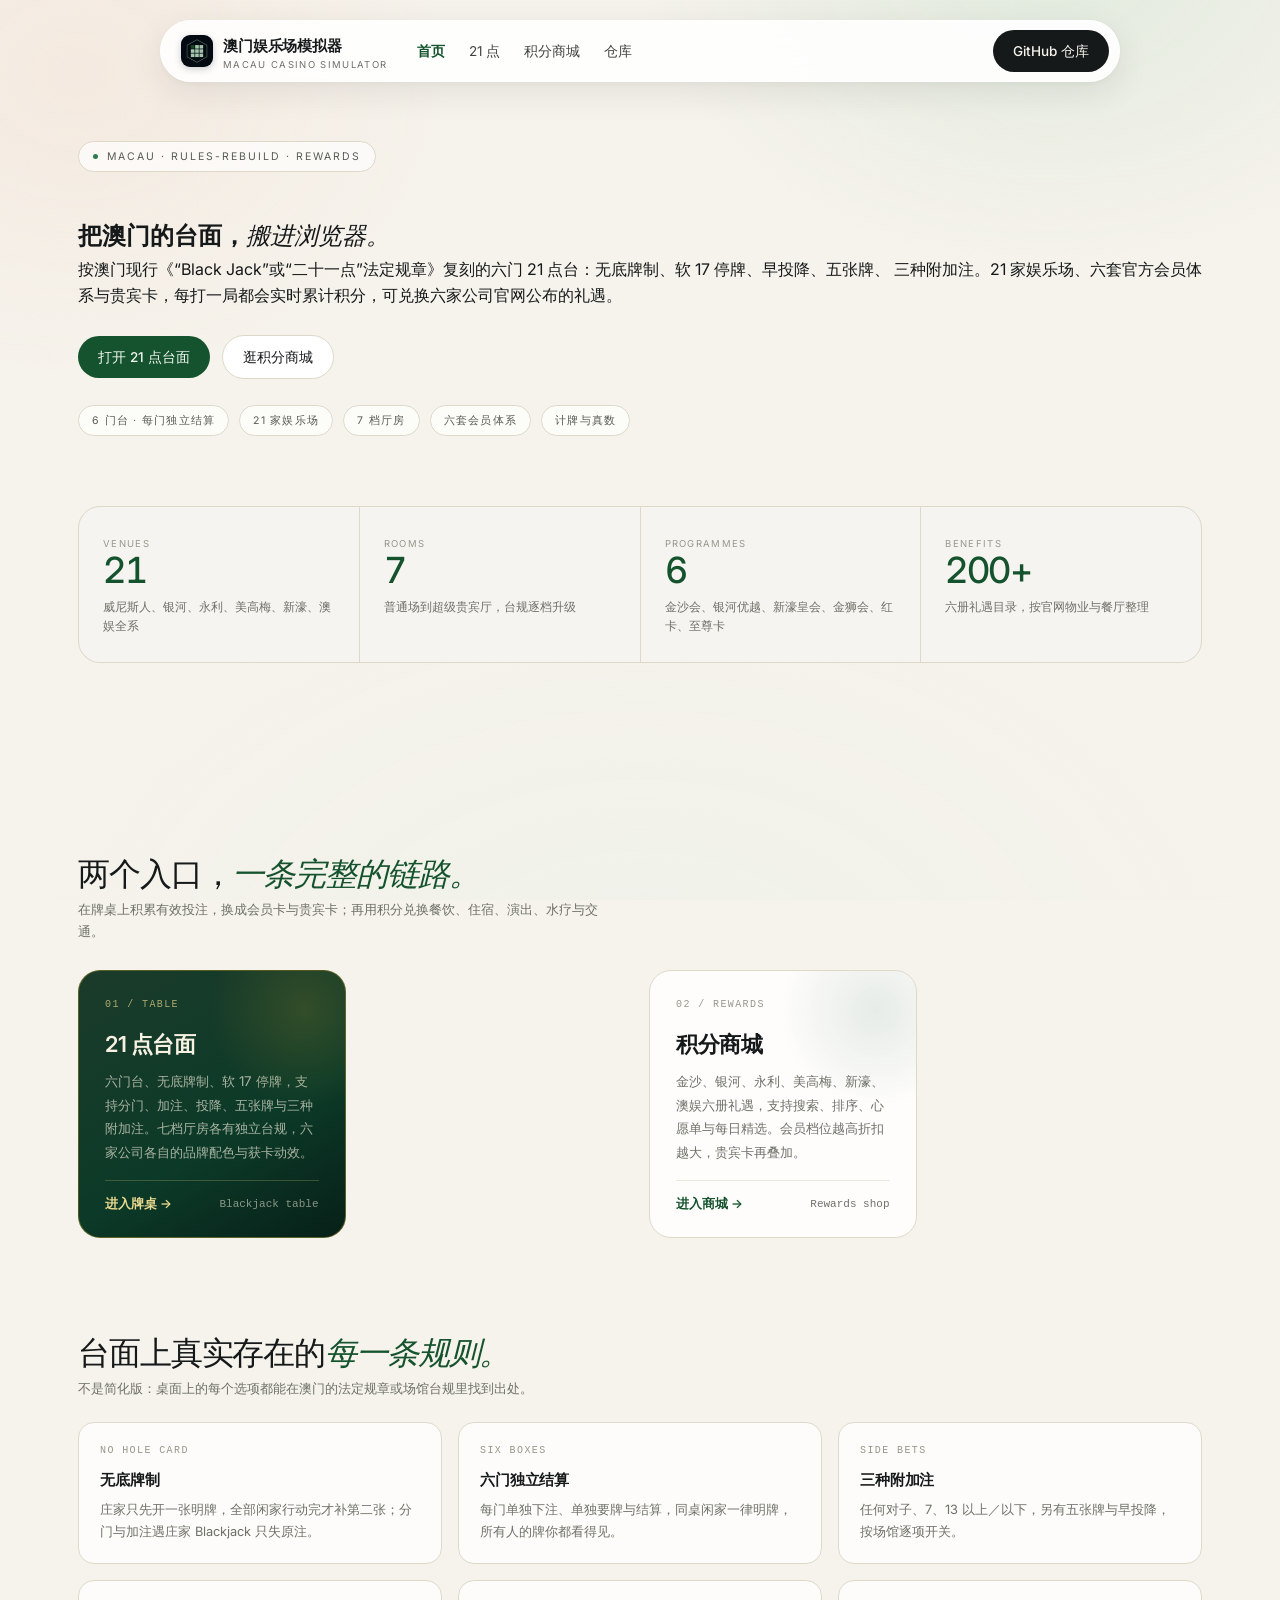
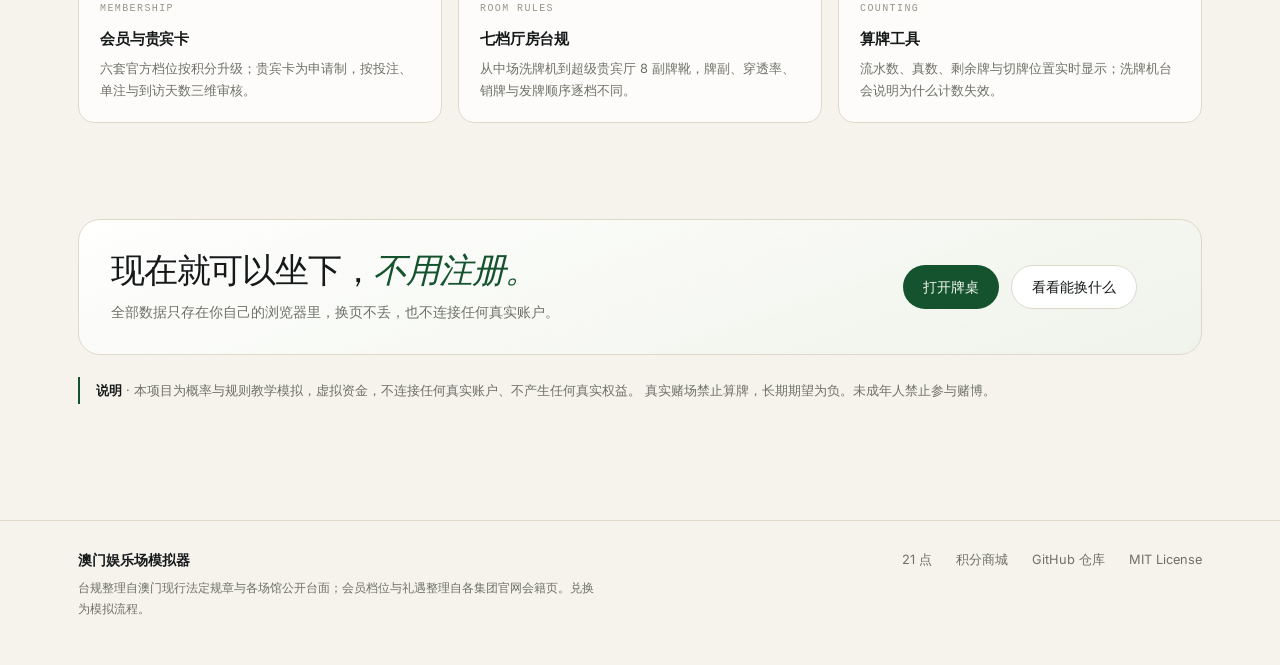
==== docs/index.html @ 9179e97f "feat: 澳门娱乐场模拟器独立站（21 点台面 + 积分商城） 从 jc-football-report 剥离 21 点与会员礼遇模块，独立成站：首页入口、牌桌、商城、六家公司会员卡与完整台规数据。" ====
<!DOCTYPE html>
<html lang="zh-CN">
<head>
<meta charset="utf-8">
<meta name="viewport" content="width=device-width, initial-scale=1">
<title>澳门娱乐场模拟器 · 21 点台面与会员礼遇</title>
<meta name="description" content="澳门娱乐场模拟器：按澳门法定规章复刻的六门 21 点台面，21 家娱乐场、六套会员体系与贵宾卡，积分可兑换六家公司官网公布的餐饮、住宿、演出与水疗礼遇。">
<link rel="preconnect" href="https://fonts.googleapis.com">
<link rel="preconnect" href="https://fonts.gstatic.com" crossorigin>
<link href="https://fonts.googleapis.com/css2?family=Inter:wght@300;400;500;600;700&family=Instrument+Serif:ital@0;1&family=Noto+Serif+SC:wght@400;600&display=swap" rel="stylesheet">
<link rel="icon" href="assets/favicon.ico" sizes="any">
<link rel="apple-touch-icon" href="assets/apple-touch-icon.png">
<link rel="stylesheet" href="assets/site.css">
<style>
  .hero-casino{padding-top:140px;padding-bottom:48px}
  .hero-odds{display:flex;gap:10px;flex-wrap:wrap;margin-top:26px}
  .hero-odds span{font-size:10.5px;letter-spacing:.12em;text-transform:uppercase;color:#575C55;
    border:1px solid var(--line);background:rgba(255,255,255,.7);border-radius:999px;padding:6px 13px}
  .entry{display:grid;grid-template-columns:repeat(2,1fr);gap:18px;margin-top:6px}
  @media(max-width:860px){.entry{grid-template-columns:1fr}}
  .entry a{display:block;text-decoration:none;color:inherit;position:relative;overflow:hidden;
    border-radius:var(--r-lg);border:1px solid var(--line);background:rgba(255,255,255,.82);
    padding:26px 26px 22px;transition:transform .2s,box-shadow .2s}
  .entry a:hover{transform:translateY(-4px);box-shadow:0 22px 46px rgba(28,34,28,.12)}
  .entry .no{font-family:ui-monospace,monospace;font-size:10px;letter-spacing:.14em;color:#959889}
  .entry h3{font-size:22px;font-weight:600;letter-spacing:-.02em;margin:12px 0 8px}
  .entry p{font-size:13.4px;color:var(--muted);line-height:1.75;margin:0}
  .entry .go{margin-top:16px;padding-top:13px;border-top:1px solid #EDE8DC;
    display:flex;justify-content:space-between;align-items:center;font-size:12.5px;color:var(--green);font-weight:600}
  .entry .go em{font-style:normal;font-family:ui-monospace,monospace;font-size:11px;color:var(--muted);font-weight:400}
  .entry .glow{position:absolute;right:-60px;top:-60px;width:200px;height:200px;border-radius:50%;
    background:radial-gradient(circle,rgba(20,83,45,.10),transparent 68%);pointer-events:none}
  .entry.dark a{background:linear-gradient(150deg,#1B3B2A,#0C3A28 60%,#072018);border-color:rgba(201,162,39,.4);color:#F4EDDB}
  .entry.dark h3{color:#F7F1E2}
  .entry.dark p{color:rgba(244,237,219,.68)}
  .entry.dark .no{color:rgba(235,217,143,.7)}
  .entry.dark .go{border-top-color:rgba(235,217,143,.22);color:#EBD98F}
  .entry.dark .go em{color:rgba(244,237,219,.55)}
  .entry.dark .glow{background:radial-gradient(circle,rgba(201,162,39,.18),transparent 68%)}
  .feat{display:grid;grid-template-columns:repeat(3,1fr);gap:16px}
  @media(max-width:960px){.feat{grid-template-columns:repeat(2,1fr)}}
  @media(max-width:620px){.feat{grid-template-columns:1fr}}
  .feat div{background:rgba(255,255,255,.72);border:1px solid var(--line);border-radius:var(--r-md);padding:20px 21px}
  .feat h4{font-size:14.5px;font-weight:600;margin:0 0 7px;letter-spacing:-.01em}
  .feat p{font-size:12.8px;color:var(--muted);line-height:1.72;margin:0}
  .feat .k{font-family:ui-monospace,monospace;font-size:10px;letter-spacing:.14em;color:#959889;display:block;margin-bottom:9px}
  .sec-head{display:flex;justify-content:space-between;align-items:flex-end;gap:24px;flex-wrap:wrap;margin-bottom:22px}
  .sec-head h2{font-size:clamp(23px,2.8vw,32px);font-weight:500;letter-spacing:-.035em;line-height:1.2}
  .sec-head h2 .serif{color:var(--green)}
  .sec-head p{font-size:13.2px;color:var(--muted);max-width:520px;margin-top:6px}
  .note{border-left:2px solid var(--green);padding:2px 0 2px 16px;font-size:12.8px;color:var(--muted);line-height:1.8}
  .note b{color:var(--ink);font-weight:600}
</style>
</head>
<body>
<script>document.documentElement.className += ' js';</script>

<div class="nav-wrap">
  <nav class="nav">
    <a class="brand" href="index.html">
      <img class="logo-mark" src="assets/logo.png" alt="澳门娱乐场模拟器" width="32" height="32">
      <span><b>澳门娱乐场模拟器</b><small>Macau Casino Simulator</small></span>
    </a>
    <div class="nav-links">
      <a href="index.html" class="on">首页</a>
      <a href="blackjack.html">21 点</a>
      <a href="blackjack-mall.html">积分商城</a>
      <a href="https://github.com/laoyangnb666/macau-casino-simulator" target="_blank" rel="noopener">仓库</a>
    </div>
    <a class="btn btn-dark" href="https://github.com/laoyangnb666/macau-casino-simulator" target="_blank" rel="noopener">GitHub 仓库</a>
  </nav>
</div>

<main id="top">

  <section class="hero-casino">
    <div class="wrap">
      <div class="kicker"><i></i>Macau · Rules-rebuild · Rewards</div>
      <h1 style="margin-top:18px">把澳门的台面，<span class="serif">搬进浏览器。</span></h1>
      <p class="lead">
        按澳门现行《“Black Jack”或“二十一点”法定规章》复刻的六门 21 点台：无底牌制、软 17 停牌、早投降、五张牌、
        三种附加注。21 家娱乐场、六套官方会员体系与贵宾卡，每打一局都会实时累计积分，可兑换六家公司官网公布的礼遇。
      </p>
      <div class="cta-row" style="display:flex;gap:12px;flex-wrap:wrap;margin-top:26px">
        <a class="btn btn-green" href="blackjack.html">打开 21 点台面</a>
        <a class="btn btn-ghost" href="blackjack-mall.html">逛积分商城</a>
      </div>
      <div class="hero-odds">
        <span>6 门台 · 每门独立结算</span>
        <span>21 家娱乐场</span>
        <span>7 档厅房</span>
        <span>六套会员体系</span>
        <span>计牌与真数</span>
      </div>
    </div>
  </section>

  <section style="padding-top:22px">
    <div class="wrap">
      <div class="stats">
        <div class="stat"><em>Venues</em><b>21</b><span>威尼斯人、银河、永利、美高梅、新濠、澳娱全系</span></div>
        <div class="stat"><em>Rooms</em><b>7</b><span>普通场到超级贵宾厅，台规逐档升级</span></div>
        <div class="stat"><em>Programmes</em><b>6</b><span>金沙会、银河优越、新濠皇会、金狮会、红卡、至尊卡</span></div>
        <div class="stat"><em>Benefits</em><b>200+</b><span>六册礼遇目录，按官网物业与餐厅整理</span></div>
      </div>
    </div>
  </section>

  <section>
    <div class="wrap">
      <div class="sec-head">
        <div>
          <h2>两个入口，<span class="serif">一条完整的链路。</span></h2>
          <p>在牌桌上积累有效投注，换成会员卡与贵宾卡；再用积分兑换餐饮、住宿、演出、水疗与交通。</p>
        </div>
      </div>
      <div class="entry">
        <div class="entry dark">
          <a href="blackjack.html">
            <span class="glow"></span>
            <div class="no">01 / TABLE</div>
            <h3>21 点台面</h3>
            <p>六门台、无底牌制、软 17 停牌，支持分门、加注、投降、五张牌与三种附加注。七档厅房各有独立台规，六家公司各自的品牌配色与获卡动效。</p>
            <div class="go"><span>进入牌桌 →</span><em>Blackjack table</em></div>
          </a>
        </div>
        <div class="entry">
          <a href="blackjack-mall.html">
            <span class="glow"></span>
            <div class="no">02 / REWARDS</div>
            <h3>积分商城</h3>
            <p>金沙、银河、永利、美高梅、新濠、澳娱六册礼遇，支持搜索、排序、心愿单与每日精选。会员档位越高折扣越大，贵宾卡再叠加。</p>
            <div class="go"><span>进入商城 →</span><em>Rewards shop</em></div>
          </a>
        </div>
      </div>
    </div>
  </section>

  <section style="padding-top:0">
    <div class="wrap">
      <div class="sec-head">
        <div>
          <h2>台面上真实存在的<span class="serif">每一条规则。</span></h2>
          <p>不是简化版：桌面上的每个选项都能在澳门的法定规章或场馆台规里找到出处。</p>
        </div>
      </div>
      <div class="feat">
        <div><span class="k">NO HOLE CARD</span><h4>无底牌制</h4><p>庄家只先开一张明牌，全部闲家行动完才补第二张；分门与加注遇庄家 Blackjack 只失原注。</p></div>
        <div><span class="k">SIX BOXES</span><h4>六门独立结算</h4><p>每门单独下注、单独要牌与结算，同桌闲家一律明牌，所有人的牌你都看得见。</p></div>
        <div><span class="k">SIDE BETS</span><h4>三种附加注</h4><p>任何对子、7、13 以上／以下，另有五张牌与早投降，按场馆逐项开关。</p></div>
        <div><span class="k">MEMBERSHIP</span><h4>会员与贵宾卡</h4><p>六套官方档位按积分升级；贵宾卡为申请制，按投注、单注与到访天数三维审核。</p></div>
        <div><span class="k">ROOM RULES</span><h4>七档厅房台规</h4><p>从中场洗牌机到超级贵宾厅 8 副牌靴，牌副、穿透率、销牌与发牌顺序逐档不同。</p></div>
        <div><span class="k">COUNTING</span><h4>算牌工具</h4><p>流水数、真数、剩余牌与切牌位置实时显示；洗牌机台会说明为什么计数失效。</p></div>
      </div>
    </div>
  </section>

  <section style="padding-top:0">
    <div class="wrap">
      <div class="band" style="padding:30px 32px">
        <div style="display:flex;gap:30px;flex-wrap:wrap;align-items:center;justify-content:space-between">
          <div>
            <h3>现在就可以坐下，<span class="serif">不用注册。</span></h3>
            <p>全部数据只存在你自己的浏览器里，换页不丢，也不连接任何真实账户。</p>
          </div>
          <div style="display:flex;gap:12px;flex-wrap:wrap">
            <a class="btn btn-green" href="blackjack.html">打开牌桌</a>
            <a class="btn btn-ghost" href="blackjack-mall.html">看看能换什么</a>
          </div>
        </div>
      </div>
      <p class="note" style="margin-top:22px">
        <b>说明</b> · 本项目为概率与规则教学模拟，虚拟资金，不连接任何真实账户、不产生任何真实权益。
        真实赌场禁止算牌，长期期望为负。未成年人禁止参与赌博。
      </p>
    </div>
  </section>

</main>

<footer style="border-top:1px solid #E2DACA;padding:28px 0 46px">
  <div class="wrap">
    <div class="foot-grid">
      <div style="max-width:520px">
        <div style="font-size:13.5px;font-weight:600;margin-bottom:7px">澳门娱乐场模拟器</div>
        <p style="font-size:11.5px;color:var(--muted);line-height:1.8">
          台规整理自澳门现行法定规章与各场馆公开台面；会员档位与礼遇整理自各集团官网会籍页。兑换为模拟流程。
        </p>
      </div>
      <div class="foot-links">
        <a href="blackjack.html">21 点</a>
        <a href="blackjack-mall.html">积分商城</a>
        <a href="https://github.com/laoyangnb666/macau-casino-simulator" target="_blank" rel="noopener">GitHub 仓库</a>
        <a href="https://github.com/laoyangnb666/macau-casino-simulator/blob/main/LICENSE" target="_blank" rel="noopener">MIT License</a>
      </div>
    </div>
  </div>
</footer>

</body>
</html>
---- docs/assets/site.css ----
:root{
  --canvas:#F6F3EC; --ink:#16191A; --muted:#6E7168; --line:#DED8C9;
  --green:#14532D; --green-mid:#2F7A4F; --sage:#DCE8DA; --sage-2:#EDF3EA;
  --peach:#F3E7DC; --card:#FFFFFF; --amber:#92600A; --red:#9F1D1D;
  --r-pill:999px; --r-lg:22px; --r-md:16px; --max:1180px; --pad:28px;
}
*{box-sizing:border-box;margin:0;padding:0}
html{scroll-behavior:smooth}
body{
  background:var(--canvas); color:var(--ink);
  font-family:'Inter',-apple-system,'PingFang SC','Microsoft YaHei',sans-serif;
  font-size:16px; line-height:1.65; -webkit-font-smoothing:antialiased; overflow-x:hidden;
}
body::before{
  content:""; position:fixed; inset:0; z-index:-1; pointer-events:none;
  background:
    radial-gradient(680px 520px at 82% -6%, rgba(220,232,218,.85), transparent 62%),
    radial-gradient(560px 460px at 6% 8%, rgba(243,231,220,.8), transparent 66%),
    radial-gradient(900px 600px at 50% 110%, rgba(234,241,231,.6), transparent 70%);
}
.serif{font-family:'Instrument Serif',Georgia,'Songti SC',serif;font-style:italic;font-weight:400}
.mono{font-family:ui-monospace,'SFMono-Regular',Menlo,Consolas,monospace;font-variant-numeric:tabular-nums}

/* nav */
.nav-wrap{position:fixed;top:20px;left:0;right:0;z-index:60;display:flex;justify-content:center;padding:0 18px}
.nav{
  display:flex;align-items:center;gap:30px;background:rgba(255,255,255,.88);
  backdrop-filter:blur(14px);-webkit-backdrop-filter:blur(14px);
  border:1px solid rgba(255,255,255,.9);
  box-shadow:0 10px 34px rgba(30,36,30,.09),0 2px 6px rgba(30,36,30,.04);
  border-radius:var(--r-pill);padding:9px 10px 9px 20px;max-width:960px;width:100%;
}
.brand{display:flex;align-items:center;gap:10px;text-decoration:none;color:var(--ink)}
.mark{width:30px;height:30px;border-radius:9px;background:var(--ink);color:#F6F3EC;display:grid;place-items:center;
  font-size:11px;font-weight:600;letter-spacing:.02em;flex:none;position:relative}
.logo-mark{width:32px;height:32px;border-radius:9px;flex:none;display:block;object-fit:cover;
  box-shadow:0 2px 7px rgba(20,30,25,.22);background:#030a12}
.mark::after{content:"";position:absolute;right:-3px;bottom:-3px;width:9px;height:9px;border-radius:50%;
  background:var(--green-mid);border:2px solid rgba(255,255,255,.92)}
.brand b{font-weight:600;font-size:14.5px;letter-spacing:-.01em;text-transform:none}
.brand small{display:block;font-size:9.5px;color:var(--muted);letter-spacing:.14em;text-transform:uppercase;line-height:1.2}
.nav-links{display:flex;gap:24px;flex:1}
.nav-links a{color:#41453F;text-decoration:none;font-size:13.5px;transition:color .2s}
.nav-links a:hover,.nav-links a.on{color:var(--green)}
.nav-links a.on{font-weight:600}
.btn{display:inline-flex;align-items:center;gap:8px;text-decoration:none;border-radius:var(--r-pill);
  font-size:13.5px;font-weight:500;padding:10px 20px;transition:transform .18s,box-shadow .18s,background .2s;
  border:0;cursor:pointer;font-family:inherit}
.btn-dark{background:var(--ink);color:#F7F4EE;white-space:nowrap}
.btn-dark:hover{transform:translateY(-1px);box-shadow:0 10px 22px rgba(22,25,26,.22)}
.btn-ghost{background:#fff;color:var(--ink);border:1px solid var(--line)}
.btn-ghost:hover{background:var(--sage-2);border-color:#C9D6C4;transform:translateY(-1px)}
.btn-green{background:var(--green);color:#F3F7F1}
.btn-green:hover{background:#0F3F22;transform:translateY(-1px);box-shadow:0 10px 24px rgba(20,83,45,.24)}
.btn-sm{padding:7px 14px;font-size:12.5px}

/* layout */
.wrap{max-width:var(--max);margin:0 auto;padding:0 var(--pad)}
section{padding:96px 0}
.kicker{display:inline-flex;align-items:center;gap:9px;font-size:10.5px;letter-spacing:.19em;text-transform:uppercase;
  color:#575C55;border:1px solid var(--line);background:rgba(255,255,255,.66);border-radius:var(--r-pill);
  padding:6px 14px;margin-bottom:26px}
.kicker i{width:5px;height:5px;border-radius:50%;background:var(--green-mid);display:block}
h2.sec-title{font-size:clamp(28px,3.6vw,42px);line-height:1.12;letter-spacing:-.035em;font-weight:500;margin-bottom:14px}
.sec-sub{color:var(--muted);font-size:14.5px;max-width:620px}

/* hero */
.hero{padding-top:132px;padding-bottom:64px;position:relative}
.hero-grid{display:grid;grid-template-columns:1.06fr .94fr;gap:56px;align-items:center}
.hero h1{font-size:clamp(34px,4.4vw,60px);line-height:1.06;letter-spacing:-.04em;font-weight:500;margin:0 0 6px}
.hero h1 .serif{font-size:clamp(36px,4.85vw,66px);color:var(--green);letter-spacing:-.025em;display:block;margin-top:4px;line-height:1.1}
.hero p.lead{color:#41453F;font-size:15.5px;line-height:1.78;max-width:470px;margin:24px 0 30px}
.cta-row{display:flex;gap:12px;flex-wrap:wrap;align-items:center}
.cta-note{font-size:12px;color:var(--muted);margin-top:16px}
.stage{position:relative;aspect-ratio:1/1;display:grid;place-items:center}
.hexa{position:absolute;inset:-3% -3% 6% 4%;filter:drop-shadow(0 30px 60px rgba(20,83,45,.13))}
.matrix-card{position:relative;width:min(100%,344px);background:rgba(255,255,255,.94);backdrop-filter:blur(8px);
  border:1px solid rgba(255,255,255,.95);border-radius:var(--r-lg);
  box-shadow:0 24px 60px rgba(28,34,28,.13),0 4px 12px rgba(28,34,28,.05);
  padding:14px 14px 12px;animation:float 7s ease-in-out infinite}
@keyframes float{0%,100%{transform:translateY(0)}50%{transform:translateY(-9px)}}
.mc-head{display:flex;justify-content:space-between;align-items:baseline;border-bottom:1px solid #EBE6D9;
  padding-bottom:8px;margin-bottom:10px;gap:8px}
.mc-head b{font-size:12.5px;font-weight:600;letter-spacing:-.01em;white-space:nowrap;overflow:hidden;text-overflow:ellipsis}
.mc-head span{font-size:9.5px;color:var(--muted);white-space:nowrap}
.mc-grid{display:grid;grid-template-columns:auto repeat(6,1fr);gap:2px}
.mc-grid .hc{font-family:ui-monospace,monospace;font-size:8px;color:var(--muted);display:grid;place-items:center}
.mc-cell{aspect-ratio:1;border-radius:4px;display:grid;place-items:center;font-family:ui-monospace,monospace;
  font-size:7.2px;color:#31513C;transition:background .45s ease}
.mc-legend{display:flex;gap:13px;margin-top:10px;padding-top:9px;border-top:1px solid #EBE6D9;font-size:9.5px;color:var(--muted)}
.mc-legend b{color:var(--ink);font-family:ui-monospace,monospace;font-size:10px}
.mc-legend div{display:flex;flex-direction:column;gap:1px}
.mc-legend em{font-style:normal;font-size:8.5px;letter-spacing:.06em;text-transform:uppercase;color:#8A8D83}
.mc-switch{display:flex;align-items:center;gap:5px;margin-top:9px;padding-top:8px;border-top:1px solid #EBE6D9}
.mc-switch .nm{flex:1;font-size:8.5px;color:var(--muted);text-align:center;letter-spacing:.06em}
.mc-arrow{width:20px;height:20px;border-radius:50%;border:1px solid var(--line);background:#fff;color:#41453F;
  display:grid;place-items:center;cursor:pointer;font-size:9px;line-height:1;padding:0;transition:.18s}
.mc-arrow:hover{background:var(--sage-2);border-color:#C9D6C4}
.tag-float{position:absolute;background:#fff;border:1px solid rgba(255,255,255,.9);border-radius:12px;
  box-shadow:0 12px 28px rgba(28,34,28,.12);padding:6px 10px;font-size:10.5px;display:flex;gap:7px;align-items:center}
.tag-float b{font-family:ui-monospace,monospace;font-size:11px}
.tag-a{top:-2%;right:-5%;animation:float 8s ease-in-out infinite .8s}
.tag-b{bottom:4%;left:-6%;animation:float 9s ease-in-out infinite .3s}
.dot{width:6px;height:6px;border-radius:50%;background:var(--green-mid);display:block}
.dot.amber{background:var(--amber)}.dot.gray{background:#8A8D83}

/* stats */
.stats{display:grid;grid-template-columns:repeat(4,1fr);gap:1px;background:var(--line);
  border:1px solid var(--line);border-radius:var(--r-lg);overflow:hidden}
.stat{background:rgba(255,255,255,.72);padding:26px 24px}
.stat b{display:block;font-size:clamp(26px,3.1vw,36px);font-weight:500;letter-spacing:-.04em;line-height:1.05;
  color:var(--green);font-variant-numeric:tabular-nums}
.stat span{display:block;font-size:11.5px;color:var(--muted);margin-top:8px}
.stat em{font-style:normal;display:block;font-size:9.5px;letter-spacing:.14em;text-transform:uppercase;color:#959889;margin-top:3px}

/* cards */
.cards{display:grid;grid-template-columns:repeat(3,1fr);gap:18px;margin-top:38px}
.card{background:rgba(255,255,255,.8);border:1px solid var(--line);border-radius:var(--r-lg);
  padding:26px 24px 24px;transition:transform .25s,box-shadow .25s,background .25s}
.card:hover{transform:translateY(-3px);box-shadow:0 18px 40px rgba(28,34,28,.09);background:#fff}
.card .num{font-family:ui-monospace,monospace;font-size:10px;letter-spacing:.12em;color:#959889;margin-bottom:16px}
.card h3{font-size:17px;font-weight:600;letter-spacing:-.02em;margin-bottom:9px}
.card p{font-size:13.5px;color:var(--muted);line-height:1.72}
.card .foot{margin-top:16px;padding-top:13px;border-top:1px solid #EDE8DC;font-family:ui-monospace,monospace;font-size:11px;color:var(--green)}

/* method */
.method{display:grid;grid-template-columns:.9fr 1.1fr;gap:52px;align-items:start}
.steps{border-top:1px solid var(--line)}
.step{display:grid;grid-template-columns:46px 1fr auto;gap:16px;padding:19px 4px;border-bottom:1px solid var(--line);align-items:baseline}
.step .n{font-family:ui-monospace,monospace;font-size:11px;color:#959889}
.step h4{font-size:15px;font-weight:600;margin-bottom:3px}
.step p{font-size:12.8px;color:var(--muted);line-height:1.6}
.step .m{font-family:ui-monospace,monospace;font-size:10.5px;color:var(--green);white-space:nowrap}

/* table */
.tbl{width:100%;border-collapse:collapse;margin-top:30px;font-size:13px}
.tbl th{text-align:left;font-size:10.5px;letter-spacing:.14em;text-transform:uppercase;color:#959889;
  font-weight:500;padding:0 14px 11px;border-bottom:1px solid var(--ink)}
.tbl td{padding:13px 14px;border-bottom:1px solid #EAE5D8;color:#41453F}
.tbl td.num{font-family:ui-monospace,monospace;font-variant-numeric:tabular-nums;color:var(--ink)}
.tbl tr.hl td{background:rgba(237,243,234,.7)}
.tbl tr.clickable{cursor:pointer;transition:background .18s}
.tbl tr.clickable:hover td{background:rgba(237,243,234,.75)}
.pill{display:inline-block;font-size:10.5px;padding:2px 9px;border-radius:var(--r-pill);
  background:var(--sage);color:var(--green);font-family:ui-monospace,monospace;white-space:nowrap}
.pill.warn{background:#F6EBDC;color:var(--amber)}
.pill.gray{background:#EFEAE0;color:#6B6355}
.pill.dark{background:var(--ink);color:#F6F3EC}

/* chips */
.chips{display:flex;flex-wrap:wrap;gap:9px;margin-top:30px}
.chip{border:1px solid var(--line);background:rgba(255,255,255,.7);border-radius:var(--r-pill);
  padding:8px 15px;font-size:12.5px;color:#41453F;display:inline-flex;gap:8px;align-items:center}
.chip b{font-weight:600;font-size:11px;color:var(--green);font-family:ui-monospace,monospace}
.chip.a{border-color:#C9D6C4;background:var(--sage-2)}

/* reports */
.reports{display:grid;grid-template-columns:repeat(2,1fr);gap:18px;margin-top:36px}
.rep{display:flex;gap:18px;background:rgba(255,255,255,.84);border:1px solid var(--line);border-radius:var(--r-lg);
  padding:20px;text-decoration:none;color:inherit;transition:transform .22s,box-shadow .22s}
.rep:hover{transform:translateY(-3px);box-shadow:0 18px 40px rgba(28,34,28,.1)}
.thumb{width:64px;height:84px;flex:none;border-radius:8px;background:#101820;display:flex;flex-direction:column;
  justify-content:space-between;padding:8px 7px}
.thumb i{display:block;height:2px;background:rgba(232,227,216,.34);border-radius:1px}
.thumb i:nth-child(1){width:60%}.thumb i:nth-child(2){width:88%}.thumb i:nth-child(3){width:74%}
.thumb i:nth-child(4){width:92%}.thumb i:nth-child(5){width:50%}.thumb i:nth-child(6){width:80%}
.rep .meta h4{font-size:14.5px;font-weight:600;margin-bottom:5px}
.rep .meta p{font-size:12.3px;color:var(--muted);line-height:1.6}
.rep .meta .tag{margin-top:9px;font-family:ui-monospace,monospace;font-size:10.5px;color:var(--green);letter-spacing:.06em}

/* band */
.band{border-radius:var(--r-lg);border:1px solid var(--line);
  background:linear-gradient(160deg,rgba(255,255,255,.94),rgba(237,243,234,.72));
  padding:52px 48px;display:grid;grid-template-columns:1.3fr auto;gap:32px;align-items:center}
.band h3{font-size:clamp(24px,3vw,34px);letter-spacing:-.035em;font-weight:500;line-height:1.18}
.band h3 .serif{color:var(--green)}
.band p{color:var(--muted);font-size:13.8px;margin-top:10px;max-width:520px}

/* footer */
footer{border-top:1px solid var(--line);padding:44px 0 52px;margin-top:20px}
.foot-grid{display:flex;justify-content:space-between;gap:28px;flex-wrap:wrap;align-items:flex-start}
.foot-links{display:flex;gap:24px;font-size:12.8px;flex-wrap:wrap}
.foot-links a{color:var(--muted);text-decoration:none}
.foot-links a:hover{color:var(--green)}
.disclaimer{margin-top:30px;padding-top:22px;border-top:1px solid #EAE5D8;font-size:11.6px;color:#8A8D83;
  line-height:1.8;max-width:900px}

/* reveal */
.js .rv{opacity:0;transform:translateY(16px);transition:opacity .7s cubic-bezier(.22,.61,.36,1),transform .7s cubic-bezier(.22,.61,.36,1)}
.js .rv.in{opacity:1;transform:none}

/* ---------- docs page ---------- */
.doc-hero{padding:132px 0 40px}
.doc-layout{display:grid;grid-template-columns:216px 1fr;gap:52px;align-items:start;padding-bottom:96px}
.toc{position:sticky;top:104px;border-left:1px solid var(--line);padding-left:18px}
.toc h5{font-size:10px;letter-spacing:.16em;text-transform:uppercase;color:#959889;margin-bottom:12px;font-weight:500}
.toc a{display:block;font-size:12.6px;color:var(--muted);text-decoration:none;padding:5px 0;line-height:1.45}
.toc a:hover{color:var(--green)}
.toc a.sub{padding-left:10px;font-size:12px;color:#8A8D83}
.doc h2{font-size:26px;letter-spacing:-.03em;font-weight:600;margin:46px 0 14px;padding-top:16px;border-top:1px solid var(--line)}
.doc h2:first-child{margin-top:0;border-top:0;padding-top:0}
.doc h3{font-size:16.5px;font-weight:600;margin:26px 0 8px;letter-spacing:-.01em}
.doc h4{font-size:14px;font-weight:600;margin:18px 0 6px;color:var(--green)}
.doc p{font-size:14px;color:#41453F;margin-bottom:11px;line-height:1.78}
.doc ul,.doc ol{margin:0 0 12px 20px}
.doc li{font-size:14px;color:#41453F;margin-bottom:6px;line-height:1.72}
.doc code{font-family:ui-monospace,monospace;font-size:12.4px;background:#EFEAE0;border:1px solid #E4DDCE;
  border-radius:4px;padding:1px 5px;color:#14532D}
.doc pre{background:#101820;color:#DCE3DC;border-radius:var(--r-md);padding:16px 18px;overflow-x:auto;
  font-family:ui-monospace,monospace;font-size:12.2px;line-height:1.7;margin:0 0 14px}
.doc pre code{background:none;border:0;padding:0;color:inherit;font-size:inherit}
.doc table{width:100%;border-collapse:collapse;font-size:12.6px;margin:8px 0 16px}
.doc table th{text-align:left;font-size:10px;letter-spacing:.12em;text-transform:uppercase;color:#959889;
  font-weight:500;padding:0 10px 9px;border-bottom:1px solid var(--ink)}
.doc table td{padding:9px 10px;border-bottom:1px solid #EAE5D8;vertical-align:top;color:#41453F}
.doc table td code{font-size:11.6px}
.doc blockquote{border-left:3px solid var(--green-mid);background:rgba(237,243,234,.6);padding:10px 14px;
  margin:0 0 14px;font-size:13.4px;color:#31513C}
.doc .callout{border:1px solid var(--line);background:rgba(255,255,255,.7);border-radius:var(--r-md);
  padding:14px 16px;margin:0 0 16px;font-size:13.4px}
.doc .callout b{color:var(--green)}
.anchor{scroll-margin-top:104px}

/* ---------- simulator ---------- */
.sim{padding:132px 0 60px}
.sim-grid{display:grid;grid-template-columns:1.15fr .85fr;gap:26px;align-items:start}
.panel{background:rgba(255,255,255,.86);border:1px solid var(--line);border-radius:var(--r-lg);padding:22px}
.panel h3{font-size:15px;font-weight:600;margin-bottom:14px;letter-spacing:-.01em;display:flex;justify-content:space-between;align-items:baseline}
.panel h3 span{font-family:ui-monospace,monospace;font-size:10.5px;color:var(--muted);font-weight:400}
.match-list{display:grid;gap:7px;max-height:330px;overflow-y:auto;padding-right:4px}
.mrow{display:grid;grid-template-columns:1fr auto;gap:10px;align-items:center;border:1px solid var(--line);
  border-radius:12px;padding:9px 12px;cursor:pointer;background:#fff;transition:.18s}
.mrow:hover{border-color:#C9D6C4;background:var(--sage-2)}
.mrow.on{border-color:var(--green);background:var(--sage-2);box-shadow:0 0 0 2px rgba(47,122,79,.14)}
.mrow .t{font-size:13px;font-weight:500}
.mrow .t small{display:block;font-size:10.5px;color:var(--muted);font-weight:400;margin-top:2px;font-family:ui-monospace,monospace}
.mrow .lam{font-family:ui-monospace,monospace;font-size:10.5px;color:var(--muted);text-align:right}
.mrow .lam b{display:block;color:var(--green);font-size:11.5px}
.market{border-top:1px solid var(--line);margin-top:16px;padding-top:14px}
.market h4{font-size:11px;letter-spacing:.14em;text-transform:uppercase;color:#959889;font-weight:500;margin:14px 0 7px}
.opts{display:grid;grid-template-columns:repeat(3,1fr);gap:6px}
.opt{border:1px solid var(--line);border-radius:10px;background:#fff;padding:8px 6px;text-align:center;cursor:pointer;
  transition:.16s;font-family:inherit}
.opt:hover{border-color:#C9D6C4;background:var(--sage-2)}
.opt.on{border-color:var(--green);background:var(--sage-2);box-shadow:0 0 0 2px rgba(47,122,79,.14)}
.opt .l{font-size:10px;color:var(--muted);display:block}
.opt .o{font-family:ui-monospace,monospace;font-size:13.5px;font-weight:600;display:block;margin:1px 0}
.opt .p{font-family:ui-monospace,monospace;font-size:9.5px;color:var(--green);display:block}
.opts.big{grid-template-columns:repeat(4,1fr)}
.stake-row{display:flex;gap:8px;align-items:center;margin-top:14px;flex-wrap:wrap}
.stake-row input{width:120px;border:1px solid var(--line);border-radius:10px;padding:8px 11px;font-family:ui-monospace,monospace;
  font-size:13px;background:#fff;color:var(--ink)}
.stake-row .quick{display:flex;gap:5px}
.stake-row .quick button{border:1px solid var(--line);background:#fff;border-radius:8px;padding:6px 10px;
  font-size:11.5px;cursor:pointer;font-family:ui-monospace,monospace;color:#41453F}
.stake-row .quick button:hover{background:var(--sage-2);border-color:#C9D6C4}
.bet-list{display:grid;gap:8px}
.bet{border:1px solid var(--line);border-radius:12px;padding:10px 12px;background:#fff;font-size:12.4px;
  display:grid;grid-template-columns:1fr auto;gap:8px;align-items:center}
.bet.on{border-color:var(--ink)}
.bet .x{border:0;background:none;color:#B0AFA4;cursor:pointer;font-size:14px;line-height:1;padding:2px 4px}
.bet .x:hover{color:var(--red)}
.bet small{display:block;color:var(--muted);font-size:10.5px;font-family:ui-monospace,monospace;margin-top:2px}
.settle{border-top:1px solid var(--line);margin-top:14px;padding-top:14px}
.sline{display:flex;justify-content:space-between;font-size:12.6px;padding:4px 0;color:#41453F}
.sline b{font-family:ui-monospace,monospace}
.sline.total{border-top:1px solid #EAE5D8;margin-top:6px;padding-top:9px;font-size:13.6px}
.sline.total b{font-size:15px}
.sline .g{color:var(--green)}.sline .r{color:var(--red)}.sline .a{color:var(--amber)}
.bank{border:1px solid var(--line);border-radius:var(--r-lg);background:#101820;color:#E8E3D8;padding:18px 20px;margin-bottom:16px}
.bank .lb{font-size:9.5px;letter-spacing:.16em;text-transform:uppercase;color:#7E8C86}
.bank .v{font-family:ui-monospace,monospace;font-size:26px;margin:4px 0 8px;letter-spacing:-.02em}
.bank .bar{height:5px;background:#26323A;border-radius:3px;overflow:hidden;display:flex;margin-top:8px}
.bank .bar i{display:block;height:100%}
.bank .bar .s1{background:#2F7A4F}.bank .bar .s2{background:#92600A}
.bank .lg{display:flex;gap:14px;font-size:10px;color:#9FB3A8;margin-top:7px}
.bank .lg span{display:flex;gap:5px;align-items:center}
.bank .lg i{width:7px;height:7px;border-radius:2px;display:block}
.warnbox{border:1px solid #E4D3BA;background:#F8F1E6;border-radius:12px;padding:11px 13px;font-size:12px;
  color:#7A5410;margin-top:12px;line-height:1.65}
.empty{text-align:center;color:var(--muted);font-size:12.5px;padding:22px 0;border:1px dashed var(--line);border-radius:12px}
.mode{display:inline-flex;border:1px solid var(--line);border-radius:var(--r-pill);padding:3px;background:#fff;gap:2px}
.mode button{border:0;background:none;border-radius:var(--r-pill);padding:6px 14px;font-size:12px;cursor:pointer;
  color:#6E7168;font-family:inherit}
.mode button.on{background:var(--ink);color:#F6F3EC}

@media(max-width:960px){
  .hero-grid,.method,.sim-grid,.doc-layout{grid-template-columns:1fr;gap:34px}
  .stage{max-width:420px;margin:0 auto}
  .cards,.reports{grid-template-columns:1fr}
  .stats{grid-template-columns:repeat(2,1fr)}
  .band{grid-template-columns:1fr;padding:36px 28px}
  .nav-links{display:none}
  .nav{gap:16px;justify-content:space-between}
  section{padding:70px 0}
  .tbl{font-size:11.5px}
  .tbl th,.tbl td{padding-left:8px;padding-right:8px}
  .toc{display:none}
  .market .opts{grid-template-columns:repeat(3,1fr)}
}
@media(max-width:560px){
  :root{--pad:18px}
  .hero{padding-top:112px}
  .stats{grid-template-columns:1fr}
  .brand small{display:none}
  .opts.big{grid-template-columns:repeat(2,1fr)}
}
@media(prefers-reduced-motion:reduce){
  .matrix-card,.tag-float{animation:none}
  .js .rv{opacity:1;transform:none;transition:none}
}
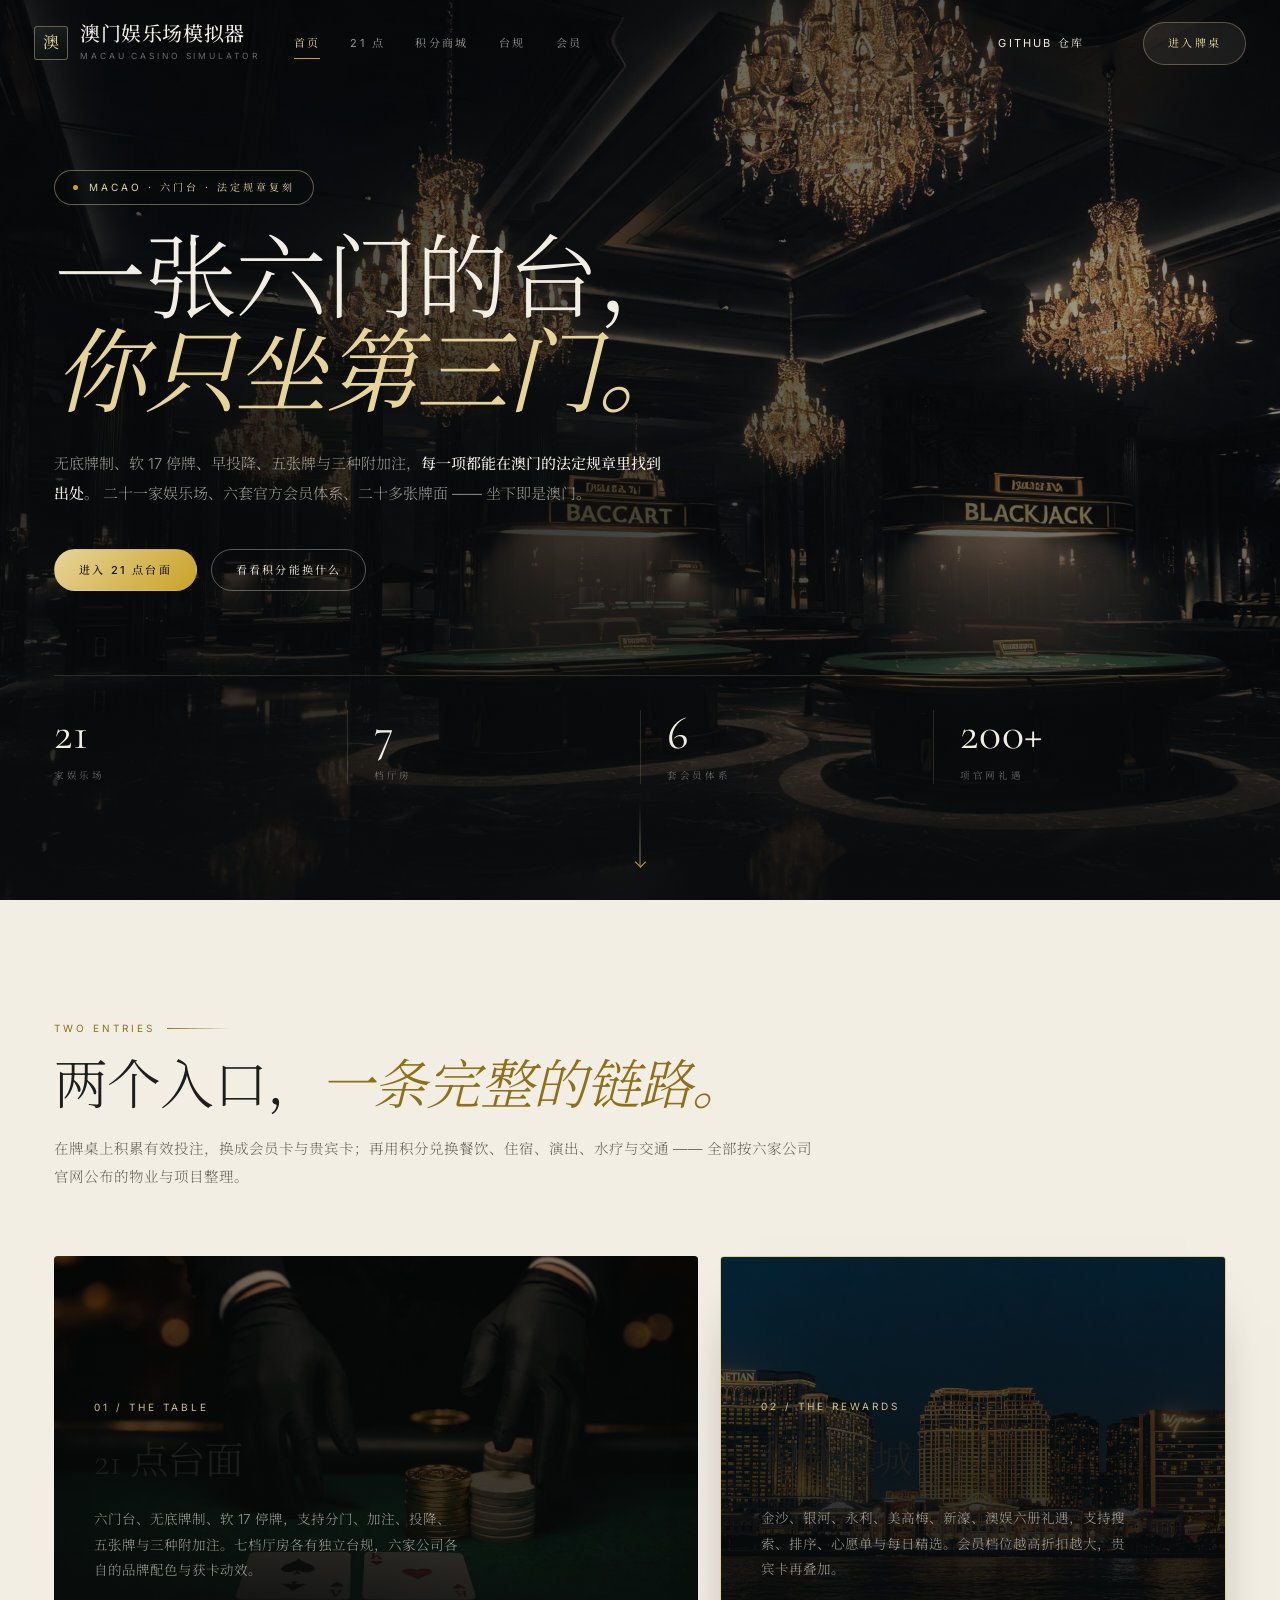
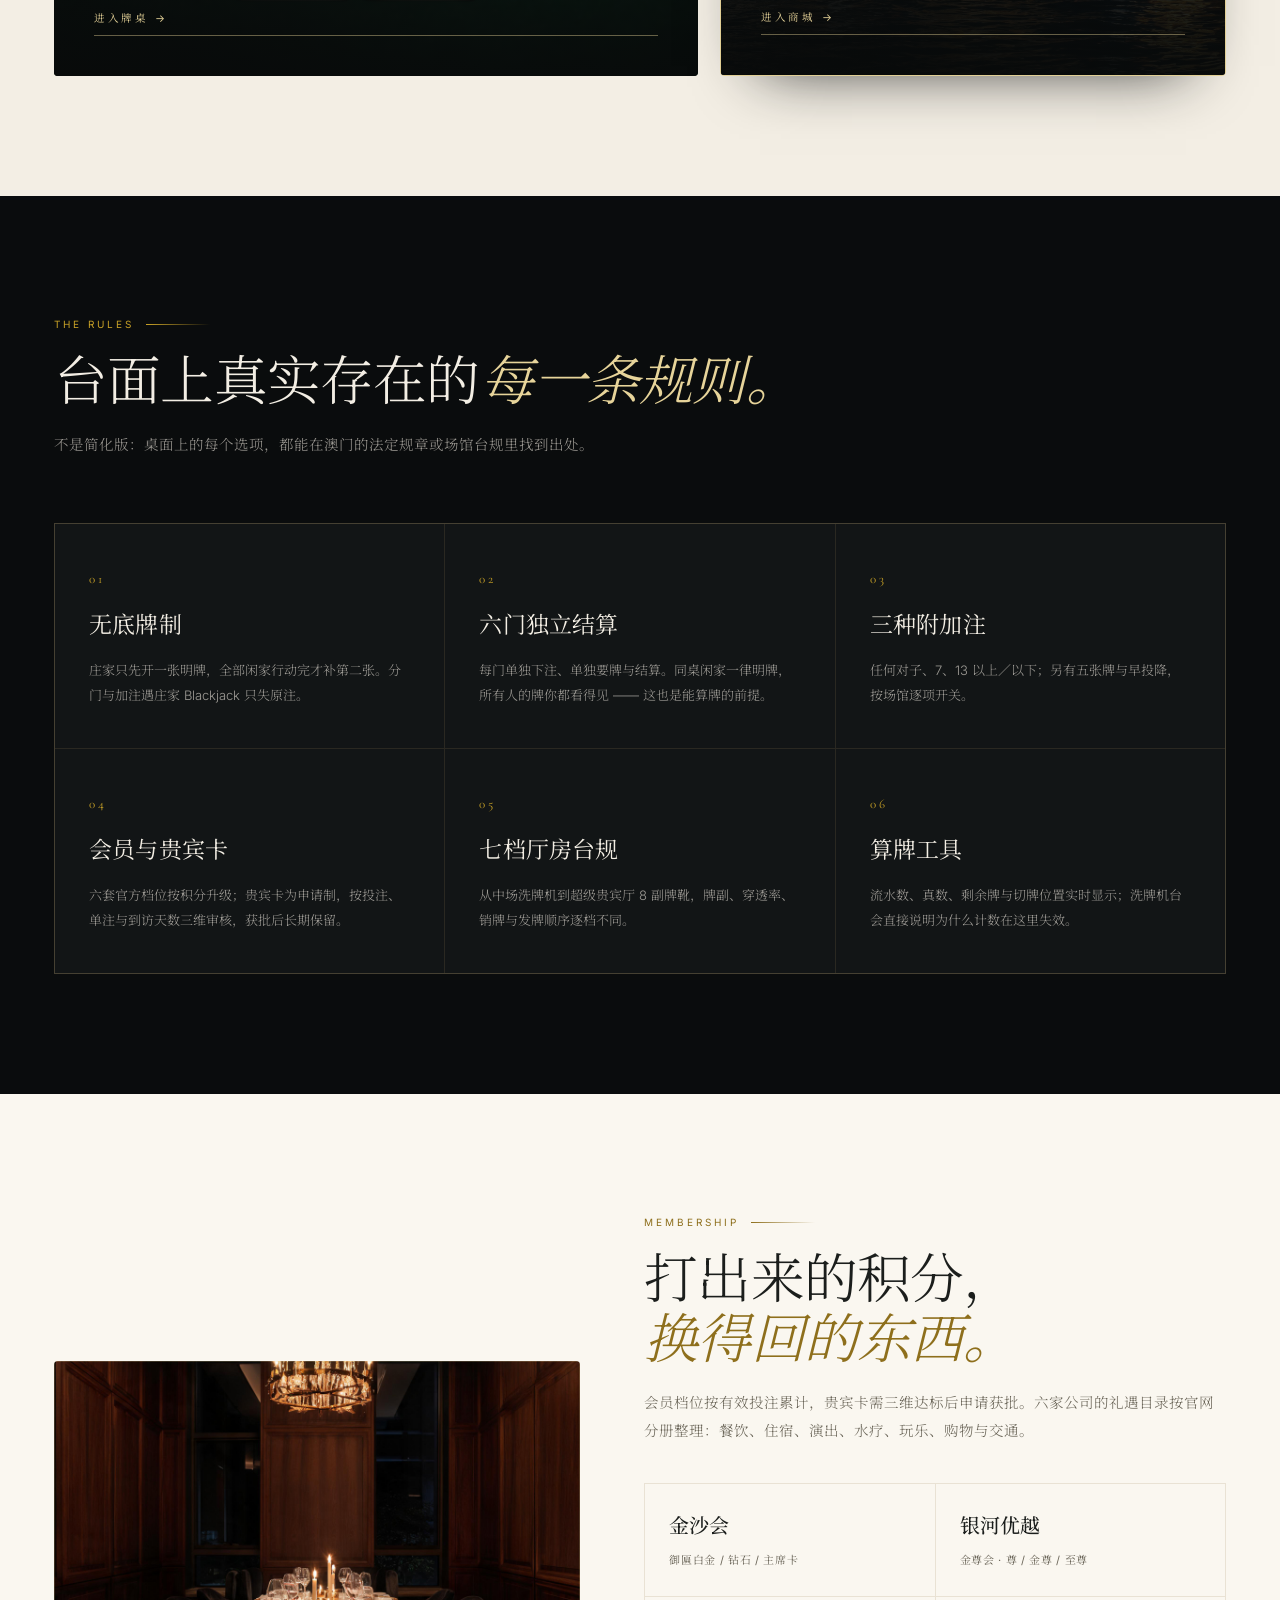
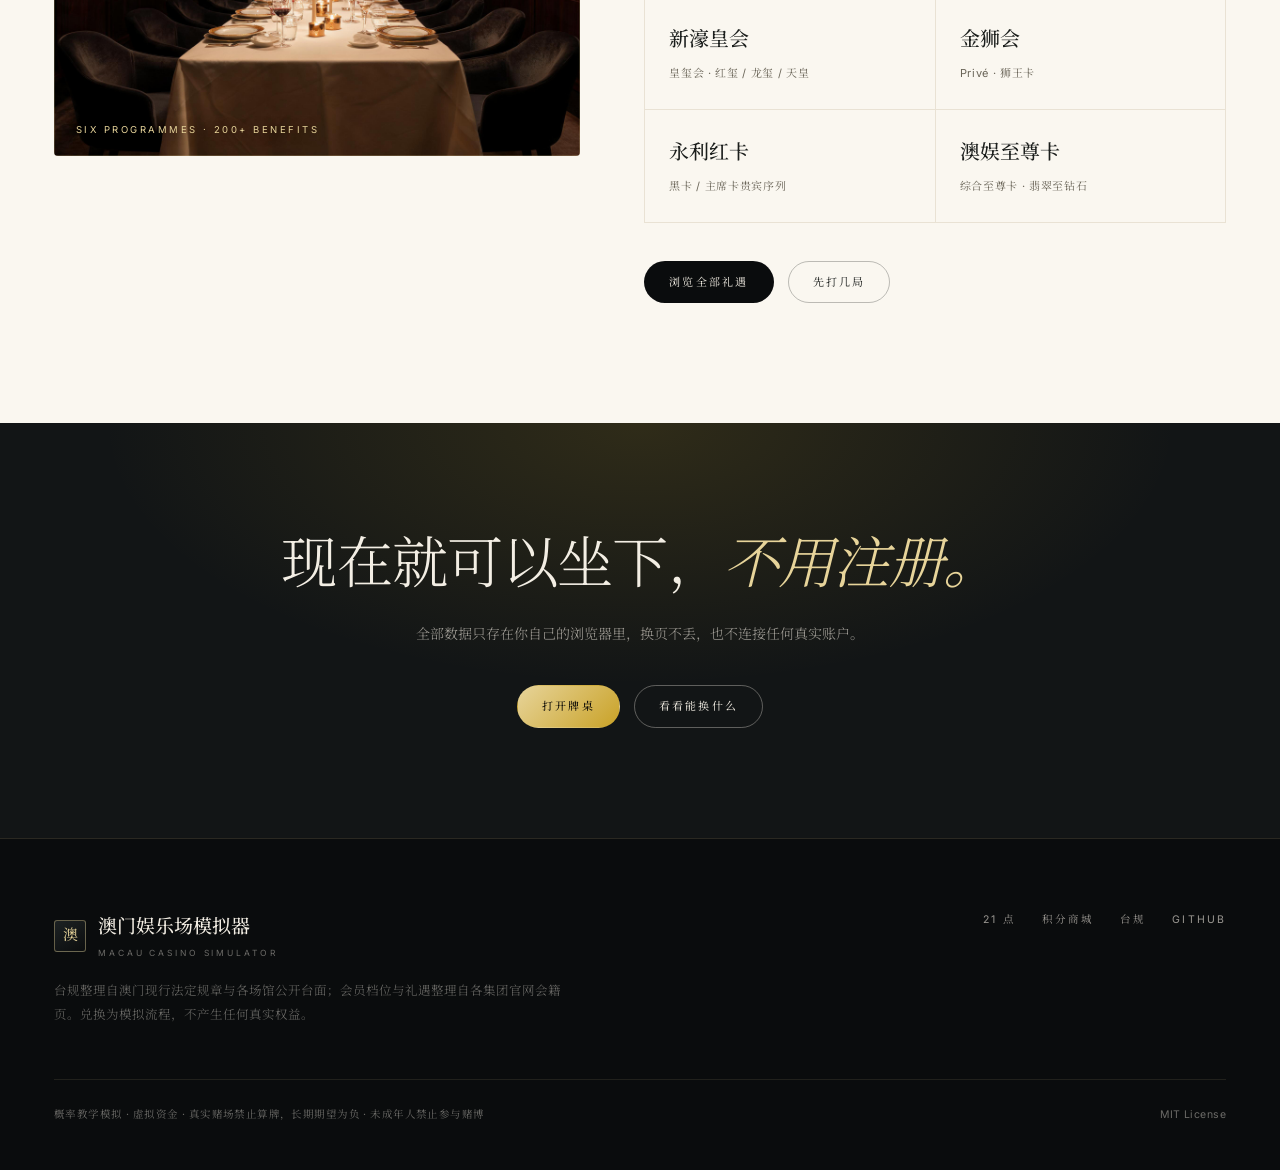
==== commit 8361f37d: "feat: 首页改版为奢华电影感落地页 全屏暗调 hero（AI 实拍图 + 金色放射）、衬线大标题搭配金色斜体、滚动毛玻璃导航、两个入口大图卡、六条台规网格、会员礼遇分栏与 CTA；新增四张 AI " ====
--- a/docs/index.html
+++ b/docs/index.html
@@ -7,196 +7,342 @@
 <meta name="description" content="澳门娱乐场模拟器：按澳门法定规章复刻的六门 21 点台面，21 家娱乐场、六套会员体系与贵宾卡，积分可兑换六家公司官网公布的餐饮、住宿、演出与水疗礼遇。">
 <link rel="preconnect" href="https://fonts.googleapis.com">
 <link rel="preconnect" href="https://fonts.gstatic.com" crossorigin>
-<link href="https://fonts.googleapis.com/css2?family=Inter:wght@300;400;500;600;700&family=Instrument+Serif:ital@0;1&family=Noto+Serif+SC:wght@400;600&display=swap" rel="stylesheet">
+<link href="https://fonts.googleapis.com/css2?family=Cormorant+Garamond:ital,wght@0,300;0,400;0,500;0,600;1,300;1,400&family=Inter:wght@300;400;500;600&family=Noto+Serif+SC:wght@300;400;600&display=swap" rel="stylesheet">
 <link rel="icon" href="assets/favicon.ico" sizes="any">
 <link rel="apple-touch-icon" href="assets/apple-touch-icon.png">
-<link rel="stylesheet" href="assets/site.css">
 <style>
-  .hero-casino{padding-top:140px;padding-bottom:48px}
-  .hero-odds{display:flex;gap:10px;flex-wrap:wrap;margin-top:26px}
-  .hero-odds span{font-size:10.5px;letter-spacing:.12em;text-transform:uppercase;color:#575C55;
-    border:1px solid var(--line);background:rgba(255,255,255,.7);border-radius:999px;padding:6px 13px}
-  .entry{display:grid;grid-template-columns:repeat(2,1fr);gap:18px;margin-top:6px}
-  @media(max-width:860px){.entry{grid-template-columns:1fr}}
-  .entry a{display:block;text-decoration:none;color:inherit;position:relative;overflow:hidden;
-    border-radius:var(--r-lg);border:1px solid var(--line);background:rgba(255,255,255,.82);
-    padding:26px 26px 22px;transition:transform .2s,box-shadow .2s}
-  .entry a:hover{transform:translateY(-4px);box-shadow:0 22px 46px rgba(28,34,28,.12)}
-  .entry .no{font-family:ui-monospace,monospace;font-size:10px;letter-spacing:.14em;color:#959889}
-  .entry h3{font-size:22px;font-weight:600;letter-spacing:-.02em;margin:12px 0 8px}
-  .entry p{font-size:13.4px;color:var(--muted);line-height:1.75;margin:0}
-  .entry .go{margin-top:16px;padding-top:13px;border-top:1px solid #EDE8DC;
-    display:flex;justify-content:space-between;align-items:center;font-size:12.5px;color:var(--green);font-weight:600}
-  .entry .go em{font-style:normal;font-family:ui-monospace,monospace;font-size:11px;color:var(--muted);font-weight:400}
-  .entry .glow{position:absolute;right:-60px;top:-60px;width:200px;height:200px;border-radius:50%;
-    background:radial-gradient(circle,rgba(20,83,45,.10),transparent 68%);pointer-events:none}
-  .entry.dark a{background:linear-gradient(150deg,#1B3B2A,#0C3A28 60%,#072018);border-color:rgba(201,162,39,.4);color:#F4EDDB}
-  .entry.dark h3{color:#F7F1E2}
-  .entry.dark p{color:rgba(244,237,219,.68)}
-  .entry.dark .no{color:rgba(235,217,143,.7)}
-  .entry.dark .go{border-top-color:rgba(235,217,143,.22);color:#EBD98F}
-  .entry.dark .go em{color:rgba(244,237,219,.55)}
-  .entry.dark .glow{background:radial-gradient(circle,rgba(201,162,39,.18),transparent 68%)}
-  .feat{display:grid;grid-template-columns:repeat(3,1fr);gap:16px}
-  @media(max-width:960px){.feat{grid-template-columns:repeat(2,1fr)}}
-  @media(max-width:620px){.feat{grid-template-columns:1fr}}
-  .feat div{background:rgba(255,255,255,.72);border:1px solid var(--line);border-radius:var(--r-md);padding:20px 21px}
-  .feat h4{font-size:14.5px;font-weight:600;margin:0 0 7px;letter-spacing:-.01em}
-  .feat p{font-size:12.8px;color:var(--muted);line-height:1.72;margin:0}
-  .feat .k{font-family:ui-monospace,monospace;font-size:10px;letter-spacing:.14em;color:#959889;display:block;margin-bottom:9px}
-  .sec-head{display:flex;justify-content:space-between;align-items:flex-end;gap:24px;flex-wrap:wrap;margin-bottom:22px}
-  .sec-head h2{font-size:clamp(23px,2.8vw,32px);font-weight:500;letter-spacing:-.035em;line-height:1.2}
-  .sec-head h2 .serif{color:var(--green)}
-  .sec-head p{font-size:13.2px;color:var(--muted);max-width:520px;margin-top:6px}
-  .note{border-left:2px solid var(--green);padding:2px 0 2px 16px;font-size:12.8px;color:var(--muted);line-height:1.8}
-  .note b{color:var(--ink);font-weight:600}
+:root{
+  --ink:#0A0C0D; --ink-2:#121516; --ink-3:#1A1E1F;
+  --cream:#F3EEE4; --cream-2:#E9E2D4; --paper:#FAF7F0;
+  --gold:#C9A227; --gold-lt:#E7D49A; --gold-dp:#8E6F1C;
+  --txt:#F3EEE4; --txt-dim:rgba(243,238,228,.62); --txt-dim2:rgba(243,238,228,.42);
+  --dark-txt:#1B1E1C; --dark-dim:#6A6558;
+  --serif:"Cormorant Garamond","Noto Serif SC",Georgia,serif;
+  --sans:"Inter","Noto Serif SC",-apple-system,"PingFang SC","Microsoft YaHei",sans-serif;
+  --max:1240px; --pad:34px;
+}
+*{box-sizing:border-box;margin:0;padding:0}
+html{scroll-behavior:smooth}
+body{
+  background:var(--ink); color:var(--txt); font-family:var(--sans);
+  font-size:16px; line-height:1.7; -webkit-font-smoothing:antialiased; overflow-x:hidden;
+}
+a{color:inherit;text-decoration:none}
+img{display:block;max-width:100%}
+
+/* ============ 导航 ============ */
+.nav-wrap{position:fixed;top:0;left:0;right:0;z-index:80;padding:22px var(--pad);
+  transition:background .45s ease,backdrop-filter .45s ease,border-color .45s ease,padding .45s ease;
+  border-bottom:1px solid transparent}
+.nav-wrap.solid{background:rgba(10,12,13,.82);backdrop-filter:blur(16px) saturate(140%);
+  -webkit-backdrop-filter:blur(16px) saturate(140%);border-bottom-color:rgba(231,212,154,.14);padding-top:14px;padding-bottom:14px}
+.nav{max-width:var(--max);margin:0 auto;display:flex;align-items:center;gap:34px}
+.brand{display:flex;align-items:center;gap:12px}
+.brand .mark{width:34px;height:34px;border-radius:3px;display:grid;place-items:center;flex:none;
+  background:linear-gradient(150deg,#1D2223,#0B0D0E);border:1px solid rgba(231,212,154,.4);
+  color:var(--gold-lt);font-family:var(--serif);font-size:16px;letter-spacing:.06em}
+.brand b{display:block;font-family:var(--serif);font-size:20px;font-weight:500;letter-spacing:.03em;line-height:1.1}
+.brand small{display:block;font-size:8.5px;letter-spacing:.34em;text-transform:uppercase;color:var(--txt-dim2);margin-top:3px}
+.nav-links{display:flex;gap:30px;flex:1}
+.nav-links a{font-size:11px;letter-spacing:.22em;text-transform:uppercase;color:var(--txt-dim);transition:color .25s;position:relative;padding:4px 0}
+.nav-links a:hover,.nav-links a.on{color:var(--gold-lt)}
+.nav-links a.on::after{content:"";position:absolute;left:0;right:0;bottom:-2px;height:1px;background:var(--gold)}
+.btn-pill{display:inline-flex;align-items:center;gap:9px;border-radius:999px;padding:11px 24px;cursor:pointer;
+  font-size:11px;letter-spacing:.2em;text-transform:uppercase;transition:.25s;white-space:nowrap;border:1px solid transparent}
+.btn-solid{background:#0A0C0D;color:var(--cream)}
+.btn-solid:hover{background:#1B2021;transform:translateY(-1px)}
+.btn-gold{background:linear-gradient(135deg,var(--gold-lt),var(--gold));color:#14110A;font-weight:500}
+.btn-gold:hover{transform:translateY(-1px);box-shadow:0 12px 30px -14px rgba(201,162,39,.7)}
+.btn-line{border-color:rgba(243,238,228,.34);color:var(--txt)}
+.btn-line:hover{border-color:var(--gold-lt);color:var(--gold-lt);background:rgba(231,212,154,.08)}
+.nav .btn-pill:last-child{background:rgba(243,238,228,.07);border-color:rgba(231,212,154,.32);color:var(--gold-lt)}
+.nav .btn-pill:last-child:hover{background:rgba(231,212,154,.16)}
+
+/* ============ HERO ============ */
+.hero{position:relative;min-height:100svh;display:flex;align-items:center;overflow:hidden;
+  background:linear-gradient(180deg,#0A0C0D 0%,#111514 45%,#0A0C0D 100%)}
+.hero-bg{position:absolute;inset:0;background-size:cover;background-position:center 24%;opacity:.9;
+  transform:scale(1.06);animation:drift 26s ease-in-out infinite alternate}
+@keyframes drift{from{transform:scale(1.06) translate3d(0,0,0)}to{transform:scale(1.13) translate3d(-1.2%,-1.4%,0)}}
+.hero-veil{position:absolute;inset:0;background:
+  linear-gradient(180deg,rgba(8,10,10,.62) 0%,rgba(8,10,10,.34) 34%,rgba(8,10,10,.62) 72%,rgba(10,12,13,.95) 100%),
+  radial-gradient(78% 62% at 16% 52%,rgba(8,10,10,.78),rgba(8,10,10,.28) 62%,transparent 88%)}
+.hero-inner{position:relative;z-index:2;max-width:var(--max);width:100%;margin:0 auto;padding:150px var(--pad) 96px}
+.eyebrow{display:inline-flex;align-items:center;gap:11px;font-size:10px;letter-spacing:.3em;text-transform:uppercase;
+  color:var(--gold-lt);border:1px solid rgba(231,212,154,.42);border-radius:999px;padding:8px 18px;
+  background:rgba(10,12,13,.34);backdrop-filter:blur(6px)}
+.eyebrow i{width:5px;height:5px;border-radius:50%;background:var(--gold);display:block}
+.hero h1{font-family:var(--serif);font-weight:300;font-size:clamp(44px,7.2vw,104px);line-height:1.02;letter-spacing:-.015em;
+  margin:30px 0 26px;max-width:16ch}
+.hero h1 em{font-style:italic;color:var(--gold-lt);display:inline-block;font-weight:400}
+.hero-lead{max-width:620px;font-size:15px;line-height:2;color:var(--txt-dim);font-weight:300}
+.hero-lead b{color:var(--txt);font-weight:500}
+.hero-cta{display:flex;gap:14px;flex-wrap:wrap;margin-top:40px}
+.hero-stats{display:grid;grid-template-columns:repeat(4,minmax(0,1fr));gap:0;margin-top:84px;
+  border-top:1px solid rgba(231,212,154,.16);padding-top:34px}
+@media(max-width:720px){.hero-stats{grid-template-columns:repeat(2,1fr);gap:26px 0}}
+.hero-stats div{padding-left:26px;border-left:1px solid rgba(231,212,154,.16)}
+.hero-stats div:first-child{padding-left:0;border-left:none}
+.hero-stats b{display:block;font-family:var(--serif);font-size:clamp(30px,3.6vw,50px);font-weight:400;line-height:1;letter-spacing:.01em}
+.hero-stats span{display:block;font-size:9.5px;letter-spacing:.28em;text-transform:uppercase;color:var(--txt-dim2);margin-top:12px}
+.scroll-hint{position:absolute;left:50%;bottom:34px;transform:translateX(-50%);z-index:3;
+  width:1px;height:64px;background:linear-gradient(180deg,transparent,rgba(231,212,154,.65))}
+.scroll-hint::after{content:"";position:absolute;left:-3px;bottom:0;width:7px;height:7px;border-right:1px solid var(--gold);
+  border-bottom:1px solid var(--gold);transform:rotate(45deg)}
+
+/* ============ 通用版式 ============ */
+.sec{padding:120px 0}
+.wrap{max-width:var(--max);margin:0 auto;padding:0 var(--pad)}
+.sec-head{max-width:760px;margin-bottom:64px}
+.sec-head .kicker{font-size:10px;letter-spacing:.3em;text-transform:uppercase;color:var(--gold);display:flex;align-items:center;gap:12px}
+.sec-head .kicker::after{content:"";height:1px;width:64px;background:linear-gradient(90deg,var(--gold),transparent)}
+.sec-head h2{font-family:var(--serif);font-weight:300;font-size:clamp(30px,4.2vw,58px);line-height:1.12;letter-spacing:-.015em;margin:20px 0 18px}
+.sec-head h2 em{font-style:italic;color:var(--gold-lt);display:inline-block}
+.sec-head p{font-size:14.5px;line-height:1.95;color:var(--txt-dim);font-weight:300}
+.cream{background:var(--cream);color:var(--dark-txt)}
+.cream .sec-head .kicker{color:var(--gold-dp)}
+.cream .sec-head .kicker::after{background:linear-gradient(90deg,var(--gold-dp),transparent)}
+.cream .sec-head h2 em{color:var(--gold-dp)}
+.cream .sec-head p{color:var(--dark-dim)}
+.paper{background:var(--paper)}
+
+/* ============ 入口 ============ */
+.entries{display:grid;grid-template-columns:1.12fr .88fr;gap:22px}
+@media(max-width:900px){.entries{grid-template-columns:1fr}}
+.entry{position:relative;overflow:hidden;border-radius:4px;min-height:420px;display:flex;flex-direction:column;justify-content:flex-end;
+  padding:40px;isolation:isolate}
+.entry .bg{position:absolute;inset:0;z-index:-2;background-size:cover;background-position:center;transition:transform 1.1s cubic-bezier(.2,.7,.2,1)}
+.entry .veil{position:absolute;inset:0;z-index:-1;background:
+  linear-gradient(180deg,rgba(8,10,10,.52) 0%,rgba(8,10,10,.74) 42%,rgba(8,10,10,.96) 100%),
+  radial-gradient(105% 72% at 18% 100%,rgba(8,10,10,.88),transparent 62%)}
+.entry:hover .bg{transform:scale(1.07)}
+.entry .no{font-size:10px;letter-spacing:.3em;color:var(--gold-lt);opacity:.9}
+.entry h3{font-family:var(--serif);font-weight:300;font-size:clamp(28px,3vw,42px);margin:14px 0 12px;letter-spacing:-.01em}
+.entry p{font-size:13.5px;line-height:1.9;color:var(--txt-dim);max-width:46ch;font-weight:300}
+.entry .go{display:inline-flex;align-items:center;gap:12px;margin-top:26px;font-size:10.5px;letter-spacing:.26em;text-transform:uppercase;
+  color:var(--gold-lt);border-bottom:1px solid rgba(231,212,154,.42);padding-bottom:7px;transition:.25s}
+.entry:hover .go{border-color:var(--gold-lt);gap:18px}
+.entry.gold-card{border:1px solid rgba(201,162,39,.42);box-shadow:0 30px 60px -40px rgba(10,12,13,.9)}
+
+/* ============ 规则清单 ============ */
+.rules{display:grid;grid-template-columns:repeat(3,1fr);gap:1px;background:rgba(231,212,154,.14);border:1px solid rgba(231,212,154,.14)}
+@media(max-width:980px){.rules{grid-template-columns:repeat(2,1fr)}}
+@media(max-width:620px){.rules{grid-template-columns:1fr}}
+.rule{background:var(--ink-2);padding:40px 34px;transition:background .35s}
+.rule:hover{background:var(--ink-3)}
+.rule .idx{font-family:var(--serif);font-size:13px;letter-spacing:.24em;color:var(--gold)}
+.rule h4{font-family:var(--serif);font-weight:400;font-size:23px;margin:16px 0 12px;letter-spacing:.01em}
+.rule p{font-size:13px;line-height:1.9;color:var(--txt-dim);font-weight:300}
+
+/* ============ 会员 / 图文 ============ */
+.split{display:grid;grid-template-columns:.95fr 1.05fr;gap:64px;align-items:center}
+@media(max-width:960px){.split{grid-template-columns:1fr;gap:38px}}
+.figure{position:relative;overflow:hidden;border-radius:4px;aspect-ratio:4/3;background:var(--ink-3)}
+.figure img{width:100%;height:100%;object-fit:cover}
+.figure::after{content:"";position:absolute;inset:0;border:1px solid rgba(231,212,154,.22);pointer-events:none}
+.figure figcaption{position:absolute;left:22px;bottom:18px;font-size:9.5px;letter-spacing:.26em;text-transform:uppercase;
+  color:var(--gold-lt);text-shadow:0 2px 12px rgba(0,0,0,.6)}
+.tiers{display:grid;grid-template-columns:repeat(2,1fr);gap:1px;background:var(--cream-2);border:1px solid var(--cream-2);margin-top:38px}
+@media(max-width:620px){.tiers{grid-template-columns:1fr}}
+.tier{background:var(--paper);padding:26px 24px}
+.tier b{display:block;font-family:var(--serif);font-size:20px;font-weight:500;color:var(--dark-txt)}
+.tier span{display:block;font-size:11px;letter-spacing:.06em;color:var(--dark-dim);margin-top:7px;line-height:1.7}
+
+/* ============ CTA ============ */
+.cta{position:relative;overflow:hidden;background:var(--ink-2);text-align:center;padding:110px var(--pad)}
+.cta::before{content:"";position:absolute;inset:0;background:
+  radial-gradient(60% 90% at 50% 0%,rgba(201,162,39,.16),transparent 70%)}
+.cta h3{position:relative;font-family:var(--serif);font-weight:300;font-size:clamp(30px,4.4vw,60px);line-height:1.15;letter-spacing:-.015em}
+.cta h3 em{font-style:italic;color:var(--gold-lt)}
+.cta p{position:relative;max-width:520px;margin:22px auto 0;color:var(--txt-dim);font-size:14px;line-height:1.95;font-weight:300}
+.cta .hero-cta{position:relative;justify-content:center;margin-top:38px}
+
+/* ============ 页脚 ============ */
+footer{background:var(--ink);border-top:1px solid rgba(231,212,154,.14);padding:72px 0 46px}
+.foot-top{display:flex;justify-content:space-between;gap:40px;flex-wrap:wrap;align-items:flex-start}
+.foot-top p{font-size:12.5px;line-height:1.95;color:var(--txt-dim2);max-width:520px;margin-top:18px;font-weight:300}
+.foot-links{display:flex;gap:26px;flex-wrap:wrap}
+.foot-links a{font-size:10.5px;letter-spacing:.2em;text-transform:uppercase;color:var(--txt-dim);transition:color .25s}
+.foot-links a:hover{color:var(--gold-lt)}
+.foot-bot{margin-top:52px;padding-top:26px;border-top:1px solid rgba(231,212,154,.1);
+  display:flex;justify-content:space-between;gap:18px;flex-wrap:wrap;font-size:10.5px;color:var(--txt-dim2);letter-spacing:.04em}
+
+/* ============ 滚动入场 ============ */
+.reveal{opacity:0;transform:translateY(26px);transition:opacity 1s cubic-bezier(.2,.7,.2,1),transform 1s cubic-bezier(.2,.7,.2,1)}
+.reveal.in{opacity:1;transform:none}
+@media (prefers-reduced-motion:reduce){.reveal{opacity:1;transform:none;transition:none}.hero-bg{animation:none}}
 </style>
 </head>
 <body>
-<script>document.documentElement.className += ' js';</script>
-
-<div class="nav-wrap">
+
+<div class="nav-wrap" id="navWrap">
   <nav class="nav">
     <a class="brand" href="index.html">
-      <img class="logo-mark" src="assets/logo.png" alt="澳门娱乐场模拟器" width="32" height="32">
+      <span class="mark">澳</span>
       <span><b>澳门娱乐场模拟器</b><small>Macau Casino Simulator</small></span>
     </a>
     <div class="nav-links">
       <a href="index.html" class="on">首页</a>
       <a href="blackjack.html">21 点</a>
       <a href="blackjack-mall.html">积分商城</a>
-      <a href="https://github.com/laoyangnb666/macau-casino-simulator" target="_blank" rel="noopener">仓库</a>
-    </div>
-    <a class="btn btn-dark" href="https://github.com/laoyangnb666/macau-casino-simulator" target="_blank" rel="noopener">GitHub 仓库</a>
+      <a href="#rules">台规</a>
+      <a href="#member">会员</a>
+    </div>
+    <a class="btn-pill" href="https://github.com/laoyangnb666/macau-casino-simulator" target="_blank" rel="noopener">GitHub 仓库</a>
+    <a class="btn-pill" href="blackjack.html">进入牌桌</a>
   </nav>
 </div>
 
-<main id="top">
-
-  <section class="hero-casino">
-    <div class="wrap">
-      <div class="kicker"><i></i>Macau · Rules-rebuild · Rewards</div>
-      <h1 style="margin-top:18px">把澳门的台面，<span class="serif">搬进浏览器。</span></h1>
-      <p class="lead">
-        按澳门现行《“Black Jack”或“二十一点”法定规章》复刻的六门 21 点台：无底牌制、软 17 停牌、早投降、五张牌、
-        三种附加注。21 家娱乐场、六套官方会员体系与贵宾卡，每打一局都会实时累计积分，可兑换六家公司官网公布的礼遇。
-      </p>
-      <div class="cta-row" style="display:flex;gap:12px;flex-wrap:wrap;margin-top:26px">
-        <a class="btn btn-green" href="blackjack.html">打开 21 点台面</a>
-        <a class="btn btn-ghost" href="blackjack-mall.html">逛积分商城</a>
-      </div>
-      <div class="hero-odds">
-        <span>6 门台 · 每门独立结算</span>
-        <span>21 家娱乐场</span>
-        <span>7 档厅房</span>
-        <span>六套会员体系</span>
-        <span>计牌与真数</span>
-      </div>
-    </div>
-  </section>
-
-  <section style="padding-top:22px">
-    <div class="wrap">
-      <div class="stats">
-        <div class="stat"><em>Venues</em><b>21</b><span>威尼斯人、银河、永利、美高梅、新濠、澳娱全系</span></div>
-        <div class="stat"><em>Rooms</em><b>7</b><span>普通场到超级贵宾厅，台规逐档升级</span></div>
-        <div class="stat"><em>Programmes</em><b>6</b><span>金沙会、银河优越、新濠皇会、金狮会、红卡、至尊卡</span></div>
-        <div class="stat"><em>Benefits</em><b>200+</b><span>六册礼遇目录，按官网物业与餐厅整理</span></div>
-      </div>
-    </div>
-  </section>
-
-  <section>
-    <div class="wrap">
-      <div class="sec-head">
-        <div>
-          <h2>两个入口，<span class="serif">一条完整的链路。</span></h2>
-          <p>在牌桌上积累有效投注，换成会员卡与贵宾卡；再用积分兑换餐饮、住宿、演出、水疗与交通。</p>
+<header class="hero">
+  <div class="hero-bg" style="background-image:url('assets/img/hero.jpg')"></div>
+  <div class="hero-veil"></div>
+  <div class="hero-inner">
+    <span class="eyebrow"><i></i>Macao · 六门台 · 法定规章复刻</span>
+    <h1>一张六门的台，<em>你只坐第三门。</em></h1>
+    <p class="hero-lead">
+      无底牌制、软 17 停牌、早投降、五张牌与三种附加注，<b>每一项都能在澳门的法定规章里找到出处</b>。
+      二十一家娱乐场、六套官方会员体系、二十多张牌面 —— 坐下即是澳门。
+    </p>
+    <div class="hero-cta">
+      <a class="btn-pill btn-gold" href="blackjack.html">进入 21 点台面</a>
+      <a class="btn-pill btn-line" href="blackjack-mall.html">看看积分能换什么</a>
+    </div>
+    <div class="hero-stats">
+      <div><b>21</b><span>家娱乐场</span></div>
+      <div><b>7</b><span>档厅房</span></div>
+      <div><b>6</b><span>套会员体系</span></div>
+      <div><b>200+</b><span>项官网礼遇</span></div>
+    </div>
+  </div>
+  <span class="scroll-hint" aria-hidden="true"></span>
+</header>
+
+<!-- ============ 入口 ============ -->
+<section class="sec cream">
+  <div class="wrap">
+    <div class="sec-head reveal">
+      <div class="kicker">Two Entries</div>
+      <h2>两个入口，<em>一条完整的链路。</em></h2>
+      <p>在牌桌上积累有效投注，换成会员卡与贵宾卡；再用积分兑换餐饮、住宿、演出、水疗与交通 —— 全部按六家公司官网公布的物业与项目整理。</p>
+    </div>
+    <div class="entries">
+      <a class="entry reveal" href="blackjack.html">
+        <span class="bg" style="background-image:url('assets/img/table.jpg')"></span>
+        <span class="veil"></span>
+        <span class="no">01 / THE TABLE</span>
+        <h3>21 点台面</h3>
+        <p>六门台、无底牌制、软 17 停牌，支持分门、加注、投降、五张牌与三种附加注。七档厅房各有独立台规，六家公司各自的品牌配色与获卡动效。</p>
+        <span class="go">进入牌桌 →</span>
+      </a>
+      <a class="entry gold-card reveal" href="blackjack-mall.html">
+        <span class="bg" style="background-image:url('assets/img/skyline.jpg')"></span>
+        <span class="veil"></span>
+        <span class="no">02 / THE REWARDS</span>
+        <h3>积分商城</h3>
+        <p>金沙、银河、永利、美高梅、新濠、澳娱六册礼遇，支持搜索、排序、心愿单与每日精选。会员档位越高折扣越大，贵宾卡再叠加。</p>
+        <span class="go">进入商城 →</span>
+      </a>
+    </div>
+  </div>
+</section>
+
+<!-- ============ 台规 ============ -->
+<section class="sec" id="rules">
+  <div class="wrap">
+    <div class="sec-head reveal">
+      <div class="kicker">The Rules</div>
+      <h2>台面上真实存在的<em>每一条规则。</em></h2>
+      <p>不是简化版：桌面上的每个选项，都能在澳门的法定规章或场馆台规里找到出处。</p>
+    </div>
+    <div class="rules reveal">
+      <div class="rule"><span class="idx">01</span><h4>无底牌制</h4><p>庄家只先开一张明牌，全部闲家行动完才补第二张。分门与加注遇庄家 Blackjack 只失原注。</p></div>
+      <div class="rule"><span class="idx">02</span><h4>六门独立结算</h4><p>每门单独下注、单独要牌与结算。同桌闲家一律明牌，所有人的牌你都看得见 —— 这也是能算牌的前提。</p></div>
+      <div class="rule"><span class="idx">03</span><h4>三种附加注</h4><p>任何对子、7、13 以上／以下；另有五张牌与早投降，按场馆逐项开关。</p></div>
+      <div class="rule"><span class="idx">04</span><h4>会员与贵宾卡</h4><p>六套官方档位按积分升级；贵宾卡为申请制，按投注、单注与到访天数三维审核，获批后长期保留。</p></div>
+      <div class="rule"><span class="idx">05</span><h4>七档厅房台规</h4><p>从中场洗牌机到超级贵宾厅 8 副牌靴，牌副、穿透率、销牌与发牌顺序逐档不同。</p></div>
+      <div class="rule"><span class="idx">06</span><h4>算牌工具</h4><p>流水数、真数、剩余牌与切牌位置实时显示；洗牌机台会直接说明为什么计数在这里失效。</p></div>
+    </div>
+  </div>
+</section>
+
+<!-- ============ 会员 ============ -->
+<section class="sec cream paper" id="member">
+  <div class="wrap">
+    <div class="split">
+      <figure class="figure reveal">
+        <img src="assets/img/dining.jpg" alt="澳门娱乐场 · 餐饮与住宿礼遇">
+        <figcaption>Six Programmes · 200+ Benefits</figcaption>
+      </figure>
+      <div class="reveal">
+        <div class="sec-head" style="margin-bottom:0">
+          <div class="kicker">Membership</div>
+          <h2>打出来的积分，<em>换得回的东西。</em></h2>
+          <p>会员档位按有效投注累计，贵宾卡需三维达标后申请获批。六家公司的礼遇目录按官网分册整理：餐饮、住宿、演出、水疗、玩乐、购物与交通。</p>
+        </div>
+        <div class="tiers">
+          <div class="tier"><b>金沙会</b><span>御匾白金 / 钻石 / 主席卡</span></div>
+          <div class="tier"><b>银河优越</b><span>金尊会 · 尊 / 金尊 / 至尊</span></div>
+          <div class="tier"><b>新濠皇会</b><span>皇玺会 · 红玺 / 龙玺 / 天皇</span></div>
+          <div class="tier"><b>金狮会</b><span>Privé · 狮王卡</span></div>
+          <div class="tier"><b>永利红卡</b><span>黑卡 / 主席卡贵宾序列</span></div>
+          <div class="tier"><b>澳娱至尊卡</b><span>综合至尊卡 · 翡翠至钻石</span></div>
+        </div>
+        <div class="hero-cta" style="margin-top:38px">
+          <a class="btn-pill" href="blackjack-mall.html" style="background:#0A0C0D;color:var(--cream)">浏览全部礼遇</a>
+          <a class="btn-pill" href="blackjack.html" style="border-color:rgba(27,30,28,.28);color:var(--dark-txt)">先打几局</a>
         </div>
       </div>
-      <div class="entry">
-        <div class="entry dark">
-          <a href="blackjack.html">
-            <span class="glow"></span>
-            <div class="no">01 / TABLE</div>
-            <h3>21 点台面</h3>
-            <p>六门台、无底牌制、软 17 停牌，支持分门、加注、投降、五张牌与三种附加注。七档厅房各有独立台规，六家公司各自的品牌配色与获卡动效。</p>
-            <div class="go"><span>进入牌桌 →</span><em>Blackjack table</em></div>
-          </a>
+    </div>
+  </div>
+</section>
+
+<!-- ============ CTA ============ -->
+<section class="cta">
+  <h3>现在就可以坐下，<em>不用注册。</em></h3>
+  <p>全部数据只存在你自己的浏览器里，换页不丢，也不连接任何真实账户。</p>
+  <div class="hero-cta">
+    <a class="btn-pill btn-gold" href="blackjack.html">打开牌桌</a>
+    <a class="btn-pill btn-line" href="blackjack-mall.html">看看能换什么</a>
+  </div>
+</section>
+
+<footer>
+  <div class="wrap">
+    <div class="foot-top">
+      <div>
+        <div style="display:flex;align-items:center;gap:12px">
+          <span class="mark" style="width:32px;height:32px;border-radius:3px;display:grid;place-items:center;background:linear-gradient(150deg,#1D2223,#0B0D0E);border:1px solid rgba(231,212,154,.4);color:var(--gold-lt);font-family:var(--serif);font-size:15px">澳</span>
+          <span><b style="display:block;font-family:var(--serif);font-size:19px;font-weight:500">澳门娱乐场模拟器</b>
+          <small style="display:block;font-size:8.5px;letter-spacing:.34em;text-transform:uppercase;color:var(--txt-dim2);margin-top:3px">Macau Casino Simulator</small></span>
         </div>
-        <div class="entry">
-          <a href="blackjack-mall.html">
-            <span class="glow"></span>
-            <div class="no">02 / REWARDS</div>
-            <h3>积分商城</h3>
-            <p>金沙、银河、永利、美高梅、新濠、澳娱六册礼遇，支持搜索、排序、心愿单与每日精选。会员档位越高折扣越大，贵宾卡再叠加。</p>
-            <div class="go"><span>进入商城 →</span><em>Rewards shop</em></div>
-          </a>
-        </div>
-      </div>
-    </div>
-  </section>
-
-  <section style="padding-top:0">
-    <div class="wrap">
-      <div class="sec-head">
-        <div>
-          <h2>台面上真实存在的<span class="serif">每一条规则。</span></h2>
-          <p>不是简化版：桌面上的每个选项都能在澳门的法定规章或场馆台规里找到出处。</p>
-        </div>
-      </div>
-      <div class="feat">
-        <div><span class="k">NO HOLE CARD</span><h4>无底牌制</h4><p>庄家只先开一张明牌，全部闲家行动完才补第二张；分门与加注遇庄家 Blackjack 只失原注。</p></div>
-        <div><span class="k">SIX BOXES</span><h4>六门独立结算</h4><p>每门单独下注、单独要牌与结算，同桌闲家一律明牌，所有人的牌你都看得见。</p></div>
-        <div><span class="k">SIDE BETS</span><h4>三种附加注</h4><p>任何对子、7、13 以上／以下，另有五张牌与早投降，按场馆逐项开关。</p></div>
-        <div><span class="k">MEMBERSHIP</span><h4>会员与贵宾卡</h4><p>六套官方档位按积分升级；贵宾卡为申请制，按投注、单注与到访天数三维审核。</p></div>
-        <div><span class="k">ROOM RULES</span><h4>七档厅房台规</h4><p>从中场洗牌机到超级贵宾厅 8 副牌靴，牌副、穿透率、销牌与发牌顺序逐档不同。</p></div>
-        <div><span class="k">COUNTING</span><h4>算牌工具</h4><p>流水数、真数、剩余牌与切牌位置实时显示；洗牌机台会说明为什么计数失效。</p></div>
-      </div>
-    </div>
-  </section>
-
-  <section style="padding-top:0">
-    <div class="wrap">
-      <div class="band" style="padding:30px 32px">
-        <div style="display:flex;gap:30px;flex-wrap:wrap;align-items:center;justify-content:space-between">
-          <div>
-            <h3>现在就可以坐下，<span class="serif">不用注册。</span></h3>
-            <p>全部数据只存在你自己的浏览器里，换页不丢，也不连接任何真实账户。</p>
-          </div>
-          <div style="display:flex;gap:12px;flex-wrap:wrap">
-            <a class="btn btn-green" href="blackjack.html">打开牌桌</a>
-            <a class="btn btn-ghost" href="blackjack-mall.html">看看能换什么</a>
-          </div>
-        </div>
-      </div>
-      <p class="note" style="margin-top:22px">
-        <b>说明</b> · 本项目为概率与规则教学模拟，虚拟资金，不连接任何真实账户、不产生任何真实权益。
-        真实赌场禁止算牌，长期期望为负。未成年人禁止参与赌博。
-      </p>
-    </div>
-  </section>
-
-</main>
-
-<footer style="border-top:1px solid #E2DACA;padding:28px 0 46px">
-  <div class="wrap">
-    <div class="foot-grid">
-      <div style="max-width:520px">
-        <div style="font-size:13.5px;font-weight:600;margin-bottom:7px">澳门娱乐场模拟器</div>
-        <p style="font-size:11.5px;color:var(--muted);line-height:1.8">
-          台规整理自澳门现行法定规章与各场馆公开台面；会员档位与礼遇整理自各集团官网会籍页。兑换为模拟流程。
-        </p>
+        <p>台规整理自澳门现行法定规章与各场馆公开台面；会员档位与礼遇整理自各集团官网会籍页。兑换为模拟流程，不产生任何真实权益。</p>
       </div>
       <div class="foot-links">
         <a href="blackjack.html">21 点</a>
         <a href="blackjack-mall.html">积分商城</a>
-        <a href="https://github.com/laoyangnb666/macau-casino-simulator" target="_blank" rel="noopener">GitHub 仓库</a>
-        <a href="https://github.com/laoyangnb666/macau-casino-simulator/blob/main/LICENSE" target="_blank" rel="noopener">MIT License</a>
+        <a href="#rules">台规</a>
+        <a href="https://github.com/laoyangnb666/macau-casino-simulator" target="_blank" rel="noopener">GitHub</a>
       </div>
     </div>
+    <div class="foot-bot">
+      <span>概率教学模拟 · 虚拟资金 · 真实赌场禁止算牌，长期期望为负 · 未成年人禁止参与赌博</span>
+      <span>MIT License</span>
+    </div>
   </div>
 </footer>
 
+<script>
+(function () {
+  var nav = document.getElementById('navWrap');
+  function onScroll(){ nav.classList.toggle('solid', window.scrollY > 40); }
+  onScroll();
+  window.addEventListener('scroll', onScroll, { passive: true });
+
+  var io = new IntersectionObserver(function (es) {
+    es.forEach(function (e) { if (e.isIntersecting) { e.target.classList.add('in'); io.unobserve(e.target); } });
+  }, { threshold: 0.14 });
+  document.querySelectorAll('.reveal').forEach(function (el) { io.observe(el); });
+})();
+</script>
 </body>
-</html>+</html>
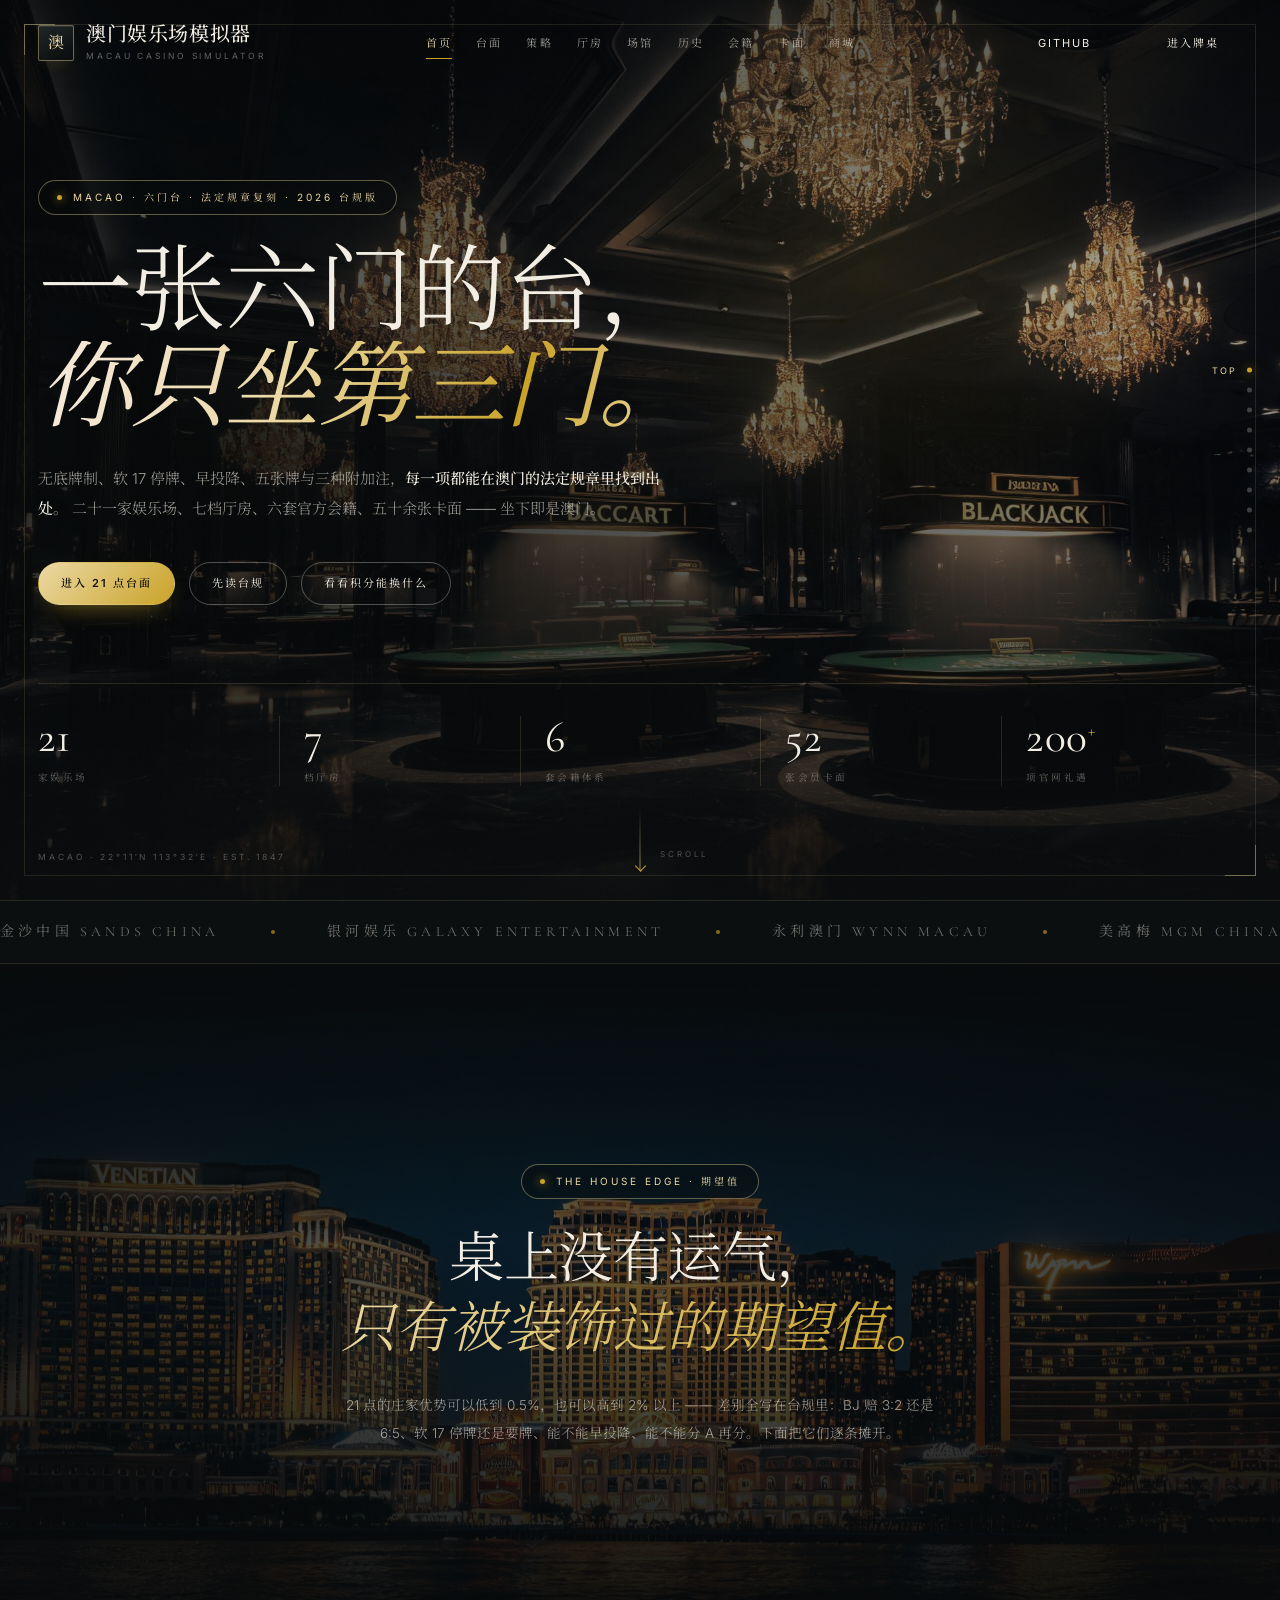
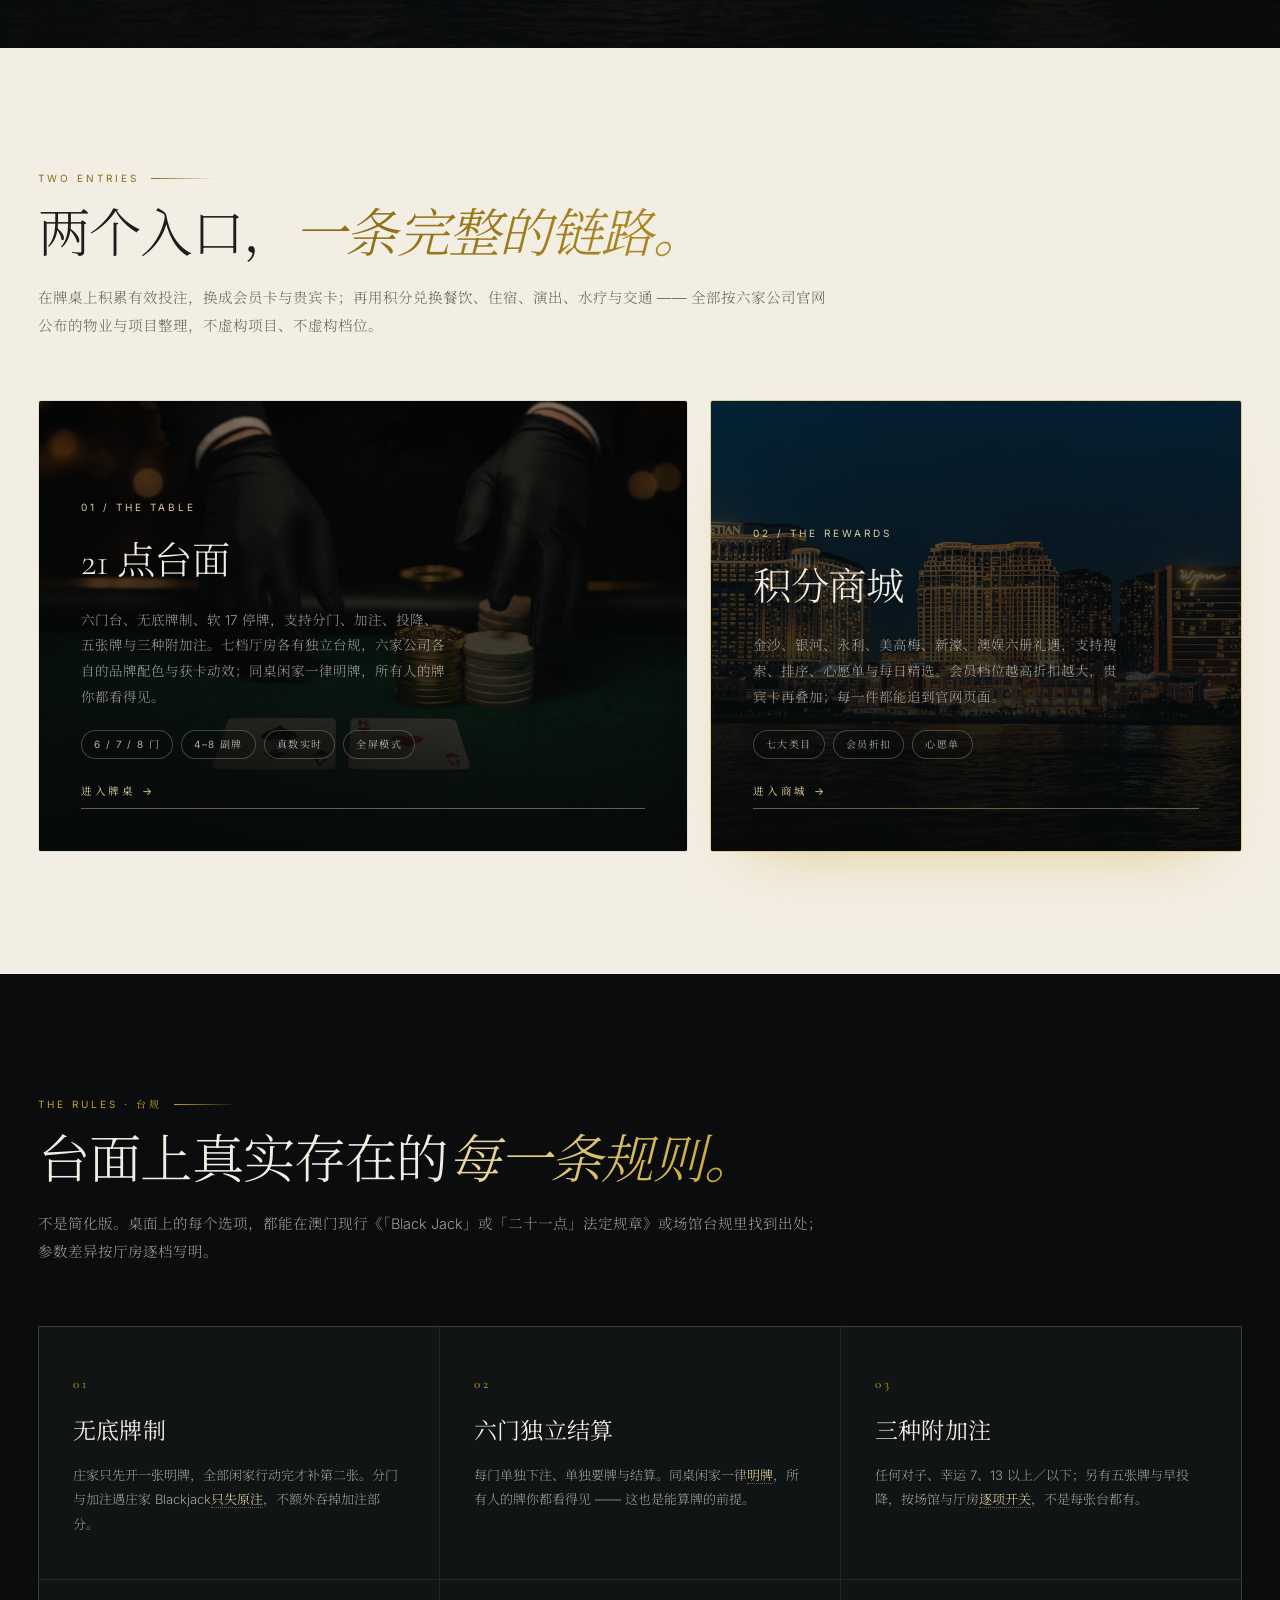
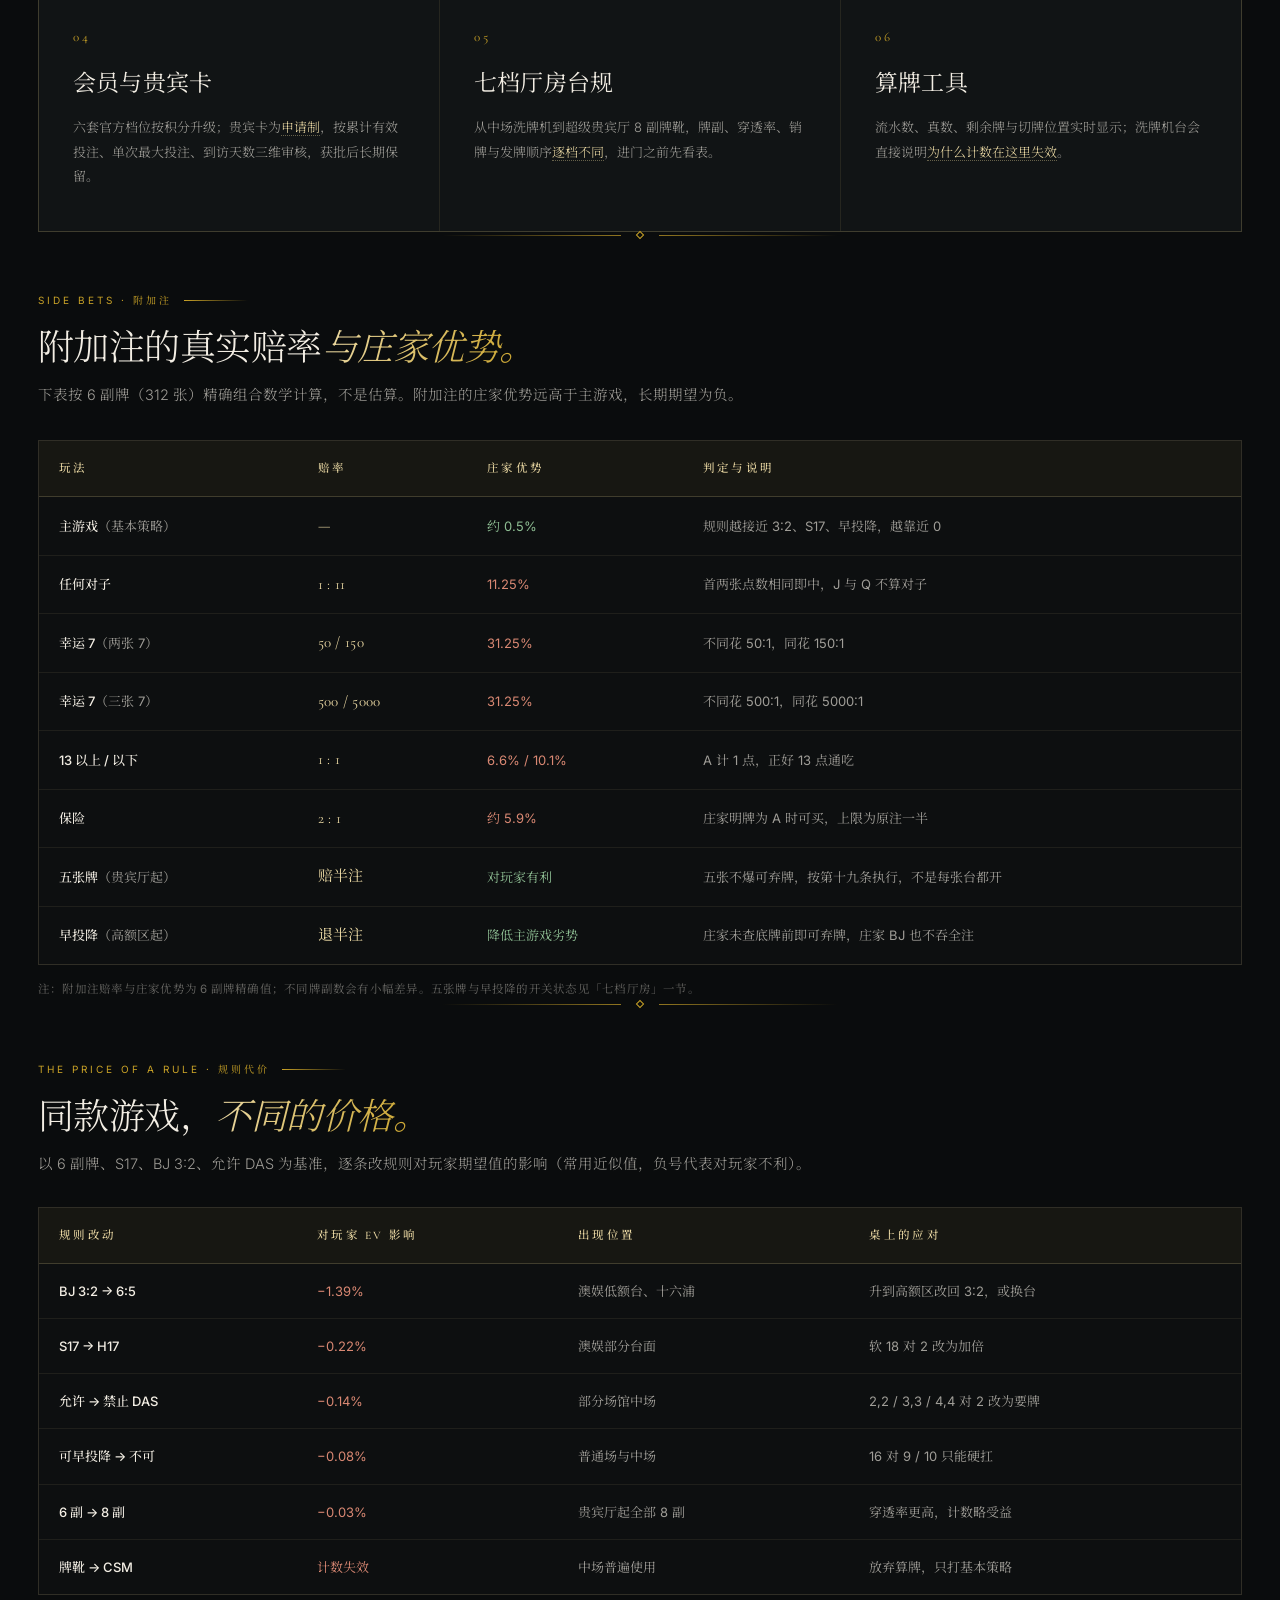
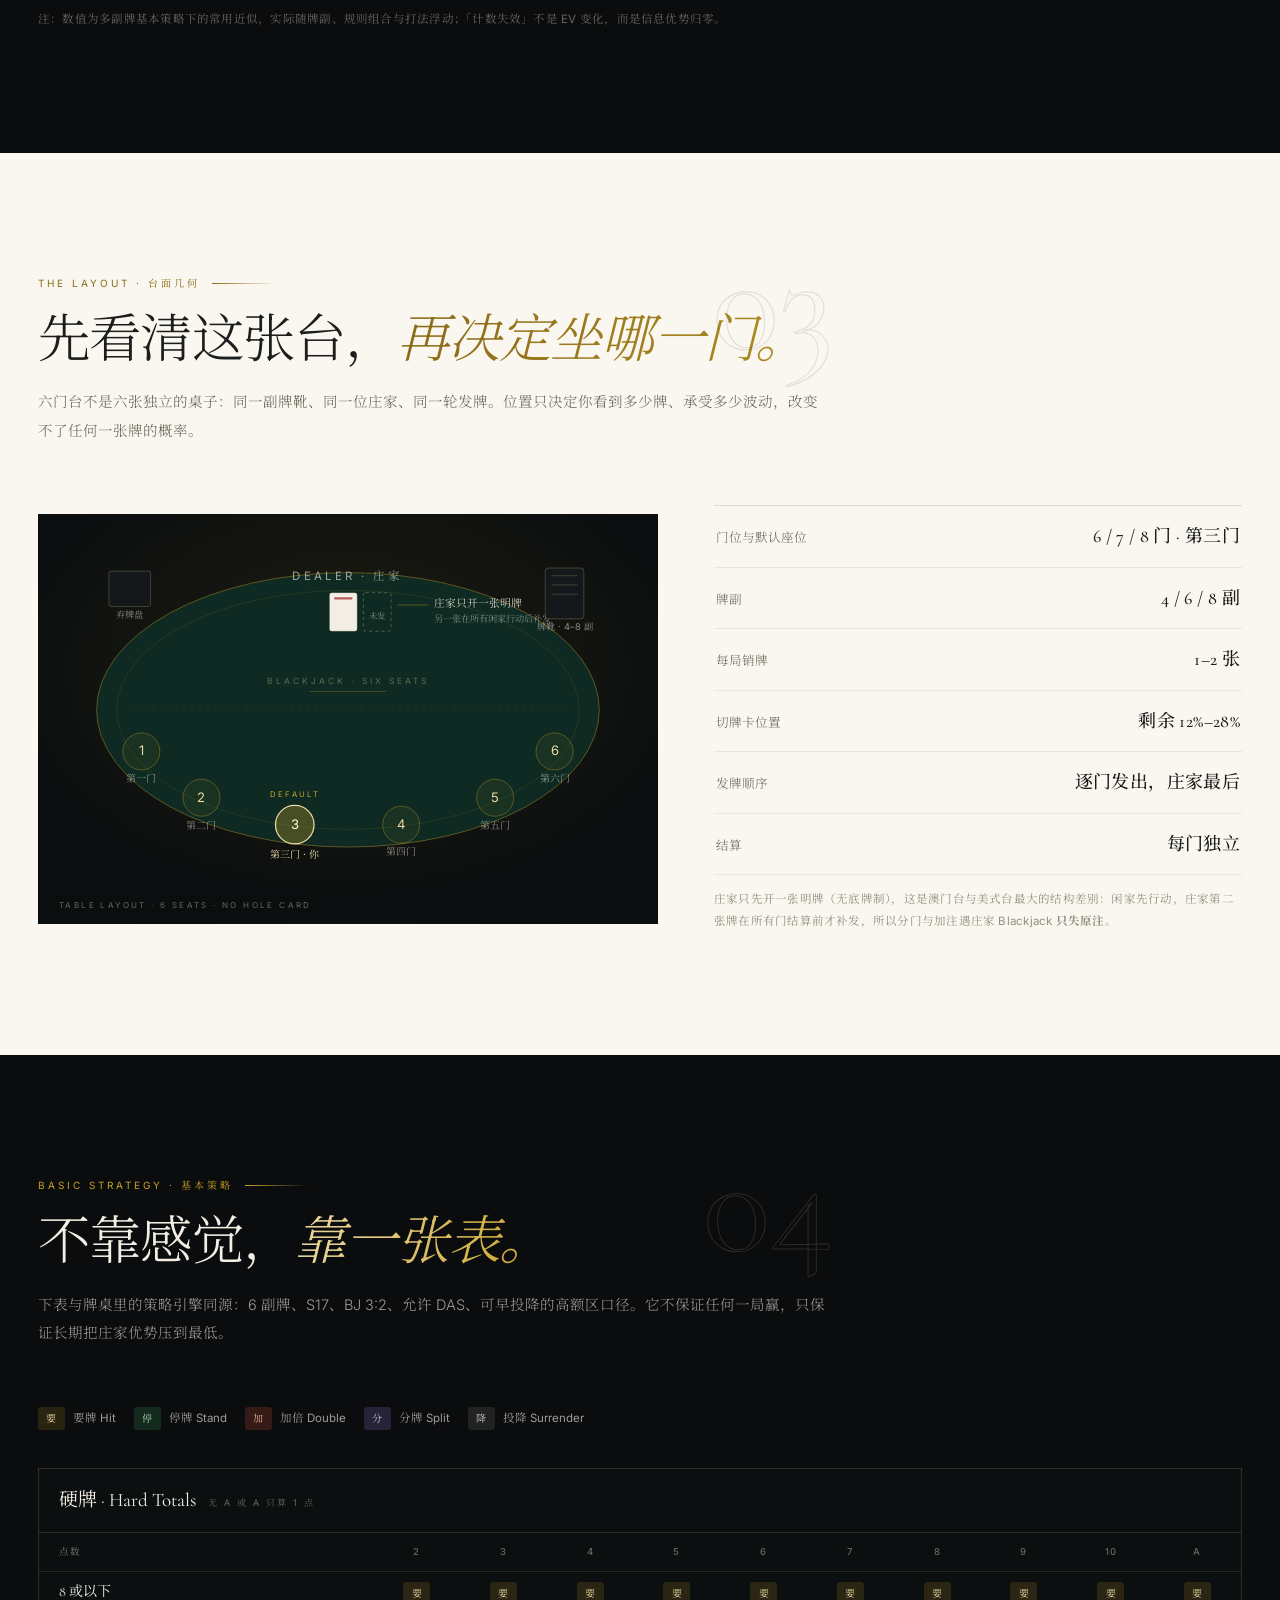
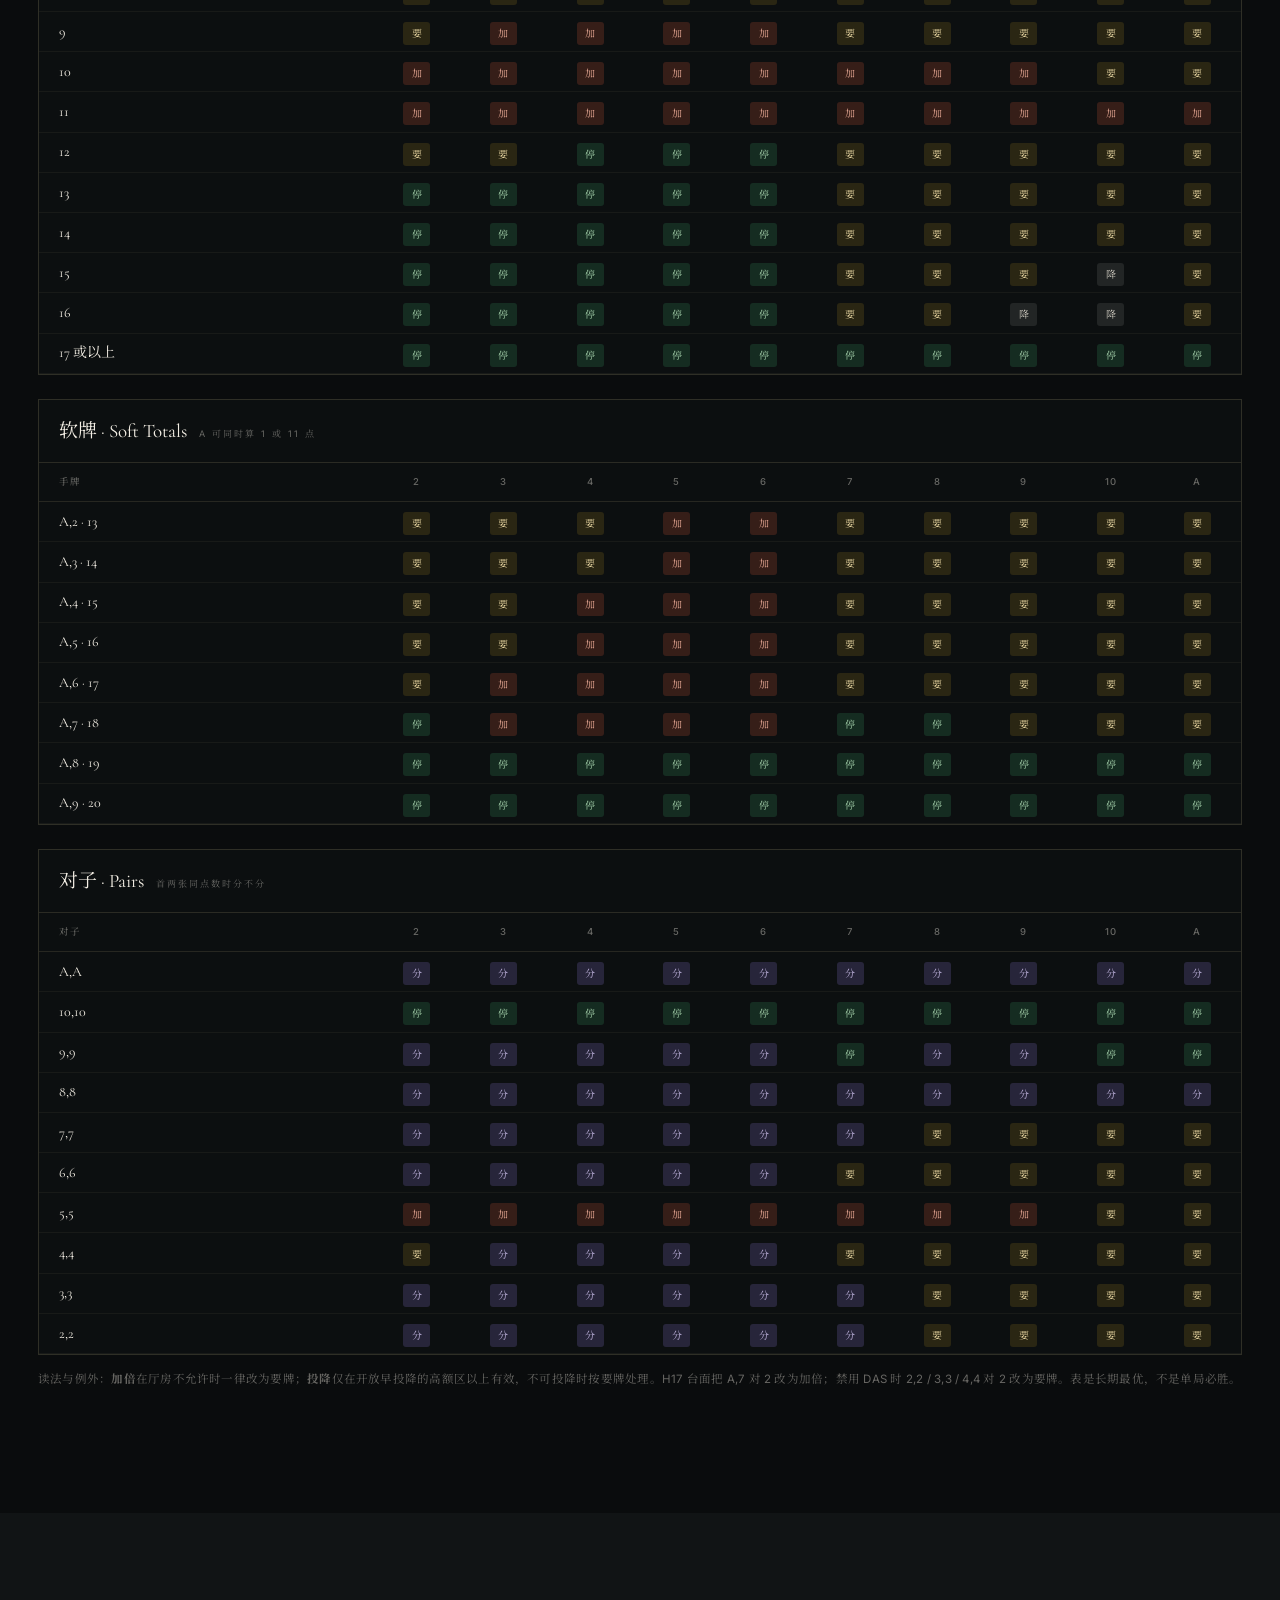
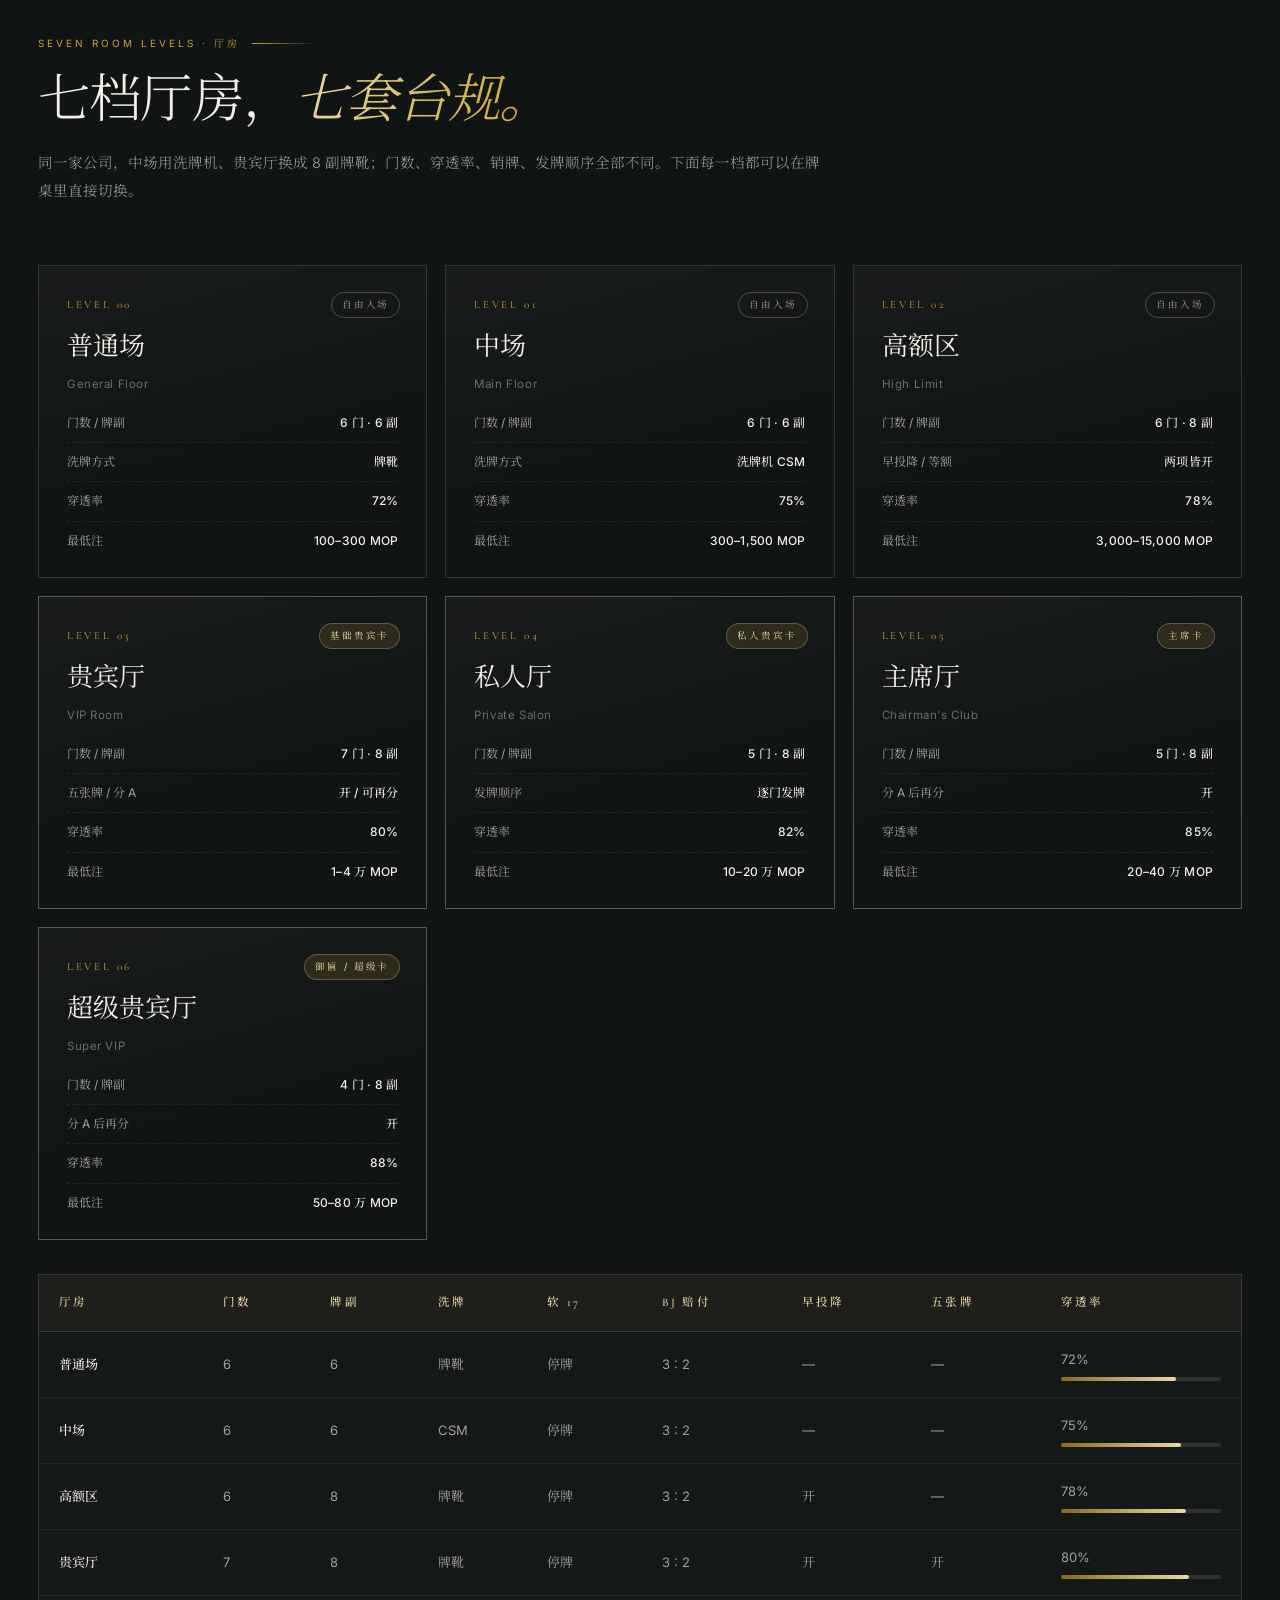
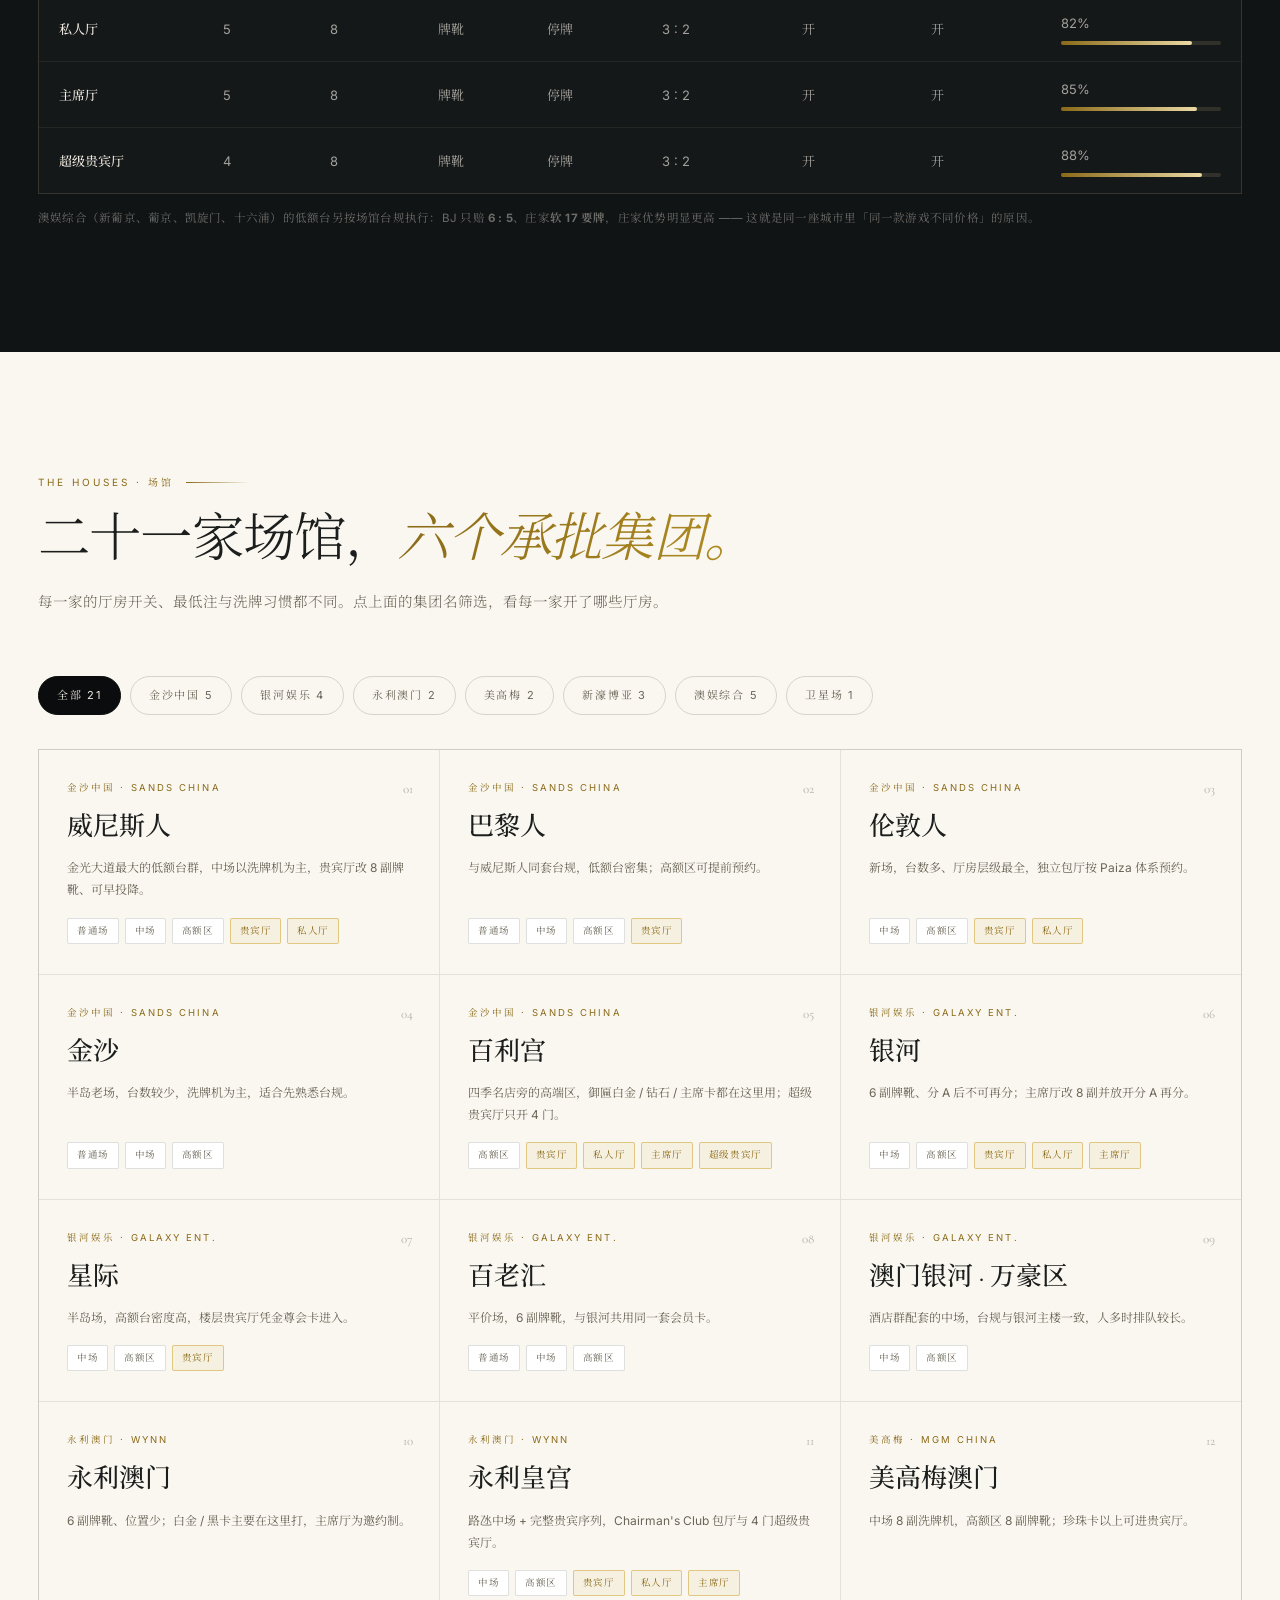
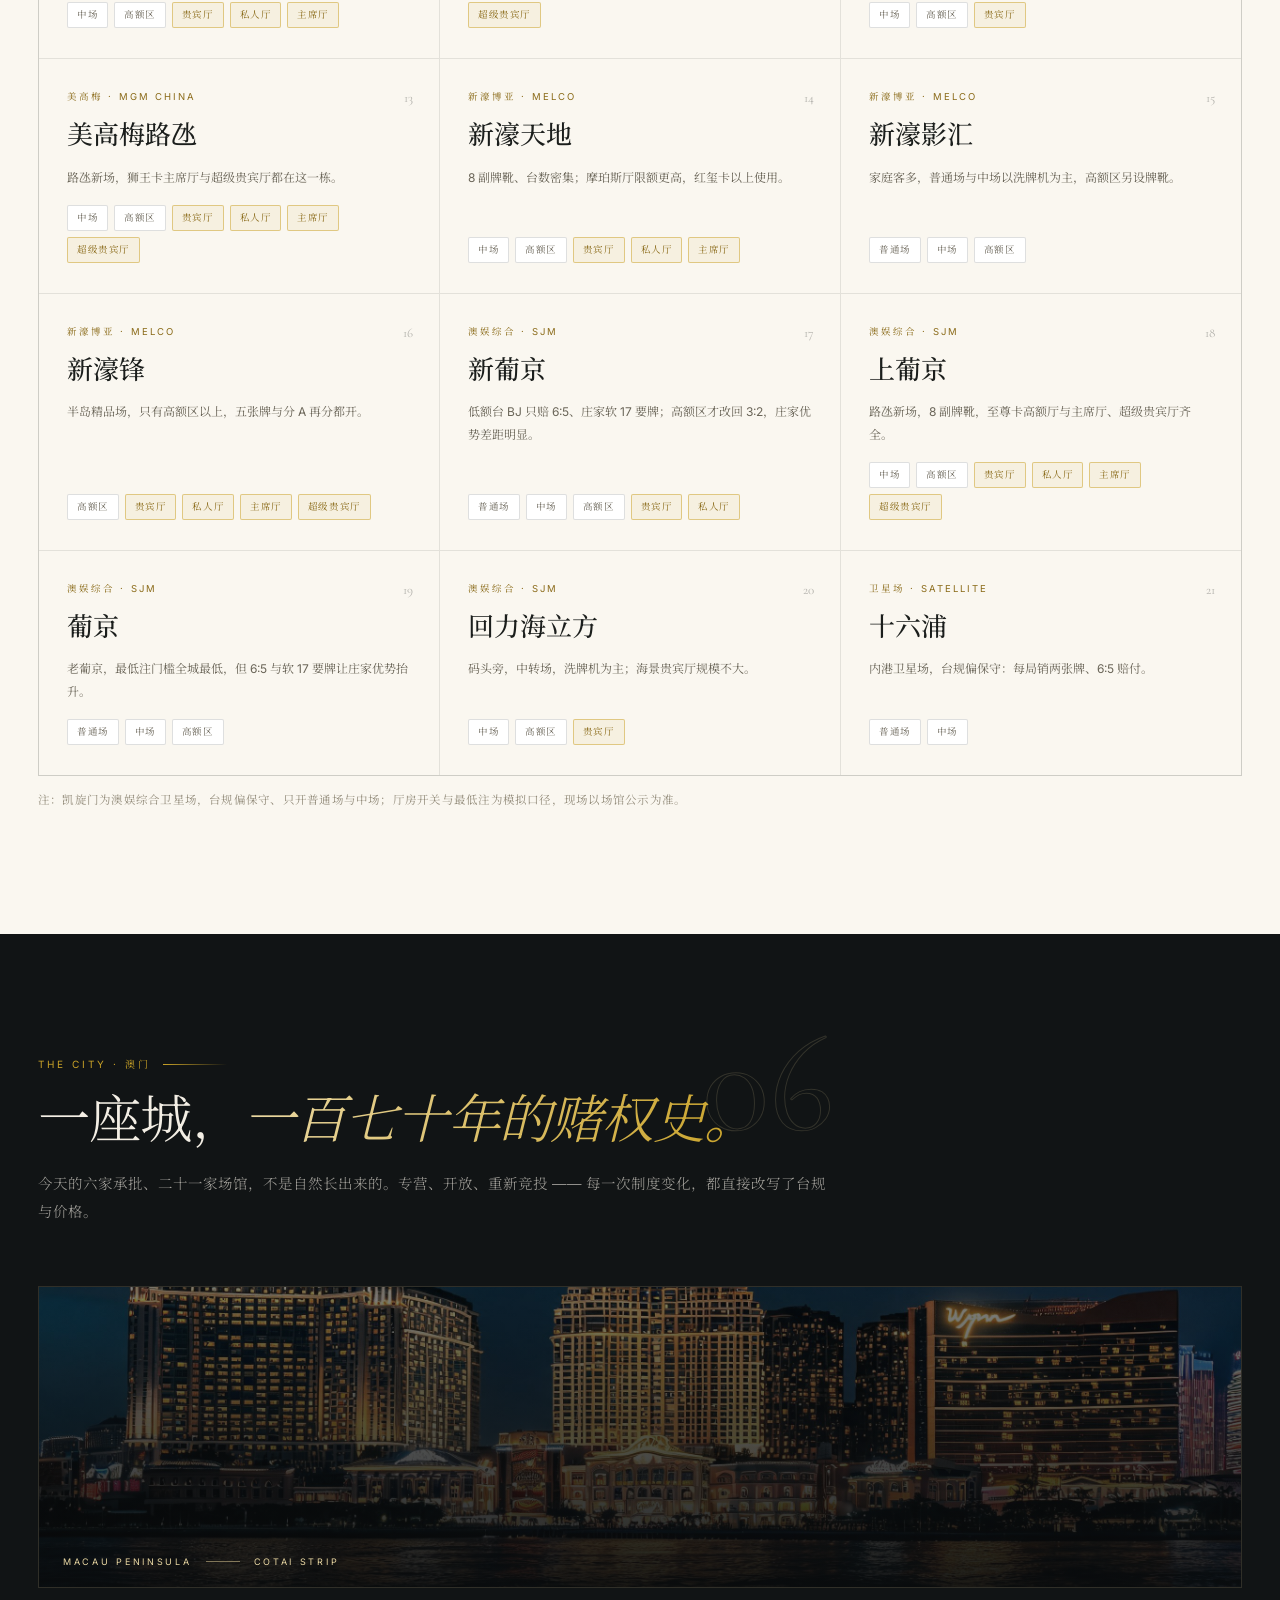
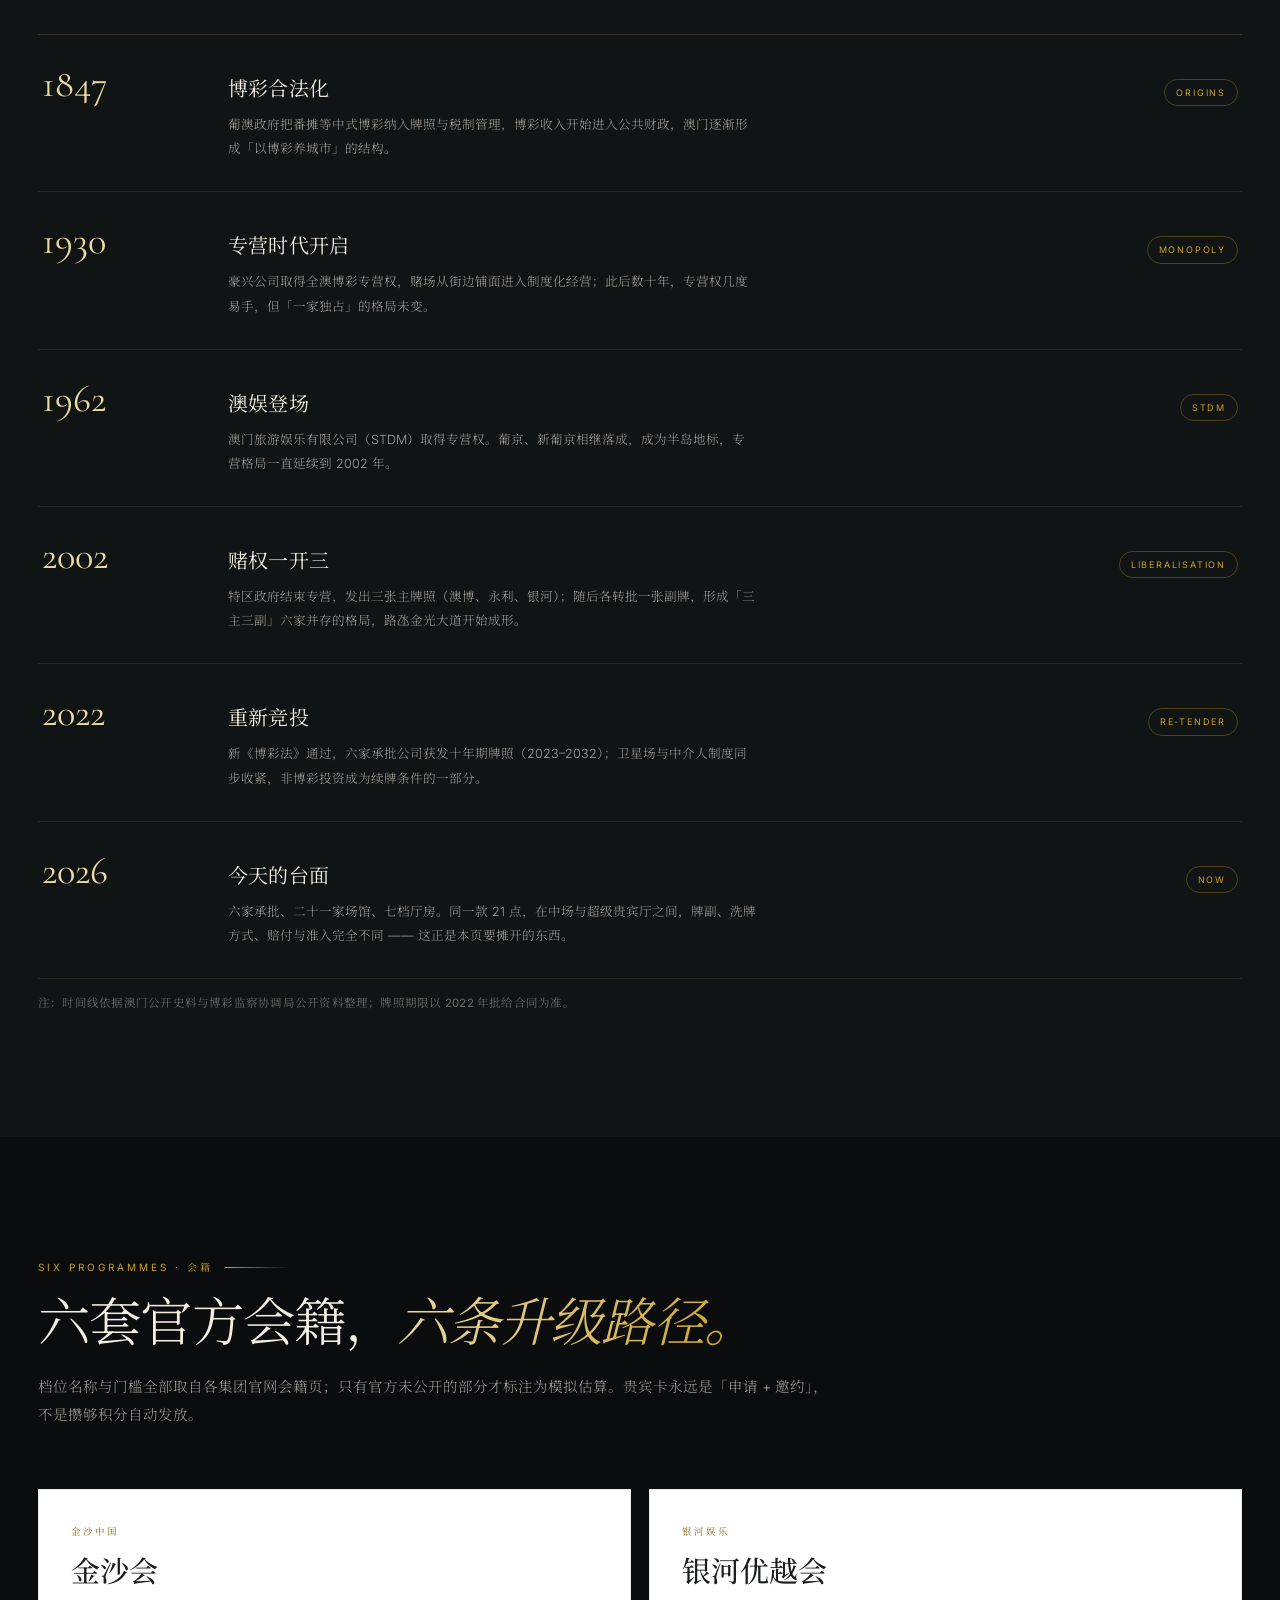
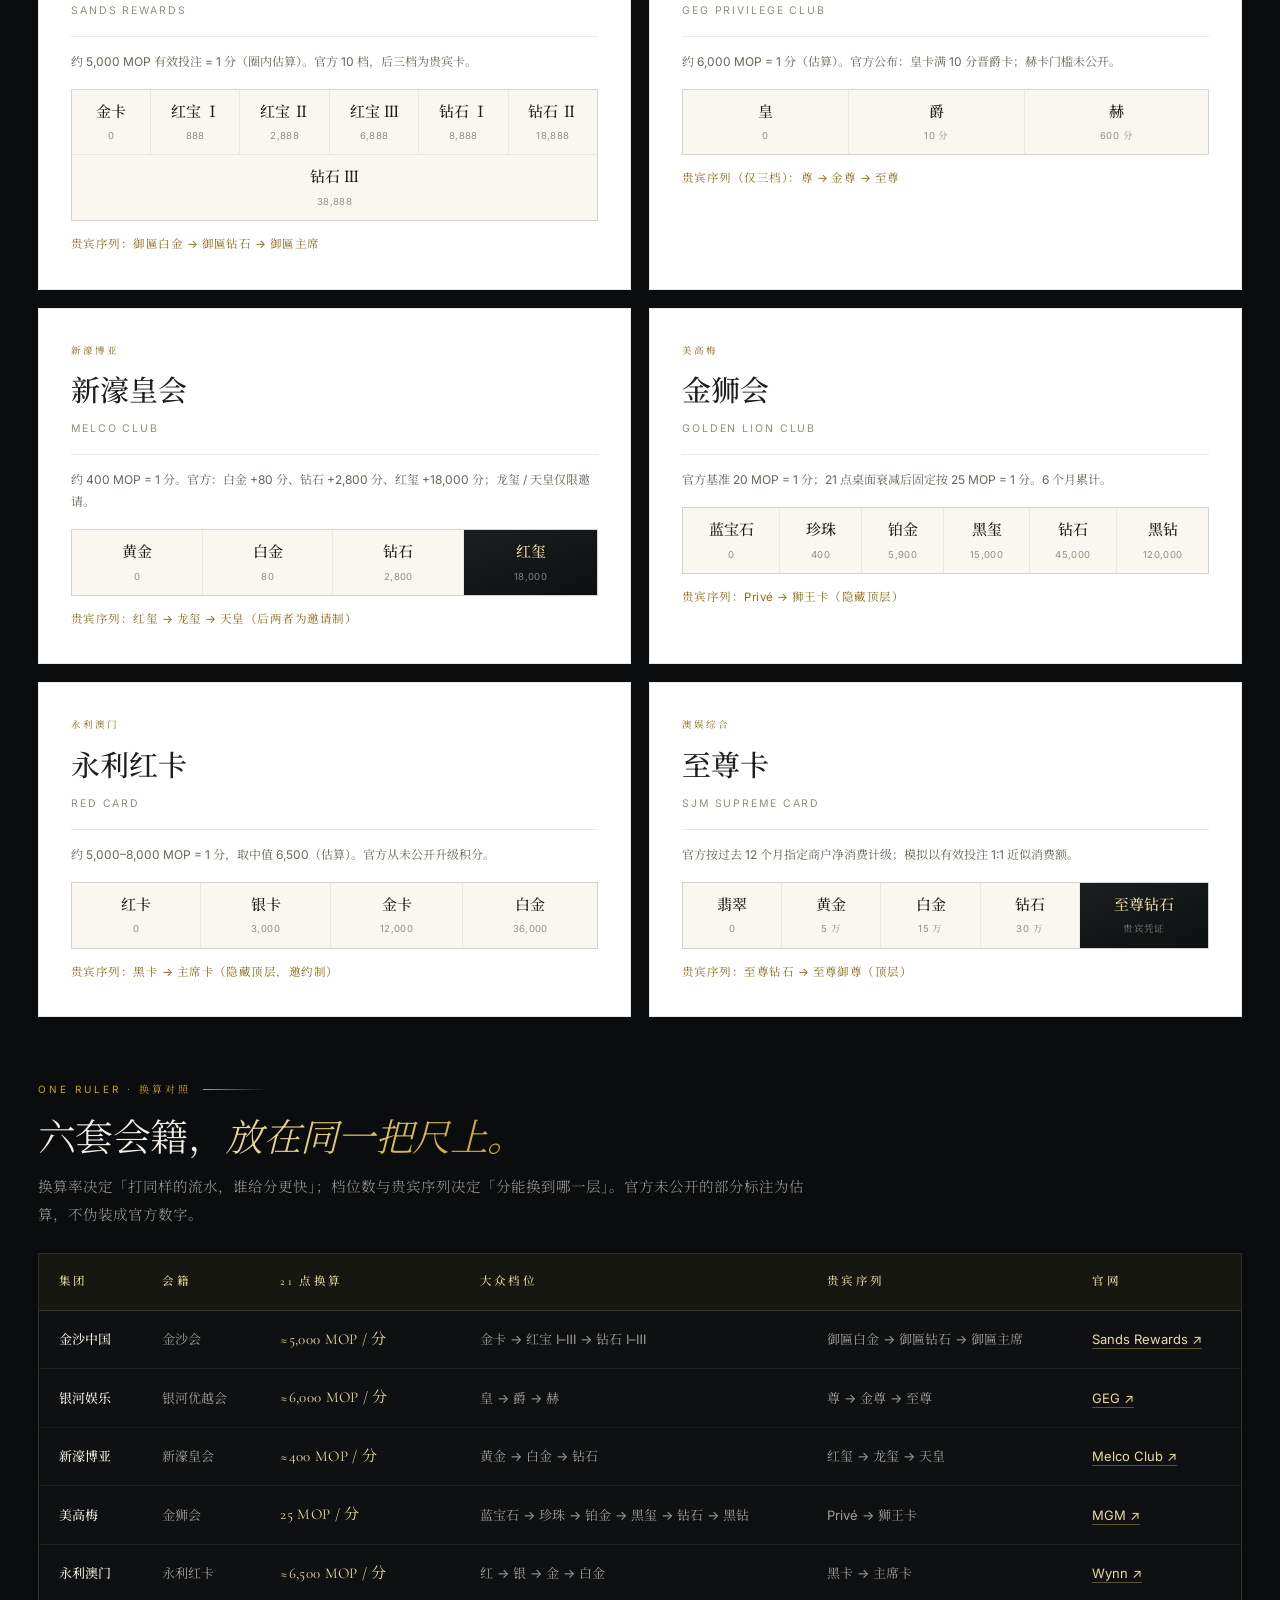
==== commit 367972d6: "feat: 首页扩充为完整内容站（台规/附加注/策略/厅房/场馆/会籍/卡库/FAQ） - 新增九大分区：规则、附加注、策略表、七档厅房、二十一家场馆、赌权史、六套会籍、五十余张卡面、术语与常见问题 " ====
--- a/docs/index.html
+++ b/docs/index.html
@@ -1,179 +1,545 @@
-<!DOCTYPE html>
+﻿<!DOCTYPE html>
 <html lang="zh-CN">
 <head>
 <meta charset="utf-8">
 <meta name="viewport" content="width=device-width, initial-scale=1">
-<title>澳门娱乐场模拟器 · 21 点台面与会员礼遇</title>
-<meta name="description" content="澳门娱乐场模拟器：按澳门法定规章复刻的六门 21 点台面，21 家娱乐场、六套会员体系与贵宾卡，积分可兑换六家公司官网公布的餐饮、住宿、演出与水疗礼遇。">
+<title>澳门娱乐场模拟器 · 21 点台面 · 六套会籍 · 二十一家场馆</title>
+<meta name="description" content="澳门娱乐场模拟器：按澳门现行《二十一点法定规章》复刻的六门台，二十一家娱乐场、七档厅房、六套官方会籍与五十余张会员卡面。台规、台面几何、基本策略表、赌权时间线、积分换算与庄家优势全部可查。">
+<meta name="theme-color" content="#0A0C0D">
 <link rel="preconnect" href="https://fonts.googleapis.com">
 <link rel="preconnect" href="https://fonts.gstatic.com" crossorigin>
-<link href="https://fonts.googleapis.com/css2?family=Cormorant+Garamond:ital,wght@0,300;0,400;0,500;0,600;1,300;1,400&family=Inter:wght@300;400;500;600&family=Noto+Serif+SC:wght@300;400;600&display=swap" rel="stylesheet">
+<link href="https://fonts.googleapis.com/css2?family=Cormorant+Garamond:ital,wght@0,300;0,400;0,500;0,600;1,300;1,400;1,500&family=Inter:wght@300;400;500;600&family=Noto+Serif+SC:wght@300;400;600&display=swap" rel="stylesheet">
 <link rel="icon" href="assets/favicon.ico" sizes="any">
 <link rel="apple-touch-icon" href="assets/apple-touch-icon.png">
 <style>
 :root{
-  --ink:#0A0C0D; --ink-2:#121516; --ink-3:#1A1E1F;
-  --cream:#F3EEE4; --cream-2:#E9E2D4; --paper:#FAF7F0;
-  --gold:#C9A227; --gold-lt:#E7D49A; --gold-dp:#8E6F1C;
-  --txt:#F3EEE4; --txt-dim:rgba(243,238,228,.62); --txt-dim2:rgba(243,238,228,.42);
-  --dark-txt:#1B1E1C; --dark-dim:#6A6558;
-  --serif:"Cormorant Garamond","Noto Serif SC",Georgia,serif;
+  --ink:#0A0C0D; --ink-2:#111415; --ink-3:#181C1D; --ink-4:#202526;
+  --cream:#F3EEE4; --cream-2:#E7DFD0; --paper:#FAF7F0;
+  --gold:#C9A227; --gold-lt:#EBD9A4; --gold-dp:#8A6A18; --gold-glow:rgba(201,162,39,.22);
+  --txt:#F3EEE4; --txt-dim:rgba(243,238,228,.64); --txt-dim2:rgba(243,238,228,.40);
+  --dark-txt:#1B1E1C; --dark-dim:#6A6558; --dark-dim2:#948D7C;
+  --serif:"Cormorant Garamond","Noto Serif SC",Georgia,"Songti SC",serif;
   --sans:"Inter","Noto Serif SC",-apple-system,"PingFang SC","Microsoft YaHei",sans-serif;
-  --max:1240px; --pad:34px;
+  --max:1280px; --pad:38px;
+  --ease:cubic-bezier(.2,.7,.2,1);
 }
 *{box-sizing:border-box;margin:0;padding:0}
 html{scroll-behavior:smooth}
-body{
-  background:var(--ink); color:var(--txt); font-family:var(--sans);
-  font-size:16px; line-height:1.7; -webkit-font-smoothing:antialiased; overflow-x:hidden;
-}
+body{background:var(--ink);color:var(--txt);font-family:var(--sans);font-size:16px;line-height:1.7;
+  -webkit-font-smoothing:antialiased;overflow-x:hidden}
 a{color:inherit;text-decoration:none}
 img{display:block;max-width:100%}
+::selection{background:rgba(201,162,39,.32);color:#fff}
+.grain{position:fixed;inset:0;z-index:1;pointer-events:none;opacity:.035;mix-blend-mode:overlay;
+  background-image:url("data:image/svg+xml;utf8,<svg xmlns='http://www.w3.org/2000/svg' width='160' height='160'><filter id='n'><feTurbulence type='fractalNoise' baseFrequency='0.85' numOctaves='3'/></filter><rect width='160' height='160' filter='url(%23n)' opacity='0.6'/></svg>")}
 
 /* ============ 导航 ============ */
-.nav-wrap{position:fixed;top:0;left:0;right:0;z-index:80;padding:22px var(--pad);
+.nav-wrap{position:fixed;top:0;left:0;right:0;z-index:90;padding:22px var(--pad);
   transition:background .45s ease,backdrop-filter .45s ease,border-color .45s ease,padding .45s ease;
   border-bottom:1px solid transparent}
-.nav-wrap.solid{background:rgba(10,12,13,.82);backdrop-filter:blur(16px) saturate(140%);
-  -webkit-backdrop-filter:blur(16px) saturate(140%);border-bottom-color:rgba(231,212,154,.14);padding-top:14px;padding-bottom:14px}
-.nav{max-width:var(--max);margin:0 auto;display:flex;align-items:center;gap:34px}
-.brand{display:flex;align-items:center;gap:12px}
-.brand .mark{width:34px;height:34px;border-radius:3px;display:grid;place-items:center;flex:none;
-  background:linear-gradient(150deg,#1D2223,#0B0D0E);border:1px solid rgba(231,212,154,.4);
-  color:var(--gold-lt);font-family:var(--serif);font-size:16px;letter-spacing:.06em}
+.nav-wrap.solid{background:rgba(9,11,12,.84);backdrop-filter:blur(18px) saturate(150%);
+  -webkit-backdrop-filter:blur(18px) saturate(150%);border-bottom-color:rgba(231,212,154,.13);padding-top:13px;padding-bottom:13px}
+.nav{max-width:var(--max);margin:0 auto;display:flex;align-items:center;gap:30px}
+.brand{display:flex;align-items:center;gap:12px;flex:none}
+.brand .mark{width:36px;height:36px;border-radius:2px;display:grid;place-items:center;
+  background:linear-gradient(150deg,#202627,#0A0C0D);border:1px solid rgba(231,212,154,.42);
+  color:var(--gold-lt);font-family:var(--serif);font-size:16px;letter-spacing:.06em;
+  box-shadow:inset 0 1px 0 rgba(255,255,255,.08),0 6px 18px -12px rgba(201,162,39,.8)}
 .brand b{display:block;font-family:var(--serif);font-size:20px;font-weight:500;letter-spacing:.03em;line-height:1.1}
 .brand small{display:block;font-size:8.5px;letter-spacing:.34em;text-transform:uppercase;color:var(--txt-dim2);margin-top:3px}
-.nav-links{display:flex;gap:30px;flex:1}
-.nav-links a{font-size:11px;letter-spacing:.22em;text-transform:uppercase;color:var(--txt-dim);transition:color .25s;position:relative;padding:4px 0}
+.nav-links{display:flex;gap:24px;flex:1;justify-content:center}
+.nav-links a{font-size:11px;letter-spacing:.2em;text-transform:uppercase;color:var(--txt-dim);transition:color .25s;position:relative;padding:4px 0;white-space:nowrap}
 .nav-links a:hover,.nav-links a.on{color:var(--gold-lt)}
 .nav-links a.on::after{content:"";position:absolute;left:0;right:0;bottom:-2px;height:1px;background:var(--gold)}
-.btn-pill{display:inline-flex;align-items:center;gap:9px;border-radius:999px;padding:11px 24px;cursor:pointer;
-  font-size:11px;letter-spacing:.2em;text-transform:uppercase;transition:.25s;white-space:nowrap;border:1px solid transparent}
-.btn-solid{background:#0A0C0D;color:var(--cream)}
-.btn-solid:hover{background:#1B2021;transform:translateY(-1px)}
-.btn-gold{background:linear-gradient(135deg,var(--gold-lt),var(--gold));color:#14110A;font-weight:500}
-.btn-gold:hover{transform:translateY(-1px);box-shadow:0 12px 30px -14px rgba(201,162,39,.7)}
-.btn-line{border-color:rgba(243,238,228,.34);color:var(--txt)}
-.btn-line:hover{border-color:var(--gold-lt);color:var(--gold-lt);background:rgba(231,212,154,.08)}
-.nav .btn-pill:last-child{background:rgba(243,238,228,.07);border-color:rgba(231,212,154,.32);color:var(--gold-lt)}
-.nav .btn-pill:last-child:hover{background:rgba(231,212,154,.16)}
+.btn-pill{display:inline-flex;align-items:center;gap:9px;border-radius:999px;padding:11px 22px;cursor:pointer;
+  font-size:11px;letter-spacing:.18em;text-transform:uppercase;transition:.28s var(--ease);white-space:nowrap;border:1px solid transparent}
+.btn-gold{background:linear-gradient(135deg,var(--gold-lt),var(--gold));color:#14110A;font-weight:600;
+  box-shadow:0 10px 26px -14px rgba(201,162,39,.9)}
+.btn-gold:hover{transform:translateY(-2px);box-shadow:0 16px 34px -14px rgba(201,162,39,.95)}
+.btn-line{border-color:rgba(243,238,228,.30);color:var(--txt)}
+.btn-line:hover{border-color:var(--gold-lt);color:var(--gold-lt);background:rgba(231,212,154,.07)}
+.nav .btn-pill:last-child{background:rgba(243,238,228,.06);border-color:rgba(231,212,154,.30);color:var(--gold-lt)}
+.nav .btn-pill:last-child:hover{background:rgba(231,212,154,.15)}
+.nav-toggle{display:none}
+.mnav{position:fixed;inset:0;z-index:85;background:rgba(9,11,12,.97);backdrop-filter:blur(18px);
+  display:flex;flex-direction:column;justify-content:center;gap:6px;padding:90px var(--pad) 60px;
+  opacity:0;pointer-events:none;transition:opacity .35s ease;overflow-y:auto;overscroll-behavior:contain}
+.mnav.open{opacity:1;pointer-events:auto}
+.mnav a{font-family:var(--serif);font-size:30px;font-weight:300;letter-spacing:.02em;color:var(--cream);
+  padding:12px 0;border-bottom:1px solid rgba(231,212,154,.1);transition:color .25s,padding-left .25s}
+.mnav a:hover{color:var(--gold-lt);padding-left:8px}
+@media(max-height:820px){
+  .mnav{justify-content:flex-start;gap:0;padding-top:80px;padding-bottom:32px}
+  .mnav a{font-size:23px;padding:7px 0}
+}
+@media(max-width:1180px){
+  .nav-links{display:none}.nav{gap:14px}
+  .nav-toggle{display:grid;place-items:center;width:40px;height:36px;border:1px solid rgba(231,212,154,.3);
+    border-radius:6px;background:none;cursor:pointer;gap:5px;margin-left:auto}
+  .nav-toggle i{display:block;width:17px;height:1px;background:var(--gold-lt);transition:transform .3s,opacity .3s}
+  .nav-toggle.on i:nth-child(1){transform:translateY(6px) rotate(45deg)}
+  .nav-toggle.on i:nth-child(2){opacity:0}
+  .nav-toggle.on i:nth-child(3){transform:translateY(-6px) rotate(-45deg)}
+}
+@media(max-width:720px){.nav .btn-pill{display:none}}
 
 /* ============ HERO ============ */
 .hero{position:relative;min-height:100svh;display:flex;align-items:center;overflow:hidden;
-  background:linear-gradient(180deg,#0A0C0D 0%,#111514 45%,#0A0C0D 100%)}
-.hero-bg{position:absolute;inset:0;background-size:cover;background-position:center 24%;opacity:.9;
-  transform:scale(1.06);animation:drift 26s ease-in-out infinite alternate}
-@keyframes drift{from{transform:scale(1.06) translate3d(0,0,0)}to{transform:scale(1.13) translate3d(-1.2%,-1.4%,0)}}
-.hero-veil{position:absolute;inset:0;background:
-  linear-gradient(180deg,rgba(8,10,10,.62) 0%,rgba(8,10,10,.34) 34%,rgba(8,10,10,.62) 72%,rgba(10,12,13,.95) 100%),
-  radial-gradient(78% 62% at 16% 52%,rgba(8,10,10,.78),rgba(8,10,10,.28) 62%,transparent 88%)}
-.hero-inner{position:relative;z-index:2;max-width:var(--max);width:100%;margin:0 auto;padding:150px var(--pad) 96px}
-.eyebrow{display:inline-flex;align-items:center;gap:11px;font-size:10px;letter-spacing:.3em;text-transform:uppercase;
-  color:var(--gold-lt);border:1px solid rgba(231,212,154,.42);border-radius:999px;padding:8px 18px;
-  background:rgba(10,12,13,.34);backdrop-filter:blur(6px)}
-.eyebrow i{width:5px;height:5px;border-radius:50%;background:var(--gold);display:block}
-.hero h1{font-family:var(--serif);font-weight:300;font-size:clamp(44px,7.2vw,104px);line-height:1.02;letter-spacing:-.015em;
-  margin:30px 0 26px;max-width:16ch}
-.hero h1 em{font-style:italic;color:var(--gold-lt);display:inline-block;font-weight:400}
-.hero-lead{max-width:620px;font-size:15px;line-height:2;color:var(--txt-dim);font-weight:300}
+  background:linear-gradient(180deg,#0A0C0D 0%,#101414 46%,#0A0C0D 100%);isolation:isolate}
+.hero-bg{position:absolute;inset:0;z-index:-2;background-size:cover;background-position:center 22%;opacity:.92;
+  transform:scale(1.05);animation:drift 28s ease-in-out infinite alternate}
+@keyframes drift{from{transform:scale(1.05) translate3d(0,0,0)}to{transform:scale(1.13) translate3d(-1.4%,-1.6%,0)}}
+.hero-veil{position:absolute;inset:0;z-index:-1;background:
+  linear-gradient(180deg,rgba(7,9,9,.66) 0%,rgba(7,9,9,.30) 32%,rgba(7,9,9,.58) 70%,rgba(10,12,13,.97) 100%),
+  radial-gradient(80% 64% at 14% 50%,rgba(7,9,9,.84),rgba(7,9,9,.22) 60%,transparent 88%)}
+.hero-inner{position:relative;z-index:2;max-width:var(--max);width:100%;margin:0 auto;padding:158px var(--pad) 92px}
+.eyebrow{display:inline-flex;align-items:center;gap:11px;font-size:10px;letter-spacing:.30em;text-transform:uppercase;
+  color:var(--gold-lt);border:1px solid rgba(231,212,154,.40);border-radius:999px;padding:8px 18px;
+  background:rgba(10,12,13,.36);backdrop-filter:blur(6px)}
+.eyebrow i{width:5px;height:5px;border-radius:50%;background:var(--gold);display:block;box-shadow:0 0 10px var(--gold)}
+.hero h1{font-family:var(--serif);font-weight:300;font-size:clamp(42px,7.4vw,106px);line-height:1.02;letter-spacing:-.018em;
+  margin:30px 0 26px;max-width:15ch}
+.hero h1 em{font-style:italic;font-weight:400;display:inline-block;
+  background:linear-gradient(100deg,#F6EADF 0%,var(--gold-lt) 38%,var(--gold) 74%,#F1DFAE 100%);
+  -webkit-background-clip:text;background-clip:text;color:transparent}
+.hero-lead{max-width:632px;font-size:15px;line-height:2;color:var(--txt-dim);font-weight:300}
 .hero-lead b{color:var(--txt);font-weight:500}
-.hero-cta{display:flex;gap:14px;flex-wrap:wrap;margin-top:40px}
-.hero-stats{display:grid;grid-template-columns:repeat(4,minmax(0,1fr));gap:0;margin-top:84px;
-  border-top:1px solid rgba(231,212,154,.16);padding-top:34px}
-@media(max-width:720px){.hero-stats{grid-template-columns:repeat(2,1fr);gap:26px 0}}
-.hero-stats div{padding-left:26px;border-left:1px solid rgba(231,212,154,.16)}
+.hero-cta{display:flex;gap:14px;flex-wrap:wrap;margin-top:38px}
+.hero-stats{display:grid;grid-template-columns:repeat(5,minmax(0,1fr));gap:0;margin-top:78px;
+  border-top:1px solid rgba(231,212,154,.15);padding-top:32px}
+@media(max-width:760px){.hero-stats{grid-template-columns:repeat(3,1fr);gap:26px 0}}
+@media(max-width:460px){.hero-stats{grid-template-columns:repeat(2,1fr)}}
+.hero-stats div{padding-left:24px;border-left:1px solid rgba(231,212,154,.14)}
 .hero-stats div:first-child{padding-left:0;border-left:none}
-.hero-stats b{display:block;font-family:var(--serif);font-size:clamp(30px,3.6vw,50px);font-weight:400;line-height:1;letter-spacing:.01em}
-.hero-stats span{display:block;font-size:9.5px;letter-spacing:.28em;text-transform:uppercase;color:var(--txt-dim2);margin-top:12px}
-.scroll-hint{position:absolute;left:50%;bottom:34px;transform:translateX(-50%);z-index:3;
-  width:1px;height:64px;background:linear-gradient(180deg,transparent,rgba(231,212,154,.65))}
+.hero-stats b{display:block;font-family:var(--serif);font-size:clamp(28px,3.4vw,46px);font-weight:400;line-height:1;letter-spacing:.01em}
+.hero-stats b sup{font-size:.42em;letter-spacing:.1em;vertical-align:super;color:var(--gold)}
+.hero-stats span{display:block;font-size:9.5px;letter-spacing:.26em;text-transform:uppercase;color:var(--txt-dim2);margin-top:11px}
+.scroll-hint{position:absolute;left:50%;bottom:30px;transform:translateX(-50%);z-index:3;
+  width:1px;height:62px;background:linear-gradient(180deg,transparent,rgba(231,212,154,.62))}
 .scroll-hint::after{content:"";position:absolute;left:-3px;bottom:0;width:7px;height:7px;border-right:1px solid var(--gold);
   border-bottom:1px solid var(--gold);transform:rotate(45deg)}
 
+/* ============ 跑马灯 ============ */
+.ribbon{border-top:1px solid rgba(231,212,154,.13);border-bottom:1px solid rgba(231,212,154,.13);
+  background:#0C0F10;overflow:hidden;position:relative;z-index:2;padding:19px 0}
+.ribbon-track{display:flex;gap:52px;width:max-content;animation:slide 46s linear infinite}
+.ribbon-track span{font-family:var(--serif);font-size:14px;letter-spacing:.30em;text-transform:uppercase;
+  color:rgba(243,238,228,.42);display:inline-flex;align-items:center;gap:52px;white-space:nowrap}
+.ribbon-track span::after{content:"";width:4px;height:4px;border-radius:50%;background:var(--gold-dp);display:block;flex:none}
+@keyframes slide{from{transform:translateX(0)}to{transform:translateX(-50%)}}
+
 /* ============ 通用版式 ============ */
-.sec{padding:120px 0}
+.sec{padding:122px 0;position:relative}
+section[id],header[id]{scroll-margin-top:92px}
 .wrap{max-width:var(--max);margin:0 auto;padding:0 var(--pad)}
-.sec-head{max-width:760px;margin-bottom:64px}
-.sec-head .kicker{font-size:10px;letter-spacing:.3em;text-transform:uppercase;color:var(--gold);display:flex;align-items:center;gap:12px}
+.sec-head{max-width:790px;margin-bottom:60px}
+.sec-head .kicker{font-size:10px;letter-spacing:.30em;text-transform:uppercase;color:var(--gold);display:flex;align-items:center;gap:12px}
 .sec-head .kicker::after{content:"";height:1px;width:64px;background:linear-gradient(90deg,var(--gold),transparent)}
-.sec-head h2{font-family:var(--serif);font-weight:300;font-size:clamp(30px,4.2vw,58px);line-height:1.12;letter-spacing:-.015em;margin:20px 0 18px}
-.sec-head h2 em{font-style:italic;color:var(--gold-lt);display:inline-block}
+.sec-head h2{font-family:var(--serif);font-weight:300;font-size:clamp(31px,4.1vw,58px);line-height:1.12;letter-spacing:-.015em;margin:20px 0 18px}
+.sec-head h2 em{font-style:italic;display:inline-block;
+  background:linear-gradient(100deg,var(--gold-lt),var(--gold));-webkit-background-clip:text;background-clip:text;color:transparent}
 .sec-head p{font-size:14.5px;line-height:1.95;color:var(--txt-dim);font-weight:300}
 .cream{background:var(--cream);color:var(--dark-txt)}
 .cream .sec-head .kicker{color:var(--gold-dp)}
 .cream .sec-head .kicker::after{background:linear-gradient(90deg,var(--gold-dp),transparent)}
-.cream .sec-head h2 em{color:var(--gold-dp)}
+.cream .sec-head h2 em{background:linear-gradient(100deg,var(--gold-dp),#B08D24);-webkit-background-clip:text;background-clip:text;color:transparent}
 .cream .sec-head p{color:var(--dark-dim)}
 .paper{background:var(--paper)}
+.alt{background:var(--ink-2)}
+
+/* 装饰分隔 */
+.orn{display:flex;align-items:center;justify-content:center;gap:16px;opacity:.62;margin:0 auto 54px}
+.orn::before,.orn::after{content:"";height:1px;width:min(180px,22vw);background:linear-gradient(90deg,transparent,rgba(201,162,39,.7))}
+.orn::after{background:linear-gradient(270deg,transparent,rgba(201,162,39,.7))}
+.orn i{width:6px;height:6px;border:1px solid var(--gold);transform:rotate(45deg);display:block}
 
 /* ============ 入口 ============ */
-.entries{display:grid;grid-template-columns:1.12fr .88fr;gap:22px}
+.entries{display:grid;grid-template-columns:1.1fr .9fr;gap:22px}
 @media(max-width:900px){.entries{grid-template-columns:1fr}}
-.entry{position:relative;overflow:hidden;border-radius:4px;min-height:420px;display:flex;flex-direction:column;justify-content:flex-end;
-  padding:40px;isolation:isolate}
-.entry .bg{position:absolute;inset:0;z-index:-2;background-size:cover;background-position:center;transition:transform 1.1s cubic-bezier(.2,.7,.2,1)}
+.entry{position:relative;overflow:hidden;border-radius:3px;min-height:452px;display:flex;flex-direction:column;justify-content:flex-end;
+  padding:42px;isolation:isolate;border:1px solid rgba(27,30,28,.08);transition:transform .6s var(--ease),box-shadow .6s var(--ease)}
+.entry:hover{transform:translateY(-4px);box-shadow:0 34px 60px -40px rgba(10,12,13,.56)}
+.entry .bg{position:absolute;inset:0;z-index:-2;background-size:cover;background-position:center;transition:transform 1.2s var(--ease)}
 .entry .veil{position:absolute;inset:0;z-index:-1;background:
-  linear-gradient(180deg,rgba(8,10,10,.52) 0%,rgba(8,10,10,.74) 42%,rgba(8,10,10,.96) 100%),
-  radial-gradient(105% 72% at 18% 100%,rgba(8,10,10,.88),transparent 62%)}
-.entry:hover .bg{transform:scale(1.07)}
-.entry .no{font-size:10px;letter-spacing:.3em;color:var(--gold-lt);opacity:.9}
-.entry h3{font-family:var(--serif);font-weight:300;font-size:clamp(28px,3vw,42px);margin:14px 0 12px;letter-spacing:-.01em}
+  linear-gradient(180deg,rgba(7,9,9,.50) 0%,rgba(7,9,9,.72) 40%,rgba(7,9,9,.96) 100%),
+  radial-gradient(105% 72% at 16% 100%,rgba(7,9,9,.90),transparent 62%)}
+.entry:hover .bg{transform:scale(1.06)}
+.entry .no{font-size:10px;letter-spacing:.30em;color:var(--gold-lt);opacity:.92}
+.entry h3{font-family:var(--serif);font-weight:300;font-size:clamp(28px,3vw,44px);margin:14px 0 12px;letter-spacing:-.01em;color:var(--txt)}
 .entry p{font-size:13.5px;line-height:1.9;color:var(--txt-dim);max-width:46ch;font-weight:300}
-.entry .go{display:inline-flex;align-items:center;gap:12px;margin-top:26px;font-size:10.5px;letter-spacing:.26em;text-transform:uppercase;
-  color:var(--gold-lt);border-bottom:1px solid rgba(231,212,154,.42);padding-bottom:7px;transition:.25s}
-.entry:hover .go{border-color:var(--gold-lt);gap:18px}
-.entry.gold-card{border:1px solid rgba(201,162,39,.42);box-shadow:0 30px 60px -40px rgba(10,12,13,.9)}
-
-/* ============ 规则清单 ============ */
-.rules{display:grid;grid-template-columns:repeat(3,1fr);gap:1px;background:rgba(231,212,154,.14);border:1px solid rgba(231,212,154,.14)}
+.entry .go{display:inline-flex;align-items:center;gap:12px;margin-top:24px;font-size:10.5px;letter-spacing:.26em;text-transform:uppercase;
+  color:var(--gold-lt);border-bottom:1px solid rgba(231,212,154,.42);padding-bottom:7px;transition:.28s}
+.entry:hover .go{border-color:var(--gold-lt);gap:20px}
+.entry .tags{display:flex;flex-wrap:wrap;gap:8px;margin-top:20px}
+.entry .tag{font-size:10px;letter-spacing:.14em;text-transform:uppercase;color:rgba(243,238,228,.72);
+  border:1px solid rgba(231,212,154,.28);border-radius:999px;padding:5px 12px;background:rgba(10,12,13,.34)}
+.entry.gold-card{border:1px solid rgba(201,162,39,.46);box-shadow:0 30px 60px -44px rgba(201,162,39,.7)}
+
+/* ============ 规则卡 ============ */
+.rules{display:grid;grid-template-columns:repeat(3,1fr);gap:1px;background:rgba(231,212,154,.13);border:1px solid rgba(231,212,154,.13)}
 @media(max-width:980px){.rules{grid-template-columns:repeat(2,1fr)}}
 @media(max-width:620px){.rules{grid-template-columns:1fr}}
-.rule{background:var(--ink-2);padding:40px 34px;transition:background .35s}
+.rule{background:var(--ink-2);padding:42px 34px;transition:background .4s}
 .rule:hover{background:var(--ink-3)}
 .rule .idx{font-family:var(--serif);font-size:13px;letter-spacing:.24em;color:var(--gold)}
-.rule h4{font-family:var(--serif);font-weight:400;font-size:23px;margin:16px 0 12px;letter-spacing:.01em}
+.rule h4{font-family:var(--serif);font-weight:400;font-size:23px;margin:16px 0 11px;letter-spacing:.01em}
 .rule p{font-size:13px;line-height:1.9;color:var(--txt-dim);font-weight:300}
-
-/* ============ 会员 / 图文 ============ */
-.split{display:grid;grid-template-columns:.95fr 1.05fr;gap:64px;align-items:center}
-@media(max-width:960px){.split{grid-template-columns:1fr;gap:38px}}
-.figure{position:relative;overflow:hidden;border-radius:4px;aspect-ratio:4/3;background:var(--ink-3)}
-.figure img{width:100%;height:100%;object-fit:cover}
-.figure::after{content:"";position:absolute;inset:0;border:1px solid rgba(231,212,154,.22);pointer-events:none}
-.figure figcaption{position:absolute;left:22px;bottom:18px;font-size:9.5px;letter-spacing:.26em;text-transform:uppercase;
-  color:var(--gold-lt);text-shadow:0 2px 12px rgba(0,0,0,.6)}
-.tiers{display:grid;grid-template-columns:repeat(2,1fr);gap:1px;background:var(--cream-2);border:1px solid var(--cream-2);margin-top:38px}
-@media(max-width:620px){.tiers{grid-template-columns:1fr}}
-.tier{background:var(--paper);padding:26px 24px}
-.tier b{display:block;font-family:var(--serif);font-size:20px;font-weight:500;color:var(--dark-txt)}
-.tier span{display:block;font-size:11px;letter-spacing:.06em;color:var(--dark-dim);margin-top:7px;line-height:1.7}
+.rule p em{font-style:normal;color:var(--gold-lt);border-bottom:1px dotted rgba(231,212,154,.4)}
+
+/* ============ 数据表 ============ */
+.table-wrap{overflow-x:auto;border:1px solid rgba(231,212,154,.16);background:rgba(255,255,255,.015)}
+.data-table{width:100%;border-collapse:collapse;font-size:13px;min-width:640px}
+.data-table thead th{font-family:var(--serif);font-weight:500;font-size:11.5px;letter-spacing:.20em;text-transform:uppercase;
+  color:var(--gold-lt);text-align:left;padding:18px 20px;border-bottom:1px solid rgba(231,212,154,.2);
+  background:rgba(201,162,39,.05);white-space:nowrap}
+.data-table tbody td{padding:16px 20px;border-bottom:1px solid rgba(231,212,154,.08);color:var(--txt-dim);vertical-align:middle}
+.data-table tbody tr:last-child td{border-bottom:none}
+.data-table tbody tr{transition:background .3s}
+.data-table tbody tr:hover{background:rgba(231,212,154,.05)}
+.data-table td b{color:var(--txt);font-weight:500}
+.data-table td .mono{font-family:var(--serif);font-size:15px;color:var(--gold-lt);letter-spacing:.02em}
+.data-table .neg{color:#D98873}
+.data-table .pos{color:#8FBF94}
+.table-note{font-size:11.5px;color:var(--txt-dim2);margin-top:14px;line-height:1.9;letter-spacing:.02em}
+.cream .table-wrap{border-color:rgba(27,30,28,.12);background:rgba(255,255,255,.5)}
+.cream .data-table thead th{color:var(--gold-dp);border-bottom-color:rgba(27,30,28,.16);background:rgba(201,162,39,.07)}
+.cream .data-table tbody td{color:var(--dark-dim);border-bottom-color:rgba(27,30,28,.07)}
+.cream .data-table tbody tr:hover{background:rgba(201,162,39,.06)}
+.cream .data-table td b{color:var(--dark-txt)}
+.cream .data-table td .mono{color:var(--gold-dp)}
+.cream .table-note{color:var(--dark-dim2)}
+
+/* 穿透率条 */
+.bar{position:relative;display:block;height:4px;background:rgba(231,212,154,.13);border-radius:2px;min-width:88px;margin-top:7px}
+.bar i{position:absolute;left:0;top:0;bottom:0;background:linear-gradient(90deg,var(--gold-dp),var(--gold-lt));border-radius:2px}
+
+/* ============ 厅房矩阵 ============ */
+.rooms-grid{display:grid;grid-template-columns:repeat(3,1fr);gap:18px}
+@media(max-width:1000px){.rooms-grid{grid-template-columns:repeat(2,1fr)}}
+@media(max-width:640px){.rooms-grid{grid-template-columns:1fr}}
+.room-card{position:relative;padding:30px 28px 26px;border:1px solid rgba(231,212,154,.16);
+  background:linear-gradient(165deg,rgba(255,255,255,.03),rgba(255,255,255,0) 58%);overflow:hidden;transition:.4s var(--ease)}
+.room-card:hover{border-color:rgba(231,212,154,.42);transform:translateY(-3px);background:linear-gradient(165deg,rgba(201,162,39,.07),transparent 62%)}
+.room-card .lv{font-family:var(--serif);font-size:11px;letter-spacing:.24em;color:var(--gold);text-transform:uppercase}
+.room-card h4{font-family:var(--serif);font-weight:400;font-size:26px;margin:10px 0 6px}
+.room-card .sub{font-size:11.5px;letter-spacing:.05em;color:var(--txt-dim2)}
+.room-card ul{list-style:none;margin-top:18px;display:grid;gap:9px}
+.room-card li{display:flex;justify-content:space-between;gap:14px;font-size:12px;color:var(--txt-dim);
+  padding-bottom:9px;border-bottom:1px dashed rgba(231,212,154,.1)}
+.room-card li:last-child{border-bottom:none;padding-bottom:0}
+.room-card li b{color:var(--txt);font-weight:500;letter-spacing:.02em}
+.room-card .need{position:absolute;top:26px;right:26px;font-size:9.5px;letter-spacing:.2em;text-transform:uppercase;
+  color:rgba(231,212,154,.7);border:1px solid rgba(231,212,154,.28);border-radius:999px;padding:4px 10px}
+.room-card.locked{border-color:rgba(231,212,154,.34)}
+.room-card.locked .need{background:rgba(201,162,39,.14);color:var(--gold-lt)}
+
+/* ============ 场馆名录 ============ */
+.op-bar{display:flex;flex-wrap:wrap;gap:9px;margin-bottom:34px}
+.op-bar button{font:inherit;font-size:11px;letter-spacing:.16em;text-transform:uppercase;cursor:pointer;
+  padding:9px 18px;border-radius:999px;border:1px solid rgba(27,30,28,.16);background:transparent;
+  color:var(--dark-dim);transition:.25s}
+.op-bar button:hover{border-color:var(--gold-dp);color:var(--gold-dp)}
+.op-bar button.on{background:var(--ink);color:var(--cream);border-color:var(--ink)}
+.casino-grid{display:grid;grid-template-columns:repeat(3,1fr);gap:1px;background:rgba(27,30,28,.1);border:1px solid rgba(27,30,28,.1)}
+@media(max-width:980px){.casino-grid{grid-template-columns:repeat(2,1fr)}}
+@media(max-width:600px){.casino-grid{grid-template-columns:1fr}}
+.casino{background:var(--paper);padding:30px 28px;transition:.35s;position:relative;display:flex;flex-direction:column}
+.casino:hover{background:#fff;box-shadow:inset 3px 0 0 var(--gold)}
+.casino .op{font-size:9.5px;letter-spacing:.22em;text-transform:uppercase;color:var(--gold-dp)}
+.casino h4{font-family:var(--serif);font-size:26px;font-weight:500;margin:9px 0 8px;color:var(--dark-txt)}
+.casino .note{font-size:12px;line-height:1.85;color:var(--dark-dim);margin-bottom:16px}
+.casino .chips{display:flex;flex-wrap:wrap;gap:6px;margin-top:auto}
+.casino .chips span{font-size:9.5px;letter-spacing:.06em;padding:4px 9px;border:1px solid rgba(27,30,28,.14);
+  border-radius:2px;color:var(--dark-dim);background:#fff}
+.casino .chips span.vipc{border-color:rgba(201,162,39,.5);color:var(--gold-dp);background:rgba(201,162,39,.08)}
+.casino .cnt{position:absolute;top:28px;right:26px;font-family:var(--serif);font-size:13px;color:rgba(27,30,28,.32)}
+
+/* ============ 会籍 ============ */
+.prog{display:grid;grid-template-columns:repeat(2,1fr);gap:18px}
+@media(max-width:900px){.prog{grid-template-columns:1fr}}
+.prog-card{background:#fff;border:1px solid rgba(27,30,28,.1);padding:34px 32px;position:relative;transition:.32s var(--ease)}
+.prog-card:hover{box-shadow:0 26px 50px -40px rgba(10,12,13,.36);transform:translateY(-2px)}
+.prog-card .k{font-size:9.5px;letter-spacing:.22em;text-transform:uppercase;color:var(--gold-dp)}
+.prog-card h4{font-family:var(--serif);font-size:29px;font-weight:500;margin:8px 0 4px;color:var(--dark-txt)}
+.prog-card .en{font-size:10.5px;letter-spacing:.18em;text-transform:uppercase;color:var(--dark-dim2)}
+.prog-card .conv{font-size:12px;line-height:1.85;color:var(--dark-dim);margin:16px 0 4px;
+  padding-top:14px;border-top:1px solid rgba(27,30,28,.09)}
+.tierline{display:flex;flex-wrap:wrap;gap:1px;margin-top:16px;background:rgba(27,30,28,.1);border:1px solid rgba(27,30,28,.1)}
+.tierline span{flex:1 1 auto;background:var(--paper);padding:10px 12px;text-align:center;min-width:78px}
+.tierline span b{display:block;font-family:var(--serif);font-size:15px;color:var(--dark-txt);font-weight:500}
+.tierline span i{display:block;font-style:normal;font-size:9.5px;letter-spacing:.04em;color:var(--dark-dim2);margin-top:3px}
+.tierline span.vip{background:linear-gradient(160deg,#1A1E1F,#0D1010)}
+.tierline span.vip b{color:var(--gold-lt)}
+.tierline span.vip i{color:rgba(243,238,228,.5)}
+.prog-card .vipname{margin-top:14px;font-size:11.5px;color:var(--gold-dp);letter-spacing:.04em}
+
+/* ============ 卡面墙 ============ */
+.vault{background:var(--ink);position:relative;overflow:hidden}
+.vault::before{content:"";position:absolute;inset:0;
+  background:radial-gradient(70% 60% at 50% 0%,rgba(201,162,39,.13),transparent 68%);pointer-events:none}
+.rail-block{margin-top:44px;position:relative}
+.rail-head{display:flex;align-items:baseline;justify-content:space-between;gap:20px;margin-bottom:18px;
+  padding-bottom:13px;border-bottom:1px solid rgba(231,212,154,.14)}
+.rail-head h4{font-family:var(--serif);font-size:24px;font-weight:400;letter-spacing:.02em}
+.rail-head h4 em{font-style:italic;color:var(--gold-lt)}
+.rail-head span{font-size:9.5px;letter-spacing:.24em;text-transform:uppercase;color:var(--txt-dim2)}
+.rail{display:flex;gap:16px;overflow-x:auto;padding:6px 2px 22px;scrollbar-width:thin;scrollbar-color:rgba(231,212,154,.3) transparent}
+.rail::-webkit-scrollbar{height:5px}
+.rail::-webkit-scrollbar-thumb{background:rgba(231,212,154,.22);border-radius:3px}
+.card-slot{flex:0 0 224px;border-radius:10px;overflow:hidden;position:relative;background:#111;
+  border:1px solid rgba(231,212,154,.16);transition:transform .5s var(--ease),box-shadow .5s var(--ease),border-color .4s}
+.card-slot:hover{transform:translateY(-8px) scale(1.02);border-color:rgba(231,212,39,.58);
+  box-shadow:0 30px 50px -26px rgba(0,0,0,.9),0 0 0 1px rgba(231,212,154,.18)}
+.card-slot img{width:100%;height:150px;object-fit:cover;opacity:.95;transition:opacity .4s}
+.card-slot:hover img{opacity:1}
+.card-slot .cap{padding:11px 14px 14px}
+.card-slot .cap b{display:block;font-family:var(--serif);font-size:15.5px;font-weight:500;letter-spacing:.02em;color:var(--txt)}
+.card-slot .cap span{display:block;font-size:9px;letter-spacing:.18em;text-transform:uppercase;color:var(--txt-dim2);margin-top:4px}
+.card-slot.vip-slot{border-color:rgba(201,162,39,.4);
+  background:linear-gradient(160deg,#1B1F20,#0A0C0D)}
+.card-slot.vip-slot::after{content:"";position:absolute;inset:0;pointer-events:none;
+  background:linear-gradient(115deg,transparent 30%,rgba(231,212,154,.16) 47%,transparent 62%);
+  transform:translateX(-120%);transition:transform .9s var(--ease)}
+.card-slot.vip-slot:hover::after{transform:translateX(120%)}
+
+/* ============ 商城预览 ============ */
+.mall-grid{display:grid;grid-template-columns:repeat(4,1fr);gap:14px}
+@media(max-width:1000px){.mall-grid{grid-template-columns:repeat(2,1fr)}}
+@media(max-width:520px){.mall-grid{grid-template-columns:1fr}}
+.mall-item{padding:26px 24px;background:#fff;border:1px solid rgba(27,30,28,.09);transition:.3s;position:relative}
+.mall-item:hover{transform:translateY(-3px);box-shadow:0 22px 40px -34px rgba(10,12,13,.4)}
+.mall-item .ico{font-family:var(--serif);font-size:13px;letter-spacing:.2em;color:var(--gold-dp)}
+.mall-item h4{font-family:var(--serif);font-size:21px;font-weight:500;margin:9px 0 6px;color:var(--dark-txt)}
+.mall-item p{font-size:11.5px;line-height:1.8;color:var(--dark-dim)}
+.mall-item .num{position:absolute;top:24px;right:22px;font-family:var(--serif);font-size:26px;color:rgba(201,162,39,.35)}
+
+/* ============ FAQ ============ */
+.faq{max-width:900px;margin:0 auto;border-top:1px solid rgba(231,212,154,.15)}
+.faq-item{border-bottom:1px solid rgba(231,212,154,.15)}
+.faq-q{width:100%;display:flex;align-items:flex-start;justify-content:space-between;gap:24px;
+  padding:24px 4px;background:none;border:none;cursor:pointer;text-align:left;font:inherit;color:var(--txt);transition:color .25s}
+.faq-q:hover{color:var(--gold-lt)}
+.faq-q b{font-family:var(--serif);font-size:clamp(17px,2vw,21px);font-weight:400;letter-spacing:.01em;line-height:1.5;flex:1}
+.faq-q i{flex:none;width:22px;height:22px;border:1px solid rgba(231,212,154,.3);border-radius:50%;
+  position:relative;transition:transform .35s var(--ease),border-color .3s;margin-top:3px}
+.faq-q i::before,.faq-q i::after{content:"";position:absolute;left:50%;top:50%;background:var(--gold-lt);transform:translate(-50%,-50%)}
+.faq-q i::before{width:9px;height:1px}
+.faq-q i::after{width:1px;height:9px;transition:opacity .3s}
+.faq-item.open .faq-q i{transform:rotate(180deg);border-color:var(--gold)}
+.faq-item.open .faq-q i::after{opacity:0}
+.faq-a{max-height:0;overflow:hidden;transition:max-height .45s var(--ease)}
+.faq-a p{font-size:13px;line-height:1.95;color:var(--txt-dim);padding:0 4px 26px;max-width:74ch;font-weight:300}
+.faq-a p b{color:var(--gold-lt);font-weight:500}
 
 /* ============ CTA ============ */
-.cta{position:relative;overflow:hidden;background:var(--ink-2);text-align:center;padding:110px var(--pad)}
-.cta::before{content:"";position:absolute;inset:0;background:
-  radial-gradient(60% 90% at 50% 0%,rgba(201,162,39,.16),transparent 70%)}
-.cta h3{position:relative;font-family:var(--serif);font-weight:300;font-size:clamp(30px,4.4vw,60px);line-height:1.15;letter-spacing:-.015em}
-.cta h3 em{font-style:italic;color:var(--gold-lt)}
-.cta p{position:relative;max-width:520px;margin:22px auto 0;color:var(--txt-dim);font-size:14px;line-height:1.95;font-weight:300}
-.cta .hero-cta{position:relative;justify-content:center;margin-top:38px}
+.cta{position:relative;overflow:hidden;background:var(--ink-2);text-align:center;padding:118px var(--pad)}
+.cta::before{content:"";position:absolute;inset:0;
+  background:radial-gradient(58% 88% at 50% 0%,rgba(201,162,39,.17),transparent 70%)}
+.cta::after{content:"";position:absolute;left:50%;top:0;transform:translateX(-50%);width:1px;height:86px;
+  background:linear-gradient(180deg,rgba(201,162,39,.6),transparent)}
+.cta h3{position:relative;font-family:var(--serif);font-weight:300;font-size:clamp(30px,4.6vw,62px);line-height:1.14;letter-spacing:-.015em}
+.cta h3 em{font-style:italic;background:linear-gradient(100deg,var(--gold-lt),var(--gold));
+  -webkit-background-clip:text;background-clip:text;color:transparent}
+.cta p{position:relative;max-width:540px;margin:22px auto 0;color:var(--txt-dim);font-size:14px;line-height:1.95;font-weight:300}
+.cta .hero-cta{position:relative;justify-content:center;margin-top:36px}
 
 /* ============ 页脚 ============ */
-footer{background:var(--ink);border-top:1px solid rgba(231,212,154,.14);padding:72px 0 46px}
-.foot-top{display:flex;justify-content:space-between;gap:40px;flex-wrap:wrap;align-items:flex-start}
-.foot-top p{font-size:12.5px;line-height:1.95;color:var(--txt-dim2);max-width:520px;margin-top:18px;font-weight:300}
-.foot-links{display:flex;gap:26px;flex-wrap:wrap}
-.foot-links a{font-size:10.5px;letter-spacing:.2em;text-transform:uppercase;color:var(--txt-dim);transition:color .25s}
-.foot-links a:hover{color:var(--gold-lt)}
-.foot-bot{margin-top:52px;padding-top:26px;border-top:1px solid rgba(231,212,154,.1);
+footer{background:var(--ink);border-top:1px solid rgba(231,212,154,.13);padding:76px 0 44px}
+.foot-grid{display:grid;grid-template-columns:1.35fr .65fr .65fr .75fr;gap:44px}
+@media(max-width:900px){.foot-grid{grid-template-columns:1fr 1fr}}
+@media(max-width:560px){.foot-grid{grid-template-columns:1fr}}
+.foot-grid h5{font-size:9.5px;letter-spacing:.26em;text-transform:uppercase;color:var(--gold);margin-bottom:18px}
+.foot-grid ul{list-style:none;display:grid;gap:10px}
+.foot-grid ul a,.foot-grid ul li{font-size:12px;color:var(--txt-dim);transition:color .25s;line-height:1.75}
+.foot-grid ul a:hover{color:var(--gold-lt)}
+.foot-brand p{font-size:12.5px;line-height:1.95;color:var(--txt-dim2);max-width:420px;margin-top:16px;font-weight:300}
+.foot-bot{margin-top:56px;padding-top:26px;border-top:1px solid rgba(231,212,154,.1);
   display:flex;justify-content:space-between;gap:18px;flex-wrap:wrap;font-size:10.5px;color:var(--txt-dim2);letter-spacing:.04em}
 
+/* ============ 电影感增强 ============ */
+.progress{position:fixed;left:0;top:0;height:2px;width:0;z-index:100;pointer-events:none;
+  background:linear-gradient(90deg,var(--gold-dp),var(--gold-lt));box-shadow:0 0 14px rgba(201,162,39,.55)}
+.hero-spot{position:absolute;inset:0;z-index:-1;pointer-events:none;mix-blend-mode:screen;
+  background:radial-gradient(480px 480px at var(--mx,68%) var(--my,30%),rgba(201,162,39,.20),transparent 66%);
+  transition:background .2s linear}
+.hero-frame{position:absolute;inset:24px;z-index:1;pointer-events:none;border:1px solid rgba(231,212,154,.12)}
+.hero-frame::before,.hero-frame::after{content:"";position:absolute;width:30px;height:30px;border:1px solid rgba(231,212,154,.42)}
+.hero-frame::before{left:-1px;top:-1px;border-right:0;border-bottom:0}
+.hero-frame::after{right:-1px;bottom:-1px;border-left:0;border-top:0}
+.hero-meta{position:absolute;left:var(--pad);bottom:36px;z-index:2;
+  font-size:8.5px;letter-spacing:.34em;text-transform:uppercase;color:rgba(243,238,228,.32)}
+.scroll-label{position:absolute;left:calc(50% + 20px);bottom:38px;z-index:3;font-size:8px;letter-spacing:.36em;
+  text-transform:uppercase;color:rgba(243,238,228,.3)}
+@media(max-width:900px){.hero-frame,.hero-meta,.scroll-label{display:none}}
+
+/* 右侧章节点 */
+.rail-nav{position:fixed;right:28px;top:50%;transform:translateY(-50%);z-index:70;display:flex;flex-direction:column;gap:15px}
+.rail-nav a{position:relative;width:5px;height:5px;border-radius:50%;background:rgba(243,238,228,.24);display:block;transition:.3s}
+.rail-nav a::after{content:attr(data-l);position:absolute;right:15px;top:50%;transform:translateY(-50%) translateX(4px);
+  white-space:nowrap;font-size:9px;letter-spacing:.22em;text-transform:uppercase;color:var(--gold-lt);opacity:0;transition:.25s}
+.rail-nav a:hover::after,.rail-nav a.on::after{opacity:1;transform:translateY(-50%)}
+.rail-nav a.on{background:var(--gold);box-shadow:0 0 12px rgba(201,162,39,.85)}
+@media(max-width:1279px){.rail-nav{display:none}}
+
+/* 电影感插页 */
+.interlude{position:relative;min-height:76vh;display:grid;place-items:center;overflow:hidden;isolation:isolate;background:#080A0B}
+.interlude .bg{position:absolute;left:0;right:0;top:-12%;bottom:-12%;z-index:-2;background-size:cover;background-position:center 42%;will-change:transform}
+.interlude .veil{position:absolute;inset:0;z-index:-1;background:
+  linear-gradient(180deg,rgba(8,10,11,.96),rgba(8,10,11,.48) 40%,rgba(8,10,11,.9)),
+  radial-gradient(66% 74% at 50% 50%,rgba(8,10,11,.16),rgba(8,10,11,.82))}
+.interlude .q{position:relative;max-width:980px;padding:120px var(--pad);text-align:center}
+.interlude blockquote{font-family:var(--serif);font-weight:300;font-size:clamp(27px,4.3vw,56px);line-height:1.26;
+  letter-spacing:-.01em;margin-top:26px}
+.interlude blockquote em{font-style:italic;background:linear-gradient(100deg,var(--gold-lt),var(--gold));
+  -webkit-background-clip:text;background-clip:text;color:transparent}
+.interlude .q p{margin:28px auto 0;max-width:620px;font-size:13.5px;line-height:2.05;color:var(--txt-dim);font-weight:300}
+
+/* 章节编号水印 */
+.sec-head{position:relative}
+.sec-wm{position:absolute;right:-6px;top:-26px;font-family:var(--serif);font-size:clamp(84px,11vw,152px);line-height:.78;
+  color:transparent;-webkit-text-stroke:1px rgba(231,212,154,.16);pointer-events:none;user-select:none}
+.cream .sec-wm{-webkit-text-stroke-color:rgba(27,30,28,.13)}
+@media(max-width:760px){.sec-wm{display:none}}
+
+/* 台面几何 */
+.geo{display:grid;grid-template-columns:1.08fr .92fr;gap:56px;align-items:center}
+@media(max-width:980px){.geo{grid-template-columns:1fr;gap:34px}}
+.geo-figure{position:relative;border:1px solid rgba(27,30,28,.12);padding:16px 16px 30px;
+  background:radial-gradient(82% 82% at 50% 38%,rgba(201,162,39,.10),transparent 70%),#0B0E0F}
+.geo-figure .cap{position:absolute;left:20px;bottom:11px;font-size:8px;letter-spacing:.3em;text-transform:uppercase;color:rgba(243,238,228,.4)}
+.geo-svg{width:100%;height:auto;display:block}
+.geo-svg .seat circle{transition:.3s}
+.geo-svg .seat:hover circle{fill:rgba(201,162,39,.26)}
+.geo-svg text{font-family:'Inter','Noto Serif SC',sans-serif}
+.geo-specs{border-top:1px solid rgba(27,30,28,.14)}
+.geo-specs div{display:grid;grid-template-columns:1fr auto;gap:18px;align-items:baseline;
+  padding:15px 2px;border-bottom:1px solid rgba(27,30,28,.08);font-size:12.6px;color:var(--dark-dim);font-weight:300}
+.geo-specs b{font-family:var(--serif);font-size:18px;font-weight:500;color:var(--dark-txt);letter-spacing:.02em;text-align:right}
+
+/* 基本策略表 */
+.strat-grid{display:grid;grid-template-columns:minmax(0,1fr);gap:24px;margin-top:38px}
+.strat{min-width:0;border:1px solid rgba(231,212,154,.16);background:#0C0F10}
+.strat h4{font-family:var(--serif);font-size:19px;font-weight:400;color:var(--cream);padding:15px 20px;
+  border-bottom:1px solid rgba(231,212,154,.14);display:flex;align-items:baseline;gap:12px;flex-wrap:wrap}
+.strat h4 span{font-family:var(--sans);font-size:9px;letter-spacing:.22em;text-transform:uppercase;color:var(--txt-dim2)}
+.strat-scroll{overflow-x:auto;scrollbar-width:thin;scrollbar-color:rgba(231,212,154,.3) transparent}
+.strat-scroll::-webkit-scrollbar{height:5px}
+.strat-scroll::-webkit-scrollbar-track{background:transparent}
+.strat-scroll::-webkit-scrollbar-thumb{background:rgba(231,212,154,.22);border-radius:3px}
+.table-wrap{scrollbar-width:thin;scrollbar-color:rgba(231,212,154,.3) transparent}
+.table-wrap::-webkit-scrollbar{height:5px}
+.table-wrap::-webkit-scrollbar-track{background:transparent}
+.table-wrap::-webkit-scrollbar-thumb{background:rgba(231,212,154,.22);border-radius:3px}
+.cream .table-wrap{scrollbar-color:rgba(27,30,28,.25) transparent}
+.cream .table-wrap::-webkit-scrollbar-thumb{background:rgba(27,30,28,.18)}
+@media(max-width:760px){
+  .strat h4::after{content:"↔ 左右滑动查看 10 列";margin-left:auto;font-family:var(--sans);
+    font-size:9px;letter-spacing:.1em;color:var(--txt-dim2)}
+}
+.strat table{width:100%;border-collapse:collapse;min-width:660px}
+.strat th{font-size:9.5px;letter-spacing:.12em;color:var(--txt-dim2);font-weight:500;padding:11px 0;text-align:center;
+  border-bottom:1px solid rgba(231,212,154,.12)}
+.strat th.h{text-align:left;padding-left:20px;min-width:104px}
+.strat td{text-align:center;padding:6px 0;border-bottom:1px solid rgba(231,212,154,.055)}
+.strat td.h{text-align:left;padding-left:20px;font-family:var(--serif);font-size:14px;color:var(--cream);white-space:nowrap}
+.strat tbody tr:hover td{background:rgba(231,212,154,.05)}
+.cell{display:inline-grid;place-items:center;width:27px;height:23px;border-radius:3px;font-size:10px;
+  font-style:normal;letter-spacing:.02em}
+.cell.H{background:rgba(201,162,39,.16);color:#EBD9A4}
+.cell.S{background:rgba(47,122,79,.28);color:#A9D6AF}
+.cell.D{background:rgba(176,73,52,.26);color:#E8A995}
+.cell.P{background:rgba(112,96,168,.28);color:#C9BCE8}
+.cell.R{background:rgba(140,140,132,.18);color:#CFCBC0}
+.strat-legend{display:flex;flex-wrap:wrap;gap:18px;margin-top:22px;font-size:11.5px;color:var(--txt-dim)}
+.strat-legend span{display:inline-flex;align-items:center;gap:8px}
+
+/* 天际线横幅 */
+.city-band{position:relative;margin:4px 0 12px;overflow:hidden;border:1px solid rgba(231,212,154,.14)}
+.city-band img{width:100%;height:clamp(170px,25vw,300px);object-fit:cover;object-position:center 62%;
+  filter:saturate(.82) brightness(.7)}
+.city-band::after{content:"";position:absolute;inset:0;
+  background:linear-gradient(180deg,rgba(10,12,13,.28),rgba(10,12,13,.88))}
+.city-band figcaption{position:absolute;left:24px;bottom:18px;z-index:2;display:flex;align-items:center;gap:14px;
+  font-size:9px;letter-spacing:.3em;text-transform:uppercase;color:var(--gold-lt)}
+.city-band figcaption i{display:block;width:34px;height:1px;background:rgba(231,212,154,.5)}
+
+/* 时间线 */
+.timeline{margin-top:46px;border-top:1px solid rgba(231,212,154,.16)}
+.tl{display:grid;grid-template-columns:150px 1fr auto;gap:36px;padding:30px 4px;align-items:baseline;
+  border-bottom:1px solid rgba(231,212,154,.1);transition:background .3s}
+.tl:hover{background:rgba(231,212,154,.035)}
+.tl .y{font-family:var(--serif);font-size:clamp(26px,3vw,40px);font-weight:400;color:var(--gold-lt);line-height:1}
+.tl h4{font-family:var(--serif);font-size:20px;font-weight:400;color:var(--cream);margin-bottom:6px;letter-spacing:.01em}
+.tl p{font-size:12.6px;line-height:1.92;color:var(--txt-dim);max-width:66ch;font-weight:300}
+.tl .tag{font-size:9px;letter-spacing:.2em;text-transform:uppercase;color:var(--gold);border:1px solid rgba(201,162,39,.32);
+  padding:5px 11px;border-radius:999px;white-space:nowrap}
+@media(max-width:760px){.tl{grid-template-columns:1fr;gap:10px}.tl .tag{justify-self:start}}
+
+/* 会籍对照 */
+.cmp-link{color:var(--gold-lt);border-bottom:1px solid rgba(231,212,154,.34);padding-bottom:1px;transition:.25s}
+.cmp-link:hover{color:var(--cream);border-color:var(--gold)}
+
+/* 卡面展示 */
+.vault-hero{display:grid;grid-template-columns:.94fr 1.06fr;gap:58px;align-items:center;margin-bottom:58px}
+@media(max-width:900px){.vault-hero{grid-template-columns:1fr;gap:36px}}
+.vault-card{position:relative;perspective:1100px}
+.vault-card .halo{position:absolute;inset:-16%;z-index:0;background:radial-gradient(closest-side,rgba(201,162,39,.30),transparent 70%);filter:blur(20px)}
+.vault-card .inner{position:relative;z-index:1;border-radius:14px;overflow:hidden;aspect-ratio:496/314;
+  transform:rotateY(-13deg) rotateX(5deg);
+  box-shadow:0 54px 90px -46px rgba(0,0,0,.96),0 0 0 1px rgba(231,212,154,.3);transition:transform .9s var(--ease)}
+.vault-card:hover .inner{transform:rotateY(-3deg) rotateX(1deg)}
+.vault-card .inner img{width:100%;display:block}
+.vault-card .sheen{position:absolute;inset:0;background:linear-gradient(115deg,transparent 34%,rgba(255,255,255,.18) 48%,transparent 62%);
+  transform:translateX(-130%);transition:transform 1.15s var(--ease)}
+.vault-card:hover .sheen{transform:translateX(130%)}
+.vault-card .tagline{position:absolute;left:0;right:0;bottom:0;padding:22px 22px 18px;
+  background:linear-gradient(180deg,transparent,rgba(8,10,11,.92));font-size:8.5px;letter-spacing:.3em;text-transform:uppercase;color:var(--gold-lt)}
+.vault-stats{display:flex;gap:30px;margin-top:26px;flex-wrap:wrap}
+.vault-stats div{border-left:1px solid rgba(231,212,154,.2);padding-left:16px}
+.vault-stats div:first-child{border-left:none;padding-left:0}
+.vault-stats b{display:block;font-family:var(--serif);font-size:26px;font-weight:400;color:var(--cream);line-height:1}
+.vault-stats span{display:block;font-size:9px;letter-spacing:.22em;text-transform:uppercase;color:var(--txt-dim2);margin-top:7px}
+
+/* 卡面灯箱 */
+.card-slot{cursor:zoom-in}
+.lb{position:fixed;inset:0;z-index:130;display:grid;place-items:center;padding:40px;
+  background:rgba(5,7,8,.9);backdrop-filter:blur(14px);-webkit-backdrop-filter:blur(14px);
+  opacity:0;pointer-events:none;transition:opacity .35s}
+.lb.open{opacity:1;pointer-events:auto}
+.lb figure{max-width:min(860px,88vw);text-align:center;transform:scale(.96);transition:transform .42s var(--ease)}
+.lb.open figure{transform:none}
+.lb img{max-height:68vh;width:auto;margin:0 auto;border-radius:12px;
+  box-shadow:0 44px 90px -34px rgba(0,0,0,.95),0 0 0 1px rgba(231,212,154,.3)}
+.lb figcaption{margin-top:20px;font-family:var(--serif);font-size:21px;color:var(--cream);font-weight:400}
+.lb figcaption span{display:block;font-size:8.5px;letter-spacing:.28em;text-transform:uppercase;color:var(--gold);margin-top:6px}
+.lb .x{position:absolute;top:26px;right:30px;width:40px;height:40px;border:1px solid rgba(231,212,154,.3);border-radius:50%;
+  background:none;color:var(--gold-lt);font-size:14px;cursor:pointer;transition:.25s}
+.lb .x:hover{background:rgba(201,162,39,.14);border-color:var(--gold)}
+
+/* 术语表 */
+.gloss{display:grid;grid-template-columns:repeat(3,1fr);gap:1px;background:rgba(231,212,154,.14);
+  border:1px solid rgba(231,212,154,.14);margin-top:42px}
+@media(max-width:960px){.gloss{grid-template-columns:repeat(2,1fr)}}
+@media(max-width:600px){.gloss{grid-template-columns:1fr}}
+.gloss div{background:var(--ink-2);padding:28px 26px;transition:background .3s}
+.gloss div:hover{background:var(--ink-3)}
+.gloss b{display:block;font-family:var(--serif);font-size:21px;font-weight:400;color:var(--cream)}
+.gloss i{display:block;font-style:normal;font-size:8.5px;letter-spacing:.24em;text-transform:uppercase;color:var(--gold);margin-top:7px}
+.gloss p{font-size:12.2px;line-height:1.88;color:var(--txt-dim);margin-top:12px;font-weight:300}
+
 /* ============ 滚动入场 ============ */
-.reveal{opacity:0;transform:translateY(26px);transition:opacity 1s cubic-bezier(.2,.7,.2,1),transform 1s cubic-bezier(.2,.7,.2,1)}
+.reveal{opacity:0;transform:translateY(28px);transition:opacity 1s var(--ease),transform 1s var(--ease)}
 .reveal.in{opacity:1;transform:none}
-@media (prefers-reduced-motion:reduce){.reveal{opacity:1;transform:none;transition:none}.hero-bg{animation:none}}
+.reveal.d1{transition-delay:.09s}.reveal.d2{transition-delay:.18s}.reveal.d3{transition-delay:.27s}
+@media (prefers-reduced-motion:reduce){
+  .reveal{opacity:1;transform:none;transition:none}
+  .hero-bg,.ribbon-track{animation:none}
+}
 </style>
 </head>
 <body>
+<div class="progress" id="prog" aria-hidden="true"></div>
+<div class="grain" aria-hidden="true"></div>
 
 <div class="nav-wrap" id="navWrap">
   <nav class="nav">
@@ -183,39 +549,97 @@
     </a>
     <div class="nav-links">
       <a href="index.html" class="on">首页</a>
-      <a href="blackjack.html">21 点</a>
-      <a href="blackjack-mall.html">积分商城</a>
-      <a href="#rules">台规</a>
-      <a href="#member">会员</a>
-    </div>
-    <a class="btn-pill" href="https://github.com/laoyangnb666/macau-casino-simulator" target="_blank" rel="noopener">GitHub 仓库</a>
+      <a href="#rules">台面</a>
+      <a href="#strategy">策略</a>
+      <a href="#rooms">厅房</a>
+      <a href="#casinos">场馆</a>
+      <a href="#history">历史</a>
+      <a href="#member">会籍</a>
+      <a href="#vault">卡面</a>
+      <a href="blackjack-mall.html">商城</a>
+    </div>
+    <a class="btn-pill" href="https://github.com/laoyangnb666/macau-casino-simulator" target="_blank" rel="noopener">GitHub</a>
     <a class="btn-pill" href="blackjack.html">进入牌桌</a>
+    <button class="nav-toggle" id="navToggle" aria-label="菜单" aria-expanded="false"><i></i><i></i><i></i></button>
   </nav>
 </div>
 
-<header class="hero">
+<nav class="rail-nav" id="railNav" aria-label="章节导航">
+  <a href="#top" data-l="Top"></a>
+  <a href="#rules" data-l="台规"></a>
+  <a href="#strategy" data-l="策略"></a>
+  <a href="#rooms" data-l="厅房"></a>
+  <a href="#casinos" data-l="场馆"></a>
+  <a href="#history" data-l="历史"></a>
+  <a href="#member" data-l="会籍"></a>
+  <a href="#vault" data-l="卡面"></a>
+  <a href="#glossary" data-l="术语"></a>
+</nav>
+
+<div class="mnav" id="mnav">
+  <a href="blackjack.html">21 点台面</a>
+  <a href="#rules">台规与附加注</a>
+  <a href="#strategy">基本策略</a>
+  <a href="#rooms">七档厅房</a>
+  <a href="#casinos">二十一家场馆</a>
+  <a href="#history">赌权时间线</a>
+  <a href="#member">六套会籍</a>
+  <a href="#vault">卡面墙</a>
+  <a href="#glossary">术语表</a>
+  <a href="blackjack-mall.html">积分商城</a>
+</div>
+
+<header class="hero" id="top">
   <div class="hero-bg" style="background-image:url('assets/img/hero.jpg')"></div>
+  <div class="hero-spot" id="heroSpot" aria-hidden="true"></div>
   <div class="hero-veil"></div>
+  <div class="hero-frame" aria-hidden="true"></div>
+  <span class="hero-meta" aria-hidden="true">Macao · 22°11′N 113°32′E · Est. 1847</span>
   <div class="hero-inner">
-    <span class="eyebrow"><i></i>Macao · 六门台 · 法定规章复刻</span>
+    <span class="eyebrow"><i></i>Macao · 六门台 · 法定规章复刻 · 2026 台规版</span>
     <h1>一张六门的台，<em>你只坐第三门。</em></h1>
     <p class="hero-lead">
       无底牌制、软 17 停牌、早投降、五张牌与三种附加注，<b>每一项都能在澳门的法定规章里找到出处</b>。
-      二十一家娱乐场、六套官方会员体系、二十多张牌面 —— 坐下即是澳门。
+      二十一家娱乐场、七档厅房、六套官方会籍、五十余张卡面 —— 坐下即是澳门。
     </p>
     <div class="hero-cta">
       <a class="btn-pill btn-gold" href="blackjack.html">进入 21 点台面</a>
+      <a class="btn-pill btn-line" href="#rules">先读台规</a>
       <a class="btn-pill btn-line" href="blackjack-mall.html">看看积分能换什么</a>
     </div>
     <div class="hero-stats">
-      <div><b>21</b><span>家娱乐场</span></div>
-      <div><b>7</b><span>档厅房</span></div>
-      <div><b>6</b><span>套会员体系</span></div>
-      <div><b>200+</b><span>项官网礼遇</span></div>
+      <div><b data-count="21">21</b><span>家娱乐场</span></div>
+      <div><b data-count="7">7</b><span>档厅房</span></div>
+      <div><b data-count="6">6</b><span>套会籍体系</span></div>
+      <div><b data-count="52">52</b><span>张会员卡面</span></div>
+      <div><b data-count="200">200<sup>+</sup></b><span>项官网礼遇</span></div>
     </div>
   </div>
   <span class="scroll-hint" aria-hidden="true"></span>
+  <span class="scroll-label" aria-hidden="true">Scroll</span>
 </header>
+
+<div class="ribbon" aria-hidden="true">
+  <div class="ribbon-track">
+    <span>金沙中国 Sands China</span><span>银河娱乐 Galaxy Entertainment</span><span>永利澳门 Wynn Macau</span>
+    <span>美高梅 MGM China</span><span>新濠博亚 Melco Resorts</span><span>澳娱综合 SJM Resorts</span>
+    <span>路氹金光大道 Cotai Strip</span><span>澳门半岛 Macau Peninsula</span>
+    <span>金沙中国 Sands China</span><span>银河娱乐 Galaxy Entertainment</span><span>永利澳门 Wynn Macau</span>
+    <span>美高梅 MGM China</span><span>新濠博亚 Melco Resorts</span><span>澳娱综合 SJM Resorts</span>
+    <span>路氹金光大道 Cotai Strip</span><span>澳门半岛 Macau Peninsula</span>
+  </div>
+</div>
+
+<!-- ============ 电影感插页 ============ -->
+<section class="interlude" aria-label="庄家优势">
+  <div class="bg" data-parallax style="background-image:url('assets/img/skyline.jpg')"></div>
+  <div class="veil"></div>
+  <div class="q">
+    <span class="eyebrow"><i></i>The House Edge · 期望值</span>
+    <blockquote>桌上没有运气，<br><em>只有被装饰过的期望值。</em></blockquote>
+    <p>21 点的庄家优势可以低到 0.5%，也可以高到 2% 以上 —— 差别全写在台规里：BJ 赔 3:2 还是 6:5、软 17 停牌还是要牌、能不能早投降、能不能分 A 再分。下面把它们逐条摊开。</p>
+  </div>
+</section>
 
 <!-- ============ 入口 ============ -->
 <section class="sec cream">
@@ -223,7 +647,7 @@
     <div class="sec-head reveal">
       <div class="kicker">Two Entries</div>
       <h2>两个入口，<em>一条完整的链路。</em></h2>
-      <p>在牌桌上积累有效投注，换成会员卡与贵宾卡；再用积分兑换餐饮、住宿、演出、水疗与交通 —— 全部按六家公司官网公布的物业与项目整理。</p>
+      <p>在牌桌上积累有效投注，换成会员卡与贵宾卡；再用积分兑换餐饮、住宿、演出、水疗与交通 —— 全部按六家公司官网公布的物业与项目整理，不虚构项目、不虚构档位。</p>
     </div>
     <div class="entries">
       <a class="entry reveal" href="blackjack.html">
@@ -231,15 +655,26 @@
         <span class="veil"></span>
         <span class="no">01 / THE TABLE</span>
         <h3>21 点台面</h3>
-        <p>六门台、无底牌制、软 17 停牌，支持分门、加注、投降、五张牌与三种附加注。七档厅房各有独立台规，六家公司各自的品牌配色与获卡动效。</p>
+        <p>六门台、无底牌制、软 17 停牌，支持分门、加注、投降、五张牌与三种附加注。七档厅房各有独立台规，六家公司各自的品牌配色与获卡动效；同桌闲家一律明牌，所有人的牌你都看得见。</p>
+        <div class="tags">
+          <span class="tag">6 / 7 / 8 门</span>
+          <span class="tag">4–8 副牌</span>
+          <span class="tag">真数实时</span>
+          <span class="tag">全屏模式</span>
+        </div>
         <span class="go">进入牌桌 →</span>
       </a>
-      <a class="entry gold-card reveal" href="blackjack-mall.html">
+      <a class="entry gold-card reveal d1" href="blackjack-mall.html">
         <span class="bg" style="background-image:url('assets/img/skyline.jpg')"></span>
         <span class="veil"></span>
         <span class="no">02 / THE REWARDS</span>
         <h3>积分商城</h3>
-        <p>金沙、银河、永利、美高梅、新濠、澳娱六册礼遇，支持搜索、排序、心愿单与每日精选。会员档位越高折扣越大，贵宾卡再叠加。</p>
+        <p>金沙、银河、永利、美高梅、新濠、澳娱六册礼遇，支持搜索、排序、心愿单与每日精选。会员档位越高折扣越大，贵宾卡再叠加；每一件都能追到官网页面。</p>
+        <div class="tags">
+          <span class="tag">七大类目</span>
+          <span class="tag">会员折扣</span>
+          <span class="tag">心愿单</span>
+        </div>
         <span class="go">进入商城 →</span>
       </a>
     </div>
@@ -250,47 +685,691 @@
 <section class="sec" id="rules">
   <div class="wrap">
     <div class="sec-head reveal">
-      <div class="kicker">The Rules</div>
+      <div class="kicker">The Rules · 台规</div>
       <h2>台面上真实存在的<em>每一条规则。</em></h2>
-      <p>不是简化版：桌面上的每个选项，都能在澳门的法定规章或场馆台规里找到出处。</p>
+      <p>不是简化版。桌面上的每个选项，都能在澳门现行《「Black Jack」或「二十一点」法定规章》或场馆台规里找到出处；参数差异按厅房逐档写明。</p>
     </div>
     <div class="rules reveal">
-      <div class="rule"><span class="idx">01</span><h4>无底牌制</h4><p>庄家只先开一张明牌，全部闲家行动完才补第二张。分门与加注遇庄家 Blackjack 只失原注。</p></div>
-      <div class="rule"><span class="idx">02</span><h4>六门独立结算</h4><p>每门单独下注、单独要牌与结算。同桌闲家一律明牌，所有人的牌你都看得见 —— 这也是能算牌的前提。</p></div>
-      <div class="rule"><span class="idx">03</span><h4>三种附加注</h4><p>任何对子、7、13 以上／以下；另有五张牌与早投降，按场馆逐项开关。</p></div>
-      <div class="rule"><span class="idx">04</span><h4>会员与贵宾卡</h4><p>六套官方档位按积分升级；贵宾卡为申请制，按投注、单注与到访天数三维审核，获批后长期保留。</p></div>
-      <div class="rule"><span class="idx">05</span><h4>七档厅房台规</h4><p>从中场洗牌机到超级贵宾厅 8 副牌靴，牌副、穿透率、销牌与发牌顺序逐档不同。</p></div>
-      <div class="rule"><span class="idx">06</span><h4>算牌工具</h4><p>流水数、真数、剩余牌与切牌位置实时显示；洗牌机台会直接说明为什么计数在这里失效。</p></div>
-    </div>
+      <div class="rule"><span class="idx">01</span><h4>无底牌制</h4><p>庄家只先开一张明牌，全部闲家行动完才补第二张。分门与加注遇庄家 Blackjack<em>只失原注</em>，不额外吞掉加注部分。</p></div>
+      <div class="rule"><span class="idx">02</span><h4>六门独立结算</h4><p>每门单独下注、单独要牌与结算。同桌闲家一律<em>明牌</em>，所有人的牌你都看得见 —— 这也是能算牌的前提。</p></div>
+      <div class="rule"><span class="idx">03</span><h4>三种附加注</h4><p>任何对子、幸运 7、13 以上／以下；另有五张牌与早投降，按场馆与厅房<em>逐项开关</em>，不是每张台都有。</p></div>
+      <div class="rule"><span class="idx">04</span><h4>会员与贵宾卡</h4><p>六套官方档位按积分升级；贵宾卡为<em>申请制</em>，按累计有效投注、单次最大投注、到访天数三维审核，获批后长期保留。</p></div>
+      <div class="rule"><span class="idx">05</span><h4>七档厅房台规</h4><p>从中场洗牌机到超级贵宾厅 8 副牌靴，牌副、穿透率、销牌与发牌顺序<em>逐档不同</em>，进门之前先看表。</p></div>
+      <div class="rule"><span class="idx">06</span><h4>算牌工具</h4><p>流水数、真数、剩余牌与切牌位置实时显示；洗牌机台会直接说明<em>为什么计数在这里失效</em>。</p></div>
+    </div>
+
+    <div class="orn reveal" aria-hidden="true"><i></i></div>
+
+    <div class="sec-head reveal" style="margin-bottom:30px">
+      <div class="kicker">Side Bets · 附加注</div>
+      <h2 style="font-size:clamp(24px,3vw,36px);margin-bottom:12px">附加注的真实赔率<em>与庄家优势。</em></h2>
+      <p>下表按 6 副牌（312 张）精确组合数学计算，不是估算。附加注的庄家优势远高于主游戏，长期期望为负。</p>
+    </div>
+    <div class="table-wrap reveal">
+      <table class="data-table">
+        <thead>
+          <tr><th>玩法</th><th>赔率</th><th>庄家优势</th><th>判定与说明</th></tr>
+        </thead>
+        <tbody>
+          <tr><td><b>主游戏</b>（基本策略）</td><td><span class="mono">—</span></td><td><span class="pos">约 0.5%</span></td><td>规则越接近 3:2、S17、早投降，越靠近 0</td></tr>
+          <tr><td><b>任何对子</b></td><td><span class="mono">1 : 11</span></td><td><span class="neg">11.25%</span></td><td>首两张点数相同即中，J 与 Q 不算对子</td></tr>
+          <tr><td><b>幸运 7</b>（两张 7）</td><td><span class="mono">50 / 150</span></td><td><span class="neg">31.25%</span></td><td>不同花 50:1，同花 150:1</td></tr>
+          <tr><td><b>幸运 7</b>（三张 7）</td><td><span class="mono">500 / 5000</span></td><td><span class="neg">31.25%</span></td><td>不同花 500:1，同花 5000:1</td></tr>
+          <tr><td><b>13 以上 / 以下</b></td><td><span class="mono">1 : 1</span></td><td><span class="neg">6.6% / 10.1%</span></td><td>A 计 1 点，正好 13 点通吃</td></tr>
+          <tr><td><b>保险</b></td><td><span class="mono">2 : 1</span></td><td><span class="neg">约 5.9%</span></td><td>庄家明牌为 A 时可买，上限为原注一半</td></tr>
+          <tr><td><b>五张牌</b>（贵宾厅起）</td><td><span class="mono">赔半注</span></td><td><span class="pos">对玩家有利</span></td><td>五张不爆可弃牌，按第十九条执行，不是每张台都开</td></tr>
+          <tr><td><b>早投降</b>（高额区起）</td><td><span class="mono">退半注</span></td><td><span class="pos">降低主游戏劣势</span></td><td>庄家未查底牌前即可弃牌，庄家 BJ 也不吞全注</td></tr>
+        </tbody>
+      </table>
+    </div>
+    <p class="table-note reveal">注：附加注赔率与庄家优势为 6 副牌精确值；不同牌副数会有小幅差异。五张牌与早投降的开关状态见「七档厅房」一节。</p>
+
+    <div class="orn reveal" aria-hidden="true"><i></i></div>
+
+    <div class="sec-head reveal" style="margin-bottom:28px">
+      <div class="kicker">The Price of a Rule · 规则代价</div>
+      <h2 style="font-size:clamp(24px,3vw,36px);margin-bottom:12px">同款游戏，<em>不同的价格。</em></h2>
+      <p>以 6 副牌、S17、BJ 3:2、允许 DAS 为基准，逐条改规则对玩家期望值的影响（常用近似值，负号代表对玩家不利）。</p>
+    </div>
+    <div class="table-wrap reveal">
+      <table class="data-table">
+        <thead>
+          <tr><th>规则改动</th><th>对玩家 EV 影响</th><th>出现位置</th><th>桌上的应对</th></tr>
+        </thead>
+        <tbody>
+          <tr><td><b>BJ 3:2 → 6:5</b></td><td><span class="neg">−1.39%</span></td><td>澳娱低额台、十六浦</td><td>升到高额区改回 3:2，或换台</td></tr>
+          <tr><td><b>S17 → H17</b></td><td><span class="neg">−0.22%</span></td><td>澳娱部分台面</td><td>软 18 对 2 改为加倍</td></tr>
+          <tr><td><b>允许 → 禁止 DAS</b></td><td><span class="neg">−0.14%</span></td><td>部分场馆中场</td><td>2,2 / 3,3 / 4,4 对 2 改为要牌</td></tr>
+          <tr><td><b>可早投降 → 不可</b></td><td><span class="neg">−0.08%</span></td><td>普通场与中场</td><td>16 对 9 / 10 只能硬扛</td></tr>
+          <tr><td><b>6 副 → 8 副</b></td><td><span class="neg">−0.03%</span></td><td>贵宾厅起全部 8 副</td><td>穿透率更高，计数略受益</td></tr>
+          <tr><td><b>牌靴 → CSM</b></td><td><span class="neg">计数失效</span></td><td>中场普遍使用</td><td>放弃算牌，只打基本策略</td></tr>
+        </tbody>
+      </table>
+    </div>
+    <p class="table-note reveal">注：数值为多副牌基本策略下的常用近似，实际随牌副、规则组合与打法浮动；「计数失效」不是 EV 变化，而是信息优势归零。</p>
   </div>
 </section>
 
-<!-- ============ 会员 ============ -->
-<section class="sec cream paper" id="member">
+<!-- ============ 台面几何 ============ -->
+<section class="sec cream paper" id="geometry">
   <div class="wrap">
-    <div class="split">
-      <figure class="figure reveal">
-        <img src="assets/img/dining.jpg" alt="澳门娱乐场 · 餐饮与住宿礼遇">
-        <figcaption>Six Programmes · 200+ Benefits</figcaption>
+    <div class="sec-head reveal">
+      <span class="sec-wm" aria-hidden="true">03</span>
+      <div class="kicker">The Layout · 台面几何</div>
+      <h2>先看清这张台，<em>再决定坐哪一门。</em></h2>
+      <p>六门台不是六张独立的桌子：同一副牌靴、同一位庄家、同一轮发牌。位置只决定你看到多少牌、承受多少波动，改变不了任何一张牌的概率。</p>
+    </div>
+    <div class="geo">
+      <figure class="geo-figure reveal">
+        <svg class="geo-svg" viewBox="0 0 760 470" role="img" aria-label="六门 21 点台面俯视示意">
+          <ellipse cx="380" cy="232" rx="326" ry="178" fill="#0E2A22" stroke="rgba(201,162,39,.45)" stroke-width="1.2"/>
+          <ellipse cx="380" cy="232" rx="300" ry="155" fill="none" stroke="rgba(201,162,39,.16)" stroke-width="1"/>
+          <path d="M96 232h568" stroke="rgba(231,212,154,.10)" stroke-width="1" stroke-dasharray="4 6"/>
+
+          <text x="380" y="64" text-anchor="middle" font-size="15" letter-spacing="4" fill="rgba(243,238,228,.62)">DEALER · 庄家</text>
+          <rect x="356" y="80" width="36" height="50" rx="3" fill="#F3EEE4" stroke="rgba(27,30,28,.25)"/>
+          <rect x="362" y="86" width="24" height="3" rx="1.5" fill="rgba(159,29,29,.7)"/>
+          <rect x="400" y="80" width="36" height="50" rx="3" fill="none" stroke="rgba(231,212,154,.4)" stroke-dasharray="4 4"/>
+          <text x="418" y="114" text-anchor="middle" font-size="11" fill="rgba(243,238,228,.5)">未发</text>
+          <path d="M444 96h40" stroke="rgba(201,162,39,.5)" stroke-width="1"/>
+          <text x="492" y="99" font-size="14" fill="rgba(243,238,228,.82)">庄家只开一张明牌</text>
+          <text x="492" y="118" font-size="12" fill="rgba(243,238,228,.5)">另一张在所有闲家行动后补发</text>
+
+          <rect x="70" y="52" width="54" height="46" rx="3" fill="#14181A" stroke="rgba(231,212,154,.3)"/>
+          <text x="97" y="113" text-anchor="middle" font-size="12" fill="rgba(243,238,228,.55)">弃牌盘</text>
+          <rect x="636" y="48" width="50" height="66" rx="4" fill="#14181A" stroke="rgba(231,212,154,.3)"/>
+          <path d="M644 58h34M644 70h34M644 82h34" stroke="rgba(231,212,154,.28)" stroke-width="1"/>
+          <text x="661" y="129" text-anchor="middle" font-size="12" fill="rgba(243,238,228,.55)">牌靴 · 4–8 副</text>
+
+          <text x="380" y="198" text-anchor="middle" font-size="11" letter-spacing="4" fill="rgba(231,212,154,.38)">BLACKJACK · SIX SEATS</text>
+          <path d="M330 208h100" stroke="rgba(201,162,39,.4)" stroke-width="1"/>
+
+          <g class="seat"><circle cx="112" cy="286" r="24" fill="rgba(201,162,39,.06)" stroke="rgba(201,162,39,.5)"/><text x="112" y="291" text-anchor="middle" font-size="17" font-family="Cormorant Garamond,serif" fill="#EBD9A4">1</text><text x="112" y="326" text-anchor="middle" font-size="13" fill="rgba(243,238,228,.55)">第一门</text></g>
+          <g class="seat"><circle cx="190" cy="346" r="24" fill="rgba(201,162,39,.06)" stroke="rgba(201,162,39,.5)"/><text x="190" y="351" text-anchor="middle" font-size="17" font-family="Cormorant Garamond,serif" fill="#EBD9A4">2</text><text x="190" y="386" text-anchor="middle" font-size="13" fill="rgba(243,238,228,.55)">第二门</text></g>
+          <g class="seat"><circle cx="311" cy="381" r="25" fill="rgba(201,162,39,.30)" stroke="#EBD9A4" stroke-width="1.6"/><text x="311" y="386" text-anchor="middle" font-size="17" font-family="Cormorant Garamond,serif" fill="#FFF8E4">3</text><text x="311" y="424" text-anchor="middle" font-size="13" fill="#EBD9A4">第三门 · 你</text><text x="311" y="345" text-anchor="middle" font-size="10" letter-spacing="3" fill="#C9A227">DEFAULT</text></g>
+          <g class="seat"><circle cx="449" cy="381" r="24" fill="rgba(201,162,39,.06)" stroke="rgba(201,162,39,.5)"/><text x="449" y="386" text-anchor="middle" font-size="17" font-family="Cormorant Garamond,serif" fill="#EBD9A4">4</text><text x="449" y="420" text-anchor="middle" font-size="13" fill="rgba(243,238,228,.55)">第四门</text></g>
+          <g class="seat"><circle cx="571" cy="346" r="24" fill="rgba(201,162,39,.06)" stroke="rgba(201,162,39,.5)"/><text x="571" y="351" text-anchor="middle" font-size="17" font-family="Cormorant Garamond,serif" fill="#EBD9A4">5</text><text x="571" y="386" text-anchor="middle" font-size="13" fill="rgba(243,238,228,.55)">第五门</text></g>
+          <g class="seat"><circle cx="648" cy="286" r="24" fill="rgba(201,162,39,.06)" stroke="rgba(201,162,39,.5)"/><text x="648" y="291" text-anchor="middle" font-size="17" font-family="Cormorant Garamond,serif" fill="#EBD9A4">6</text><text x="648" y="326" text-anchor="middle" font-size="13" fill="rgba(243,238,228,.55)">第六门</text></g>
+        </svg>
+        <figcaption class="cap">Table Layout · 6 Seats · No Hole Card</figcaption>
       </figure>
-      <div class="reveal">
+      <div class="reveal d1">
+        <div class="geo-specs">
+          <div><span>门位与默认座位</span><b>6 / 7 / 8 门 · 第三门</b></div>
+          <div><span>牌副</span><b>4 / 6 / 8 副</b></div>
+          <div><span>每局销牌</span><b>1–2 张</b></div>
+          <div><span>切牌卡位置</span><b>剩余 12%–28%</b></div>
+          <div><span>发牌顺序</span><b>逐门发出，庄家最后</b></div>
+          <div><span>结算</span><b>每门独立</b></div>
+        </div>
+        <p class="table-note" style="color:var(--dark-dim2)">庄家只先开一张明牌（无底牌制），这是澳门台与美式台最大的结构差别：闲家先行动，庄家第二张牌在所有门结算前才补发，所以分门与加注遇庄家 Blackjack <b>只失原注</b>。</p>
+      </div>
+    </div>
+  </div>
+</section>
+
+<!-- ============ 基本策略 ============ -->
+<section class="sec" id="strategy">
+  <div class="wrap">
+    <div class="sec-head reveal">
+      <span class="sec-wm" aria-hidden="true">04</span>
+      <div class="kicker">Basic Strategy · 基本策略</div>
+      <h2>不靠感觉，<em>靠一张表。</em></h2>
+      <p>下表与牌桌里的策略引擎同源：6 副牌、S17、BJ 3:2、允许 DAS、可早投降的高额区口径。它不保证任何一局赢，只保证长期把庄家优势压到最低。</p>
+    </div>
+
+    <div class="strat-legend reveal">
+      <span><i class="cell H">要</i>要牌 Hit</span>
+      <span><i class="cell S">停</i>停牌 Stand</span>
+      <span><i class="cell D">加</i>加倍 Double</span>
+      <span><i class="cell P">分</i>分牌 Split</span>
+      <span><i class="cell R">降</i>投降 Surrender</span>
+    </div>
+
+    <div class="strat-grid">
+      <div class="strat reveal">
+        <h4>硬牌 · Hard Totals<span>无 A 或 A 只算 1 点</span></h4>
+        <div class="strat-scroll">
+          <table>
+            <thead><tr><th class="h">点数</th><th>2</th><th>3</th><th>4</th><th>5</th><th>6</th><th>7</th><th>8</th><th>9</th><th>10</th><th>A</th></tr></thead>
+            <tbody>
+              <tr><td class="h">8 或以下</td><td><i class="cell H">要</i></td><td><i class="cell H">要</i></td><td><i class="cell H">要</i></td><td><i class="cell H">要</i></td><td><i class="cell H">要</i></td><td><i class="cell H">要</i></td><td><i class="cell H">要</i></td><td><i class="cell H">要</i></td><td><i class="cell H">要</i></td><td><i class="cell H">要</i></td></tr>
+              <tr><td class="h">9</td><td><i class="cell H">要</i></td><td><i class="cell D">加</i></td><td><i class="cell D">加</i></td><td><i class="cell D">加</i></td><td><i class="cell D">加</i></td><td><i class="cell H">要</i></td><td><i class="cell H">要</i></td><td><i class="cell H">要</i></td><td><i class="cell H">要</i></td><td><i class="cell H">要</i></td></tr>
+              <tr><td class="h">10</td><td><i class="cell D">加</i></td><td><i class="cell D">加</i></td><td><i class="cell D">加</i></td><td><i class="cell D">加</i></td><td><i class="cell D">加</i></td><td><i class="cell D">加</i></td><td><i class="cell D">加</i></td><td><i class="cell D">加</i></td><td><i class="cell H">要</i></td><td><i class="cell H">要</i></td></tr>
+              <tr><td class="h">11</td><td><i class="cell D">加</i></td><td><i class="cell D">加</i></td><td><i class="cell D">加</i></td><td><i class="cell D">加</i></td><td><i class="cell D">加</i></td><td><i class="cell D">加</i></td><td><i class="cell D">加</i></td><td><i class="cell D">加</i></td><td><i class="cell D">加</i></td><td><i class="cell D">加</i></td></tr>
+              <tr><td class="h">12</td><td><i class="cell H">要</i></td><td><i class="cell H">要</i></td><td><i class="cell S">停</i></td><td><i class="cell S">停</i></td><td><i class="cell S">停</i></td><td><i class="cell H">要</i></td><td><i class="cell H">要</i></td><td><i class="cell H">要</i></td><td><i class="cell H">要</i></td><td><i class="cell H">要</i></td></tr>
+              <tr><td class="h">13</td><td><i class="cell S">停</i></td><td><i class="cell S">停</i></td><td><i class="cell S">停</i></td><td><i class="cell S">停</i></td><td><i class="cell S">停</i></td><td><i class="cell H">要</i></td><td><i class="cell H">要</i></td><td><i class="cell H">要</i></td><td><i class="cell H">要</i></td><td><i class="cell H">要</i></td></tr>
+              <tr><td class="h">14</td><td><i class="cell S">停</i></td><td><i class="cell S">停</i></td><td><i class="cell S">停</i></td><td><i class="cell S">停</i></td><td><i class="cell S">停</i></td><td><i class="cell H">要</i></td><td><i class="cell H">要</i></td><td><i class="cell H">要</i></td><td><i class="cell H">要</i></td><td><i class="cell H">要</i></td></tr>
+              <tr><td class="h">15</td><td><i class="cell S">停</i></td><td><i class="cell S">停</i></td><td><i class="cell S">停</i></td><td><i class="cell S">停</i></td><td><i class="cell S">停</i></td><td><i class="cell H">要</i></td><td><i class="cell H">要</i></td><td><i class="cell H">要</i></td><td><i class="cell R">降</i></td><td><i class="cell H">要</i></td></tr>
+              <tr><td class="h">16</td><td><i class="cell S">停</i></td><td><i class="cell S">停</i></td><td><i class="cell S">停</i></td><td><i class="cell S">停</i></td><td><i class="cell S">停</i></td><td><i class="cell H">要</i></td><td><i class="cell H">要</i></td><td><i class="cell R">降</i></td><td><i class="cell R">降</i></td><td><i class="cell H">要</i></td></tr>
+              <tr><td class="h">17 或以上</td><td><i class="cell S">停</i></td><td><i class="cell S">停</i></td><td><i class="cell S">停</i></td><td><i class="cell S">停</i></td><td><i class="cell S">停</i></td><td><i class="cell S">停</i></td><td><i class="cell S">停</i></td><td><i class="cell S">停</i></td><td><i class="cell S">停</i></td><td><i class="cell S">停</i></td></tr>
+            </tbody>
+          </table>
+        </div>
+      </div>
+
+      <div class="strat reveal">
+        <h4>软牌 · Soft Totals<span>A 可同时算 1 或 11 点</span></h4>
+        <div class="strat-scroll">
+          <table>
+            <thead><tr><th class="h">手牌</th><th>2</th><th>3</th><th>4</th><th>5</th><th>6</th><th>7</th><th>8</th><th>9</th><th>10</th><th>A</th></tr></thead>
+            <tbody>
+              <tr><td class="h">A,2 · 13</td><td><i class="cell H">要</i></td><td><i class="cell H">要</i></td><td><i class="cell H">要</i></td><td><i class="cell D">加</i></td><td><i class="cell D">加</i></td><td><i class="cell H">要</i></td><td><i class="cell H">要</i></td><td><i class="cell H">要</i></td><td><i class="cell H">要</i></td><td><i class="cell H">要</i></td></tr>
+              <tr><td class="h">A,3 · 14</td><td><i class="cell H">要</i></td><td><i class="cell H">要</i></td><td><i class="cell H">要</i></td><td><i class="cell D">加</i></td><td><i class="cell D">加</i></td><td><i class="cell H">要</i></td><td><i class="cell H">要</i></td><td><i class="cell H">要</i></td><td><i class="cell H">要</i></td><td><i class="cell H">要</i></td></tr>
+              <tr><td class="h">A,4 · 15</td><td><i class="cell H">要</i></td><td><i class="cell H">要</i></td><td><i class="cell D">加</i></td><td><i class="cell D">加</i></td><td><i class="cell D">加</i></td><td><i class="cell H">要</i></td><td><i class="cell H">要</i></td><td><i class="cell H">要</i></td><td><i class="cell H">要</i></td><td><i class="cell H">要</i></td></tr>
+              <tr><td class="h">A,5 · 16</td><td><i class="cell H">要</i></td><td><i class="cell H">要</i></td><td><i class="cell D">加</i></td><td><i class="cell D">加</i></td><td><i class="cell D">加</i></td><td><i class="cell H">要</i></td><td><i class="cell H">要</i></td><td><i class="cell H">要</i></td><td><i class="cell H">要</i></td><td><i class="cell H">要</i></td></tr>
+              <tr><td class="h">A,6 · 17</td><td><i class="cell H">要</i></td><td><i class="cell D">加</i></td><td><i class="cell D">加</i></td><td><i class="cell D">加</i></td><td><i class="cell D">加</i></td><td><i class="cell H">要</i></td><td><i class="cell H">要</i></td><td><i class="cell H">要</i></td><td><i class="cell H">要</i></td><td><i class="cell H">要</i></td></tr>
+              <tr><td class="h">A,7 · 18</td><td><i class="cell S">停</i></td><td><i class="cell D">加</i></td><td><i class="cell D">加</i></td><td><i class="cell D">加</i></td><td><i class="cell D">加</i></td><td><i class="cell S">停</i></td><td><i class="cell S">停</i></td><td><i class="cell H">要</i></td><td><i class="cell H">要</i></td><td><i class="cell H">要</i></td></tr>
+              <tr><td class="h">A,8 · 19</td><td><i class="cell S">停</i></td><td><i class="cell S">停</i></td><td><i class="cell S">停</i></td><td><i class="cell S">停</i></td><td><i class="cell S">停</i></td><td><i class="cell S">停</i></td><td><i class="cell S">停</i></td><td><i class="cell S">停</i></td><td><i class="cell S">停</i></td><td><i class="cell S">停</i></td></tr>
+              <tr><td class="h">A,9 · 20</td><td><i class="cell S">停</i></td><td><i class="cell S">停</i></td><td><i class="cell S">停</i></td><td><i class="cell S">停</i></td><td><i class="cell S">停</i></td><td><i class="cell S">停</i></td><td><i class="cell S">停</i></td><td><i class="cell S">停</i></td><td><i class="cell S">停</i></td><td><i class="cell S">停</i></td></tr>
+            </tbody>
+          </table>
+        </div>
+      </div>
+
+      <div class="strat reveal">
+        <h4>对子 · Pairs<span>首两张同点数时分不分</span></h4>
+        <div class="strat-scroll">
+          <table>
+            <thead><tr><th class="h">对子</th><th>2</th><th>3</th><th>4</th><th>5</th><th>6</th><th>7</th><th>8</th><th>9</th><th>10</th><th>A</th></tr></thead>
+            <tbody>
+              <tr><td class="h">A,A</td><td><i class="cell P">分</i></td><td><i class="cell P">分</i></td><td><i class="cell P">分</i></td><td><i class="cell P">分</i></td><td><i class="cell P">分</i></td><td><i class="cell P">分</i></td><td><i class="cell P">分</i></td><td><i class="cell P">分</i></td><td><i class="cell P">分</i></td><td><i class="cell P">分</i></td></tr>
+              <tr><td class="h">10,10</td><td><i class="cell S">停</i></td><td><i class="cell S">停</i></td><td><i class="cell S">停</i></td><td><i class="cell S">停</i></td><td><i class="cell S">停</i></td><td><i class="cell S">停</i></td><td><i class="cell S">停</i></td><td><i class="cell S">停</i></td><td><i class="cell S">停</i></td><td><i class="cell S">停</i></td></tr>
+              <tr><td class="h">9,9</td><td><i class="cell P">分</i></td><td><i class="cell P">分</i></td><td><i class="cell P">分</i></td><td><i class="cell P">分</i></td><td><i class="cell P">分</i></td><td><i class="cell S">停</i></td><td><i class="cell P">分</i></td><td><i class="cell P">分</i></td><td><i class="cell S">停</i></td><td><i class="cell S">停</i></td></tr>
+              <tr><td class="h">8,8</td><td><i class="cell P">分</i></td><td><i class="cell P">分</i></td><td><i class="cell P">分</i></td><td><i class="cell P">分</i></td><td><i class="cell P">分</i></td><td><i class="cell P">分</i></td><td><i class="cell P">分</i></td><td><i class="cell P">分</i></td><td><i class="cell P">分</i></td><td><i class="cell P">分</i></td></tr>
+              <tr><td class="h">7,7</td><td><i class="cell P">分</i></td><td><i class="cell P">分</i></td><td><i class="cell P">分</i></td><td><i class="cell P">分</i></td><td><i class="cell P">分</i></td><td><i class="cell P">分</i></td><td><i class="cell H">要</i></td><td><i class="cell H">要</i></td><td><i class="cell H">要</i></td><td><i class="cell H">要</i></td></tr>
+              <tr><td class="h">6,6</td><td><i class="cell P">分</i></td><td><i class="cell P">分</i></td><td><i class="cell P">分</i></td><td><i class="cell P">分</i></td><td><i class="cell P">分</i></td><td><i class="cell H">要</i></td><td><i class="cell H">要</i></td><td><i class="cell H">要</i></td><td><i class="cell H">要</i></td><td><i class="cell H">要</i></td></tr>
+              <tr><td class="h">5,5</td><td><i class="cell D">加</i></td><td><i class="cell D">加</i></td><td><i class="cell D">加</i></td><td><i class="cell D">加</i></td><td><i class="cell D">加</i></td><td><i class="cell D">加</i></td><td><i class="cell D">加</i></td><td><i class="cell D">加</i></td><td><i class="cell H">要</i></td><td><i class="cell H">要</i></td></tr>
+              <tr><td class="h">4,4</td><td><i class="cell H">要</i></td><td><i class="cell P">分</i></td><td><i class="cell P">分</i></td><td><i class="cell P">分</i></td><td><i class="cell P">分</i></td><td><i class="cell H">要</i></td><td><i class="cell H">要</i></td><td><i class="cell H">要</i></td><td><i class="cell H">要</i></td><td><i class="cell H">要</i></td></tr>
+              <tr><td class="h">3,3</td><td><i class="cell P">分</i></td><td><i class="cell P">分</i></td><td><i class="cell P">分</i></td><td><i class="cell P">分</i></td><td><i class="cell P">分</i></td><td><i class="cell P">分</i></td><td><i class="cell H">要</i></td><td><i class="cell H">要</i></td><td><i class="cell H">要</i></td><td><i class="cell H">要</i></td></tr>
+              <tr><td class="h">2,2</td><td><i class="cell P">分</i></td><td><i class="cell P">分</i></td><td><i class="cell P">分</i></td><td><i class="cell P">分</i></td><td><i class="cell P">分</i></td><td><i class="cell P">分</i></td><td><i class="cell H">要</i></td><td><i class="cell H">要</i></td><td><i class="cell H">要</i></td><td><i class="cell H">要</i></td></tr>
+            </tbody>
+          </table>
+        </div>
+      </div>
+    </div>
+    <p class="table-note reveal">读法与例外：<b>加倍</b>在厅房不允许时一律改为要牌；<b>投降</b>仅在开放早投降的高额区以上有效，不可投降时按要牌处理。H17 台面把 A,7 对 2 改为加倍；禁用 DAS 时 2,2 / 3,3 / 4,4 对 2 改为要牌。表是长期最优，不是单局必胜。</p>
+  </div>
+</section>
+
+<!-- ============ 厅房 ============ -->
+<section class="sec alt" id="rooms">
+  <div class="wrap">
+    <div class="sec-head reveal">
+      <div class="kicker">Seven Room Levels · 厅房</div>
+      <h2>七档厅房，<em>七套台规。</em></h2>
+      <p>同一家公司，中场用洗牌机、贵宾厅换成 8 副牌靴；门数、穿透率、销牌、发牌顺序全部不同。下面每一档都可以在牌桌里直接切换。</p>
+    </div>
+    <div class="rooms-grid">
+      <div class="room-card reveal">
+        <span class="need">自由入场</span>
+        <div class="lv">Level 00</div><h4>普通场</h4><div class="sub">General Floor</div>
+        <ul><li><span>门数 / 牌副</span><b>6 门 · 6 副</b></li><li><span>洗牌方式</span><b>牌靴</b></li><li><span>穿透率</span><b>72%</b></li><li><span>最低注</span><b>100–300 MOP</b></li></ul>
+      </div>
+      <div class="room-card reveal d1">
+        <span class="need">自由入场</span>
+        <div class="lv">Level 01</div><h4>中场</h4><div class="sub">Main Floor</div>
+        <ul><li><span>门数 / 牌副</span><b>6 门 · 6 副</b></li><li><span>洗牌方式</span><b>洗牌机 CSM</b></li><li><span>穿透率</span><b>75%</b></li><li><span>最低注</span><b>300–1,500 MOP</b></li></ul>
+      </div>
+      <div class="room-card reveal d2">
+        <span class="need">自由入场</span>
+        <div class="lv">Level 02</div><h4>高额区</h4><div class="sub">High Limit</div>
+        <ul><li><span>门数 / 牌副</span><b>6 门 · 8 副</b></li><li><span>早投降 / 等额</span><b>两项皆开</b></li><li><span>穿透率</span><b>78%</b></li><li><span>最低注</span><b>3,000–15,000 MOP</b></li></ul>
+      </div>
+      <div class="room-card locked reveal">
+        <span class="need">基础贵宾卡</span>
+        <div class="lv">Level 03</div><h4>贵宾厅</h4><div class="sub">VIP Room</div>
+        <ul><li><span>门数 / 牌副</span><b>7 门 · 8 副</b></li><li><span>五张牌 / 分 A</span><b>开 / 可再分</b></li><li><span>穿透率</span><b>80%</b></li><li><span>最低注</span><b>1–4 万 MOP</b></li></ul>
+      </div>
+      <div class="room-card locked reveal d1">
+        <span class="need">私人贵宾卡</span>
+        <div class="lv">Level 04</div><h4>私人厅</h4><div class="sub">Private Salon</div>
+        <ul><li><span>门数 / 牌副</span><b>5 门 · 8 副</b></li><li><span>发牌顺序</span><b>逐门发牌</b></li><li><span>穿透率</span><b>82%</b></li><li><span>最低注</span><b>10–20 万 MOP</b></li></ul>
+      </div>
+      <div class="room-card locked reveal d2">
+        <span class="need">主席卡</span>
+        <div class="lv">Level 05</div><h4>主席厅</h4><div class="sub">Chairman's Club</div>
+        <ul><li><span>门数 / 牌副</span><b>5 门 · 8 副</b></li><li><span>分 A 后再分</span><b>开</b></li><li><span>穿透率</span><b>85%</b></li><li><span>最低注</span><b>20–40 万 MOP</b></li></ul>
+      </div>
+      <div class="room-card locked reveal">
+        <span class="need">御匾 / 超级卡</span>
+        <div class="lv">Level 06</div><h4>超级贵宾厅</h4><div class="sub">Super VIP</div>
+        <ul><li><span>门数 / 牌副</span><b>4 门 · 8 副</b></li><li><span>分 A 后再分</span><b>开</b></li><li><span>穿透率</span><b>88%</b></li><li><span>最低注</span><b>50–80 万 MOP</b></li></ul>
+      </div>
+    </div>
+    <div class="table-wrap reveal" style="margin-top:34px">
+      <table class="data-table">
+        <thead>
+          <tr><th>厅房</th><th>门数</th><th>牌副</th><th>洗牌</th><th>软 17</th><th>BJ 赔付</th><th>早投降</th><th>五张牌</th><th>穿透率</th></tr>
+        </thead>
+        <tbody>
+          <tr><td><b>普通场</b></td><td>6</td><td>6</td><td>牌靴</td><td>停牌</td><td>3 : 2</td><td>—</td><td>—</td><td>72%<span class="bar"><i style="width:72%"></i></span></td></tr>
+          <tr><td><b>中场</b></td><td>6</td><td>6</td><td>CSM</td><td>停牌</td><td>3 : 2</td><td>—</td><td>—</td><td>75%<span class="bar"><i style="width:75%"></i></span></td></tr>
+          <tr><td><b>高额区</b></td><td>6</td><td>8</td><td>牌靴</td><td>停牌</td><td>3 : 2</td><td>开</td><td>—</td><td>78%<span class="bar"><i style="width:78%"></i></span></td></tr>
+          <tr><td><b>贵宾厅</b></td><td>7</td><td>8</td><td>牌靴</td><td>停牌</td><td>3 : 2</td><td>开</td><td>开</td><td>80%<span class="bar"><i style="width:80%"></i></span></td></tr>
+          <tr><td><b>私人厅</b></td><td>5</td><td>8</td><td>牌靴</td><td>停牌</td><td>3 : 2</td><td>开</td><td>开</td><td>82%<span class="bar"><i style="width:82%"></i></span></td></tr>
+          <tr><td><b>主席厅</b></td><td>5</td><td>8</td><td>牌靴</td><td>停牌</td><td>3 : 2</td><td>开</td><td>开</td><td>85%<span class="bar"><i style="width:85%"></i></span></td></tr>
+          <tr><td><b>超级贵宾厅</b></td><td>4</td><td>8</td><td>牌靴</td><td>停牌</td><td>3 : 2</td><td>开</td><td>开</td><td>88%<span class="bar"><i style="width:88%"></i></span></td></tr>
+        </tbody>
+      </table>
+    </div>
+    <p class="table-note reveal">澳娱综合（新葡京、葡京、凯旋门、十六浦）的低额台另按场馆台规执行：BJ 只赔 <b>6 : 5</b>、庄家<b>软 17 要牌</b>，庄家优势明显更高 —— 这就是同一座城市里「同一款游戏不同价格」的原因。</p>
+  </div>
+</section>
+
+<!-- ============ 场馆 ============ -->
+<section class="sec cream paper" id="casinos">
+  <div class="wrap">
+    <div class="sec-head reveal">
+      <div class="kicker">The Houses · 场馆</div>
+      <h2>二十一家场馆，<em>六个承批集团。</em></h2>
+      <p>每一家的厅房开关、最低注与洗牌习惯都不同。点上面的集团名筛选，看每一家开了哪些厅房。</p>
+    </div>
+    <div class="op-bar reveal" id="opBar">
+      <button class="on" data-op="all">全部 21</button>
+      <button data-op="金沙中国">金沙中国 5</button>
+      <button data-op="银河娱乐">银河娱乐 4</button>
+      <button data-op="永利澳门">永利澳门 2</button>
+      <button data-op="美高梅">美高梅 2</button>
+      <button data-op="新濠博亚">新濠博亚 3</button>
+      <button data-op="澳娱综合">澳娱综合 5</button>
+      <button data-op="卫星场">卫星场 1</button>
+    </div>
+    <div class="casino-grid reveal" id="casinoGrid">
+      <article class="casino" data-op="金沙中国"><span class="cnt">01</span><div class="op">金沙中国 · Sands China</div><h4>威尼斯人</h4><p class="note">金光大道最大的低额台群，中场以洗牌机为主，贵宾厅改 8 副牌靴、可早投降。</p><div class="chips"><span>普通场</span><span>中场</span><span>高额区</span><span class="vipc">贵宾厅</span><span class="vipc">私人厅</span></div></article>
+      <article class="casino" data-op="金沙中国"><span class="cnt">02</span><div class="op">金沙中国 · Sands China</div><h4>巴黎人</h4><p class="note">与威尼斯人同套台规，低额台密集；高额区可提前预约。</p><div class="chips"><span>普通场</span><span>中场</span><span>高额区</span><span class="vipc">贵宾厅</span></div></article>
+      <article class="casino" data-op="金沙中国"><span class="cnt">03</span><div class="op">金沙中国 · Sands China</div><h4>伦敦人</h4><p class="note">新场，台数多、厅房层级最全，独立包厅按 Paiza 体系预约。</p><div class="chips"><span>中场</span><span>高额区</span><span class="vipc">贵宾厅</span><span class="vipc">私人厅</span></div></article>
+      <article class="casino" data-op="金沙中国"><span class="cnt">04</span><div class="op">金沙中国 · Sands China</div><h4>金沙</h4><p class="note">半岛老场，台数较少，洗牌机为主，适合先熟悉台规。</p><div class="chips"><span>普通场</span><span>中场</span><span>高额区</span></div></article>
+      <article class="casino" data-op="金沙中国"><span class="cnt">05</span><div class="op">金沙中国 · Sands China</div><h4>百利宫</h4><p class="note">四季名店旁的高端区，御匾白金 / 钻石 / 主席卡都在这里用；超级贵宾厅只开 4 门。</p><div class="chips"><span>高额区</span><span class="vipc">贵宾厅</span><span class="vipc">私人厅</span><span class="vipc">主席厅</span><span class="vipc">超级贵宾厅</span></div></article>
+
+      <article class="casino" data-op="银河娱乐"><span class="cnt">06</span><div class="op">银河娱乐 · Galaxy Ent.</div><h4>银河</h4><p class="note">6 副牌靴、分 A 后不可再分；主席厅改 8 副并放开分 A 再分。</p><div class="chips"><span>中场</span><span>高额区</span><span class="vipc">贵宾厅</span><span class="vipc">私人厅</span><span class="vipc">主席厅</span></div></article>
+      <article class="casino" data-op="银河娱乐"><span class="cnt">07</span><div class="op">银河娱乐 · Galaxy Ent.</div><h4>星际</h4><p class="note">半岛场，高额台密度高，楼层贵宾厅凭金尊会卡进入。</p><div class="chips"><span>中场</span><span>高额区</span><span class="vipc">贵宾厅</span></div></article>
+      <article class="casino" data-op="银河娱乐"><span class="cnt">08</span><div class="op">银河娱乐 · Galaxy Ent.</div><h4>百老汇</h4><p class="note">平价场，6 副牌靴，与银河共用同一套会员卡。</p><div class="chips"><span>普通场</span><span>中场</span><span>高额区</span></div></article>
+      <article class="casino" data-op="银河娱乐"><span class="cnt">09</span><div class="op">银河娱乐 · Galaxy Ent.</div><h4>澳门银河 · 万豪区</h4><p class="note">酒店群配套的中场，台规与银河主楼一致，人多时排队较长。</p><div class="chips"><span>中场</span><span>高额区</span></div></article>
+
+      <article class="casino" data-op="永利澳门"><span class="cnt">10</span><div class="op">永利澳门 · Wynn</div><h4>永利澳门</h4><p class="note">6 副牌靴、位置少；白金 / 黑卡主要在这里打，主席厅为邀约制。</p><div class="chips"><span>中场</span><span>高额区</span><span class="vipc">贵宾厅</span><span class="vipc">私人厅</span><span class="vipc">主席厅</span></div></article>
+      <article class="casino" data-op="永利澳门"><span class="cnt">11</span><div class="op">永利澳门 · Wynn</div><h4>永利皇宫</h4><p class="note">路氹中场 + 完整贵宾序列，Chairman's Club 包厅与 4 门超级贵宾厅。</p><div class="chips"><span>中场</span><span>高额区</span><span class="vipc">贵宾厅</span><span class="vipc">私人厅</span><span class="vipc">主席厅</span><span class="vipc">超级贵宾厅</span></div></article>
+
+      <article class="casino" data-op="美高梅"><span class="cnt">12</span><div class="op">美高梅 · MGM China</div><h4>美高梅澳门</h4><p class="note">中场 8 副洗牌机，高额区 8 副牌靴；珍珠卡以上可进贵宾厅。</p><div class="chips"><span>中场</span><span>高额区</span><span class="vipc">贵宾厅</span></div></article>
+      <article class="casino" data-op="美高梅"><span class="cnt">13</span><div class="op">美高梅 · MGM China</div><h4>美高梅路氹</h4><p class="note">路氹新场，狮王卡主席厅与超级贵宾厅都在这一栋。</p><div class="chips"><span>中场</span><span>高额区</span><span class="vipc">贵宾厅</span><span class="vipc">私人厅</span><span class="vipc">主席厅</span><span class="vipc">超级贵宾厅</span></div></article>
+
+      <article class="casino" data-op="新濠博亚"><span class="cnt">14</span><div class="op">新濠博亚 · Melco</div><h4>新濠天地</h4><p class="note">8 副牌靴、台数密集；摩珀斯厅限额更高，红玺卡以上使用。</p><div class="chips"><span>中场</span><span>高额区</span><span class="vipc">贵宾厅</span><span class="vipc">私人厅</span><span class="vipc">主席厅</span></div></article>
+      <article class="casino" data-op="新濠博亚"><span class="cnt">15</span><div class="op">新濠博亚 · Melco</div><h4>新濠影汇</h4><p class="note">家庭客多，普通场与中场以洗牌机为主，高额区另设牌靴。</p><div class="chips"><span>普通场</span><span>中场</span><span>高额区</span></div></article>
+      <article class="casino" data-op="新濠博亚"><span class="cnt">16</span><div class="op">新濠博亚 · Melco</div><h4>新濠锋</h4><p class="note">半岛精品场，只有高额区以上，五张牌与分 A 再分都开。</p><div class="chips"><span>高额区</span><span class="vipc">贵宾厅</span><span class="vipc">私人厅</span><span class="vipc">主席厅</span><span class="vipc">超级贵宾厅</span></div></article>
+
+      <article class="casino" data-op="澳娱综合"><span class="cnt">17</span><div class="op">澳娱综合 · SJM</div><h4>新葡京</h4><p class="note">低额台 BJ 只赔 6:5、庄家软 17 要牌；高额区才改回 3:2，庄家优势差距明显。</p><div class="chips"><span>普通场</span><span>中场</span><span>高额区</span><span class="vipc">贵宾厅</span><span class="vipc">私人厅</span></div></article>
+      <article class="casino" data-op="澳娱综合"><span class="cnt">18</span><div class="op">澳娱综合 · SJM</div><h4>上葡京</h4><p class="note">路氹新场，8 副牌靴，至尊卡高额厅与主席厅、超级贵宾厅齐全。</p><div class="chips"><span>中场</span><span>高额区</span><span class="vipc">贵宾厅</span><span class="vipc">私人厅</span><span class="vipc">主席厅</span><span class="vipc">超级贵宾厅</span></div></article>
+      <article class="casino" data-op="澳娱综合"><span class="cnt">19</span><div class="op">澳娱综合 · SJM</div><h4>葡京</h4><p class="note">老葡京，最低注门槛全城最低，但 6:5 与软 17 要牌让庄家优势抬升。</p><div class="chips"><span>普通场</span><span>中场</span><span>高额区</span></div></article>
+      <article class="casino" data-op="澳娱综合"><span class="cnt">20</span><div class="op">澳娱综合 · SJM</div><h4>回力海立方</h4><p class="note">码头旁，中转场，洗牌机为主；海景贵宾厅规模不大。</p><div class="chips"><span>中场</span><span>高额区</span><span class="vipc">贵宾厅</span></div></article>
+      <article class="casino" data-op="卫星场"><span class="cnt">21</span><div class="op">卫星场 · Satellite</div><h4>十六浦</h4><p class="note">内港卫星场，台规偏保守：每局销两张牌、6:5 赔付。</p><div class="chips"><span>普通场</span><span>中场</span></div></article>
+    </div>
+    <p class="table-note reveal" style="color:var(--dark-dim2)">注：凯旋门为澳娱综合卫星场，台规偏保守、只开普通场与中场；厅房开关与最低注为模拟口径，现场以场馆公示为准。</p>
+  </div>
+</section>
+
+<!-- ============ 时间线 ============ -->
+<section class="sec alt" id="history">
+  <div class="wrap">
+    <div class="sec-head reveal">
+      <span class="sec-wm" aria-hidden="true">06</span>
+      <div class="kicker">The City · 澳门</div>
+      <h2>一座城，<em>一百七十年的赌权史。</em></h2>
+      <p>今天的六家承批、二十一家场馆，不是自然长出来的。专营、开放、重新竞投 —— 每一次制度变化，都直接改写了台规与价格。</p>
+    </div>
+    <figure class="city-band reveal">
+      <img src="assets/img/skyline.jpg" alt="澳门半岛与路氹天际线" loading="lazy">
+      <figcaption><span>Macau Peninsula</span><i></i><span>Cotai Strip</span></figcaption>
+    </figure>
+    <div class="timeline">
+      <div class="tl reveal">
+        <span class="y">1847</span>
+        <div><h4>博彩合法化</h4><p>葡澳政府把番摊等中式博彩纳入牌照与税制管理，博彩收入开始进入公共财政，澳门逐渐形成「以博彩养城市」的结构。</p></div>
+        <span class="tag">Origins</span>
+      </div>
+      <div class="tl reveal">
+        <span class="y">1930</span>
+        <div><h4>专营时代开启</h4><p>豪兴公司取得全澳博彩专营权，赌场从街边铺面进入制度化经营；此后数十年，专营权几度易手，但「一家独占」的格局未变。</p></div>
+        <span class="tag">Monopoly</span>
+      </div>
+      <div class="tl reveal">
+        <span class="y">1962</span>
+        <div><h4>澳娱登场</h4><p>澳门旅游娱乐有限公司（STDM）取得专营权。葡京、新葡京相继落成，成为半岛地标，专营格局一直延续到 2002 年。</p></div>
+        <span class="tag">STDM</span>
+      </div>
+      <div class="tl reveal">
+        <span class="y">2002</span>
+        <div><h4>赌权一开三</h4><p>特区政府结束专营，发出三张主牌照（澳博、永利、银河）；随后各转批一张副牌，形成「三主三副」六家并存的格局，路氹金光大道开始成形。</p></div>
+        <span class="tag">Liberalisation</span>
+      </div>
+      <div class="tl reveal">
+        <span class="y">2022</span>
+        <div><h4>重新竞投</h4><p>新《博彩法》通过，六家承批公司获发十年期牌照（2023–2032）；卫星场与中介人制度同步收紧，非博彩投资成为续牌条件的一部分。</p></div>
+        <span class="tag">Re-tender</span>
+      </div>
+      <div class="tl reveal">
+        <span class="y">2026</span>
+        <div><h4>今天的台面</h4><p>六家承批、二十一家场馆、七档厅房。同一款 21 点，在中场与超级贵宾厅之间，牌副、洗牌方式、赔付与准入完全不同 —— 这正是本页要摊开的东西。</p></div>
+        <span class="tag">Now</span>
+      </div>
+    </div>
+    <p class="table-note reveal">注：时间线依据澳门公开史料与博彩监察协调局公开资料整理；牌照期限以 2022 年批给合同为准。</p>
+  </div>
+</section>
+
+<!-- ============ 会籍 ============ -->
+<section class="sec" id="member">
+  <div class="wrap">
+    <div class="sec-head reveal">
+      <div class="kicker">Six Programmes · 会籍</div>
+      <h2>六套官方会籍，<em>六条升级路径。</em></h2>
+      <p>档位名称与门槛全部取自各集团官网会籍页；只有官方未公开的部分才标注为模拟估算。贵宾卡永远是「申请 + 邀约」，不是攒够积分自动发放。</p>
+    </div>
+    <div class="prog">
+      <div class="prog-card reveal">
+        <div class="k">金沙中国</div><h4>金沙会</h4><div class="en">Sands Rewards</div>
+        <div class="conv">约 5,000 MOP 有效投注 = 1 分（圈内估算）。官方 10 档，后三档为贵宾卡。</div>
+        <div class="tierline">
+          <span><b>金卡</b><i>0</i></span><span><b>红宝 Ⅰ</b><i>888</i></span><span><b>红宝 Ⅱ</b><i>2,888</i></span>
+          <span><b>红宝 Ⅲ</b><i>6,888</i></span><span><b>钻石 Ⅰ</b><i>8,888</i></span><span><b>钻石 Ⅱ</b><i>18,888</i></span><span><b>钻石 Ⅲ</b><i>38,888</i></span>
+        </div>
+        <div class="vipname">贵宾序列：御匾白金 → 御匾钻石 → 御匾主席</div>
+      </div>
+      <div class="prog-card reveal d1">
+        <div class="k">银河娱乐</div><h4>银河优越会</h4><div class="en">GEG Privilege Club</div>
+        <div class="conv">约 6,000 MOP = 1 分（估算）。官方公布：皇卡满 10 分晋爵卡；赫卡门槛未公开。</div>
+        <div class="tierline">
+          <span><b>皇</b><i>0</i></span><span><b>爵</b><i>10 分</i></span><span><b>赫</b><i>600 分</i></span>
+        </div>
+        <div class="vipname">贵宾序列（仅三档）：尊 → 金尊 → 至尊</div>
+      </div>
+      <div class="prog-card reveal">
+        <div class="k">新濠博亚</div><h4>新濠皇会</h4><div class="en">Melco Club</div>
+        <div class="conv">约 400 MOP = 1 分。官方：白金 +80 分、钻石 +2,800 分、红玺 +18,000 分；龙玺 / 天皇仅限邀请。</div>
+        <div class="tierline">
+          <span><b>黄金</b><i>0</i></span><span><b>白金</b><i>80</i></span><span><b>钻石</b><i>2,800</i></span>
+          <span class="vip"><b>红玺</b><i>18,000</i></span>
+        </div>
+        <div class="vipname">贵宾序列：红玺 → 龙玺 → 天皇（后两者为邀请制）</div>
+      </div>
+      <div class="prog-card reveal d1">
+        <div class="k">美高梅</div><h4>金狮会</h4><div class="en">Golden Lion Club</div>
+        <div class="conv">官方基准 20 MOP = 1 分；21 点桌面衰减后固定按 25 MOP = 1 分。6 个月累计。</div>
+        <div class="tierline">
+          <span><b>蓝宝石</b><i>0</i></span><span><b>珍珠</b><i>400</i></span><span><b>铂金</b><i>5,900</i></span>
+          <span><b>黑玺</b><i>15,000</i></span><span><b>钻石</b><i>45,000</i></span><span><b>黑钻</b><i>120,000</i></span>
+        </div>
+        <div class="vipname">贵宾序列：Privé → 狮王卡（隐藏顶层）</div>
+      </div>
+      <div class="prog-card reveal">
+        <div class="k">永利澳门</div><h4>永利红卡</h4><div class="en">Red Card</div>
+        <div class="conv">约 5,000–8,000 MOP = 1 分，取中值 6,500（估算）。官方从未公开升级积分。</div>
+        <div class="tierline">
+          <span><b>红卡</b><i>0</i></span><span><b>银卡</b><i>3,000</i></span><span><b>金卡</b><i>12,000</i></span><span><b>白金</b><i>36,000</i></span>
+        </div>
+        <div class="vipname">贵宾序列：黑卡 → 主席卡（隐藏顶层，邀约制）</div>
+      </div>
+      <div class="prog-card reveal d1">
+        <div class="k">澳娱综合</div><h4>至尊卡</h4><div class="en">SJM Supreme Card</div>
+        <div class="conv">官方按过去 12 个月指定商户净消费计级；模拟以有效投注 1:1 近似消费额。</div>
+        <div class="tierline">
+          <span><b>翡翠</b><i>0</i></span><span><b>黄金</b><i>5 万</i></span><span><b>白金</b><i>15 万</i></span>
+          <span><b>钻石</b><i>30 万</i></span><span class="vip"><b>至尊钻石</b><i>贵宾凭证</i></span>
+        </div>
+        <div class="vipname">贵宾序列：至尊钻石 → 至尊御尊（顶层）</div>
+      </div>
+    </div>
+
+    <div class="sec-head reveal" style="margin:64px 0 24px">
+      <div class="kicker">One Ruler · 换算对照</div>
+      <h2 style="font-size:clamp(24px,3vw,38px);margin-bottom:12px">六套会籍，<em>放在同一把尺上。</em></h2>
+      <p>换算率决定「打同样的流水，谁给分更快」；档位数与贵宾序列决定「分能换到哪一层」。官方未公开的部分标注为估算，不伪装成官方数字。</p>
+    </div>
+    <div class="table-wrap reveal">
+      <table class="data-table">
+        <thead><tr><th>集团</th><th>会籍</th><th>21 点换算</th><th>大众档位</th><th>贵宾序列</th><th>官网</th></tr></thead>
+        <tbody>
+          <tr><td><b>金沙中国</b></td><td>金沙会</td><td><span class="mono">≈5,000 MOP / 分</span></td><td>金卡 → 红宝 Ⅰ–Ⅲ → 钻石 Ⅰ–Ⅲ</td><td>御匾白金 → 御匾钻石 → 御匾主席</td><td><a class="cmp-link" href="https://cn.sandsrewards.com/" target="_blank" rel="noopener">Sands Rewards ↗</a></td></tr>
+          <tr><td><b>银河娱乐</b></td><td>银河优越会</td><td><span class="mono">≈6,000 MOP / 分</span></td><td>皇 → 爵 → 赫</td><td>尊 → 金尊 → 至尊</td><td><a class="cmp-link" href="https://www.galaxyentertainment.com/" target="_blank" rel="noopener">GEG ↗</a></td></tr>
+          <tr><td><b>新濠博亚</b></td><td>新濠皇会</td><td><span class="mono">≈400 MOP / 分</span></td><td>黄金 → 白金 → 钻石</td><td>红玺 → 龙玺 → 天皇</td><td><a class="cmp-link" href="https://www.melcoclub.com/" target="_blank" rel="noopener">Melco Club ↗</a></td></tr>
+          <tr><td><b>美高梅</b></td><td>金狮会</td><td><span class="mono">25 MOP / 分</span></td><td>蓝宝石 → 珍珠 → 铂金 → 黑玺 → 钻石 → 黑钻</td><td>Privé → 狮王卡</td><td><a class="cmp-link" href="https://www.mgm.mo/" target="_blank" rel="noopener">MGM ↗</a></td></tr>
+          <tr><td><b>永利澳门</b></td><td>永利红卡</td><td><span class="mono">≈6,500 MOP / 分</span></td><td>红 → 银 → 金 → 白金</td><td>黑卡 → 主席卡</td><td><a class="cmp-link" href="https://www.wynnmacau.com/" target="_blank" rel="noopener">Wynn ↗</a></td></tr>
+          <tr><td><b>澳娱综合</b></td><td>至尊卡</td><td><span class="mono">按净消费计 · 模拟 1:1</span></td><td>翡翠 → 黄金 → 白金 → 钻石</td><td>至尊钻石 → 至尊御尊</td><td><a class="cmp-link" href="https://www.sjmresorts.com/sc/supreme-card" target="_blank" rel="noopener">SJM ↗</a></td></tr>
+        </tbody>
+      </table>
+    </div>
+    <p class="table-note reveal">注：换算率为公开资料与圈内估算的模拟口径；官方未公布的档位门槛在模拟器内以参考值运行，只用于比较，不代表真实发卡标准。</p>
+
+    <div class="orn reveal" aria-hidden="true"><i></i></div>
+
+    <div class="sec-head reveal" style="margin-bottom:26px">
+      <div class="kicker">VIP Assessment · 贵宾准入</div>
+      <h2 style="font-size:clamp(24px,3vw,38px);margin-bottom:12px">贵宾卡不是攒够就能拿，<em>是四个维度一起看。</em></h2>
+      <p>真实赌场不看总流水一项：还看单次最大投注、到访天数与流水是否稳定。短期突击砸钱即使总额达标，邀约概率也会被显著下调。</p>
+    </div>
+    <div class="table-wrap reveal">
+      <table class="data-table">
+        <thead><tr><th>集团 / 贵宾序列</th><th>基础贵宾候门槛</th><th>顶层隐藏卡候选</th><th>辅助维度</th></tr></thead>
+        <tbody>
+          <tr><td><b>金沙 · 御匾</b></td><td>1,200 万 MOP</td><td>御匾主席 · 8,000 万 MOP</td><td>单注 2 万 / 到访 12 天</td></tr>
+          <tr><td><b>银河 · 金尊</b></td><td>1,000 万 MOP</td><td>至尊 · 7,000 万 MOP</td><td>单注 1.5 万 / 到访 10 天</td></tr>
+          <tr><td><b>新濠 · 皇玺</b></td><td>1,000 万 MOP</td><td>天皇 · 6,500 万 MOP</td><td>单注 1.5 万 / 到访 10 天</td></tr>
+          <tr><td><b>美高梅 · Privé</b></td><td>900 万 MOP</td><td>狮王卡 · 6,000 万 MOP</td><td>单注 1.2 万 / 到访 10 天</td></tr>
+          <tr><td><b>永利 · 贵宾</b></td><td>1,300 万 MOP</td><td>主席卡 · 9,000 万 MOP</td><td>单注 2 万 / 到访 12 天</td></tr>
+          <tr><td><b>澳娱 · 至尊</b></td><td>800 万 MOP</td><td>至尊御尊 · 5,500 万 MOP</td><td>单注 1 万 / 到访 8 天</td></tr>
+        </tbody>
+      </table>
+    </div>
+    <p class="table-note reveal">注：以上门槛为 6 个月累计有效投注的模拟参考值，官方从不公布。系统只会给出【暂未进入候选池 / 已进入基础候选池 / 已进入顶层候选池】三种状态标签，<b style="color:var(--gold-lt)">不会自动授予贵宾权限</b>。</p>
+  </div>
+</section>
+
+<!-- ============ 卡面墙 ============ -->
+<section class="sec vault" id="vault">
+  <div class="wrap">
+    <div class="sec-head reveal">
+      <div class="kicker">The Card Vault · 卡面</div>
+      <h2>五十余张卡面，<em>按公司分柜。</em></h2>
+      <p>金沙、新濠、澳娱用官方卡面；银河、永利、美高梅的贵宾档为 AI 生成卡面。牌桌上随卡级实时换肤，获卡时触发各公司独立的动效与桌面配色。</p>
+    </div>
+
+    <div class="vault-hero">
+      <div class="vault-card reveal">
+        <span class="halo" aria-hidden="true"></span>
+        <div class="inner">
+          <img src="assets/cards/sands_apex_chairman.webp" alt="金沙中国 · 御匾主席卡" width="496" height="314" loading="lazy">
+          <span class="sheen" aria-hidden="true"></span>
+          <span class="tagline">Paiza Chairman · 御匾主席卡 · 顶层邀约</span>
+        </div>
+      </div>
+      <div class="reveal d1">
+        <div class="kicker">The Passport · 一卡一门</div>
+        <h3 style="font-family:var(--serif);font-weight:300;font-size:clamp(26px,3.2vw,42px);line-height:1.2;letter-spacing:-.01em;margin:16px 0 14px">
+          卡面不是装饰，<em style="font-style:italic;background:linear-gradient(100deg,var(--gold-lt),var(--gold));-webkit-background-clip:text;background-clip:text;color:transparent">是这扇门的通行证。</em>
+        </h3>
+        <p style="font-size:13.6px;line-height:2;color:var(--txt-dim);font-weight:300;max-width:52ch">
+          哪一扇门愿意为你开，先看这张卡。大众档位决定你在中场的礼遇，贵宾卡决定你能不能走进另一层楼 —— 卡面颜色、材质与字样，都是那套准入规则的外化。
+        </p>
+        <div class="vault-stats">
+          <div><b>52</b><span>张卡面</span></div>
+          <div><b>6</b><span>套会籍</span></div>
+          <div><b>3</b><span>档顶层隐藏卡</span></div>
+        </div>
+        <p class="table-note">点击任意卡面可放大查看细节；贵宾档卡面在牌桌上会同时切换桌面配色与获卡动效。</p>
+      </div>
+    </div>
+
+    <div class="rail-block reveal">
+      <div class="rail-head"><h4>金沙会 <em>/ Sands Rewards</em></h4><span>7 档 · 官方卡面</span></div>
+      <div class="rail">
+        <div class="card-slot"><img src="assets/cards/sands_gold.webp" alt="金沙会金卡" loading="lazy"><div class="cap"><b>金卡</b><span>开户即有</span></div></div>
+        <div class="card-slot"><img src="assets/cards/sands_ruby1.webp" alt="金沙会红宝卡Ⅰ" loading="lazy"><div class="cap"><b>红宝卡 Ⅰ</b><span>888 分</span></div></div>
+        <div class="card-slot"><img src="assets/cards/sands_ruby2.webp" alt="金沙会红宝卡Ⅱ" loading="lazy"><div class="cap"><b>红宝卡 Ⅱ</b><span>2,888 分</span></div></div>
+        <div class="card-slot"><img src="assets/cards/sands_ruby3.webp" alt="金沙会红宝卡Ⅲ" loading="lazy"><div class="cap"><b>红宝卡 Ⅲ</b><span>6,888 分</span></div></div>
+        <div class="card-slot"><img src="assets/cards/sands_dia1.webp" alt="金沙会钻石卡Ⅰ" loading="lazy"><div class="cap"><b>钻石卡 Ⅰ</b><span>8,888 分</span></div></div>
+        <div class="card-slot"><img src="assets/cards/sands_dia2.webp" alt="金沙会钻石卡Ⅱ" loading="lazy"><div class="cap"><b>钻石卡 Ⅱ</b><span>18,888 分</span></div></div>
+        <div class="card-slot"><img src="assets/cards/sands_dia3.webp" alt="金沙会钻石卡Ⅲ" loading="lazy"><div class="cap"><b>钻石卡 Ⅲ</b><span>38,888 分</span></div></div>
+        <div class="card-slot vip-slot"><img src="assets/cards/sands_apex_platinum.webp" alt="御匾白金卡" loading="lazy"><div class="cap"><b>御匾白金卡</b><span>Paiza · 贵宾</span></div></div>
+        <div class="card-slot vip-slot"><img src="assets/cards/sands_apex_diamond.webp" alt="御匾钻石卡" loading="lazy"><div class="cap"><b>御匾钻石卡</b><span>Paiza · 贵宾</span></div></div>
+        <div class="card-slot vip-slot"><img src="assets/cards/sands_apex_chairman.webp" alt="御匾主席卡" loading="lazy"><div class="cap"><b>御匾主席卡</b><span>Paiza · 顶层</span></div></div>
+      </div>
+    </div>
+
+    <div class="rail-block reveal">
+      <div class="rail-head"><h4>银河优越会 <em>/ GEG Privilege</em></h4><span>3 + 3 档 · 卡面</span></div>
+      <div class="rail">
+        <div class="card-slot"><img src="assets/cards/gal_royal.webp" alt="银河皇卡" loading="lazy"><div class="cap"><b>皇</b><span>0 分</span></div></div>
+        <div class="card-slot"><img src="assets/cards/gal_noble.webp" alt="银河爵卡" loading="lazy"><div class="cap"><b>爵</b><span>10 分</span></div></div>
+        <div class="card-slot"><img src="assets/cards/gal_eminent.webp" alt="银河赫卡" loading="lazy"><div class="cap"><b>赫</b><span>600 分</span></div></div>
+        <div class="card-slot vip-slot"><img src="assets/cards/gal_prestige.webp" alt="银河尊" loading="lazy"><div class="cap"><b>尊</b><span>金尊会 · 基础贵宾</span></div></div>
+        <div class="card-slot vip-slot"><img src="assets/cards/gal_sov.webp" alt="银河金尊" loading="lazy"><div class="cap"><b>金尊</b><span>金尊会 · 中阶</span></div></div>
+        <div class="card-slot vip-slot"><img src="assets/cards/gal_apex.webp" alt="银河至尊" loading="lazy"><div class="cap"><b>至尊</b><span>金尊会 · 顶层</span></div></div>
+      </div>
+    </div>
+
+    <div class="rail-block reveal">
+      <div class="rail-head"><h4>新濠皇会 <em>/ Melco Club</em></h4><span>3 + 3 档 · 官方卡面</span></div>
+      <div class="rail">
+        <div class="card-slot"><img src="assets/cards/melco_gold.webp" alt="新濠黄金卡" loading="lazy"><div class="cap"><b>黄金卡</b><span>免费登记</span></div></div>
+        <div class="card-slot"><img src="assets/cards/melco_platinum.webp" alt="新濠白金卡" loading="lazy"><div class="cap"><b>白金卡</b><span>80 分</span></div></div>
+        <div class="card-slot"><img src="assets/cards/melco_diamond.webp" alt="新濠钻石卡" loading="lazy"><div class="cap"><b>钻石卡</b><span>2,800 分</span></div></div>
+        <div class="card-slot vip-slot"><img src="assets/cards/melco_ruby.webp" alt="新濠红玺卡" loading="lazy"><div class="cap"><b>红玺卡</b><span>18,000 分</span></div></div>
+        <div class="card-slot vip-slot"><img src="assets/cards/melco_dragon.webp" alt="新濠龙玺卡" loading="lazy"><div class="cap"><b>龙玺卡</b><span>邀请制</span></div></div>
+        <div class="card-slot vip-slot"><img src="assets/cards/melco_emperor.webp" alt="新濠天皇卡" loading="lazy"><div class="cap"><b>天皇卡</b><span>顶层 · 邀请</span></div></div>
+      </div>
+    </div>
+
+    <div class="rail-block reveal">
+      <div class="rail-head"><h4>美高梅金狮会 <em>/ Golden Lion</em></h4><span>6 + 2 档 · 卡面</span></div>
+      <div class="rail">
+        <div class="card-slot"><img src="assets/cards/mgm_sapp.webp" alt="金狮会蓝宝石卡" loading="lazy"><div class="cap"><b>蓝宝石</b><span>0 分</span></div></div>
+        <div class="card-slot"><img src="assets/cards/mgm_pearl.webp" alt="金狮会珍珠卡" loading="lazy"><div class="cap"><b>珍珠</b><span>400 分</span></div></div>
+        <div class="card-slot"><img src="assets/cards/mgm_plat.webp" alt="金狮会铂金卡" loading="lazy"><div class="cap"><b>铂金</b><span>5,900 分</span></div></div>
+        <div class="card-slot"><img src="assets/cards/mgm_seal.webp" alt="金狮会黑玺卡" loading="lazy"><div class="cap"><b>黑玺</b><span>15,000 分</span></div></div>
+        <div class="card-slot"><img src="assets/cards/mgm_diam.webp" alt="金狮会钻石卡" loading="lazy"><div class="cap"><b>钻石</b><span>45,000 分</span></div></div>
+        <div class="card-slot"><img src="assets/cards/mgm_bdia.webp" alt="金狮会黑钻卡" loading="lazy"><div class="cap"><b>黑钻</b><span>120,000 分</span></div></div>
+        <div class="card-slot vip-slot"><img src="assets/cards/mgm_bdia.webp" alt="Privé 贵宾" loading="lazy"><div class="cap"><b>Privé</b><span>基础贵宾</span></div></div>
+        <div class="card-slot vip-slot"><img src="assets/cards/vip4.webp" alt="狮王卡" loading="lazy"><div class="cap"><b>狮王卡</b><span>隐藏顶层</span></div></div>
+      </div>
+    </div>
+
+    <div class="rail-block reveal">
+      <div class="rail-head"><h4>永利红卡 <em>/ Red Card</em></h4><span>4 + 2 档 · 卡面</span></div>
+      <div class="rail">
+        <div class="card-slot"><img src="assets/cards/wyn_red.webp" alt="永利红卡" loading="lazy"><div class="cap"><b>红卡</b><span>0 分</span></div></div>
+        <div class="card-slot"><img src="assets/cards/wyn_silver.webp" alt="永利银卡" loading="lazy"><div class="cap"><b>银卡</b><span>3,000 分</span></div></div>
+        <div class="card-slot"><img src="assets/cards/wyn_gold.webp" alt="永利金卡" loading="lazy"><div class="cap"><b>金卡</b><span>12,000 分</span></div></div>
+        <div class="card-slot"><img src="assets/cards/wyn_plat.webp" alt="永利白金卡" loading="lazy"><div class="cap"><b>白金</b><span>36,000 分</span></div></div>
+        <div class="card-slot vip-slot"><img src="assets/cards/wyn_black.webp" alt="永利黑卡" loading="lazy"><div class="cap"><b>黑卡</b><span>贵宾</span></div></div>
+        <div class="card-slot vip-slot"><img src="assets/cards/wyn_chair.webp" alt="永利主席卡" loading="lazy"><div class="cap"><b>主席卡</b><span>隐藏顶层</span></div></div>
+      </div>
+    </div>
+
+    <div class="rail-block reveal">
+      <div class="rail-head"><h4>澳娱至尊卡 <em>/ SJM Supreme</em></h4><span>4 + 1 档 · 官方卡面</span></div>
+      <div class="rail">
+        <div class="card-slot"><img src="assets/cards/sjm_emerald.webp" alt="至尊翡翠卡" loading="lazy"><div class="cap"><b>翡翠</b><span>免费</span></div></div>
+        <div class="card-slot"><img src="assets/cards/sjm_gold.webp" alt="至尊黄金卡" loading="lazy"><div class="cap"><b>黄金</b><span>5 万 MOP</span></div></div>
+        <div class="card-slot"><img src="assets/cards/sjm_platinum.webp" alt="至尊白金卡" loading="lazy"><div class="cap"><b>白金</b><span>15 万 MOP</span></div></div>
+        <div class="card-slot"><img src="assets/cards/sjm_diamond.webp" alt="至尊钻石卡" loading="lazy"><div class="cap"><b>钻石</b><span>30 万 MOP</span></div></div>
+        <div class="card-slot vip-slot"><img src="assets/cards/vip3.webp" alt="至尊御尊" loading="lazy"><div class="cap"><b>至尊御尊</b><span>顶层贵宾</span></div></div>
+      </div>
+    </div>
+  </div>
+</section>
+
+<!-- ============ 商城预览 ============ -->
+<section class="sec cream paper">
+  <div class="wrap">
+    <div class="split" style="display:grid;grid-template-columns:.92fr 1.08fr;gap:64px;align-items:center">
+      <figure class="reveal" style="position:relative;overflow:hidden;border-radius:3px;aspect-ratio:4/3;background:var(--cream-2)">
+        <img src="assets/img/dining.jpg" alt="澳门娱乐场 · 餐饮与住宿礼遇" style="width:100%;height:100%;object-fit:cover" loading="lazy">
+        <figcaption style="position:absolute;left:22px;bottom:18px;font-size:9.5px;letter-spacing:.26em;text-transform:uppercase;color:var(--gold-lt);text-shadow:0 2px 12px rgba(0,0,0,.6)">Six Programmes · 200+ Benefits</figcaption>
+      </figure>
+      <div class="reveal d1">
         <div class="sec-head" style="margin-bottom:0">
-          <div class="kicker">Membership</div>
+          <div class="kicker">The Mall · 积分商城</div>
           <h2>打出来的积分，<em>换得回的东西。</em></h2>
-          <p>会员档位按有效投注累计，贵宾卡需三维达标后申请获批。六家公司的礼遇目录按官网分册整理：餐饮、住宿、演出、水疗、玩乐、购物与交通。</p>
-        </div>
-        <div class="tiers">
-          <div class="tier"><b>金沙会</b><span>御匾白金 / 钻石 / 主席卡</span></div>
-          <div class="tier"><b>银河优越</b><span>金尊会 · 尊 / 金尊 / 至尊</span></div>
-          <div class="tier"><b>新濠皇会</b><span>皇玺会 · 红玺 / 龙玺 / 天皇</span></div>
-          <div class="tier"><b>金狮会</b><span>Privé · 狮王卡</span></div>
-          <div class="tier"><b>永利红卡</b><span>黑卡 / 主席卡贵宾序列</span></div>
-          <div class="tier"><b>澳娱至尊卡</b><span>综合至尊卡 · 翡翠至钻石</span></div>
-        </div>
-        <div class="hero-cta" style="margin-top:38px">
+          <p>会员档位按有效投注累计，贵宾卡需三维达标后申请获批。六家公司的礼遇目录按官网分册整理，每一类都能点到官网来源。</p>
+        </div>
+        <div class="mall-grid" style="margin-top:34px;grid-template-columns:repeat(2,1fr)">
+          <div class="mall-item"><span class="num">01</span><div class="ico">DINING</div><h4>餐饮</h4><p>米其林餐厅、自助餐与行政酒廊，按会员档位给到不同折扣。</p></div>
+          <div class="mall-item"><span class="num">02</span><div class="ico">STAY</div><h4>住宿</h4><p>六家酒店群的客房与套房，贵宾卡可换到私人管家与专属楼层。</p></div>
+          <div class="mall-item"><span class="num">03</span><div class="ico">SHOW</div><h4>演出</h4><p>驻场演出、演唱会与剧院包厢，热门场次需要提前预约。</p></div>
+          <div class="mall-item"><span class="num">04</span><div class="ico">SPA</div><h4>水疗</h4><p>各酒店水疗中心的护理套餐，白金卡以上通常附带升级。</p></div>
+          <div class="mall-item"><span class="num">05</span><div class="ico">PLAY</div><h4>玩乐</h4><p>观景、乐园、游船与体验类项目，适合把零散积分用小。</p></div>
+          <div class="mall-item"><span class="num">06</span><div class="ico">SHOP</div><h4>购物</h4><p>名店礼券与免税额度，按集团不同分册结算。</p></div>
+        </div>
+        <div class="hero-cta" style="margin-top:32px">
           <a class="btn-pill" href="blackjack-mall.html" style="background:#0A0C0D;color:var(--cream)">浏览全部礼遇</a>
-          <a class="btn-pill" href="blackjack.html" style="border-color:rgba(27,30,28,.28);color:var(--dark-txt)">先打几局</a>
-        </div>
+          <a class="btn-pill" href="blackjack.html" style="border-color:rgba(27,30,28,.24);color:var(--dark-txt)">先打几局</a>
+        </div>
+      </div>
+    </div>
+  </div>
+</section>
+
+<!-- ============ 术语表 ============ -->
+<section class="sec alt" id="glossary">
+  <div class="wrap">
+    <div class="sec-head reveal">
+      <span class="sec-wm" aria-hidden="true">09</span>
+      <div class="kicker">Glossary · 术语</div>
+      <h2>先把词说清楚，<em>再谈策略。</em></h2>
+      <p>这一页反复出现的九个词，几乎决定了你对「赌场到底怎么赚钱」的全部理解。</p>
+    </div>
+    <div class="gloss reveal">
+      <div><b>有效投注</b><i>Turnover</i><p>每局实际下注额的累计，与输赢无关。分牌、加倍按追加后的总额计；这也是会员积分的唯一计价基础。</p></div>
+      <div><b>庄家优势</b><i>House Edge</i><p>长期每下注 100 元的期望损失。21 点主游戏约 0.5%，附加注普遍在 5%–31% 之间。</p></div>
+      <div><b>穿透率</b><i>Penetration</i><p>牌靴发到切牌卡前已发出的牌占比。越高，剩余牌的信息越充分，计数越有效。</p></div>
+      <div><b>流水数</b><i>Running Count</i><p>Hi-Lo 体系下 2–6 记 +1、7–9 记 0、10 与 A 记 −1 的累计值，随每张明牌更新。</p></div>
+      <div><b>真数</b><i>True Count</i><p>流水数 ÷ 剩余牌副数。把「还剩多少牌」折算进计数，才可用于调整下注与策略。</p></div>
+      <div><b>连续洗牌机</b><i>CSM</i><p>每局把用过的牌立即洗回牌靴，剩余牌构成始终接近初始比例，算牌因此失效。</p></div>
+      <div><b>S17 / H17</b><i>Soft 17</i><p>庄家软 17 停牌还是继续要牌。H17 对玩家更不利，约多付 0.22 个百分点。</p></div>
+      <div><b>五张牌</b><i>Five-Card Rule</i><p>五张不爆可弃牌、按半注结算的特殊规则，仅部分贵宾厅开放，对玩家有利。</p></div>
+      <div><b>邀约制</b><i>Invitation Only</i><p>贵宾资格由场馆按流水、单注、到访与稳定性综合评估发出，玩家无法主动购买或解锁。</p></div>
+    </div>
+  </div>
+</section>
+
+<!-- ============ FAQ ============ -->
+<section class="sec" id="faq">
+  <div class="wrap">
+    <div class="sec-head reveal" style="max-width:700px;margin-left:auto;margin-right:auto;text-align:center">
+      <div class="kicker" style="justify-content:center">Questions · 问答</div>
+      <h2>关于台规与积分，<em>常被问到的八件事。</em></h2>
+    </div>
+    <div class="faq reveal">
+      <div class="faq-item">
+        <button class="faq-q"><b>为什么积分要按「有效投注」而不是「输赢」来算？</b><i></i></button>
+        <div class="faq-a"><p>因为赌场赚的是<b>流水上的抽水</b>，不是某一局的输赢。按有效投注计分，玩家赢钱也照样累积积分；按输赢计分则会出现「赢家没分、输家满额」的荒谬结果，也会诱导玩家为了积分故意输。</p></div>
+      </div>
+      <div class="faq-item">
+        <button class="faq-q"><b>贵宾卡为什么不能自动发放？</b><i></i></button>
+        <div class="faq-a"><p>贵宾厅的准入是<b>邀约制</b>：除了累计投注，还要看单次最大投注、到访天数与流水是否稳定。系统只会给出状态标签（暂未进入 / 基础候选 / 顶层候选），最终是否邀约由场馆评估，模拟器<b>不会自动授予</b>。</p></div>
+      </div>
+      <div class="faq-item">
+        <button class="faq-q"><b>为什么短时间砸一大笔钱，反而更难进候选池？</b><i></i></button>
+        <div class="faq-a"><p>一次性大额流水在风控看来是「突击式充值」，不代表长期客户价值，也常与套利、洗钱特征重合。真实赌场更偏好<b>分散在多个月份、到访稳定</b>的流水结构，因此模拟器会对「80% 流水集中在 7 天内」打稳定性扣分。</p></div>
+      </div>
+      <div class="faq-item">
+        <button class="faq-q"><b>洗牌机（CSM）为什么会让算牌失效？</b><i></i></button>
+        <div class="faq-a"><p>算牌依赖「已出牌与剩余牌的构成差异」。CSM 每局把用过的牌立即洗回牌靴，<b>剩余牌构成永远接近初始比例</b>，真数不会再拉开，计数自然失去意义。中场普遍使用 CSM，正是为了压制算牌。</p></div>
+      </div>
+      <div class="faq-item">
+        <button class="faq-q"><b>为什么澳娱的低额台 BJ 只赔 6:5？</b><i></i></button>
+        <div class="faq-a"><p>6:5 把 Blackjack 的赔付从 3:2 降到 1.2 倍，单这一项就让庄家优势抬高约 <b>1.4 个百分点</b>；再叠加庄家软 17 要牌，低额台对玩家的劣势远高于高额区。这不是「小台小玩」，而是<b>更贵的同一款游戏</b>。</p></div>
+      </div>
+      <div class="faq-item">
+        <button class="faq-q"><b>附加注看起来赔率很高，值得买吗？</b><i></i></button>
+        <div class="faq-a"><p>不值得。任何对子庄家优势 11.25%、幸运 7 高达 31.25%，都远高于主游戏的约 0.5%。<b>赔率高不等于期望高</b>，附加注的低频高赔正是用来放大「差一点就中」的错觉。</p></div>
+      </div>
+      <div class="faq-item">
+        <button class="faq-q"><b>同桌其他人的牌为什么要给我看？</b><i></i></button>
+        <div class="faq-a"><p>澳门现行台规下闲家一律<b>明牌</b>，只有庄家先开一张明牌、另一张暗牌留到最后。你能看到全桌的牌，这也是算牌能成立的前提；同时它意味着你的决策会受同桌牌型影响，而不是单人对抗庄家。</p></div>
+      </div>
+      <div class="faq-item">
+        <button class="faq-q"><b>模拟器的数据存在哪？会同步到真实账户吗？</b><i></i></button>
+        <div class="faq-a"><p>全部数据只存在<b>你自己的浏览器本地</b>，换页不丢、清除缓存即重置；不连接任何真实博彩账户，也不产生任何真实权益。本项目为概率教学模拟，<b>真实赌场禁止算牌，长期期望为负</b>。</p></div>
       </div>
     </div>
   </div>
@@ -299,7 +1378,7 @@
 <!-- ============ CTA ============ -->
 <section class="cta">
   <h3>现在就可以坐下，<em>不用注册。</em></h3>
-  <p>全部数据只存在你自己的浏览器里，换页不丢，也不连接任何真实账户。</p>
+  <p>全部数据只存在你自己的浏览器里，换页不丢，也不连接任何真实账户。虚拟资金、真实台规。</p>
   <div class="hero-cta">
     <a class="btn-pill btn-gold" href="blackjack.html">打开牌桌</a>
     <a class="btn-pill btn-line" href="blackjack-mall.html">看看能换什么</a>
@@ -308,28 +1387,57 @@
 
 <footer>
   <div class="wrap">
-    <div class="foot-top">
-      <div>
+    <div class="foot-grid">
+      <div class="foot-brand">
         <div style="display:flex;align-items:center;gap:12px">
-          <span class="mark" style="width:32px;height:32px;border-radius:3px;display:grid;place-items:center;background:linear-gradient(150deg,#1D2223,#0B0D0E);border:1px solid rgba(231,212,154,.4);color:var(--gold-lt);font-family:var(--serif);font-size:15px">澳</span>
+          <span class="mark" style="width:32px;height:32px;border-radius:2px;display:grid;place-items:center;background:linear-gradient(150deg,#202627,#0A0C0D);border:1px solid rgba(231,212,154,.4);color:var(--gold-lt);font-family:var(--serif);font-size:15px">澳</span>
           <span><b style="display:block;font-family:var(--serif);font-size:19px;font-weight:500">澳门娱乐场模拟器</b>
           <small style="display:block;font-size:8.5px;letter-spacing:.34em;text-transform:uppercase;color:var(--txt-dim2);margin-top:3px">Macau Casino Simulator</small></span>
         </div>
         <p>台规整理自澳门现行法定规章与各场馆公开台面；会员档位与礼遇整理自各集团官网会籍页。兑换为模拟流程，不产生任何真实权益。</p>
       </div>
-      <div class="foot-links">
-        <a href="blackjack.html">21 点</a>
-        <a href="blackjack-mall.html">积分商城</a>
-        <a href="#rules">台规</a>
-        <a href="https://github.com/laoyangnb666/macau-casino-simulator" target="_blank" rel="noopener">GitHub</a>
+      <div>
+        <h5>产品</h5>
+        <ul>
+          <li><a href="blackjack.html">21 点台面</a></li>
+          <li><a href="blackjack-mall.html">积分商城</a></li>
+          <li><a href="#rooms">七档厅房</a></li>
+          <li><a href="#vault">卡面墙</a></li>
+        </ul>
+      </div>
+      <div>
+        <h5>资料</h5>
+        <ul>
+          <li><a href="#rules">台规与附加注</a></li>
+          <li><a href="#casinos">二十一家场馆</a></li>
+          <li><a href="#member">六套会籍</a></li>
+          <li><a href="#faq">常见问答</a></li>
+        </ul>
+      </div>
+      <div>
+        <h5>来源</h5>
+        <ul>
+          <li><a href="https://www.dicj.gov.mo/" target="_blank" rel="noopener">澳门博彩监察协调局</a></li>
+          <li><a href="https://cn.sandsrewards.com/" target="_blank" rel="noopener">金沙会 Sands Rewards</a></li>
+          <li><a href="https://www.melcoclub.com/" target="_blank" rel="noopener">新濠皇会 Melco Club</a></li>
+          <li><a href="https://www.sjmresorts.com/sc/supreme-card" target="_blank" rel="noopener">澳娱至尊卡</a></li>
+        </ul>
       </div>
     </div>
     <div class="foot-bot">
       <span>概率教学模拟 · 虚拟资金 · 真实赌场禁止算牌，长期期望为负 · 未成年人禁止参与赌博</span>
-      <span>MIT License</span>
+      <span>MIT License · 2026</span>
     </div>
   </div>
 </footer>
+
+<div class="lb" id="lb" role="dialog" aria-modal="true" aria-label="卡面预览">
+  <button class="x" id="lbX" aria-label="关闭">✕</button>
+  <figure>
+    <img id="lbImg" alt="">
+    <figcaption id="lbCap">—<span id="lbSub"></span></figcaption>
+  </figure>
+</div>
 
 <script>
 (function () {
@@ -340,8 +1448,157 @@
 
   var io = new IntersectionObserver(function (es) {
     es.forEach(function (e) { if (e.isIntersecting) { e.target.classList.add('in'); io.unobserve(e.target); } });
-  }, { threshold: 0.14 });
+  }, { threshold: 0.12 });
   document.querySelectorAll('.reveal').forEach(function (el) { io.observe(el); });
+
+  /* 场馆筛选 */
+  var bar = document.getElementById('opBar');
+  var grid = document.getElementById('casinoGrid');
+  if (bar && grid){
+    bar.addEventListener('click', function (ev) {
+      var b = ev.target.closest('button[data-op]');
+      if (!b) return;
+      bar.querySelectorAll('button').forEach(function (x) { x.classList.toggle('on', x === b); });
+      var op = b.getAttribute('data-op');
+      grid.querySelectorAll('.casino').forEach(function (c) {
+        var show = (op === 'all') || (c.getAttribute('data-op') === op);
+        c.style.display = show ? 'flex' : 'none';
+      });
+    });
+  }
+
+  /* 移动端菜单 */
+  var tg = document.getElementById('navToggle'), mn = document.getElementById('mnav');
+  if (tg && mn){
+    tg.addEventListener('click', function () {
+      var on = mn.classList.toggle('open');
+      tg.classList.toggle('on', on);
+      tg.setAttribute('aria-expanded', on ? 'true' : 'false');
+      document.body.style.overflow = on ? 'hidden' : '';
+    });
+    mn.querySelectorAll('a').forEach(function (a) {
+      a.addEventListener('click', function () {
+        mn.classList.remove('open'); tg.classList.remove('on');
+        tg.setAttribute('aria-expanded', 'false'); document.body.style.overflow = '';
+      });
+    });
+  }
+
+  /* FAQ 手风琴 */
+  document.querySelectorAll('.faq-item').forEach(function (item) {
+    var q = item.querySelector('.faq-q'), a = item.querySelector('.faq-a');
+    q.addEventListener('click', function () {
+      var open = item.classList.contains('open');
+      document.querySelectorAll('.faq-item').forEach(function (o) {
+        o.classList.remove('open');
+        var oa = o.querySelector('.faq-a');
+        if (oa) oa.style.maxHeight = '0px';
+      });
+      if (!open){ item.classList.add('open'); a.style.maxHeight = a.scrollHeight + 'px'; }
+    });
+  });
+
+  /* 顶部阅读进度 */
+  var prog = document.getElementById('prog');
+  function paintProgress(){
+    var h = document.documentElement;
+    var max = h.scrollHeight - h.clientHeight;
+    var p = max > 0 ? (window.scrollY || h.scrollTop) / max : 0;
+    if (prog) prog.style.width = Math.min(100, Math.max(0, p * 100)).toFixed(2) + '%';
+  }
+  paintProgress();
+  window.addEventListener('scroll', paintProgress, { passive: true });
+  window.addEventListener('resize', paintProgress);
+
+  /* 首屏光斑跟随 */
+  var spot = document.getElementById('heroSpot'), heroEl = document.getElementById('top');
+  if (spot && heroEl){
+    heroEl.addEventListener('mousemove', function(e){
+      var r = heroEl.getBoundingClientRect();
+      spot.style.setProperty('--mx', ((e.clientX - r.left) / r.width * 100).toFixed(1) + '%');
+      spot.style.setProperty('--my', ((e.clientY - r.top) / r.height * 100).toFixed(1) + '%');
+    });
+  }
+
+  /* 数字滚动 */
+  var reduceMotion = window.matchMedia('(prefers-reduced-motion: reduce)').matches;
+  document.querySelectorAll('[data-count]').forEach(function(b){
+    var target = parseInt(b.getAttribute('data-count'), 10);
+    if (isNaN(target) || reduceMotion) return;
+    var start = null, dur = 1500;
+    function step(ts){
+      if (!start) start = ts;
+      var p = Math.min((ts - start) / dur, 1);
+      var eased = 1 - Math.pow(1 - p, 3);
+      if (b.firstChild && b.firstChild.nodeType === 3) b.firstChild.nodeValue = String(Math.round(target * eased));
+      if (p < 1) requestAnimationFrame(step);
+    }
+    if (b.firstChild && b.firstChild.nodeType === 3) b.firstChild.nodeValue = '0';
+    requestAnimationFrame(step);
+  });
+
+  /* 电影感插页视差 */
+  var plx = [].slice.call(document.querySelectorAll('[data-parallax]'));
+  var plxTick = false;
+  function parallax(){
+    var vh = window.innerHeight;
+    plx.forEach(function(el){
+      var host = el.parentNode;
+      if (!host) return;
+      var r = host.getBoundingClientRect();
+      if (r.bottom < -240 || r.top > vh + 240) return;
+      var offset = (r.top + r.height / 2 - vh / 2) * 0.06;
+      el.style.transform = 'translate3d(0,' + offset.toFixed(1) + 'px,0)';
+    });
+    plxTick = false;
+  }
+  window.addEventListener('scroll', function(){
+    if (!plxTick){ plxTick = true; requestAnimationFrame(parallax); }
+  }, { passive: true });
+  parallax();
+
+  /* 卡面灯箱 */
+  var lb = document.getElementById('lb'), lbImg = document.getElementById('lbImg'),
+      lbCap = document.getElementById('lbCap'), lbSub = document.getElementById('lbSub');
+  function closeLb(){
+    if (!lb) return;
+    lb.classList.remove('open');
+    document.body.style.overflow = '';
+  }
+  if (lb){
+    document.querySelectorAll('.card-slot').forEach(function(slot){
+      slot.addEventListener('click', function(){
+        var img = slot.querySelector('img');
+        if (!img) return;
+        lbImg.src = img.src;
+        lbImg.alt = img.alt || '';
+        var capB = slot.querySelector('.cap b'), capS = slot.querySelector('.cap span');
+        lbCap.firstChild.nodeValue = capB ? capB.textContent : (img.alt || '卡面');
+        lbSub.textContent = capS ? capS.textContent : '';
+        lb.classList.add('open');
+        document.body.style.overflow = 'hidden';
+      });
+    });
+    lb.addEventListener('click', function(e){
+      if (e.target === lb || e.target.id === 'lbX') closeLb();
+    });
+    document.addEventListener('keydown', function(e){ if (e.key === 'Escape') closeLb(); });
+  }
+
+  /* 右侧章节指示 */
+  var railLinks = [].slice.call(document.querySelectorAll('.rail-nav a'));
+  var railSecs = railLinks.map(function(a){ return document.querySelector(a.getAttribute('href')); });
+  if (railLinks.length && 'IntersectionObserver' in window){
+    var ioRail = new IntersectionObserver(function(es){
+      es.forEach(function(e){
+        if (!e.isIntersecting) return;
+        var i = railSecs.indexOf(e.target);
+        if (i < 0) return;
+        railLinks.forEach(function(a, j){ a.classList.toggle('on', j === i); });
+      });
+    }, { rootMargin: '-45% 0px -45% 0px' });
+    railSecs.forEach(function(s){ if (s) ioRail.observe(s); });
+  }
 })();
 </script>
 </body>
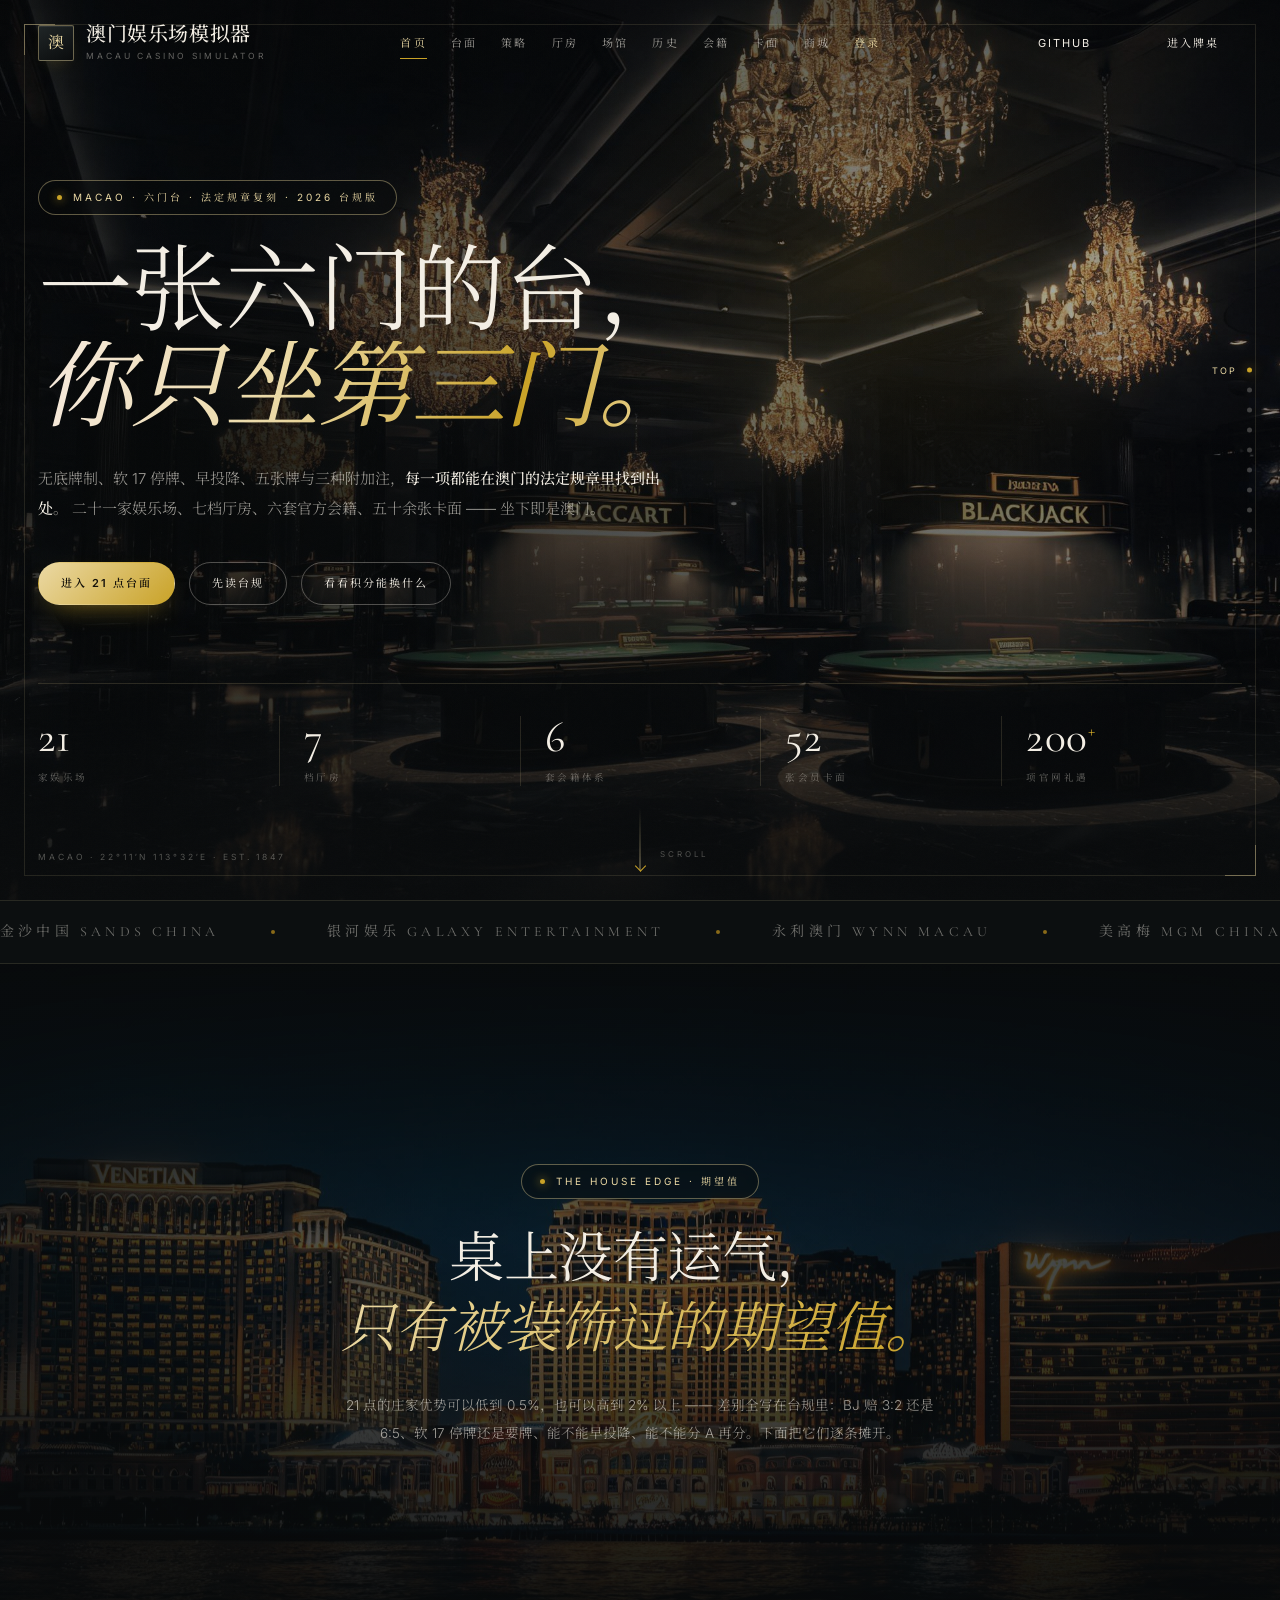
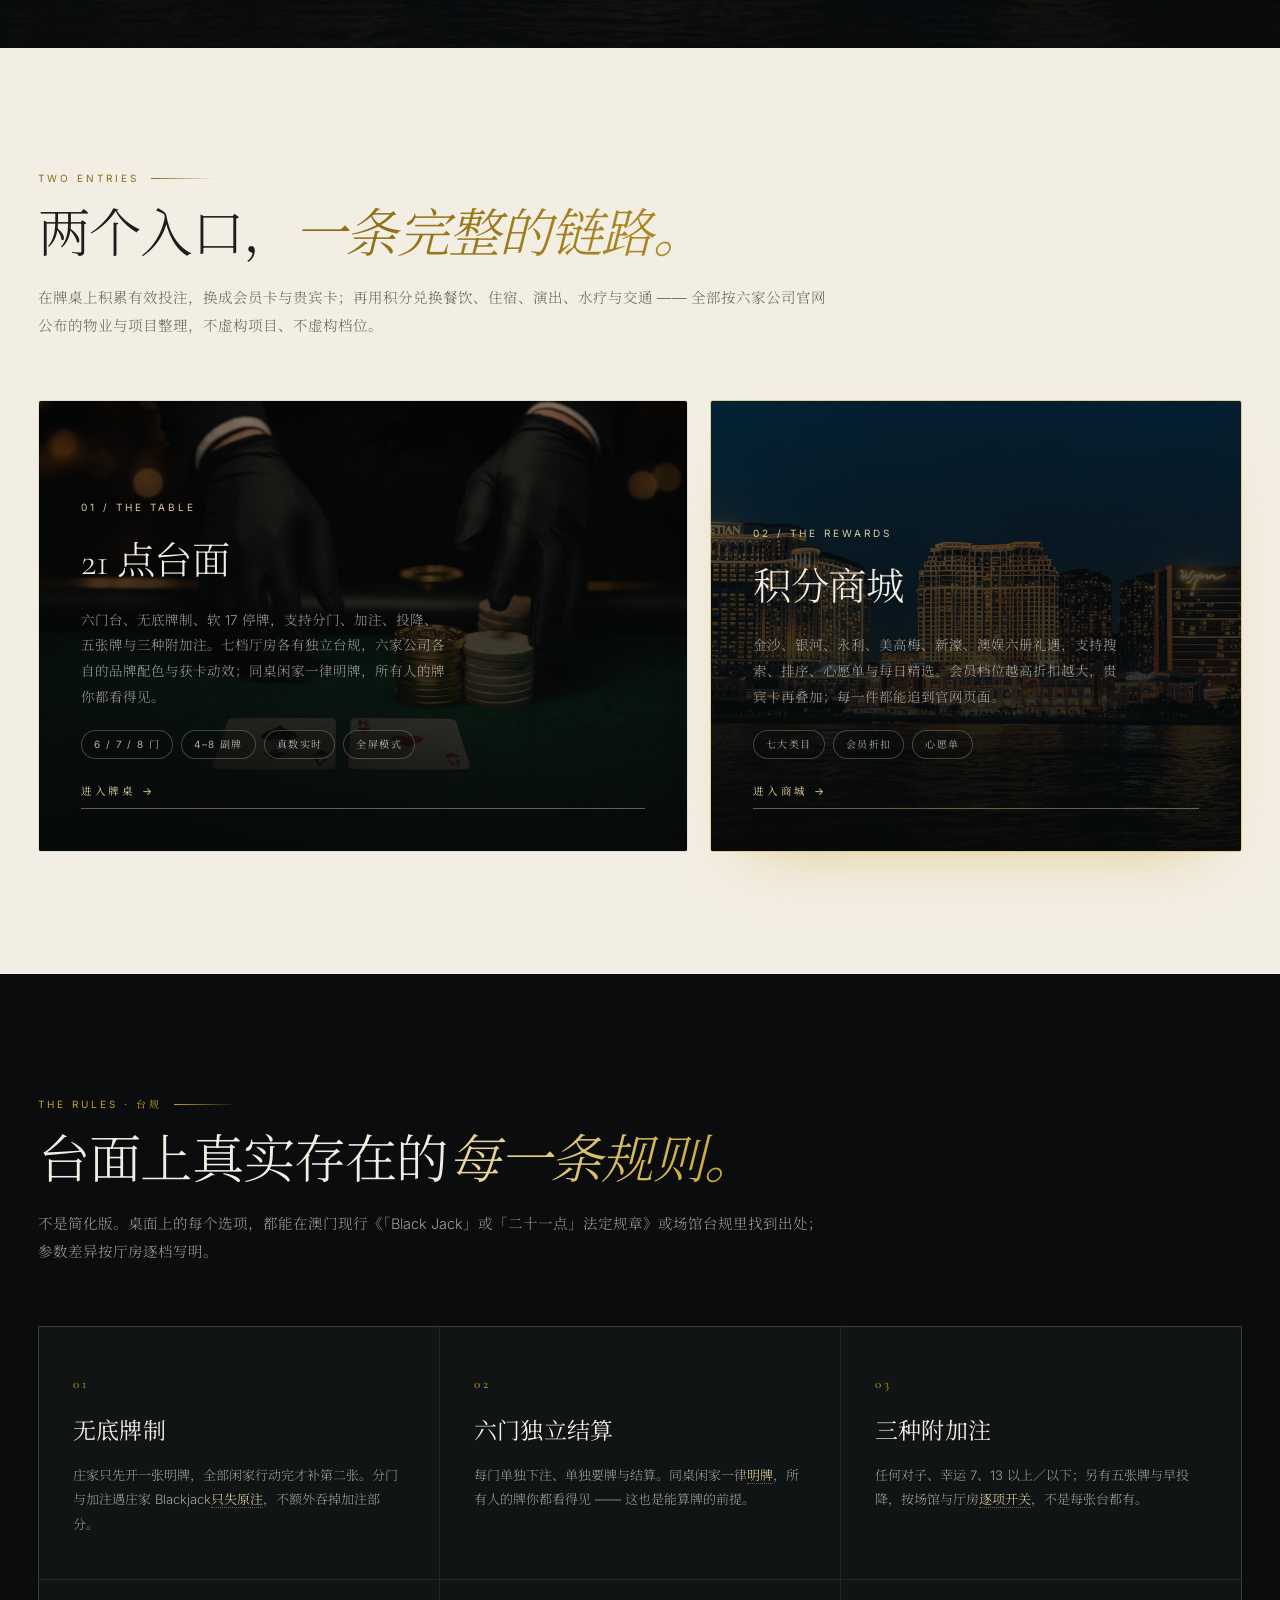
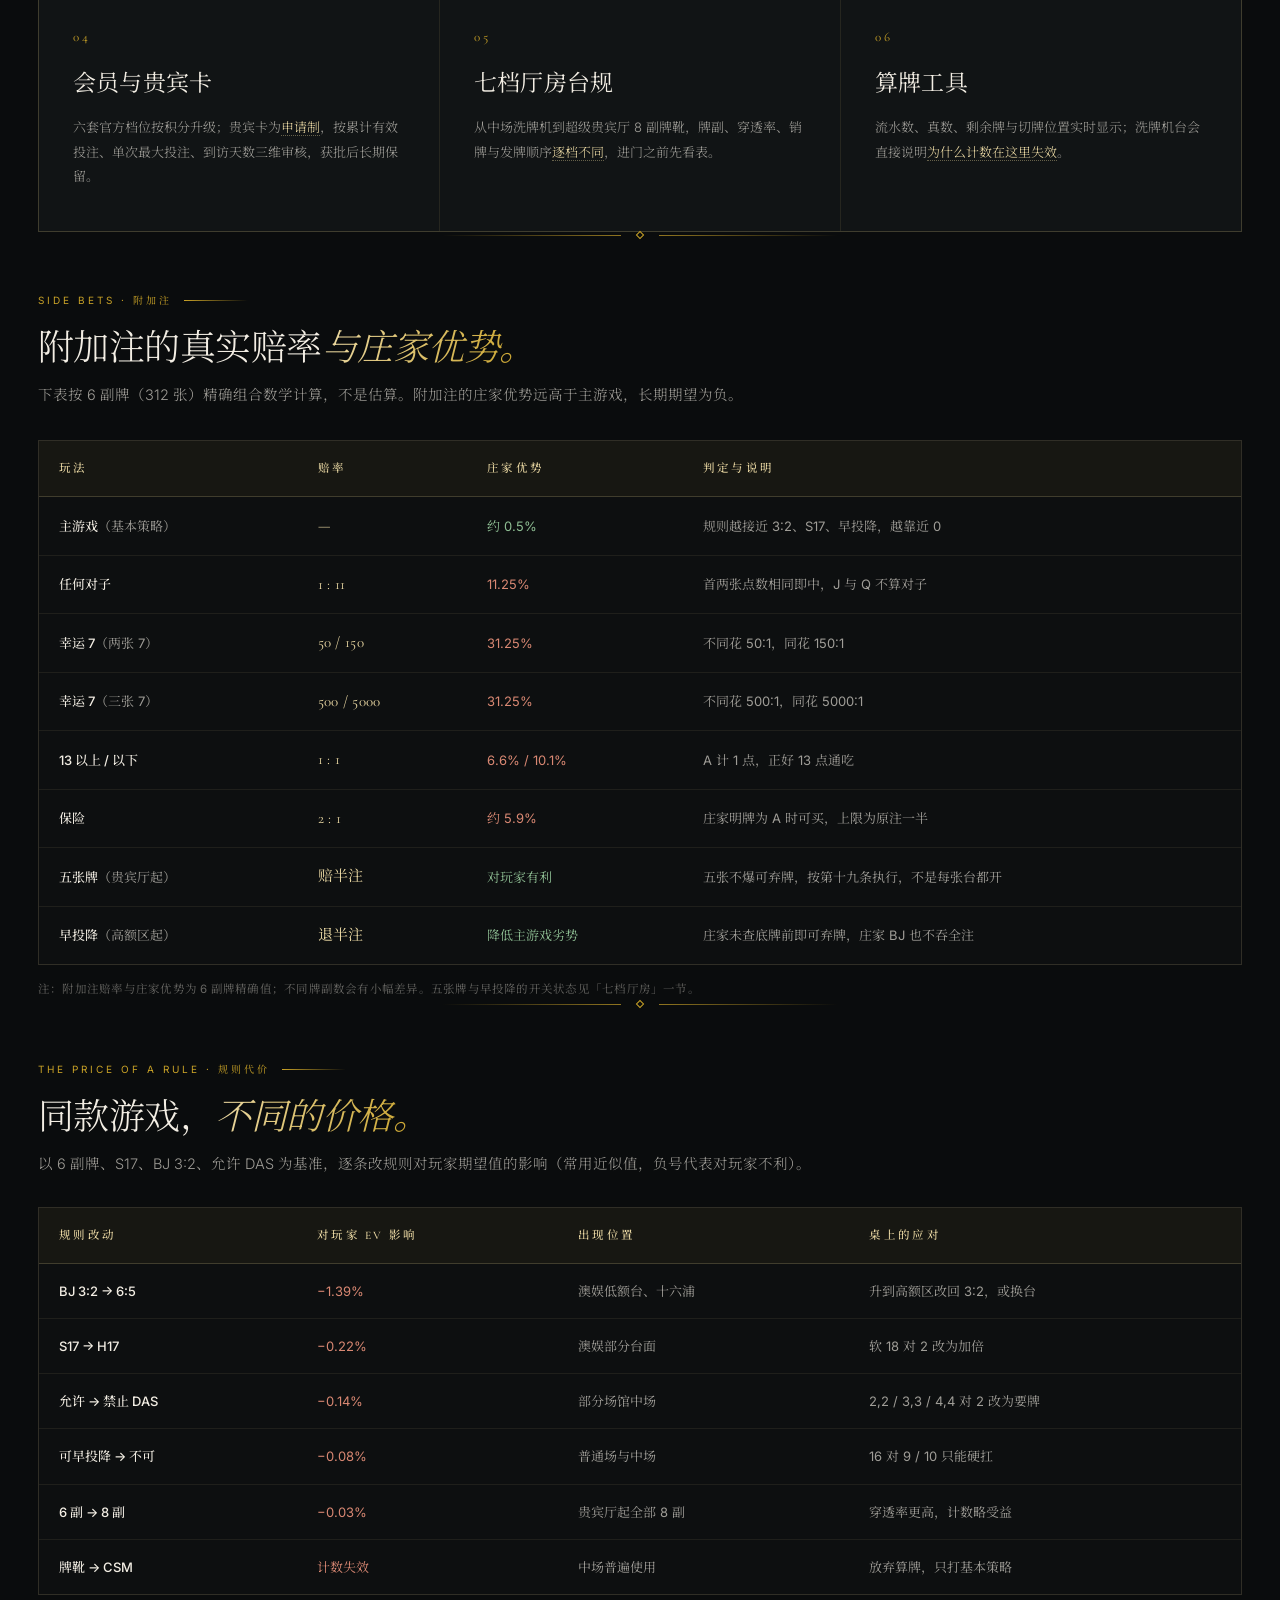
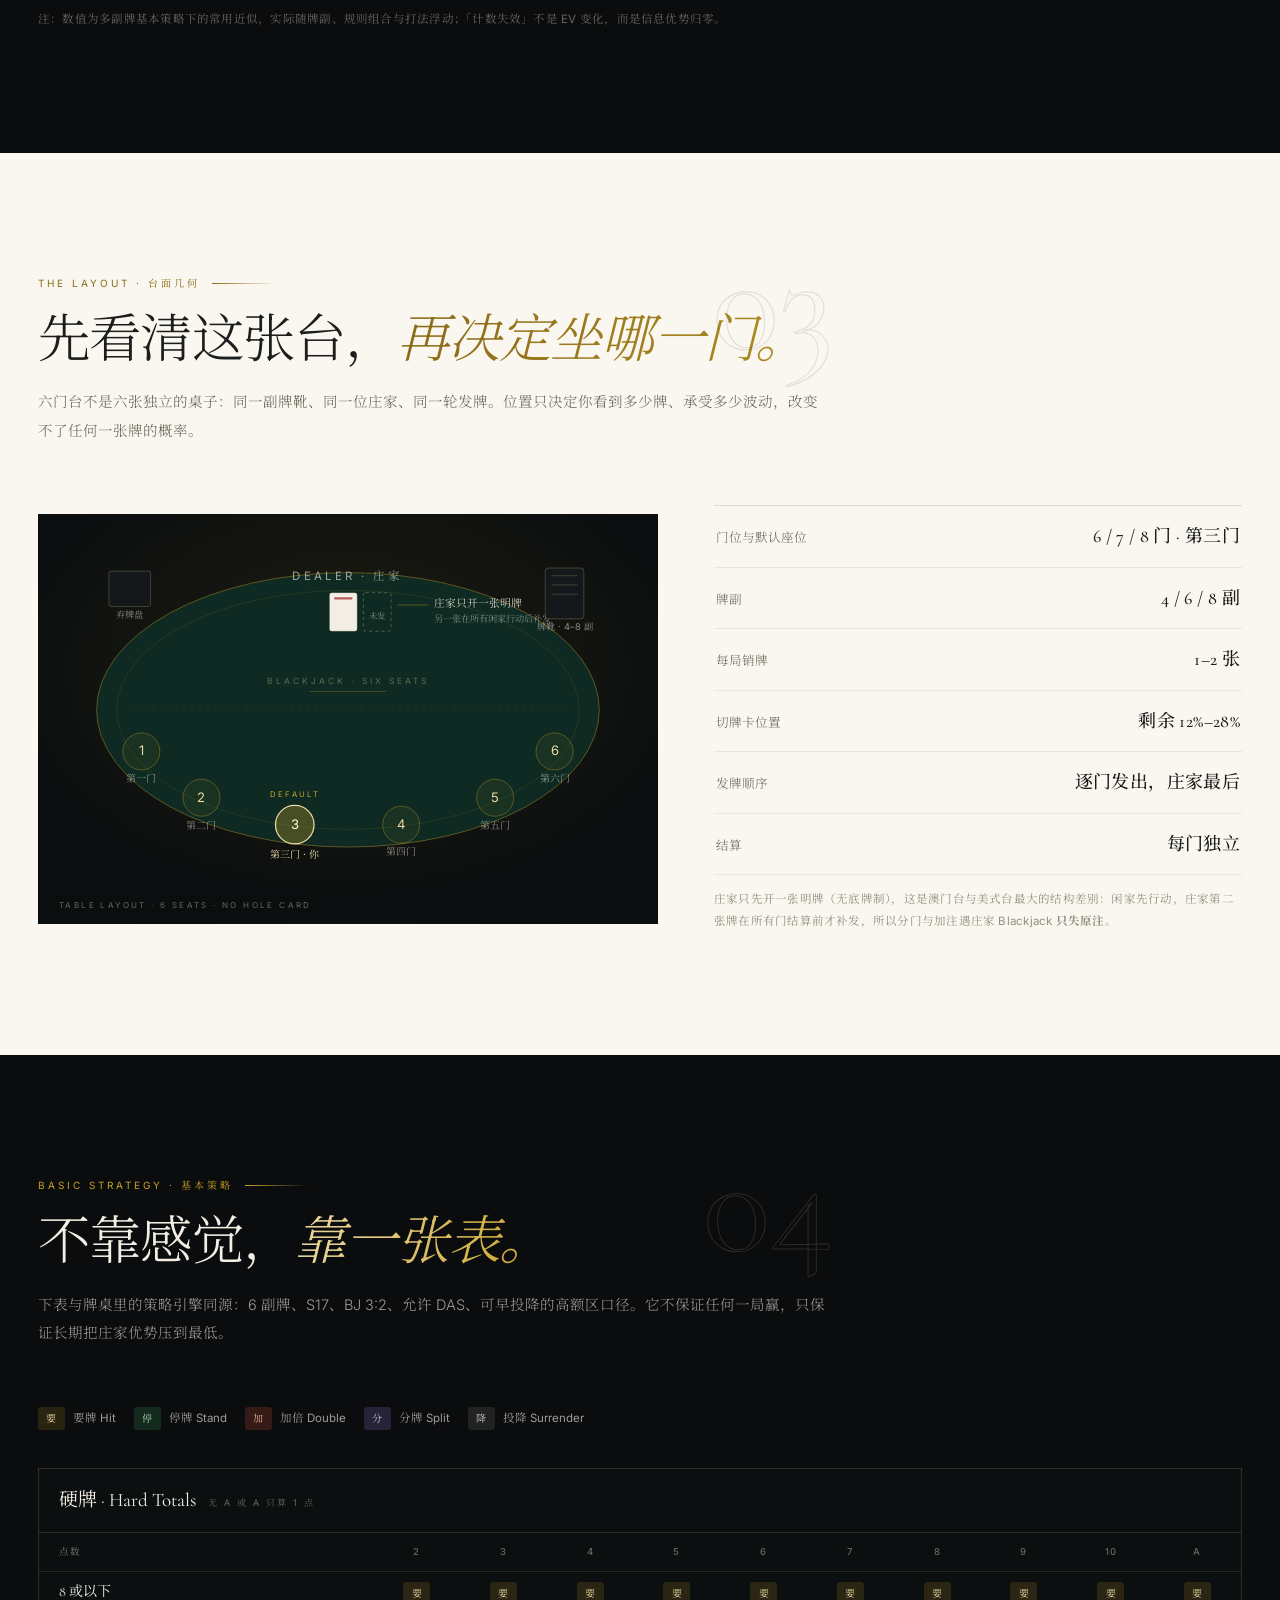
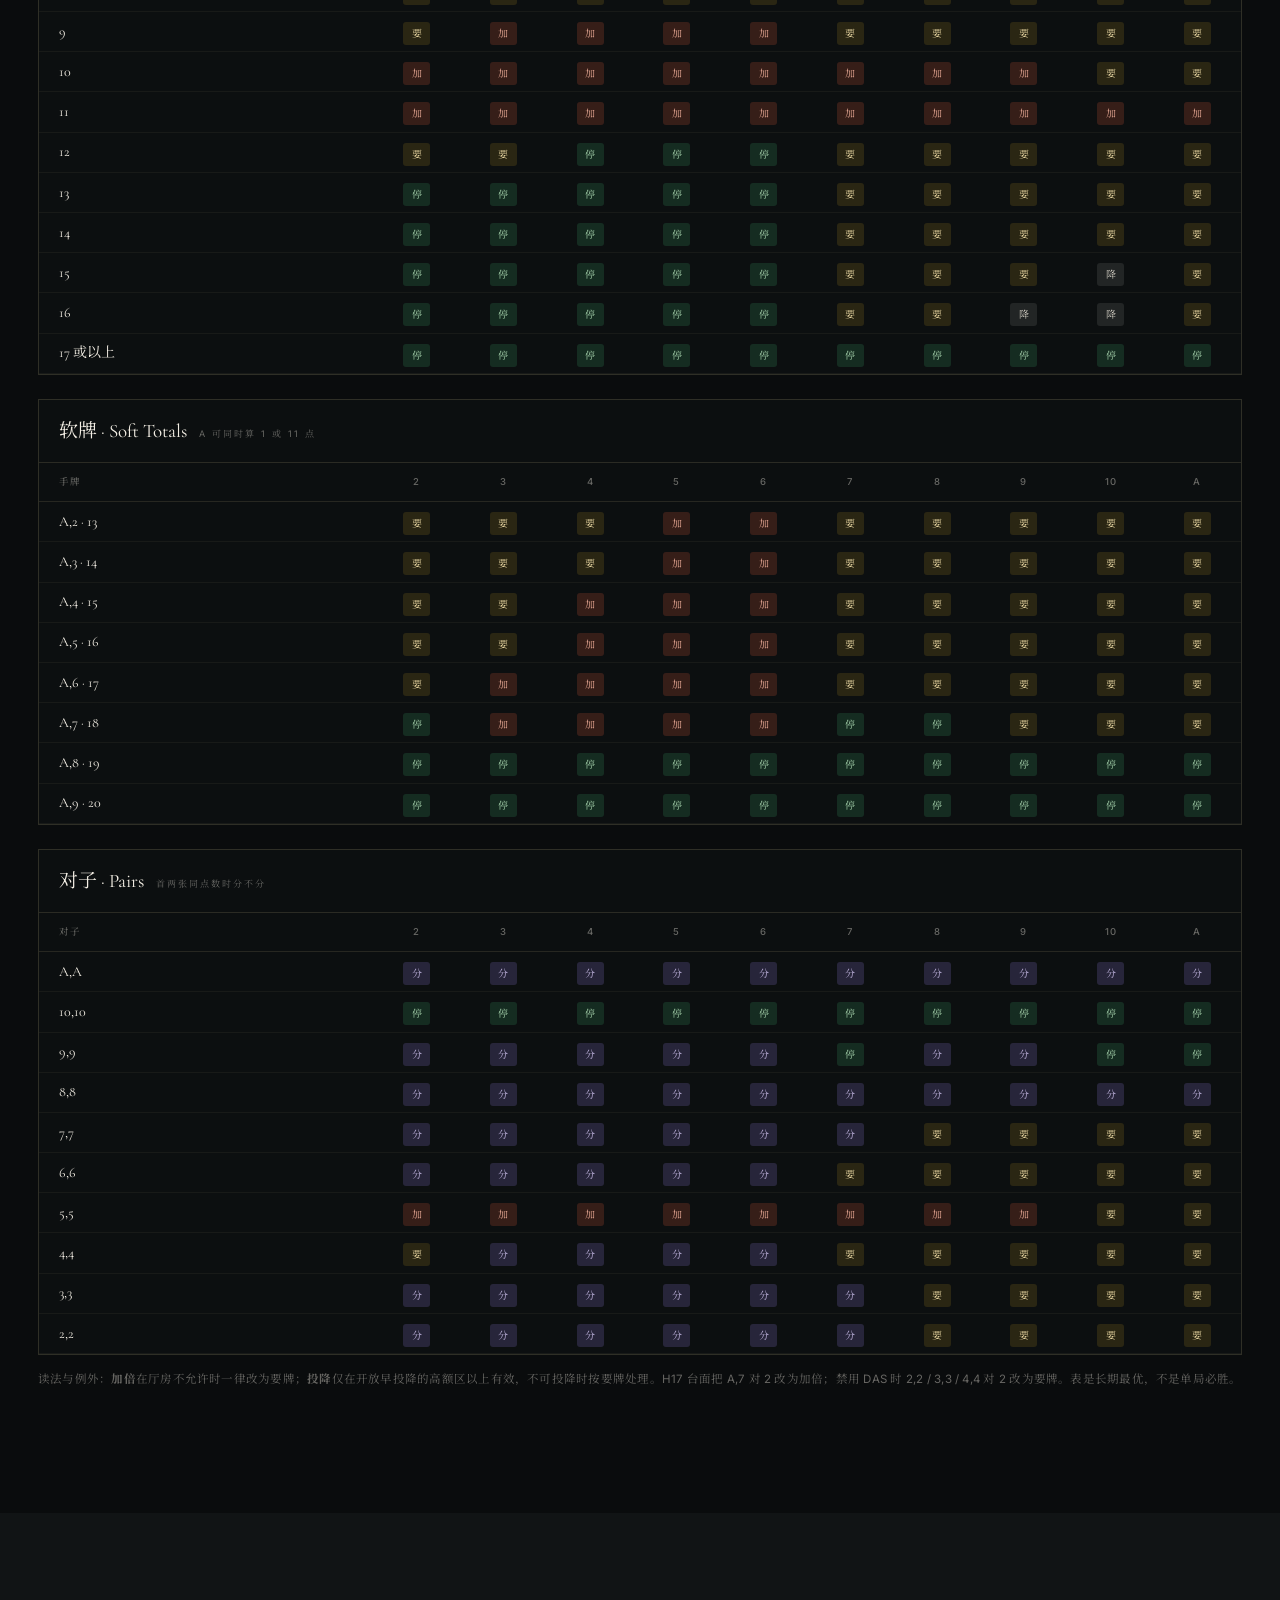
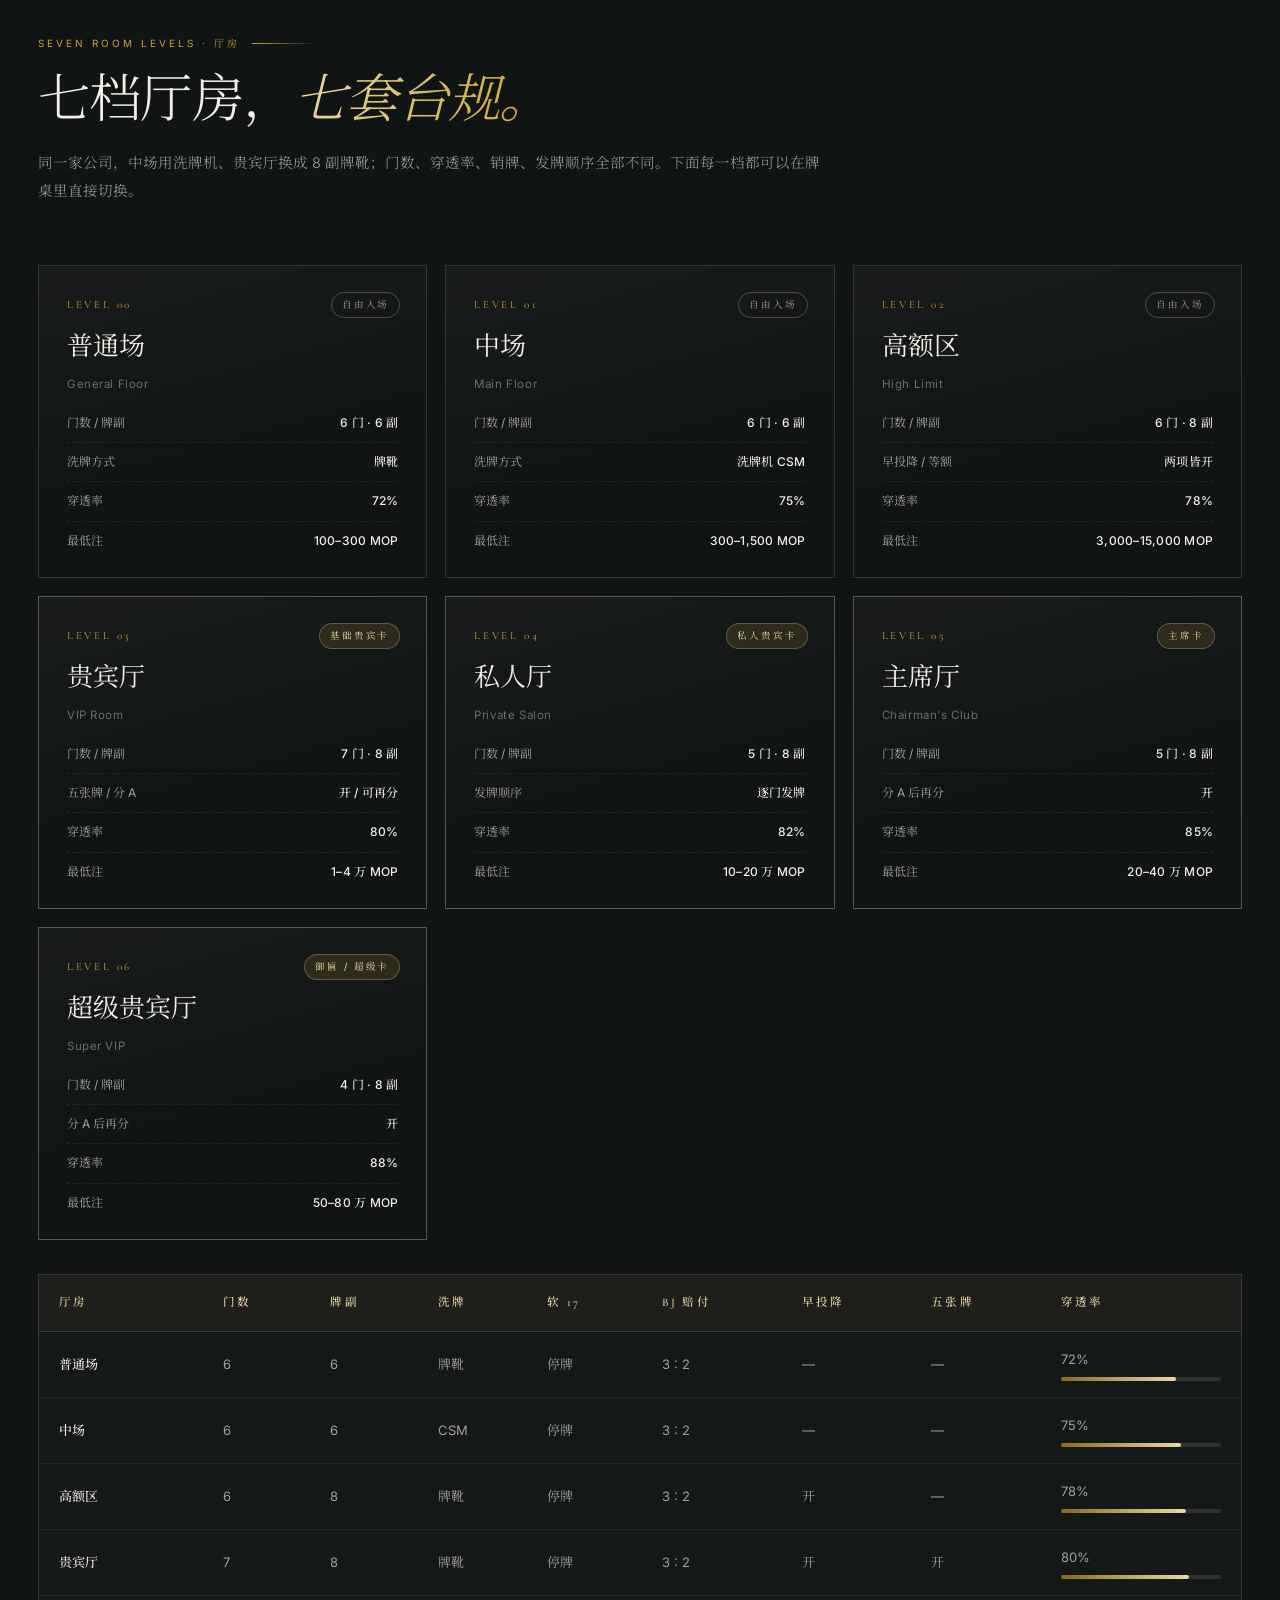
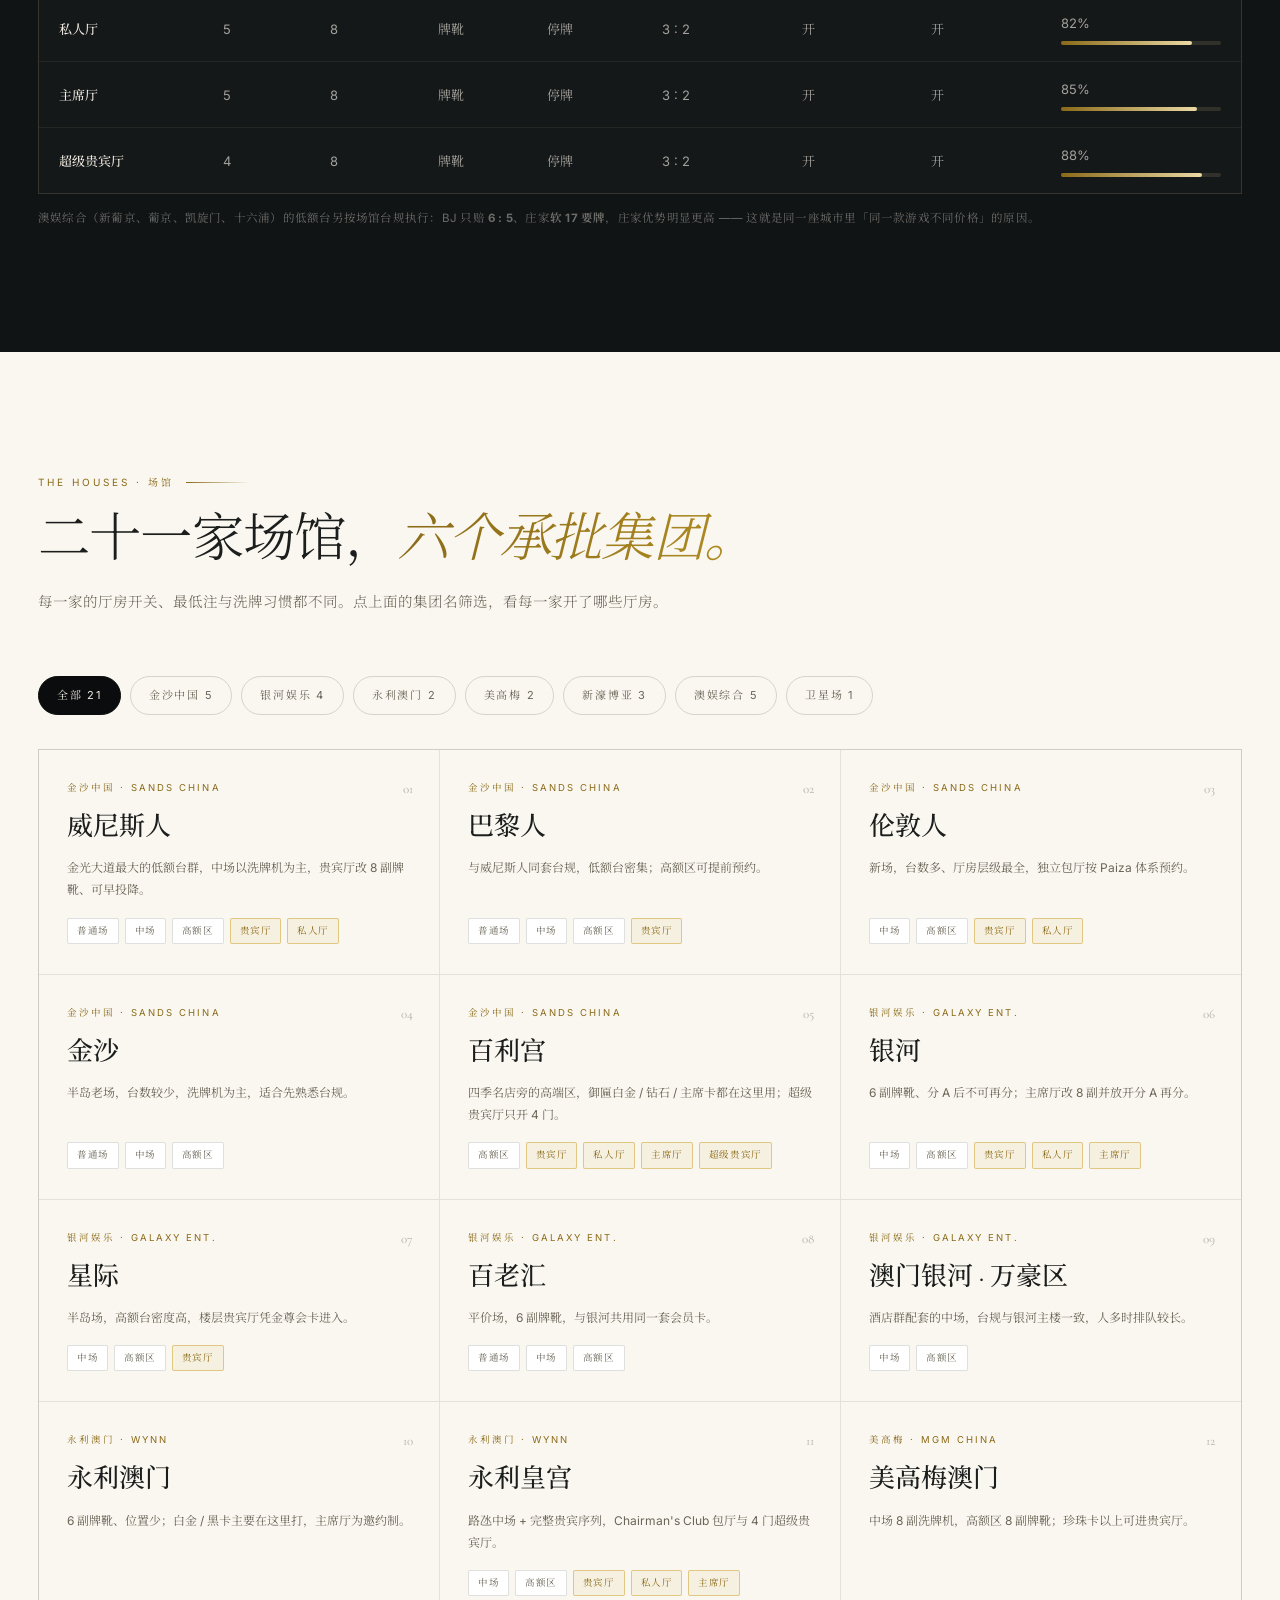
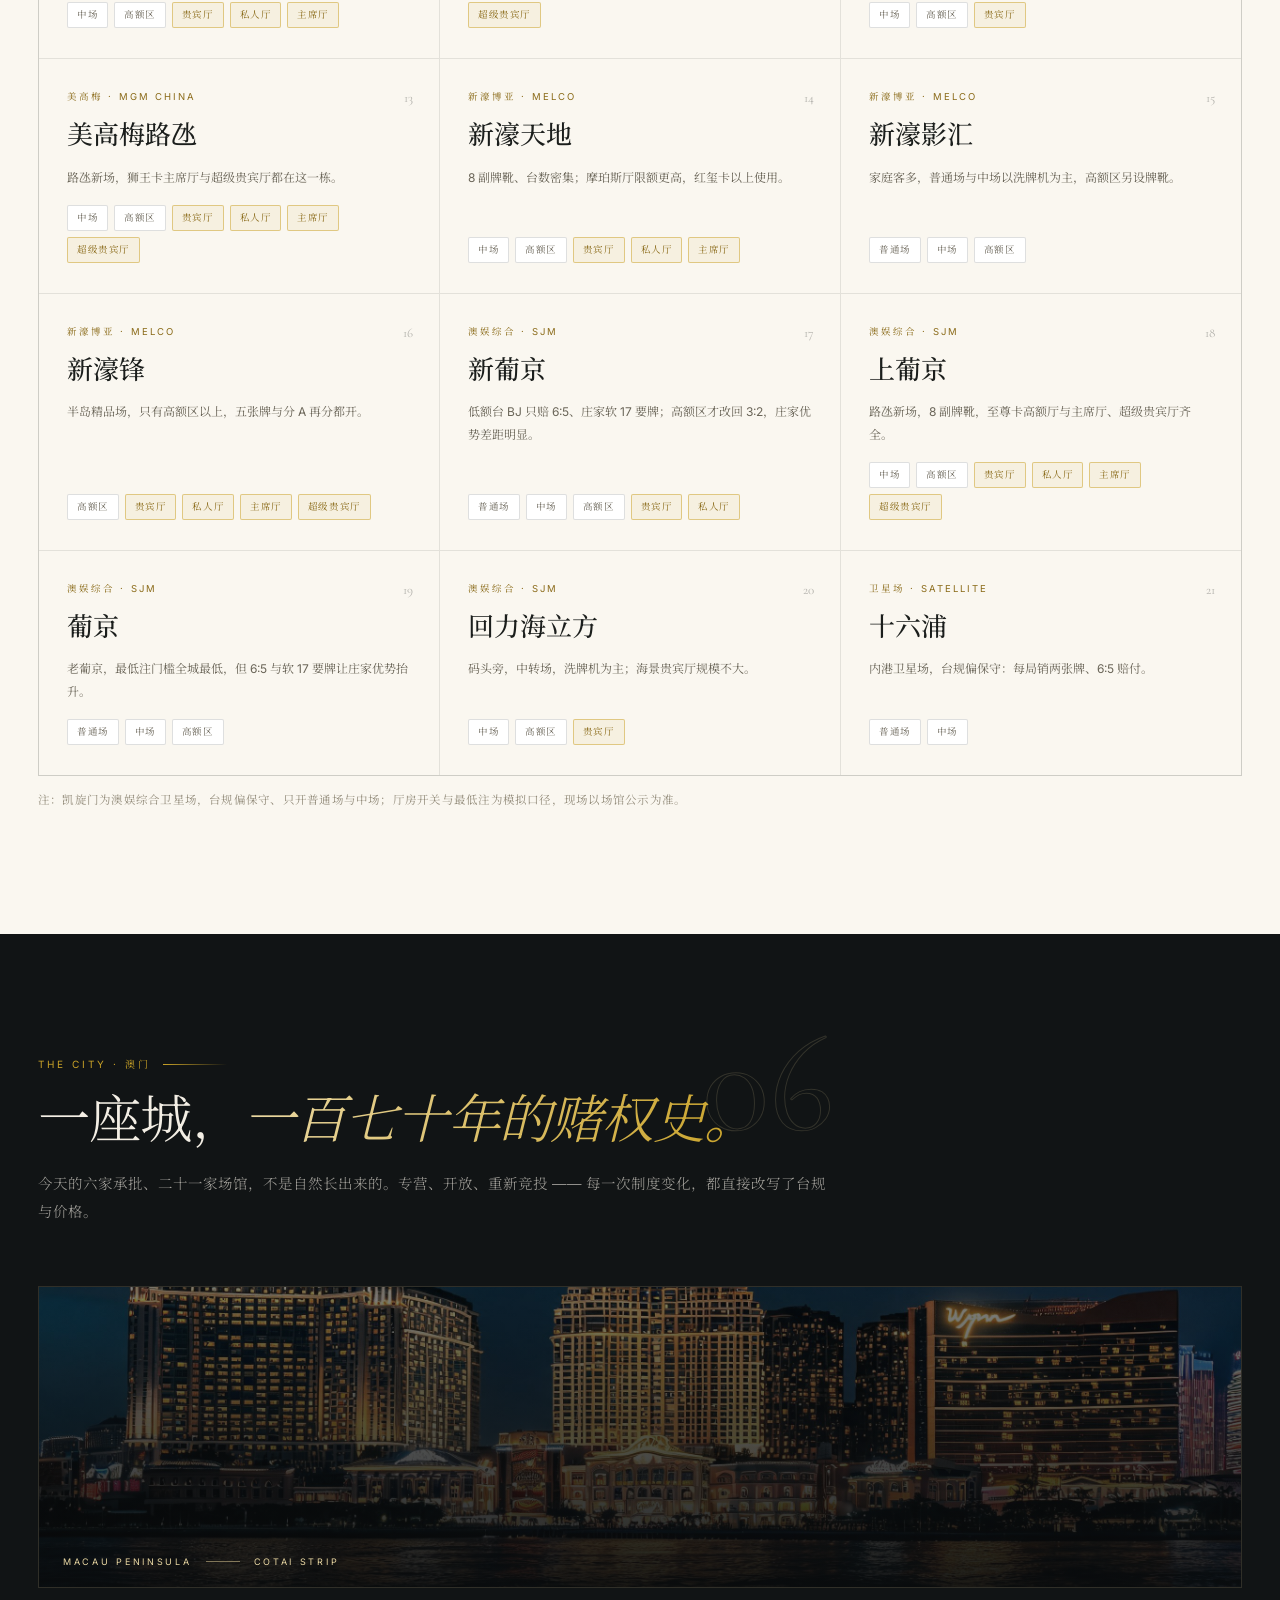
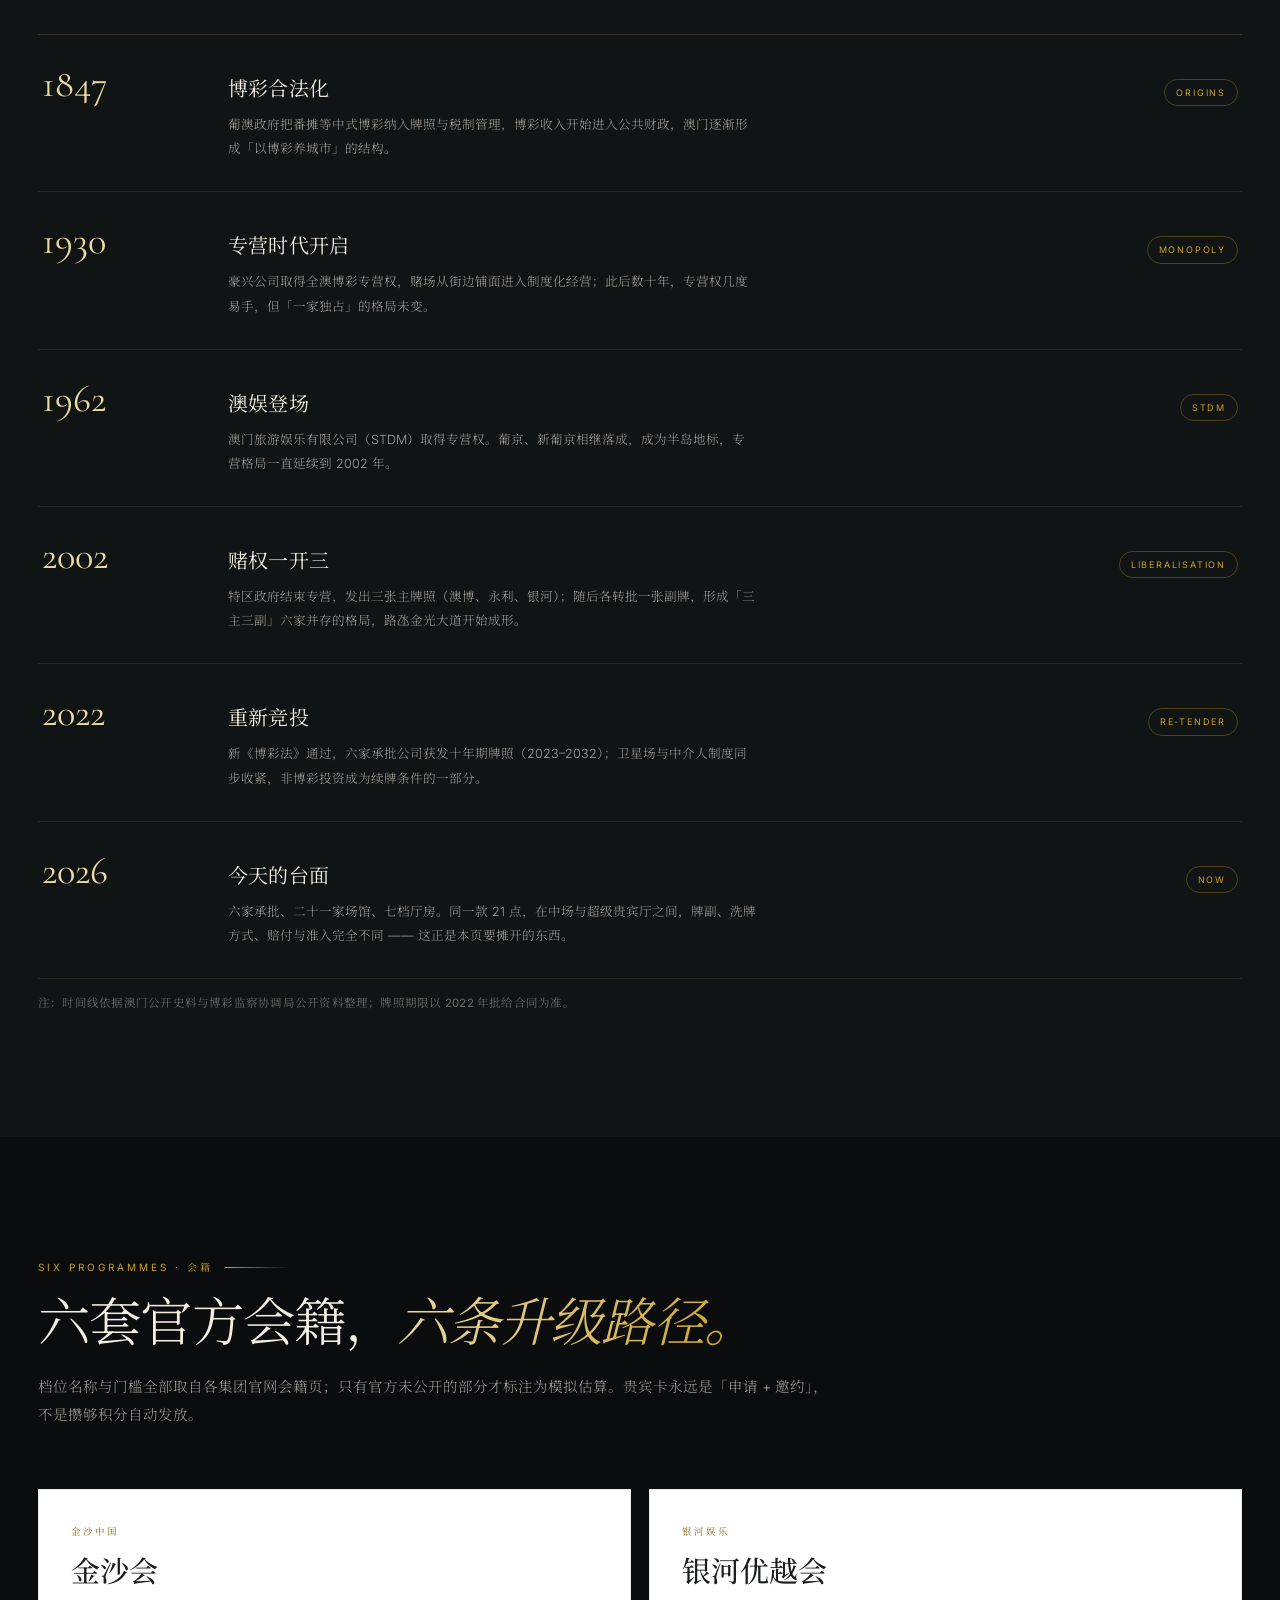
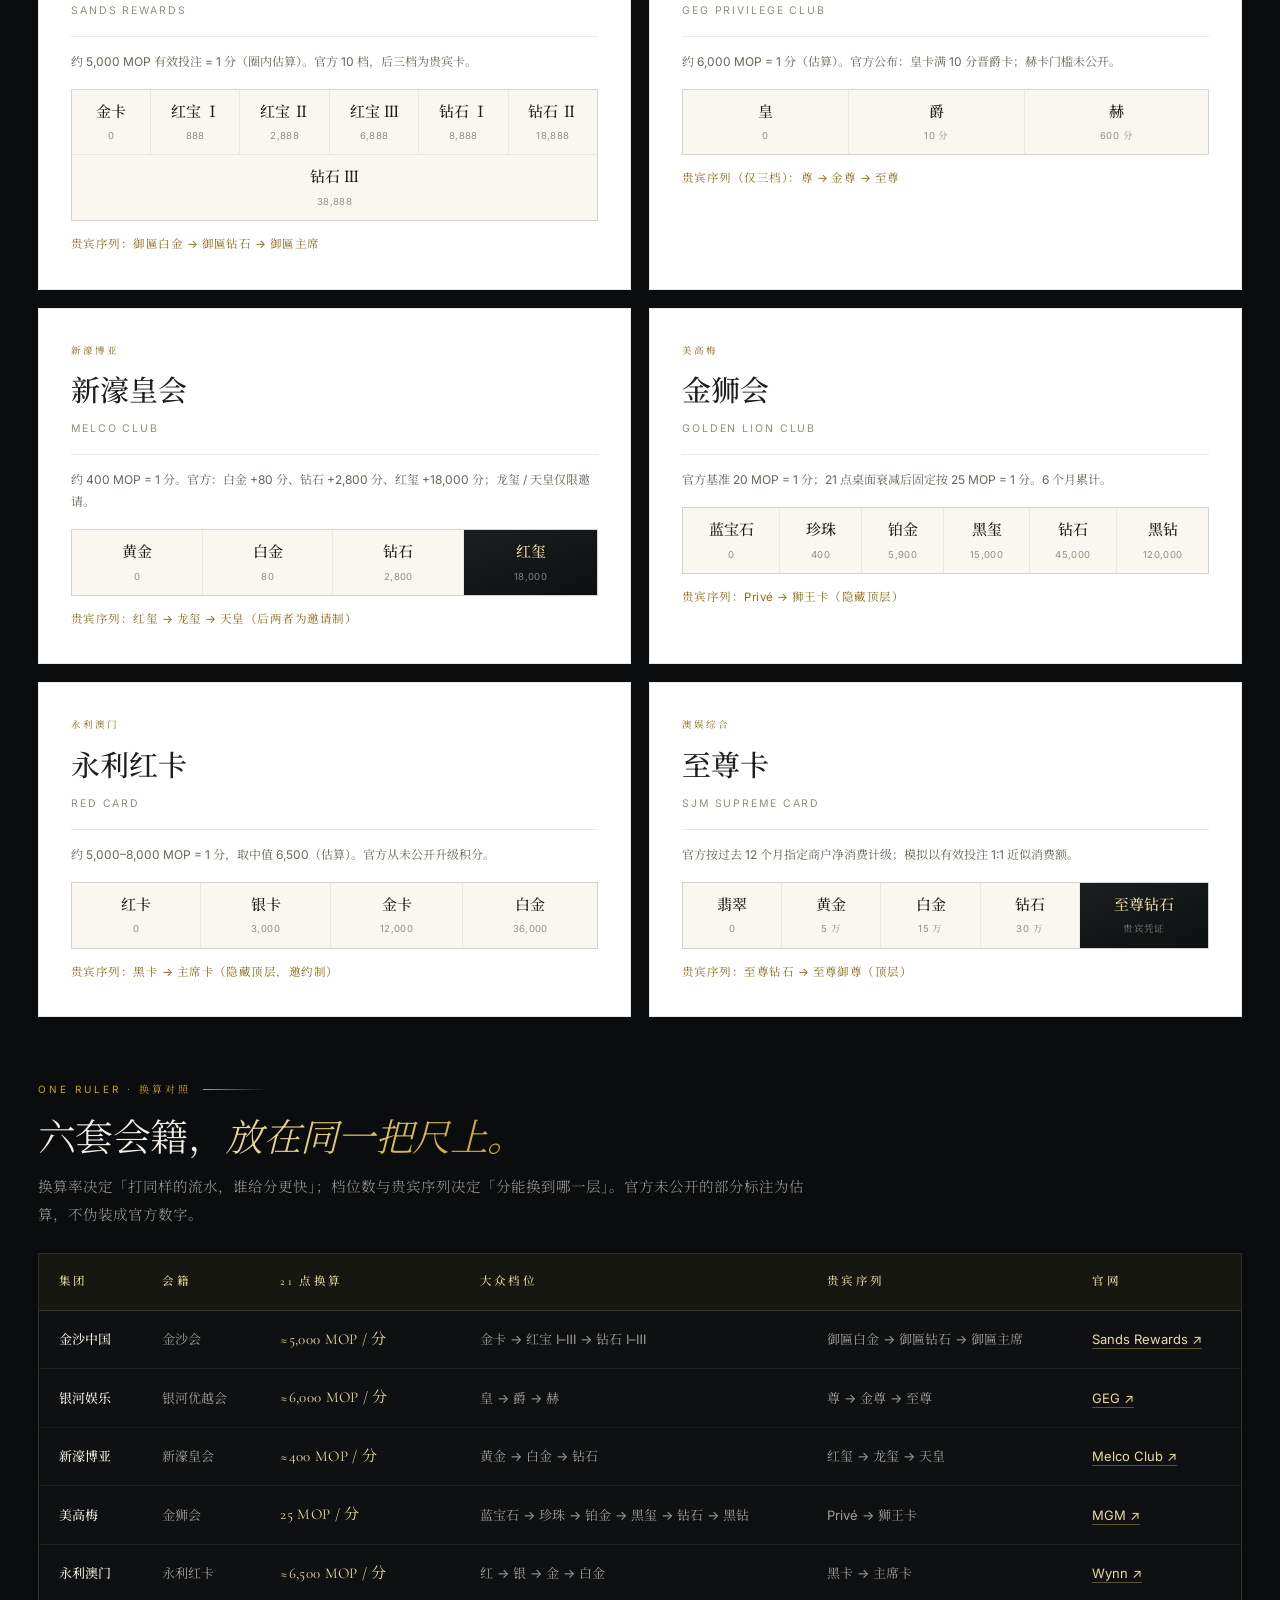
==== commit e995a00a: "feat: 新增登录页与本地账号门禁，牌桌与商城登录后访问 登录页沿用暗金视觉（左主视觉右玻璃表单，登录/注册双 tab、记住我、错误提示、中英双语）；auth.js 提供加盐散列本地账号、会话门禁与" ====
--- a/docs/index.html
+++ b/docs/index.html
@@ -536,6 +536,7 @@
   .hero-bg,.ribbon-track{animation:none}
 }
 </style>
+<script src="assets/auth.js"></script>
 </head>
 <body>
 <div class="progress" id="prog" aria-hidden="true"></div>
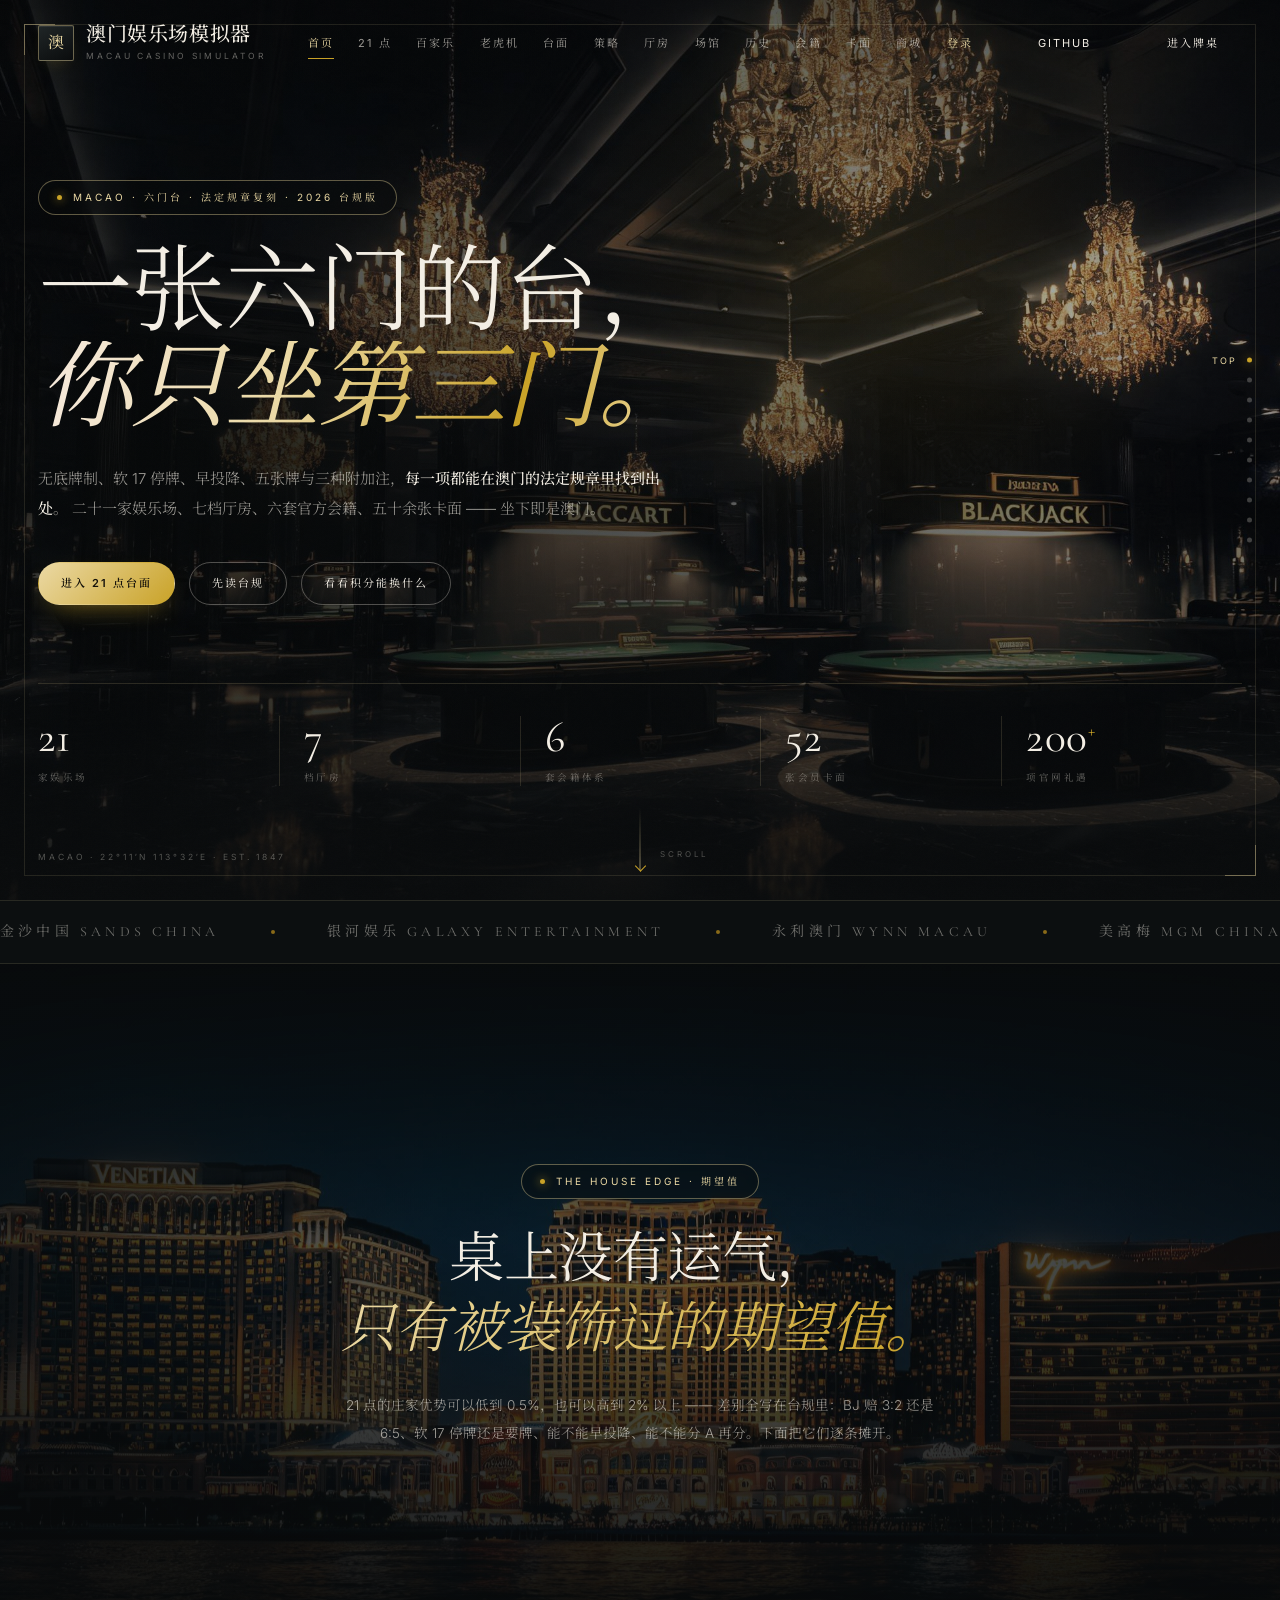
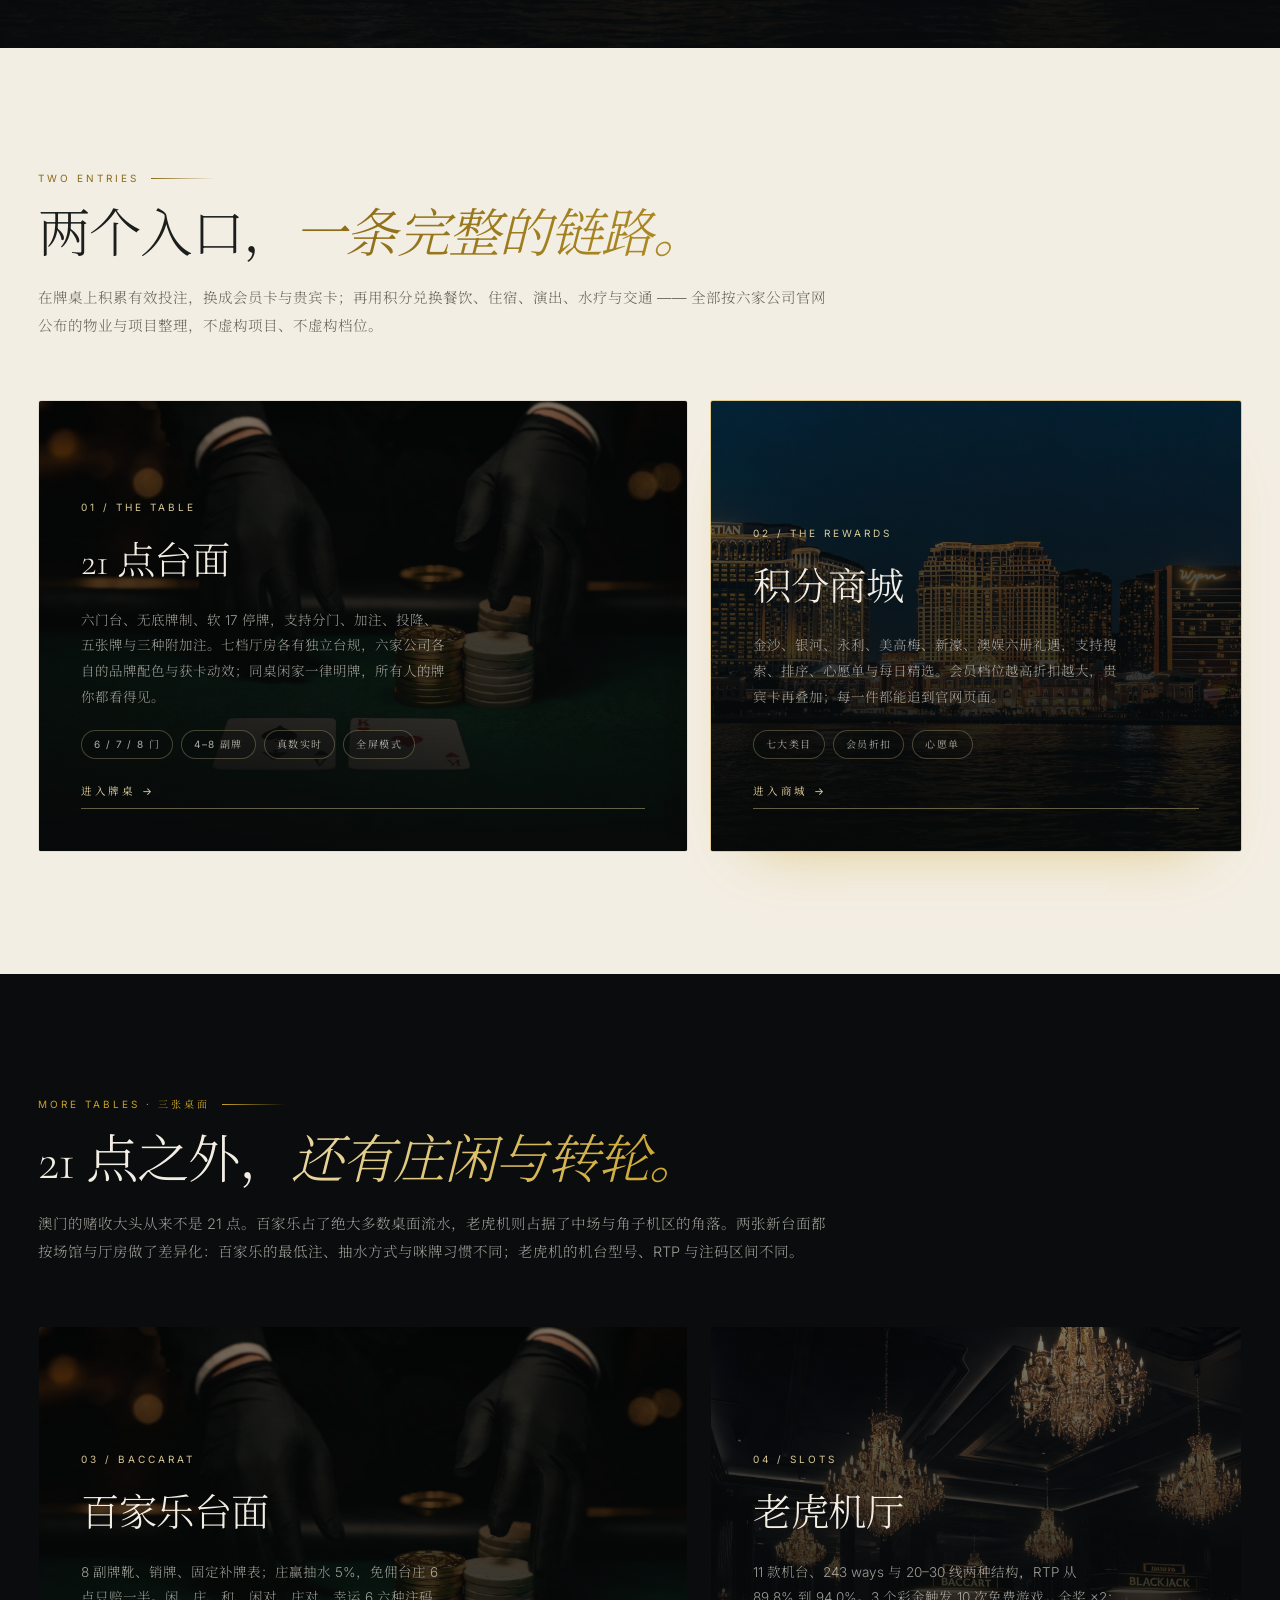
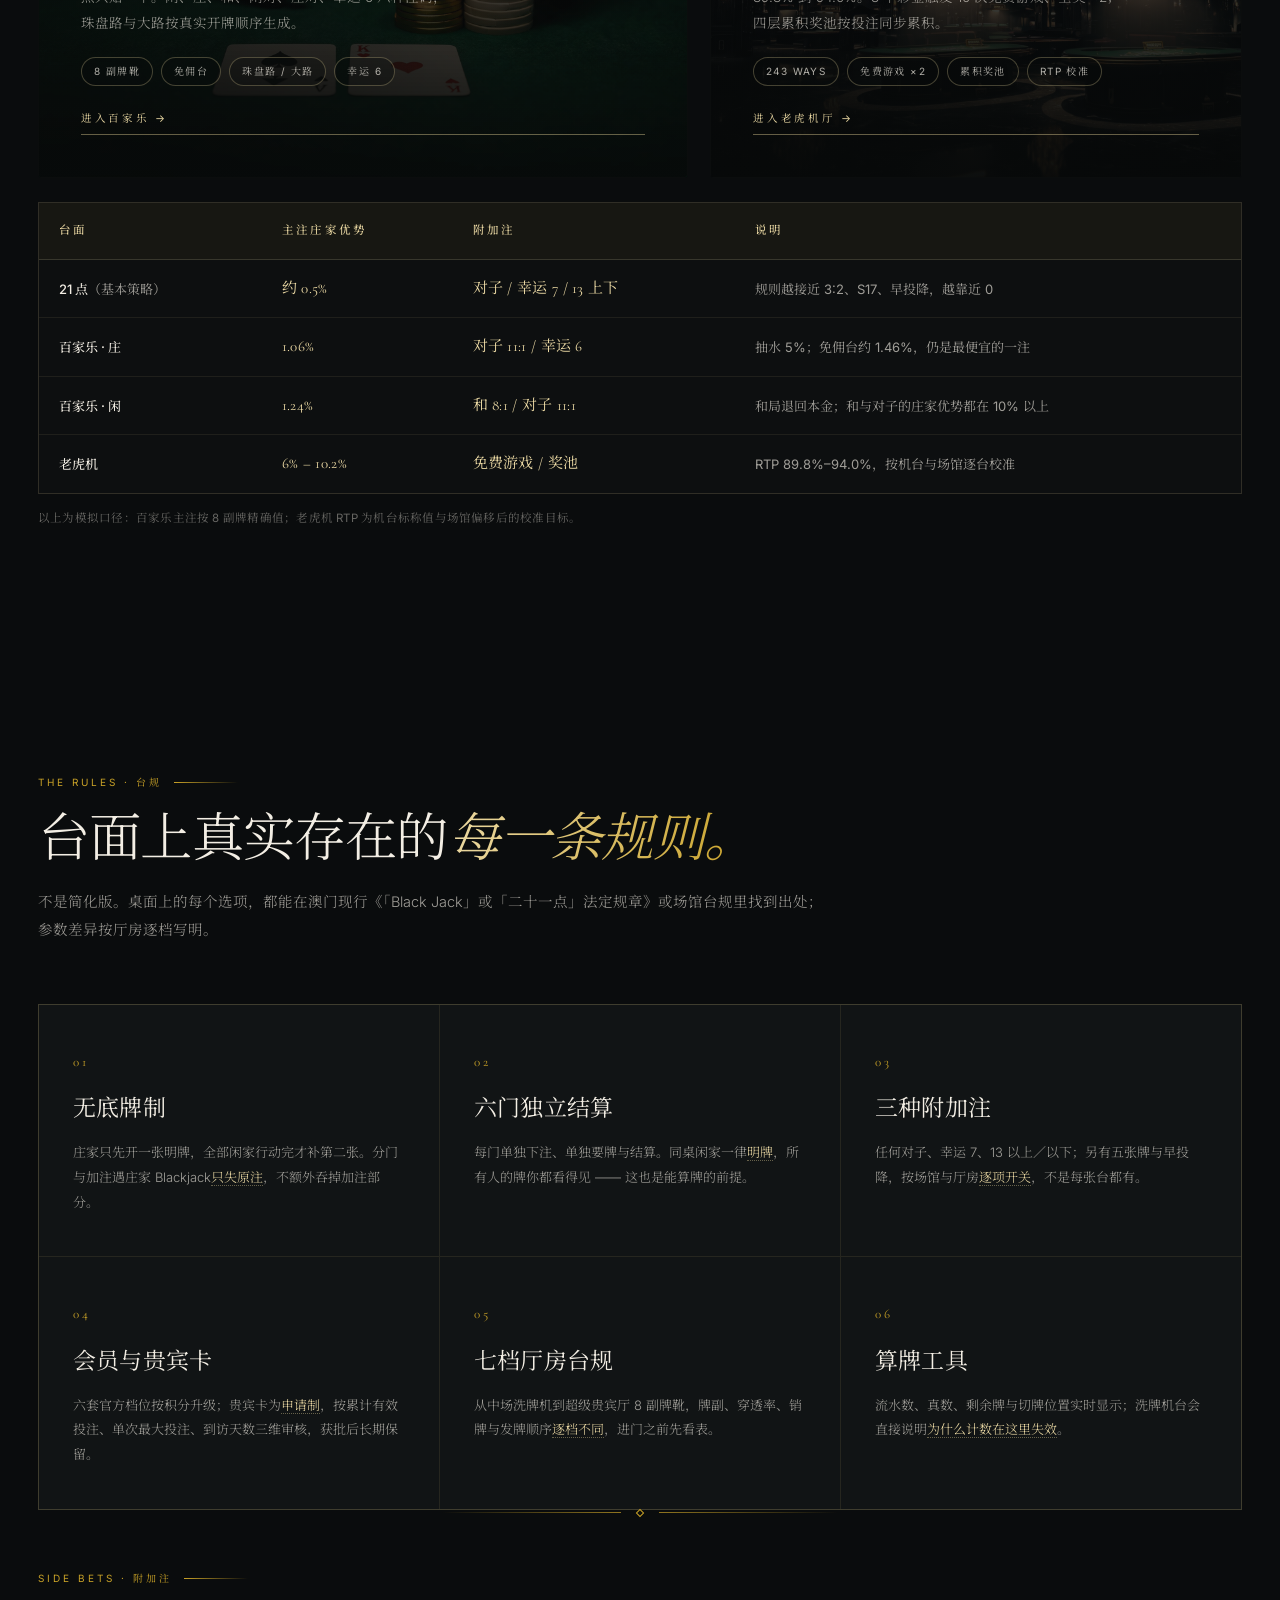
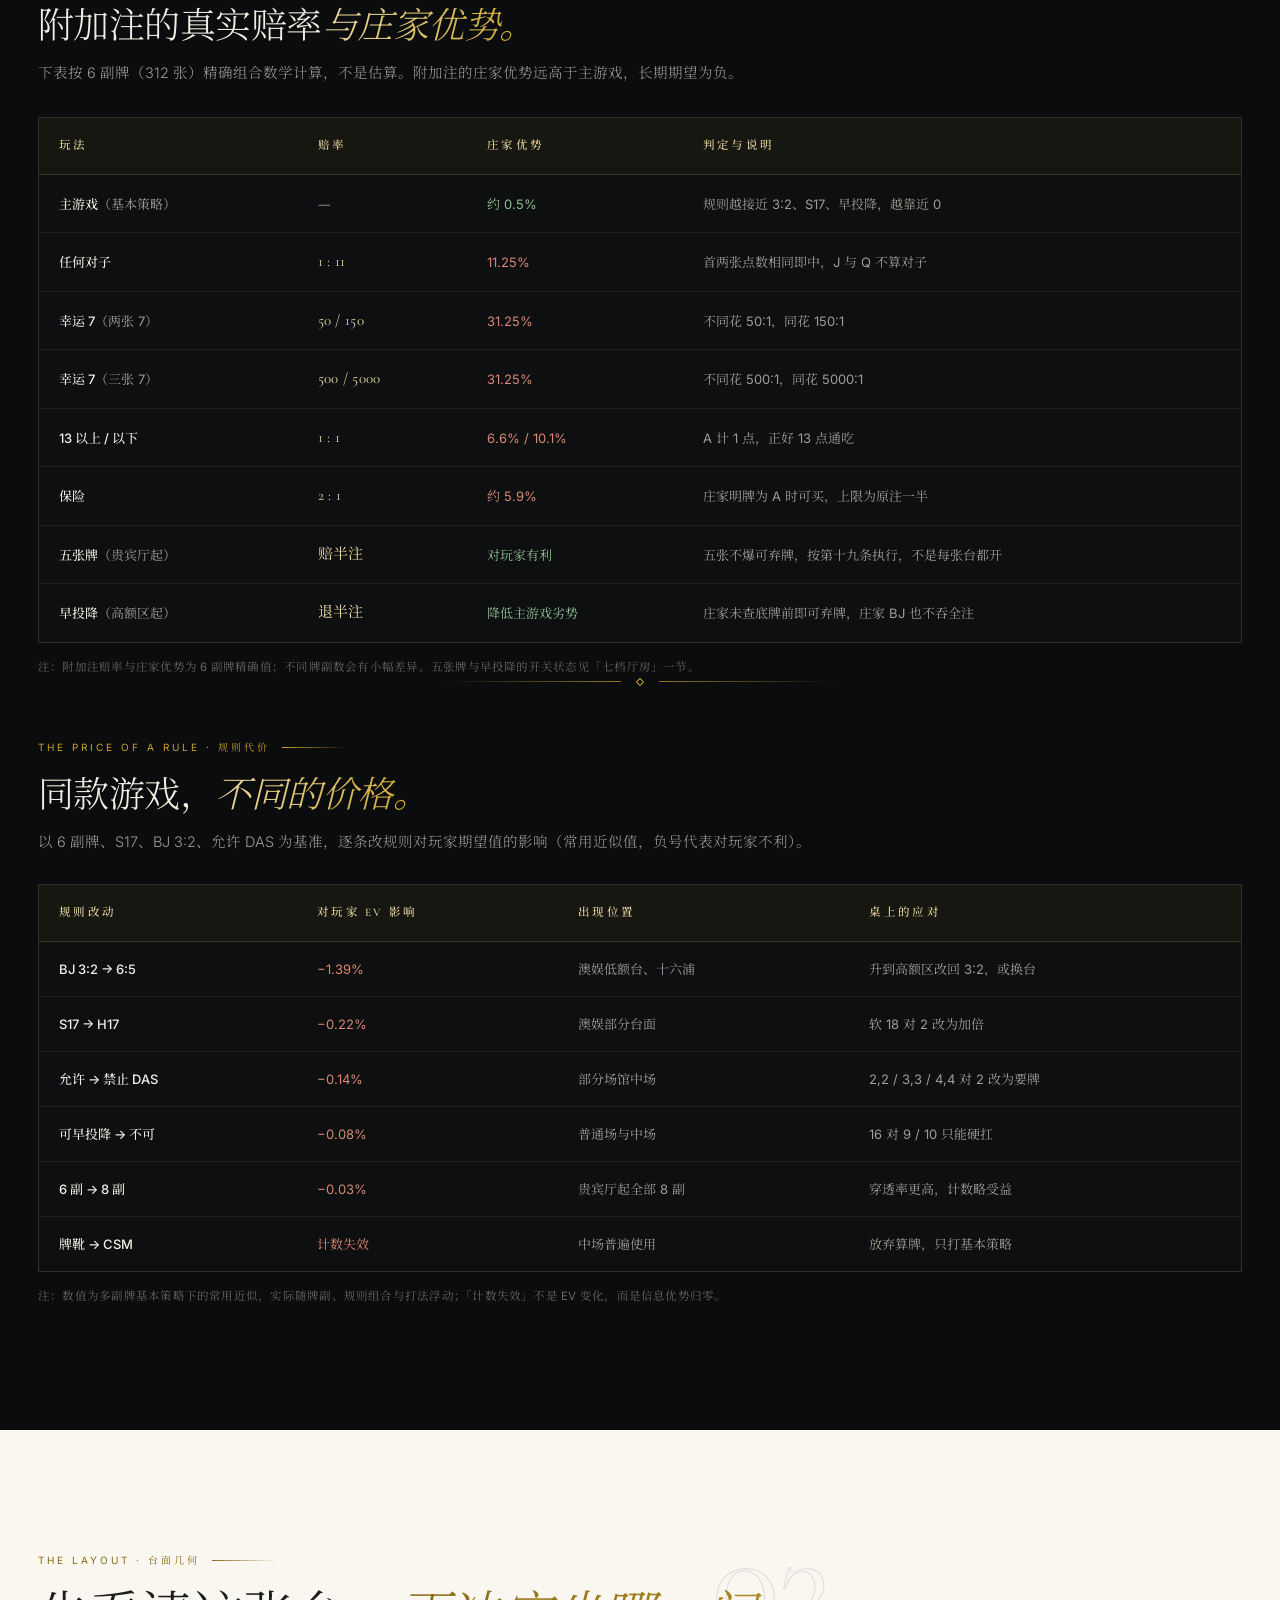
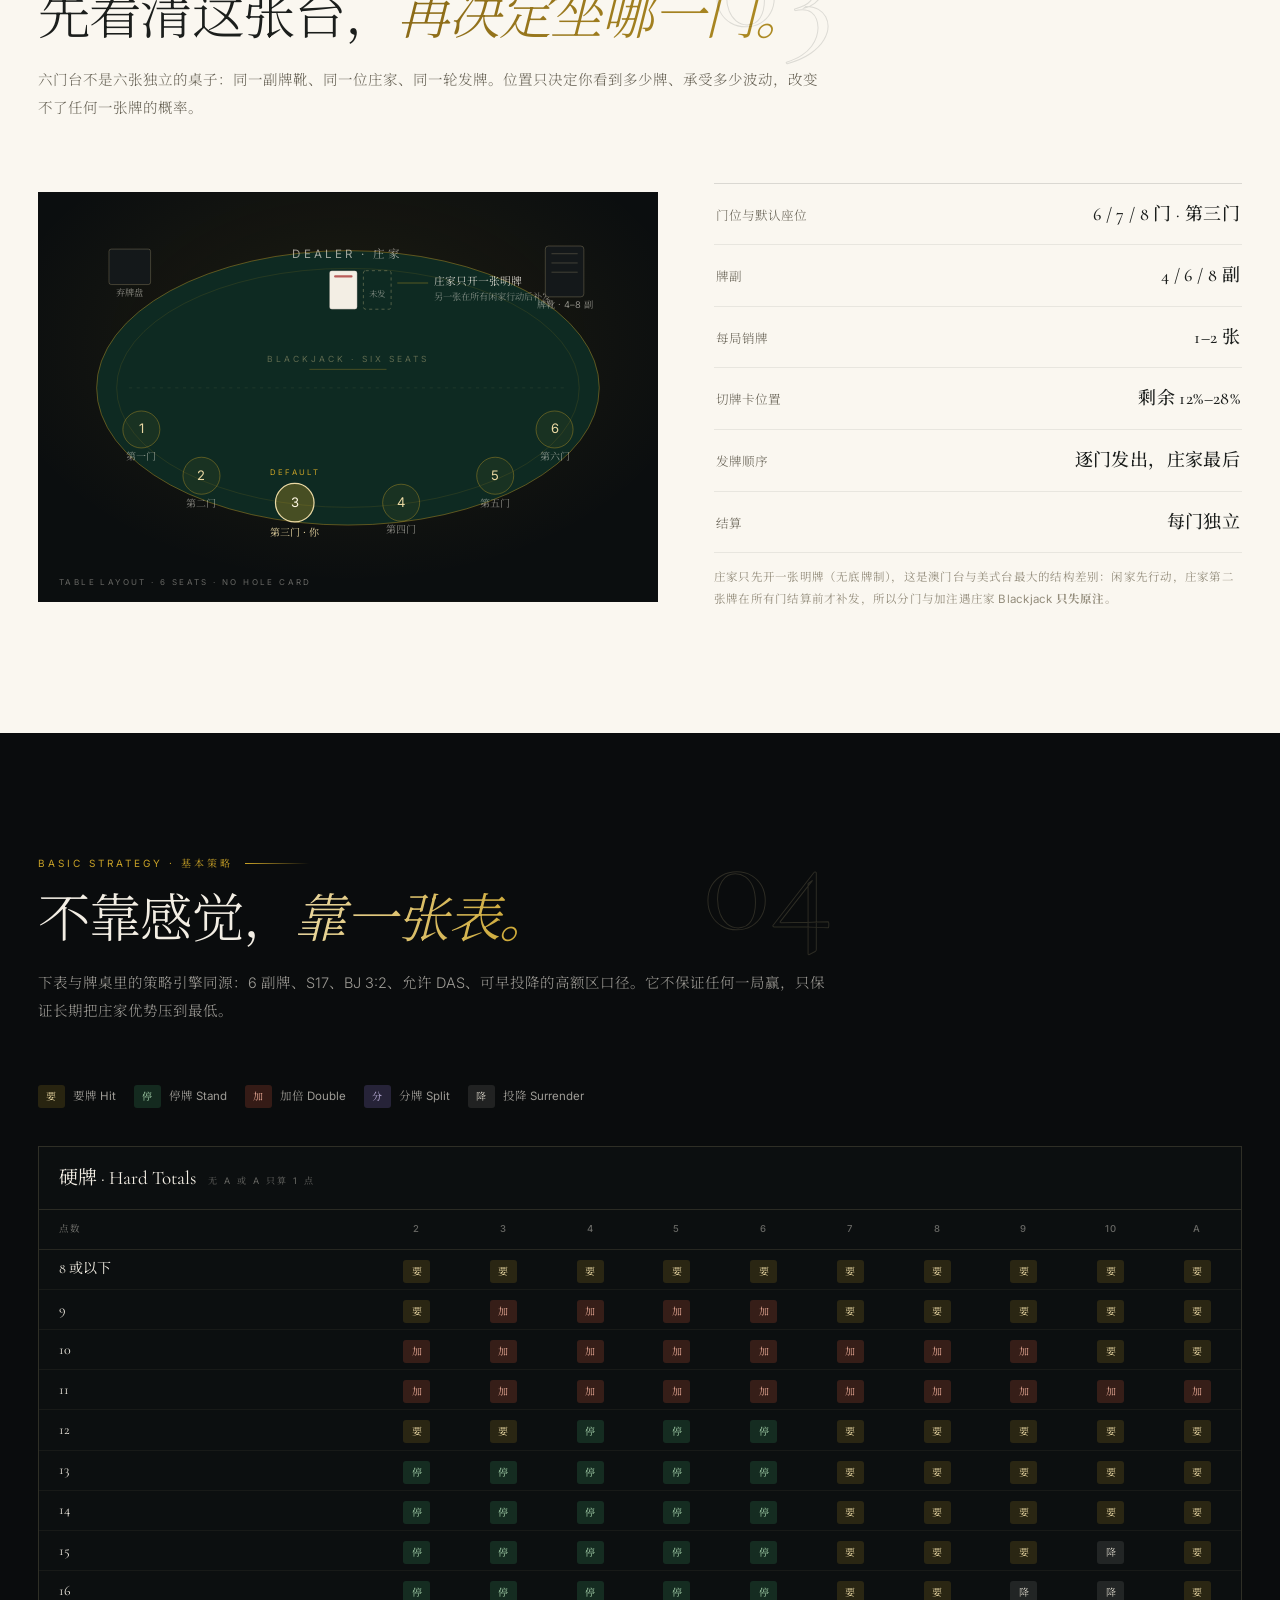
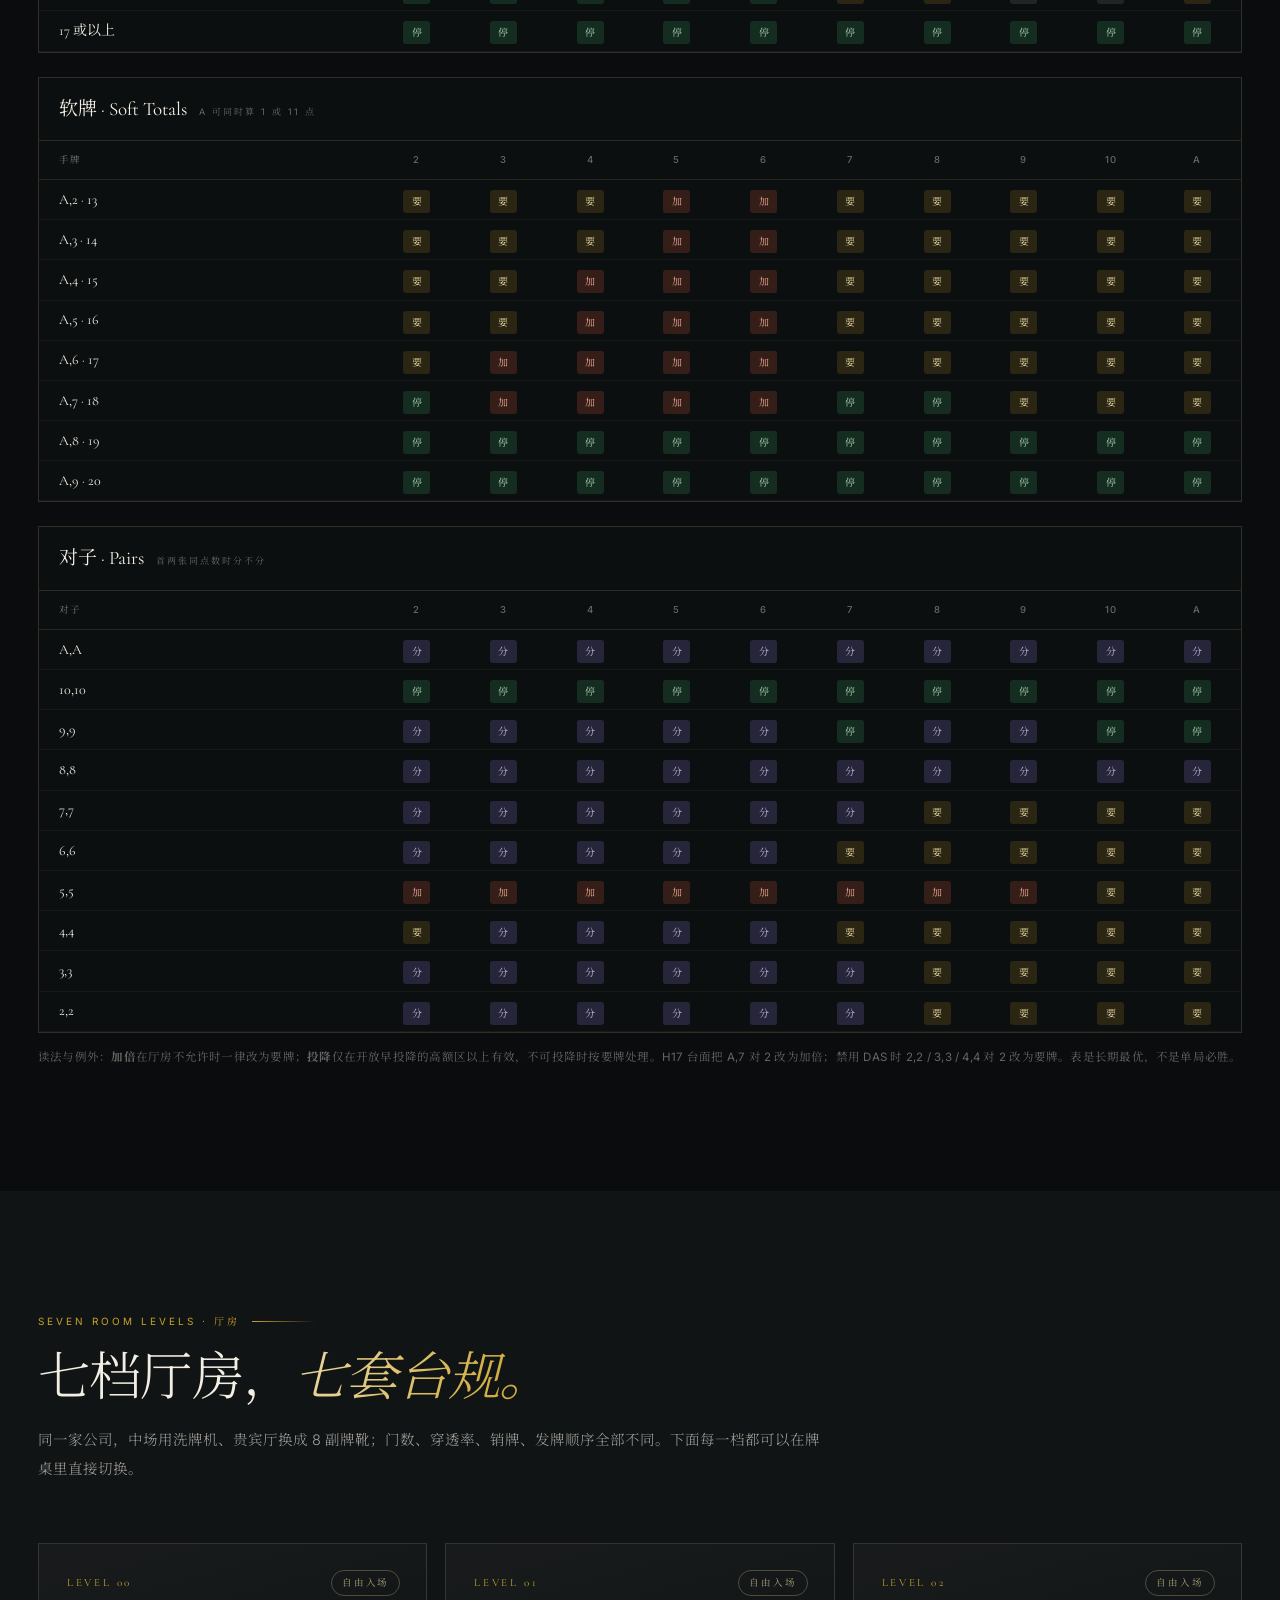
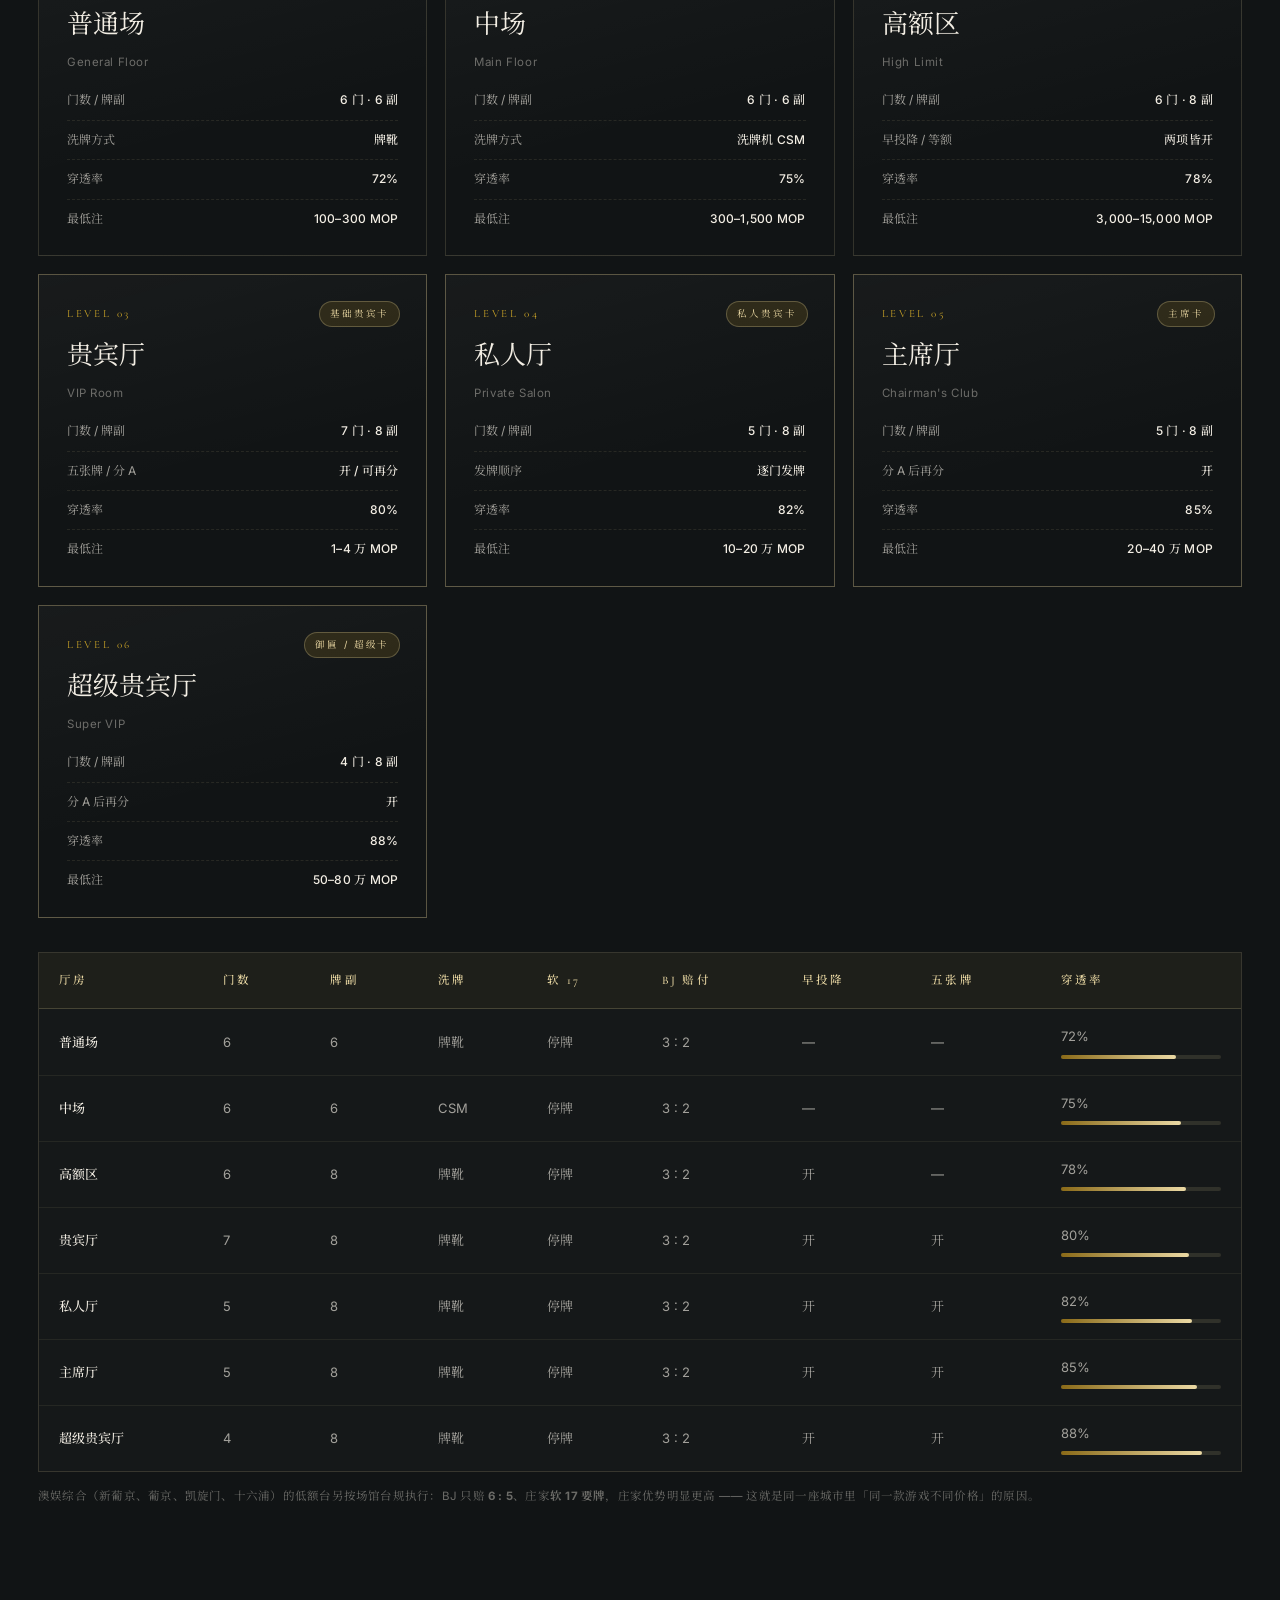
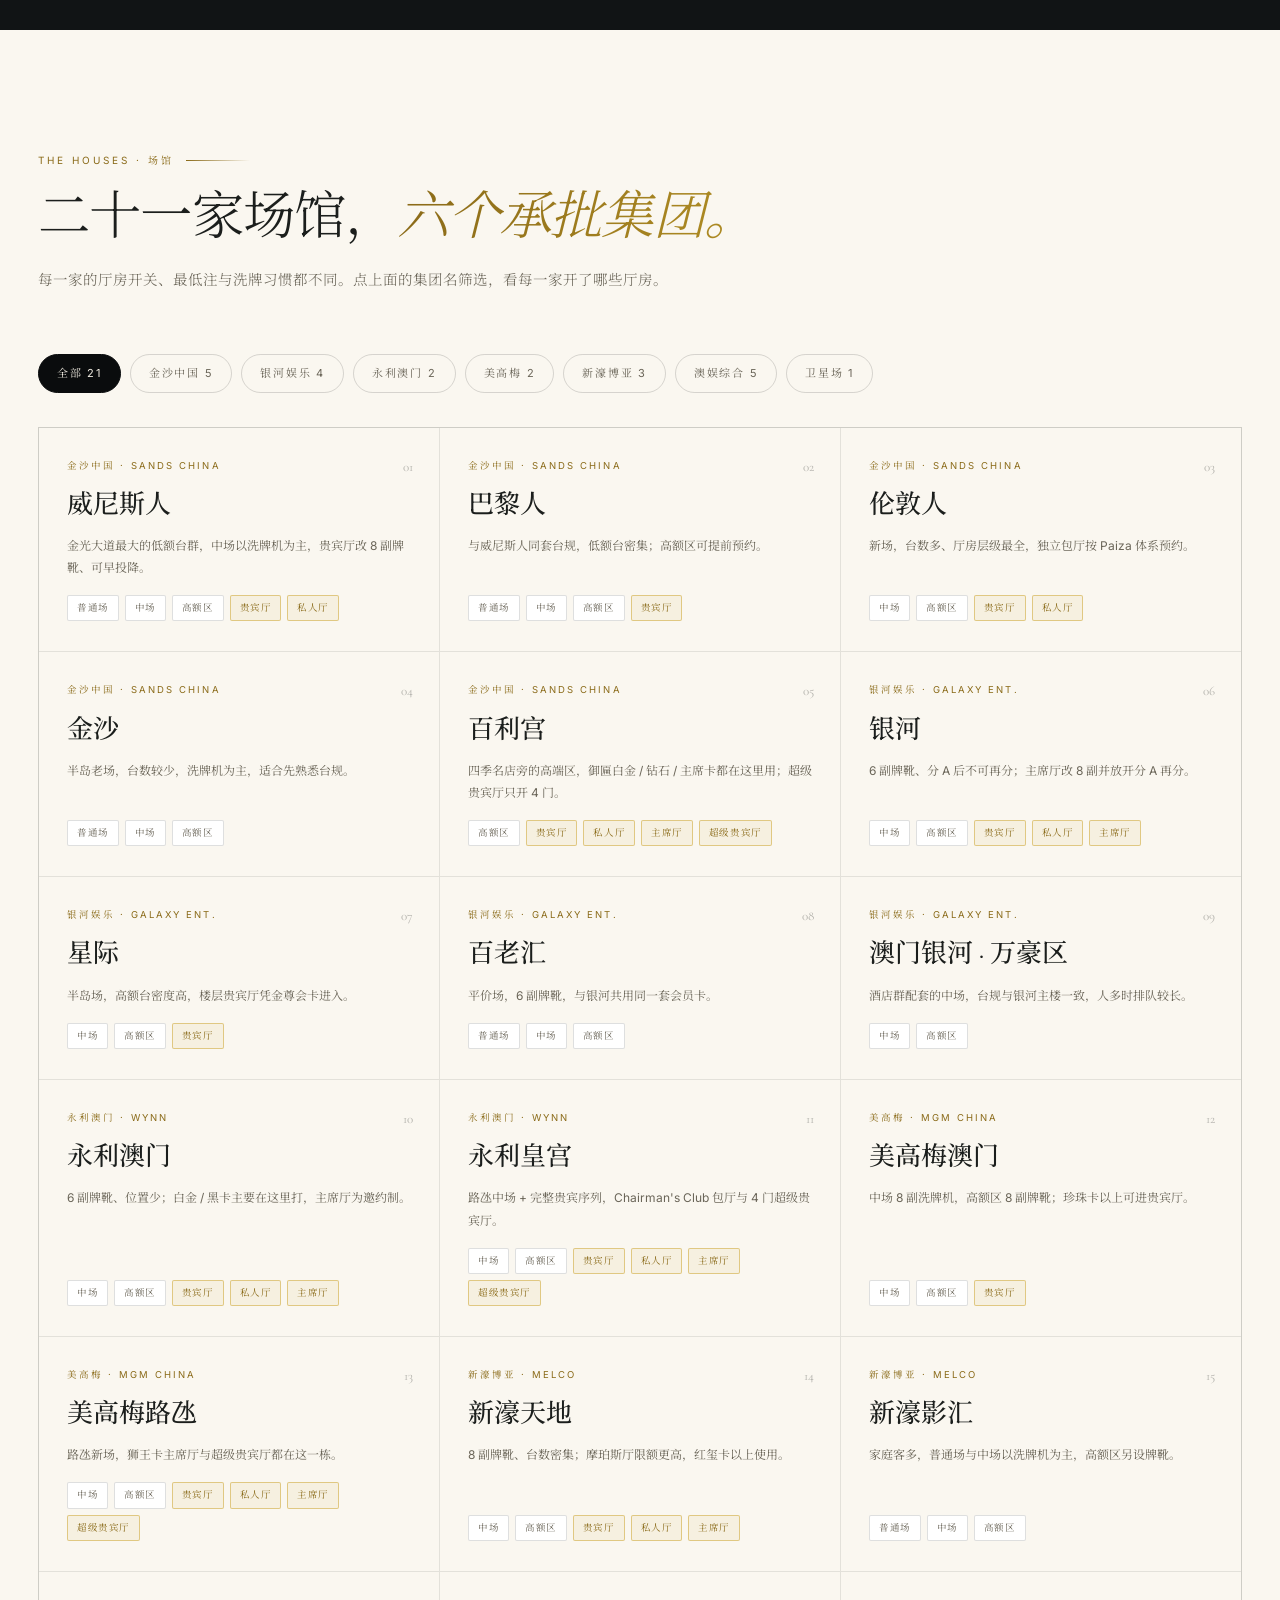
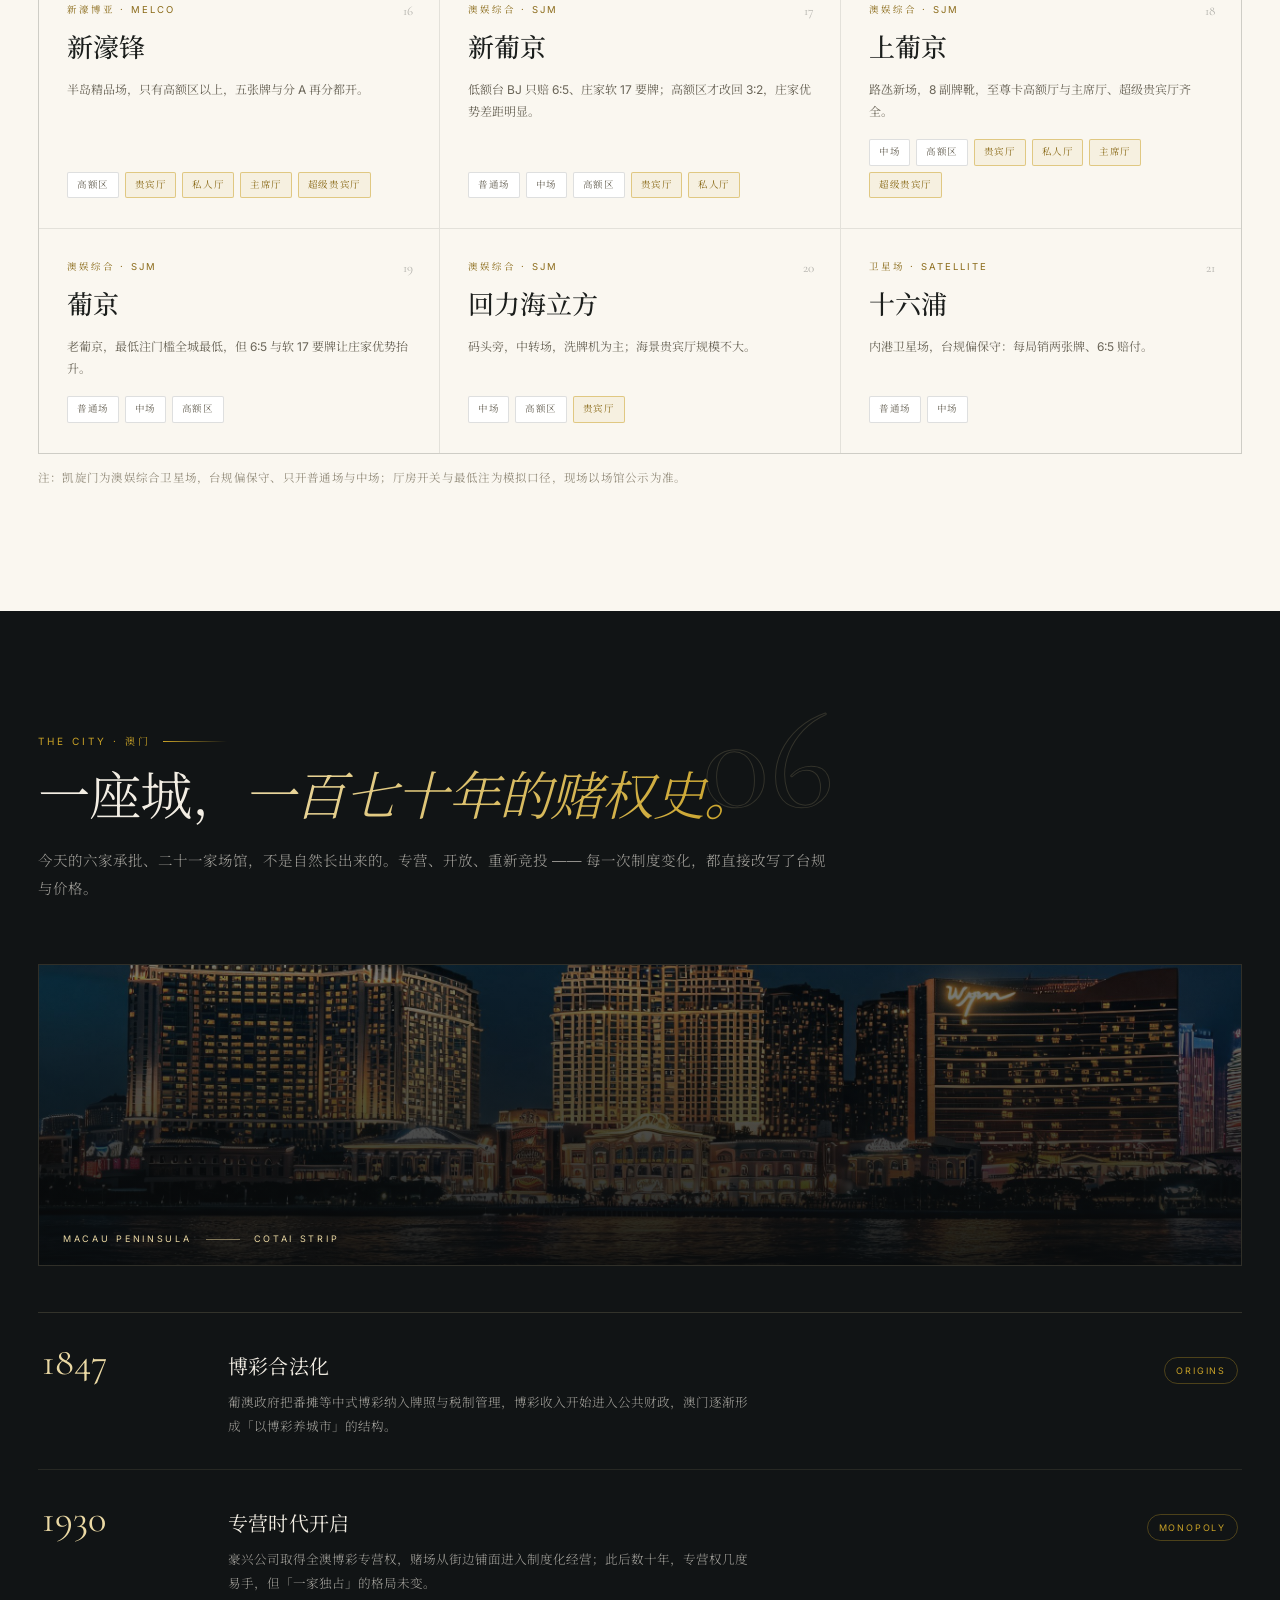
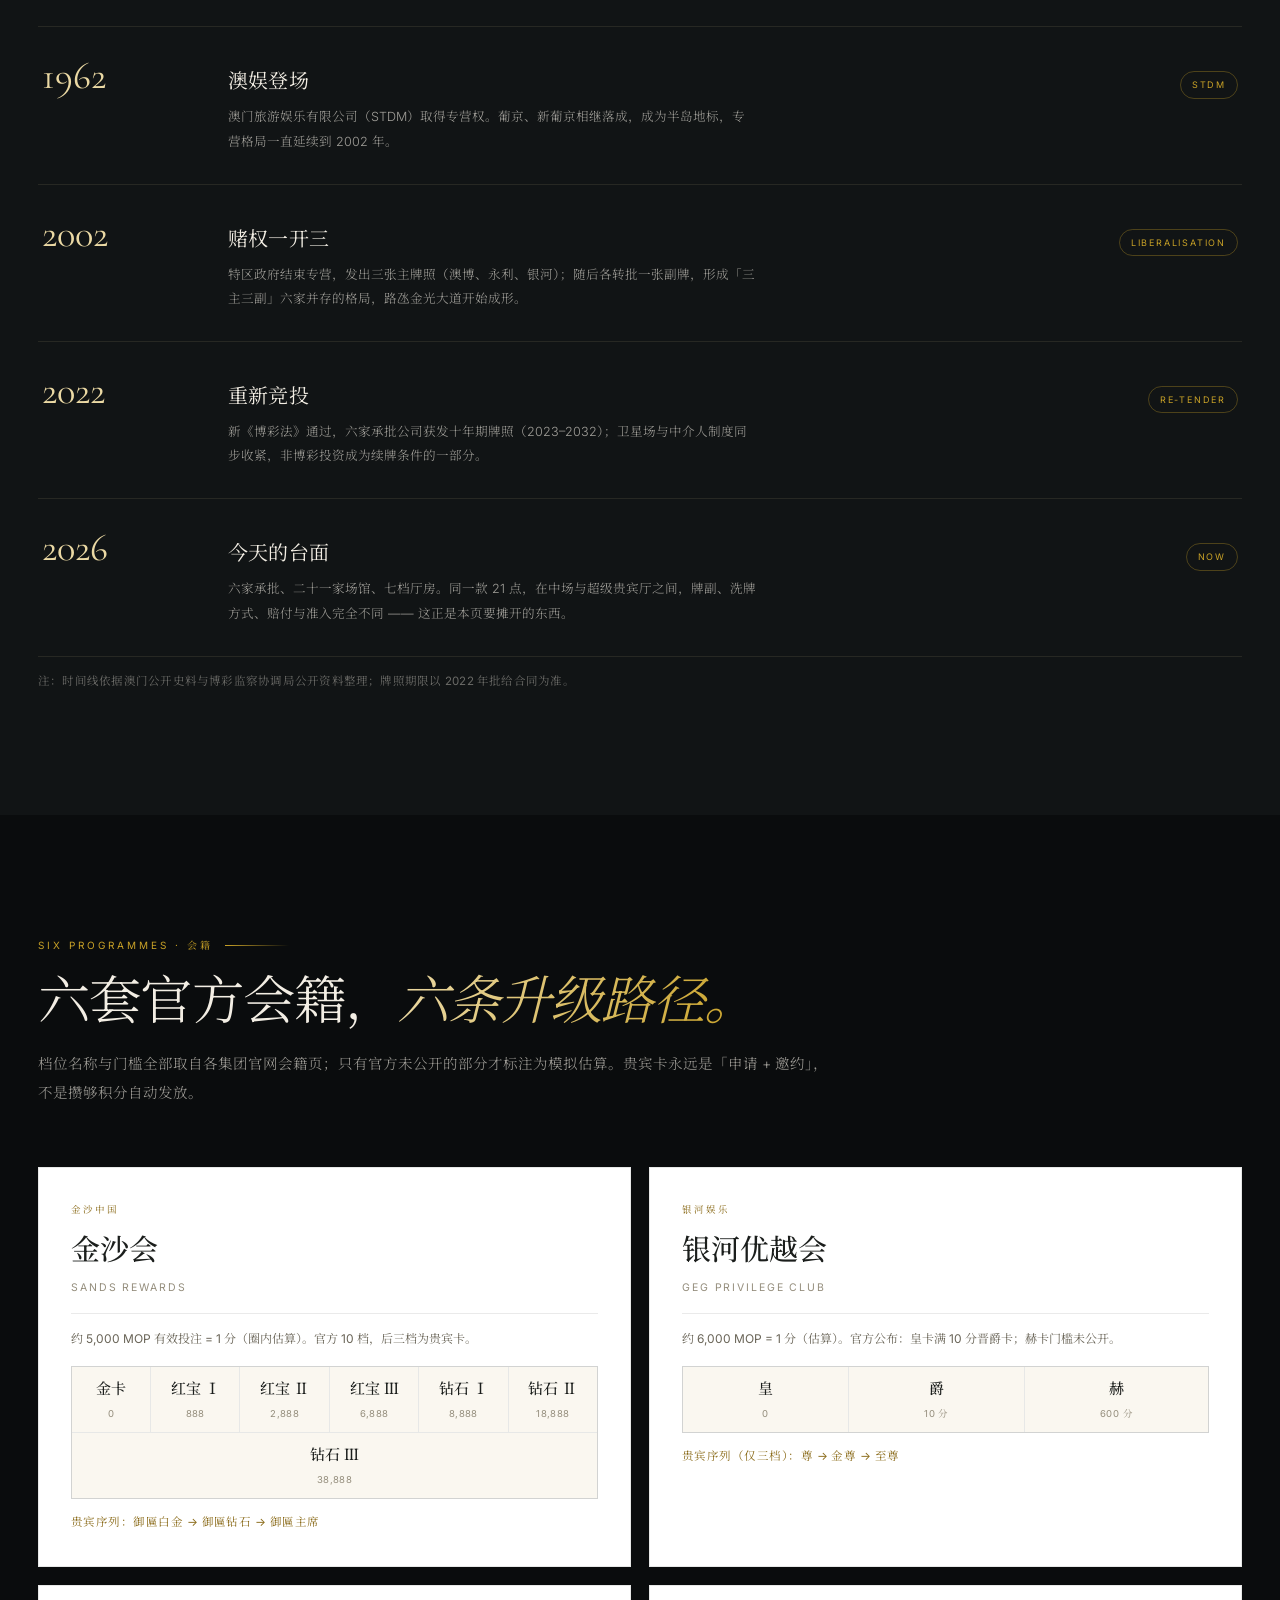
==== commit ee91c4a9: "feat: 新增百家乐与老虎机台面并统一暗金奢华视觉 百家乐：8 副牌靴、抽水/免佣、幸运 6、珠盘路与大路；老虎机：11 款机台、243 ways/多线、RTP 校准、免费游戏与奖池。两页按 21 " ====
--- a/docs/index.html
+++ b/docs/index.html
@@ -550,6 +550,9 @@
     </a>
     <div class="nav-links">
       <a href="index.html" class="on">首页</a>
+      <a href="blackjack.html">21 点</a>
+      <a href="baccarat.html">百家乐</a>
+      <a href="slots.html">老虎机</a>
       <a href="#rules">台面</a>
       <a href="#strategy">策略</a>
       <a href="#rooms">厅房</a>
@@ -574,11 +577,14 @@
   <a href="#history" data-l="历史"></a>
   <a href="#member" data-l="会籍"></a>
   <a href="#vault" data-l="卡面"></a>
+  <a href="#more" data-l="更多台面"></a>
   <a href="#glossary" data-l="术语"></a>
 </nav>
 
 <div class="mnav" id="mnav">
   <a href="blackjack.html">21 点台面</a>
+  <a href="baccarat.html">百家乐台面</a>
+  <a href="slots.html">老虎机厅</a>
   <a href="#rules">台规与附加注</a>
   <a href="#strategy">基本策略</a>
   <a href="#rooms">七档厅房</a>
@@ -679,6 +685,62 @@
         <span class="go">进入商城 →</span>
       </a>
     </div>
+  </div>
+</section>
+
+<!-- ============ 更多台面 ============ -->
+<section class="sec" id="more">
+  <div class="wrap">
+    <div class="sec-head reveal">
+      <div class="kicker">More Tables · 三张桌面</div>
+      <h2>21 点之外，<em>还有庄闲与转轮。</em></h2>
+      <p>澳门的赌收大头从来不是 21 点。百家乐占了绝大多数桌面流水，老虎机则占据了中场与角子机区的角落。两张新台面都按场馆与厅房做了差异化：百家乐的最低注、抽水方式与咪牌习惯不同；老虎机的机台型号、RTP 与注码区间不同。</p>
+    </div>
+    <div class="entries">
+      <a class="entry reveal" href="baccarat.html">
+        <span class="bg" style="background-image:url('assets/img/table.jpg')"></span>
+        <span class="veil"></span>
+        <span class="no">03 / BACCARAT</span>
+        <h3>百家乐台面</h3>
+        <p>8 副牌靴、销牌、固定补牌表；庄赢抽水 5%，免佣台庄 6 点只赔一半。闲、庄、和、闲对、庄对、幸运 6 六种注码，珠盘路与大路按真实开牌顺序生成。</p>
+        <div class="tags">
+          <span class="tag">8 副牌靴</span>
+          <span class="tag">免佣台</span>
+          <span class="tag">珠盘路 / 大路</span>
+          <span class="tag">幸运 6</span>
+        </div>
+        <span class="go">进入百家乐 →</span>
+      </a>
+      <a class="entry reveal d1" href="slots.html">
+        <span class="bg" style="background-image:url('assets/img/hero.jpg')"></span>
+        <span class="veil"></span>
+        <span class="no">04 / SLOTS</span>
+        <h3>老虎机厅</h3>
+        <p>11 款机台、243 ways 与 20–30 线两种结构，RTP 从 89.8% 到 94.0%。3 个彩金触发 10 次免费游戏、全奖 ×2；四层累积奖池按投注同步累积。</p>
+        <div class="tags">
+          <span class="tag">243 ways</span>
+          <span class="tag">免费游戏 ×2</span>
+          <span class="tag">累积奖池</span>
+          <span class="tag">RTP 校准</span>
+        </div>
+        <span class="go">进入老虎机厅 →</span>
+      </a>
+    </div>
+
+    <div class="table-wrap reveal" style="margin-top:24px">
+      <table class="data-table">
+        <thead>
+          <tr><th>台面</th><th>主注庄家优势</th><th>附加注</th><th>说明</th></tr>
+        </thead>
+        <tbody>
+          <tr><td><b>21 点</b>（基本策略）</td><td><span class="mono">约 0.5%</span></td><td><span class="mono">对子 / 幸运 7 / 13 上下</span></td><td>规则越接近 3:2、S17、早投降，越靠近 0</td></tr>
+          <tr><td><b>百家乐 · 庄</b></td><td><span class="mono">1.06%</span></td><td><span class="mono">对子 11:1 / 幸运 6</span></td><td>抽水 5%；免佣台约 1.46%，仍是最便宜的一注</td></tr>
+          <tr><td><b>百家乐 · 闲</b></td><td><span class="mono">1.24%</span></td><td><span class="mono">和 8:1 / 对子 11:1</span></td><td>和局退回本金；和与对子的庄家优势都在 10% 以上</td></tr>
+          <tr><td><b>老虎机</b></td><td><span class="mono">6% – 10.2%</span></td><td><span class="mono">免费游戏 / 奖池</span></td><td>RTP 89.8%–94.0%，按机台与场馆逐台校准</td></tr>
+        </tbody>
+      </table>
+    </div>
+    <p class="table-note reveal">以上为模拟口径：百家乐主注按 8 副牌精确值；老虎机 RTP 为机台标称值与场馆偏移后的校准目标。</p>
   </div>
 </section>
 
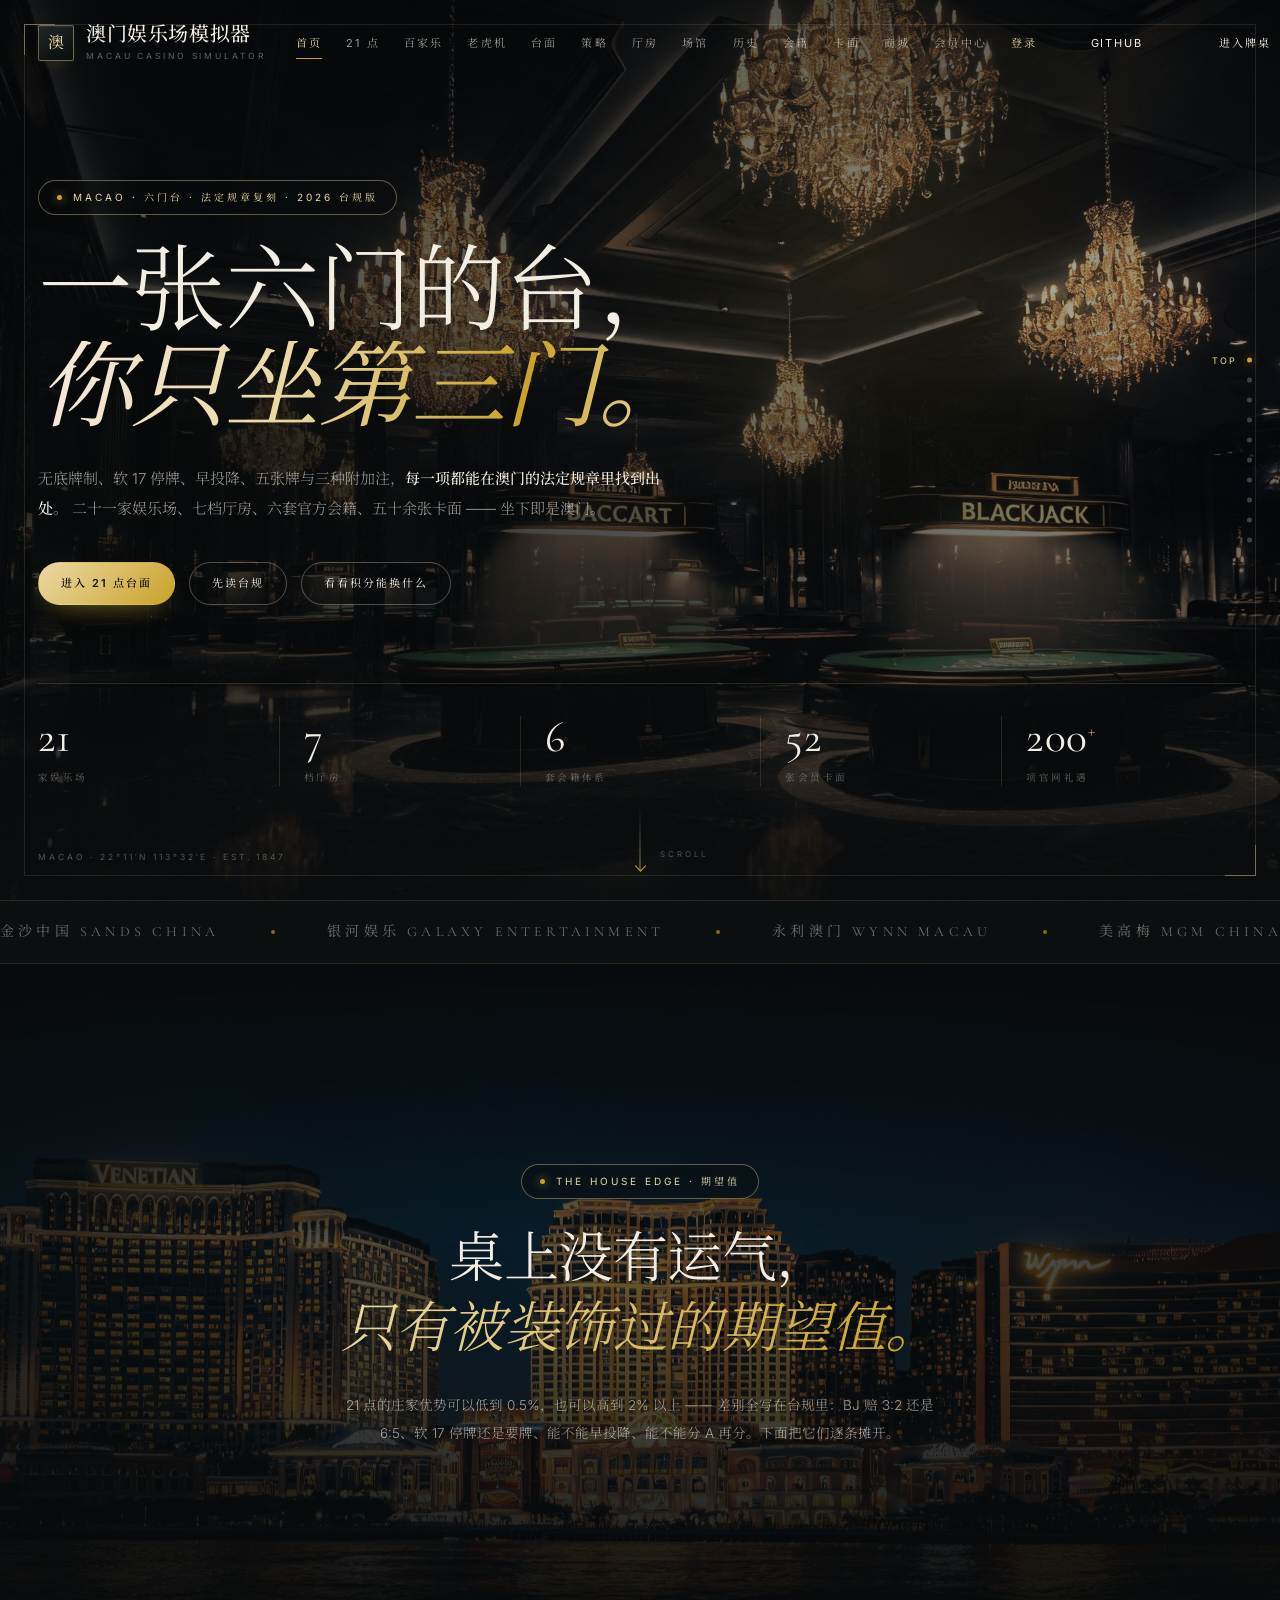
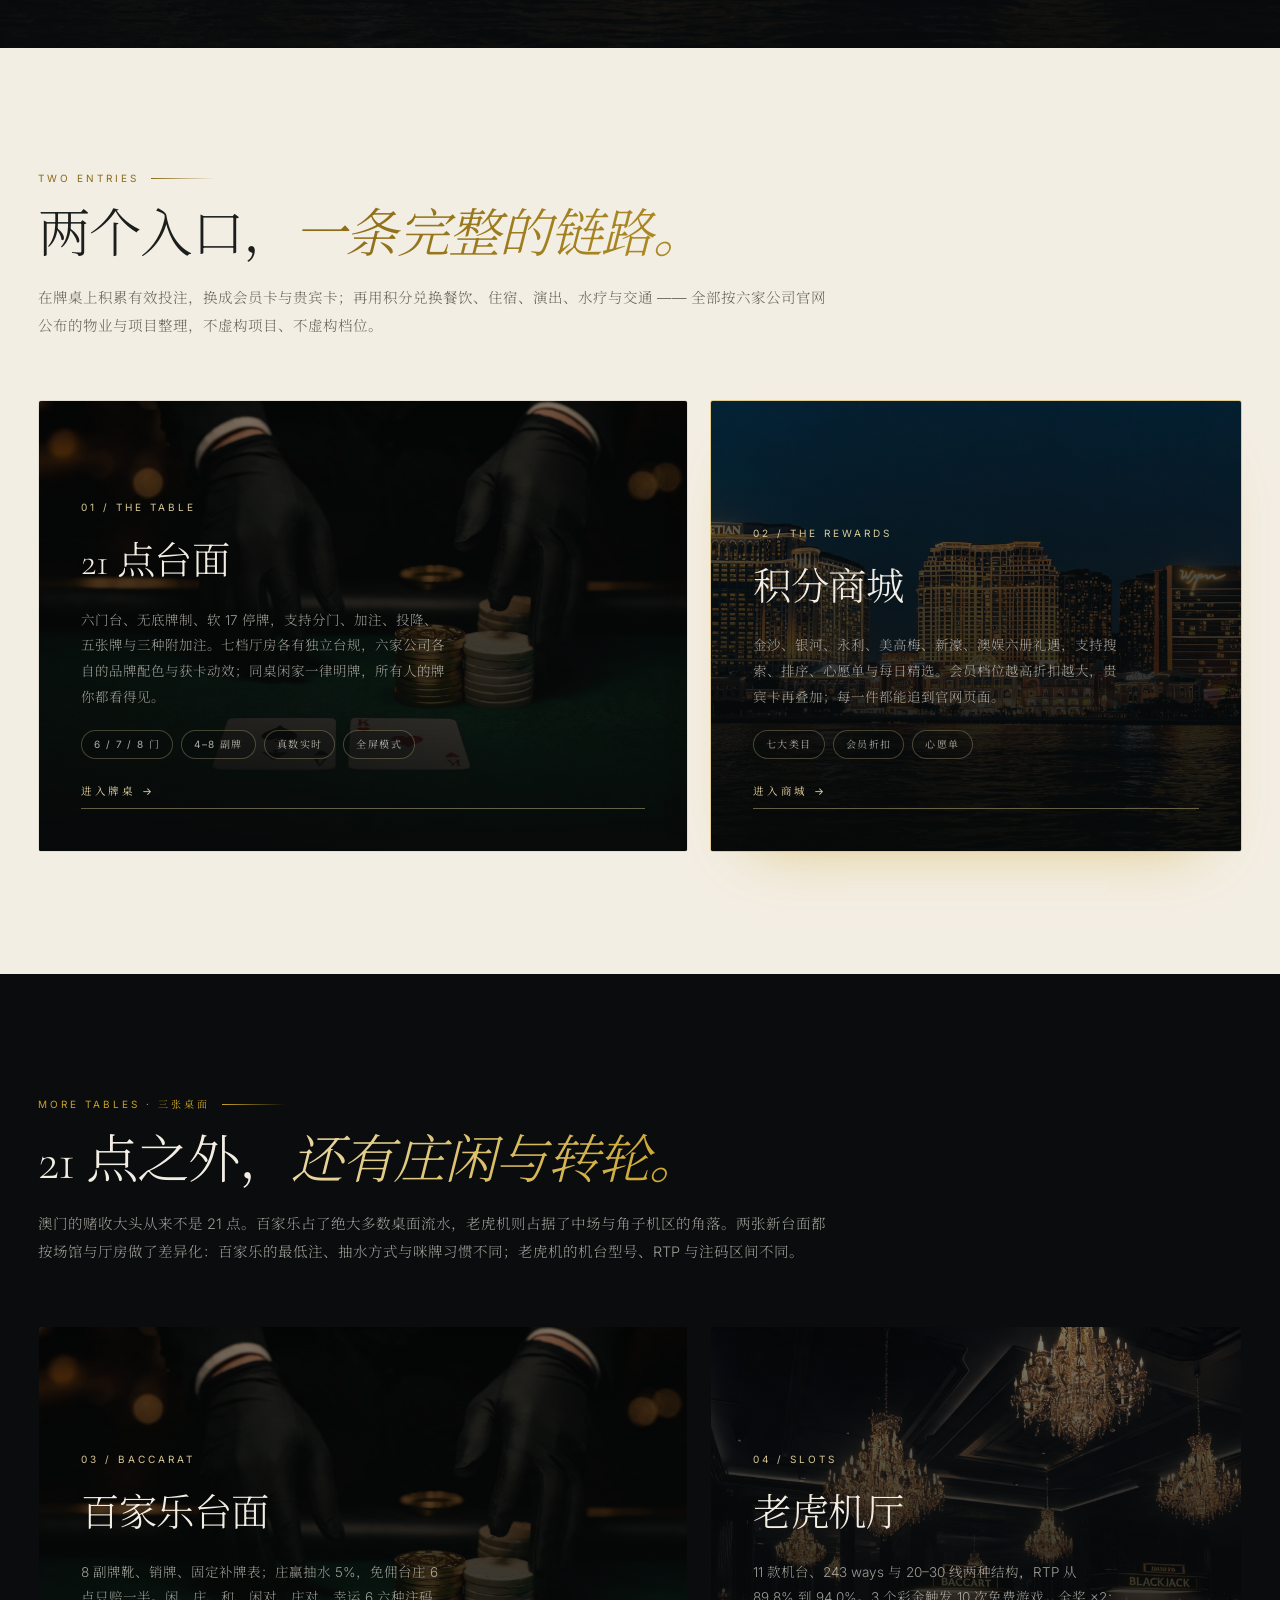
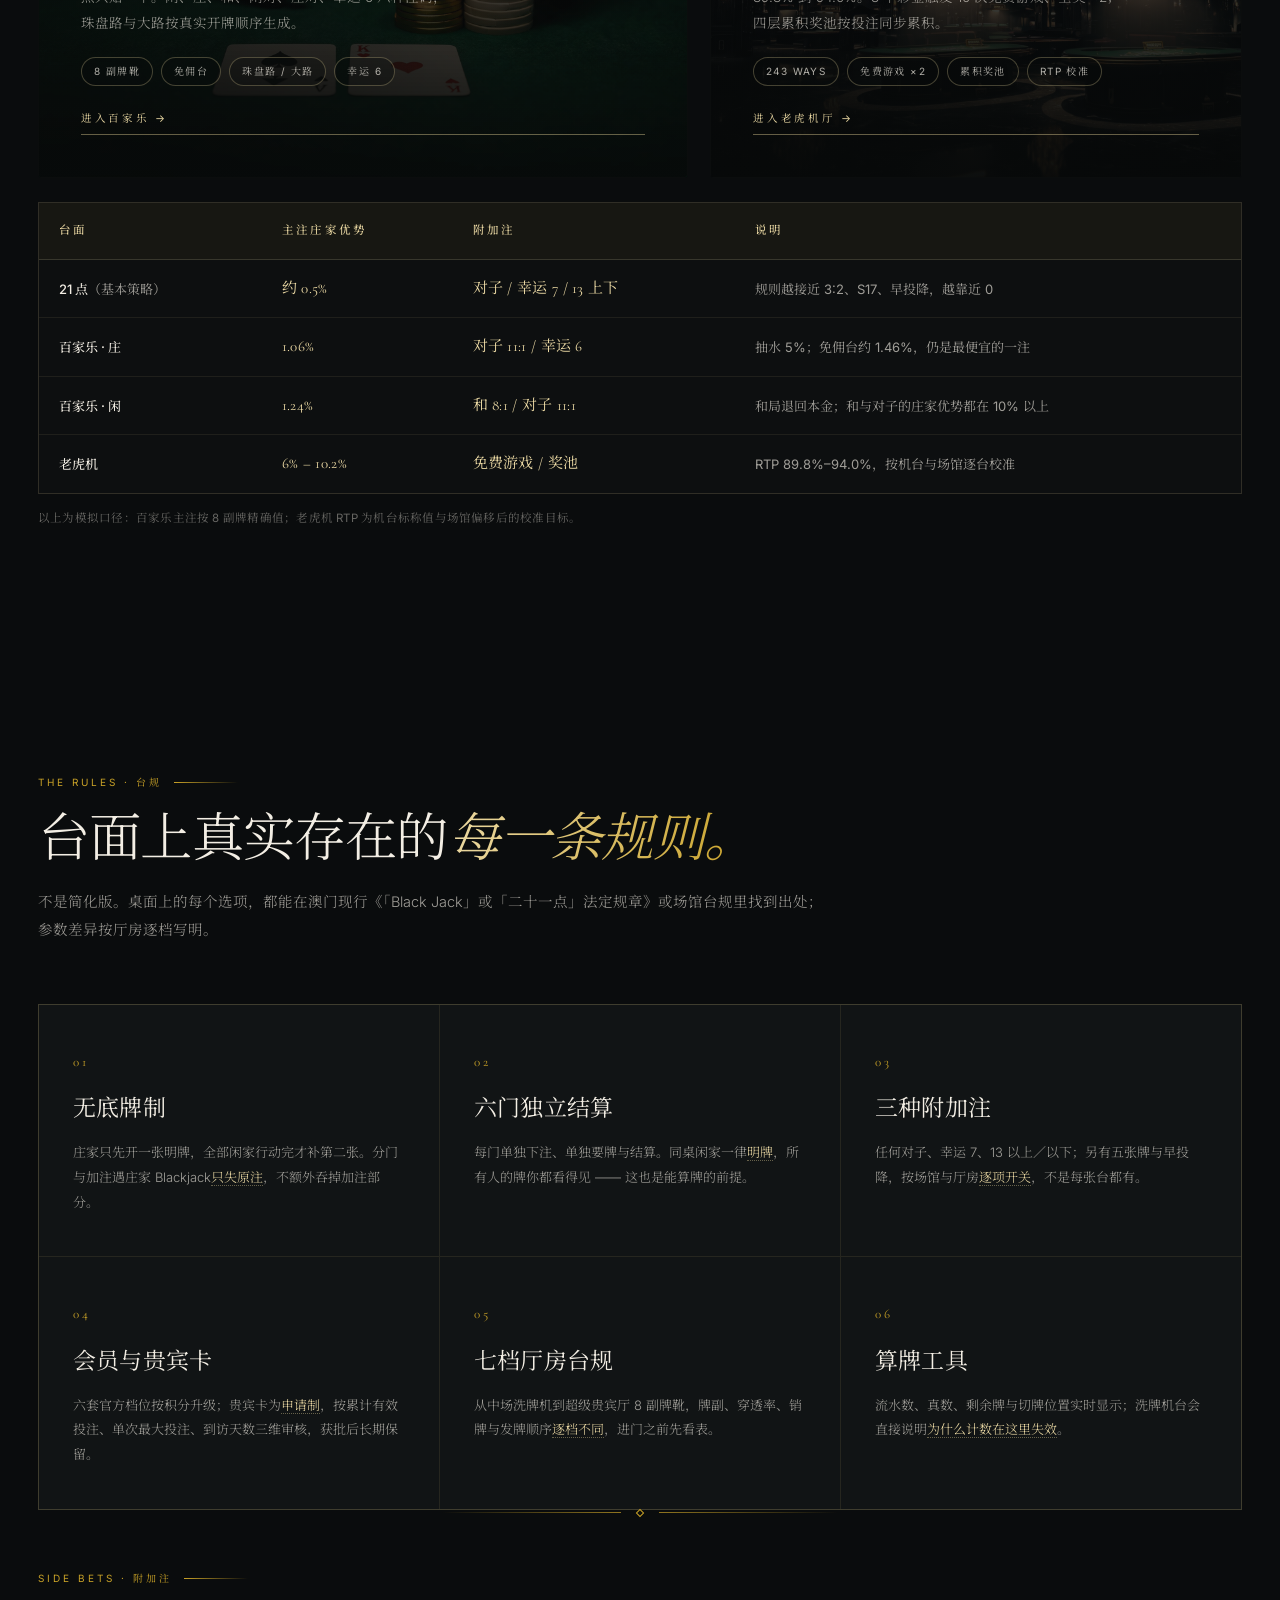
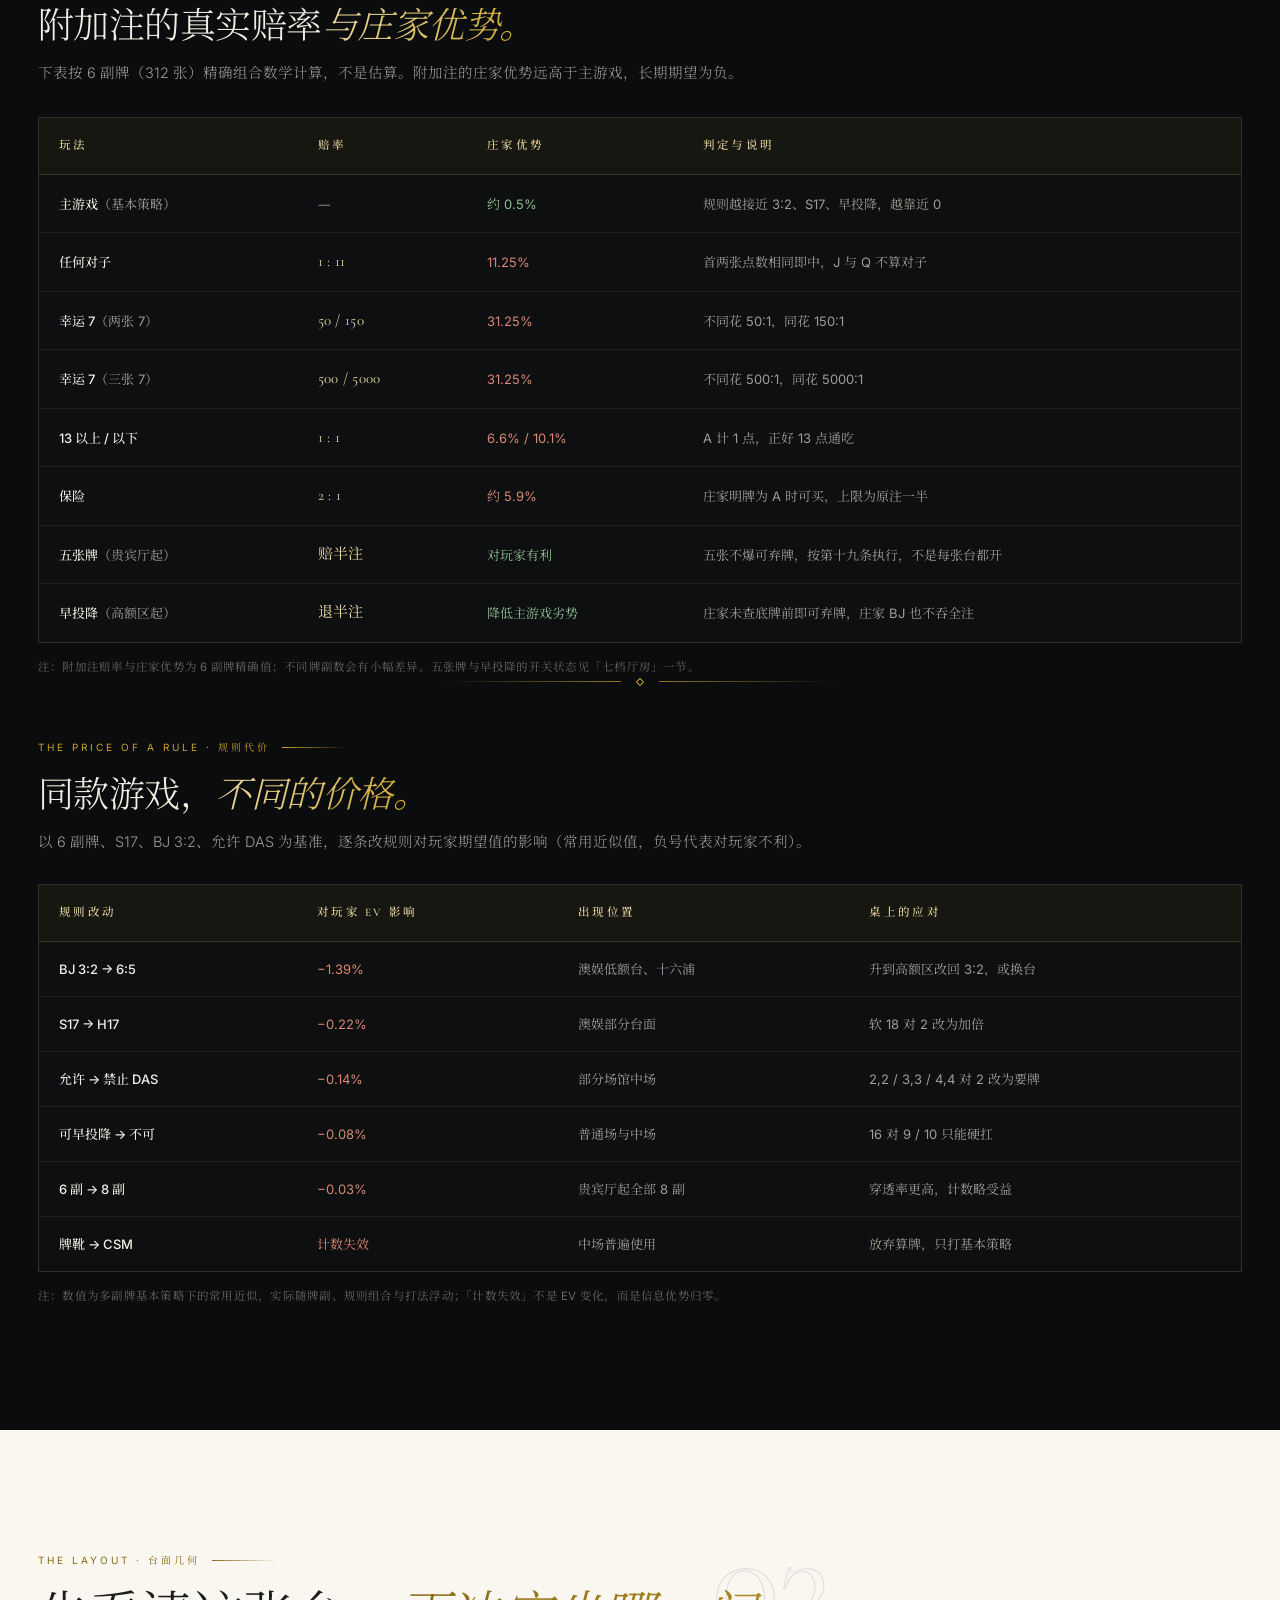
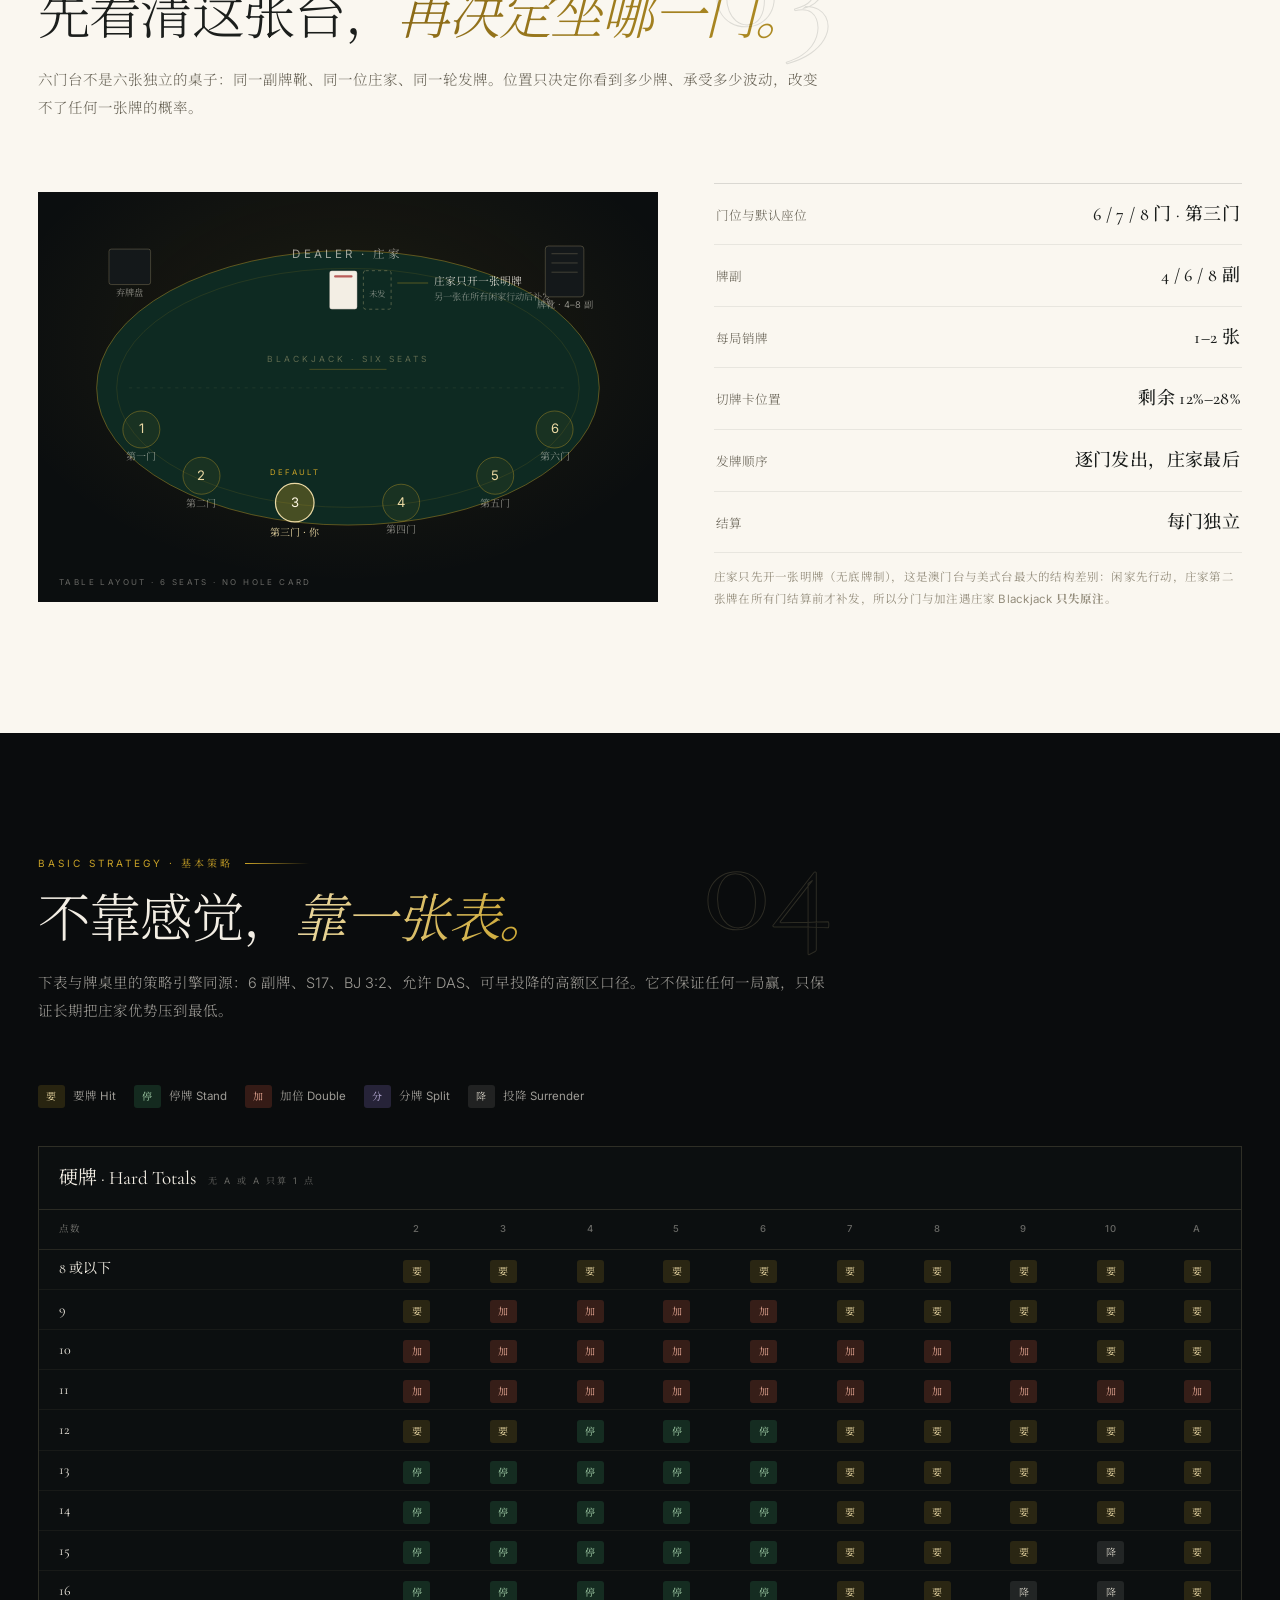
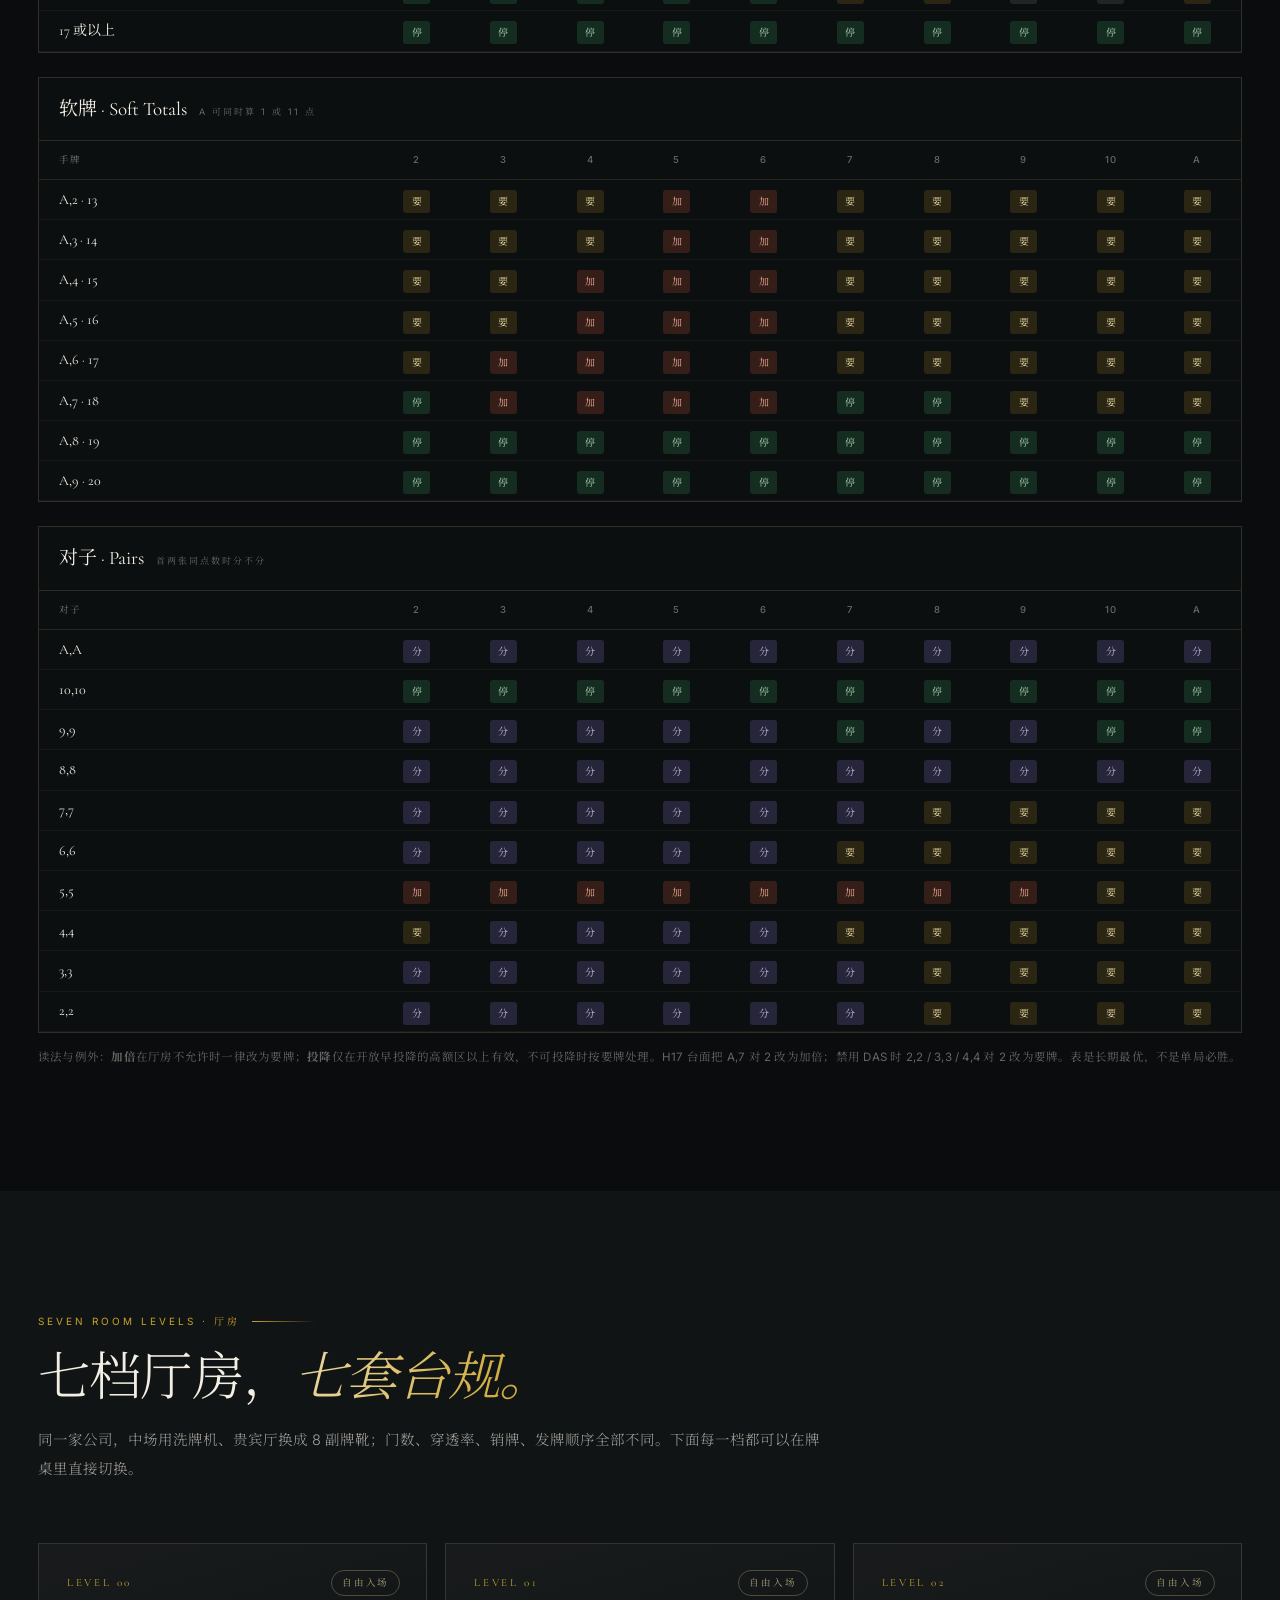
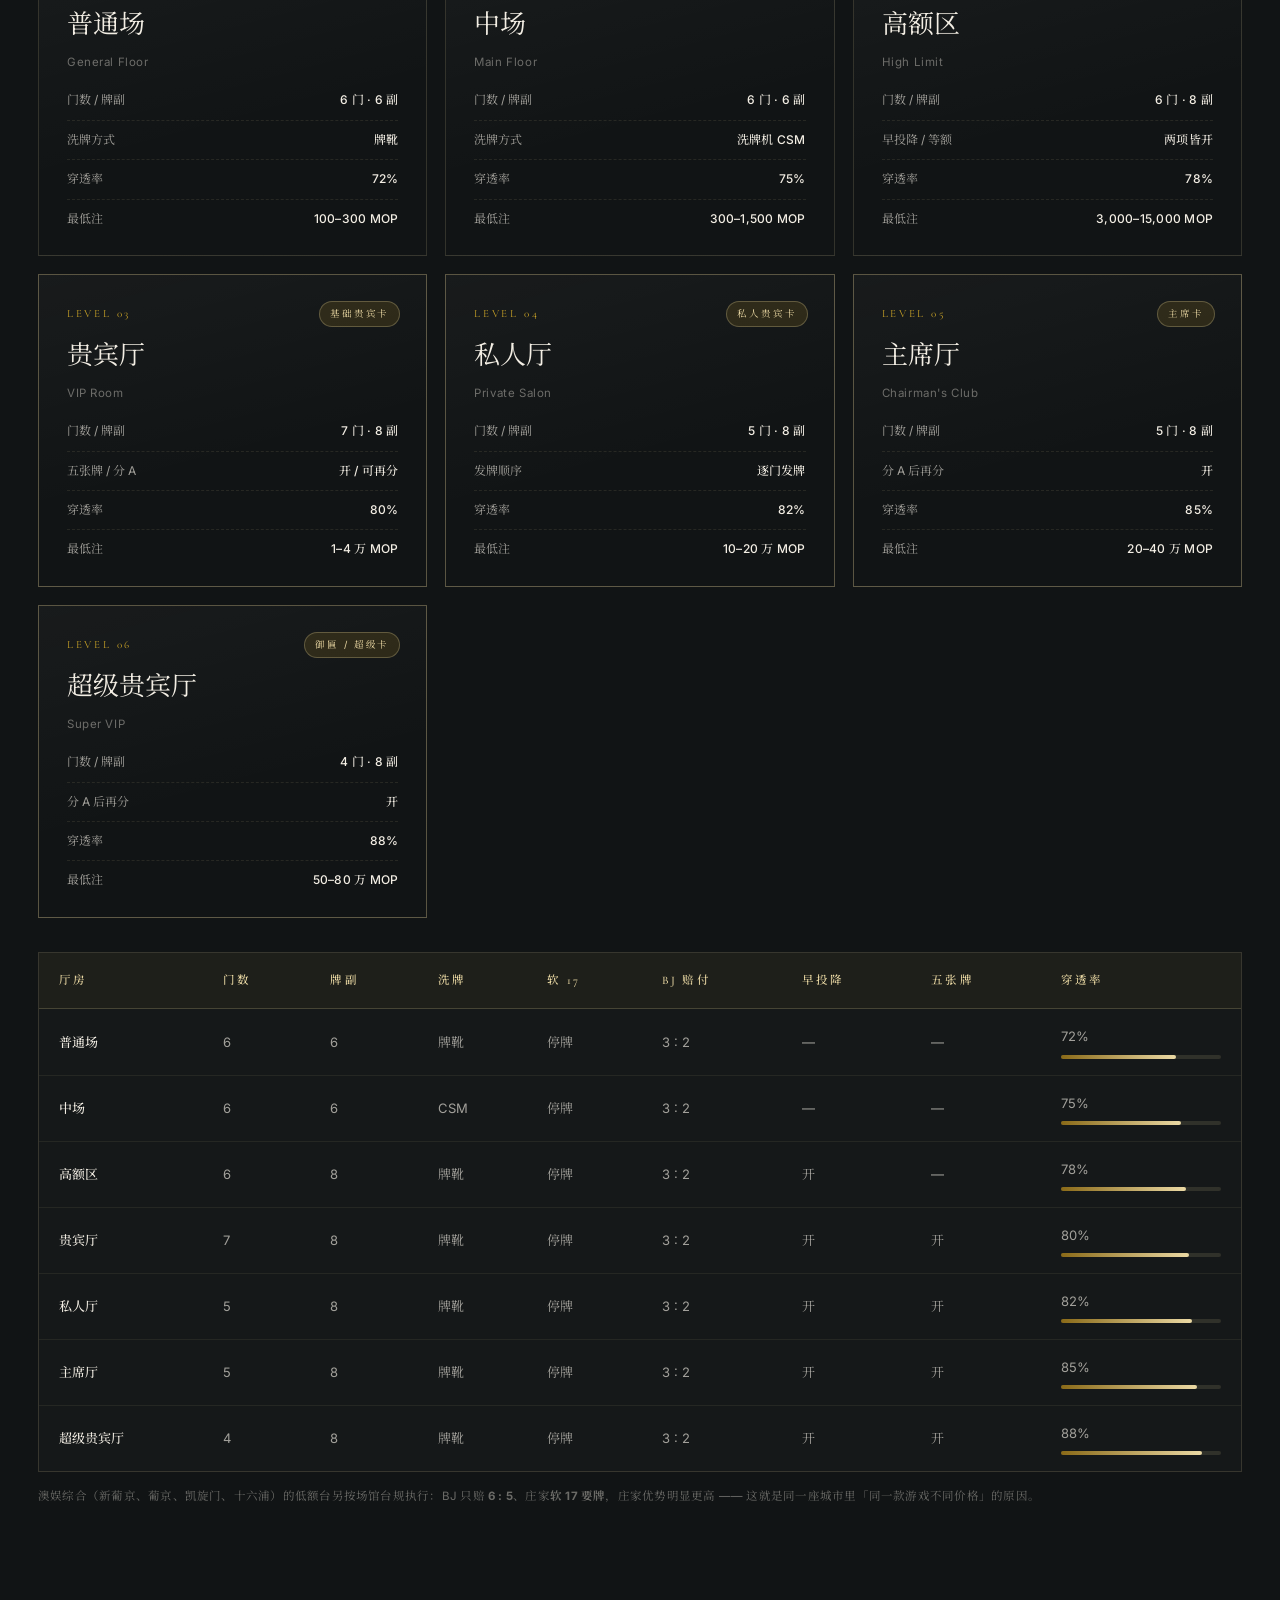
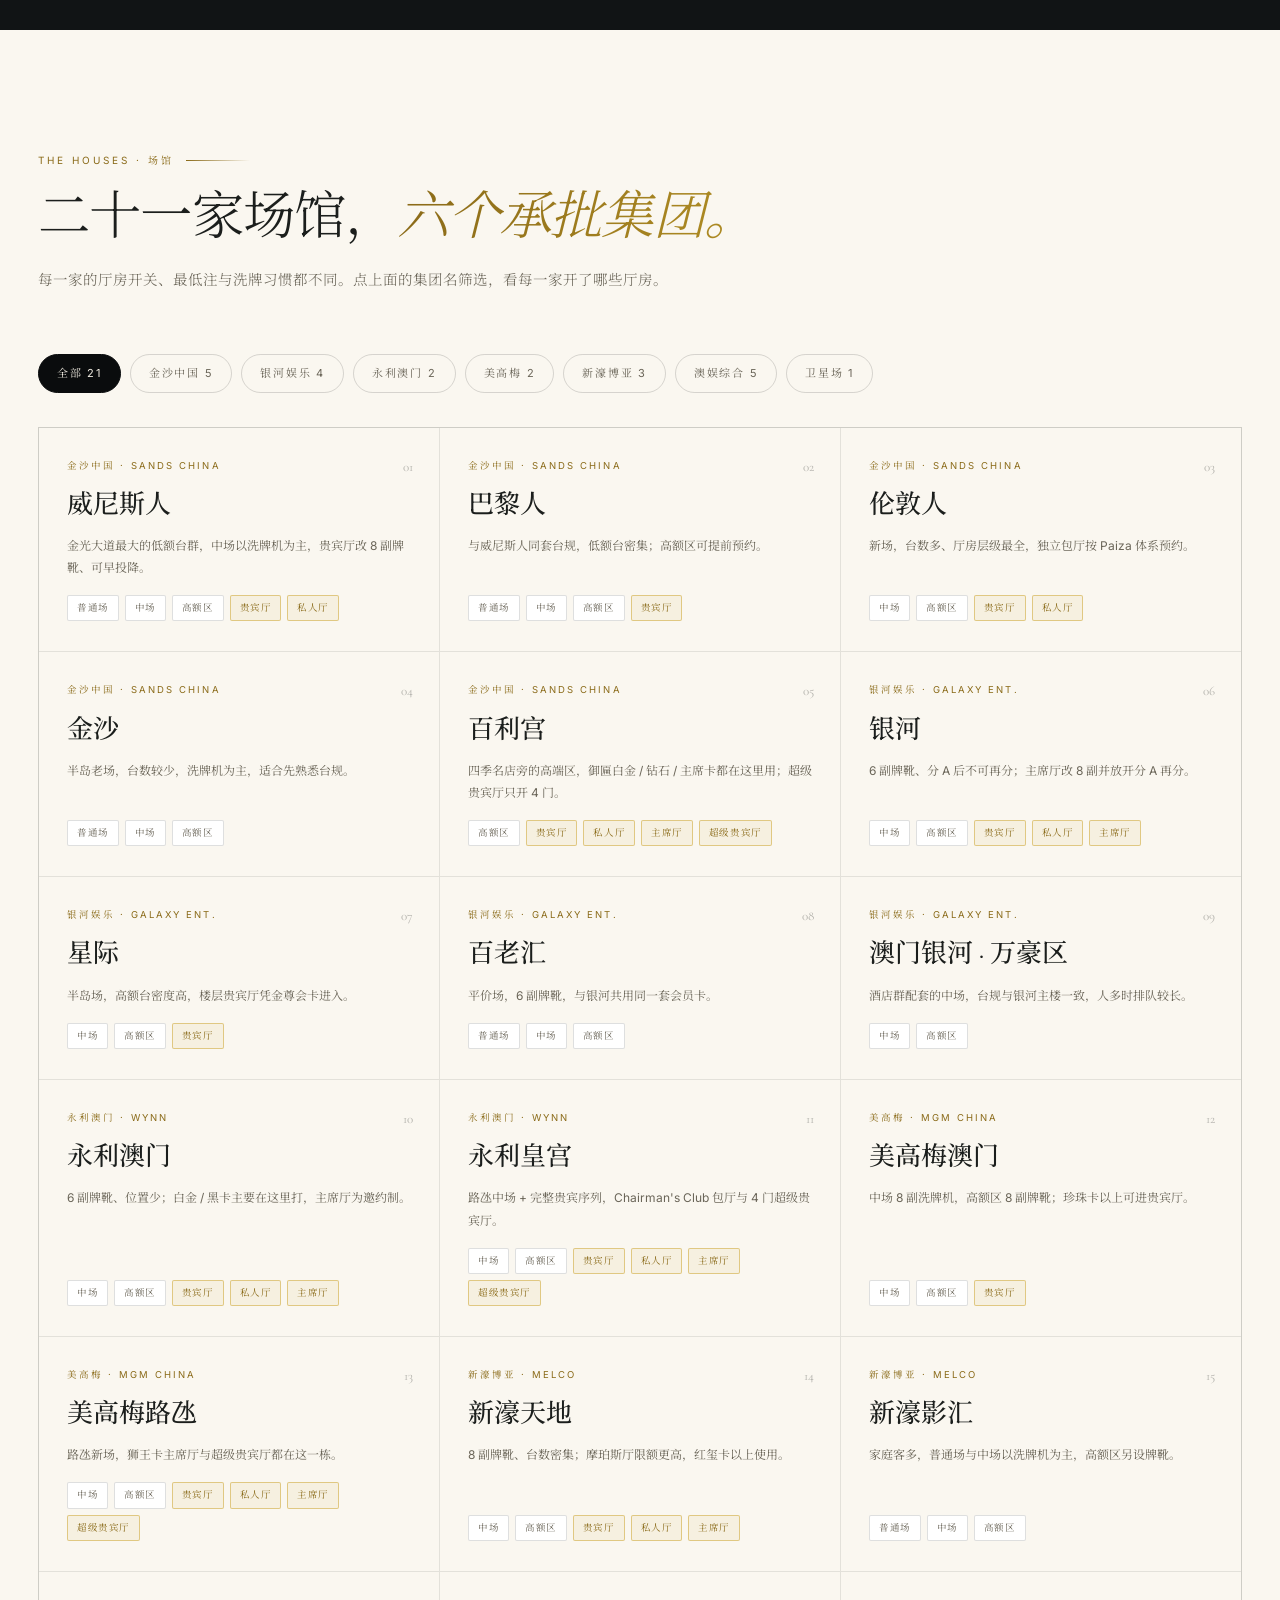
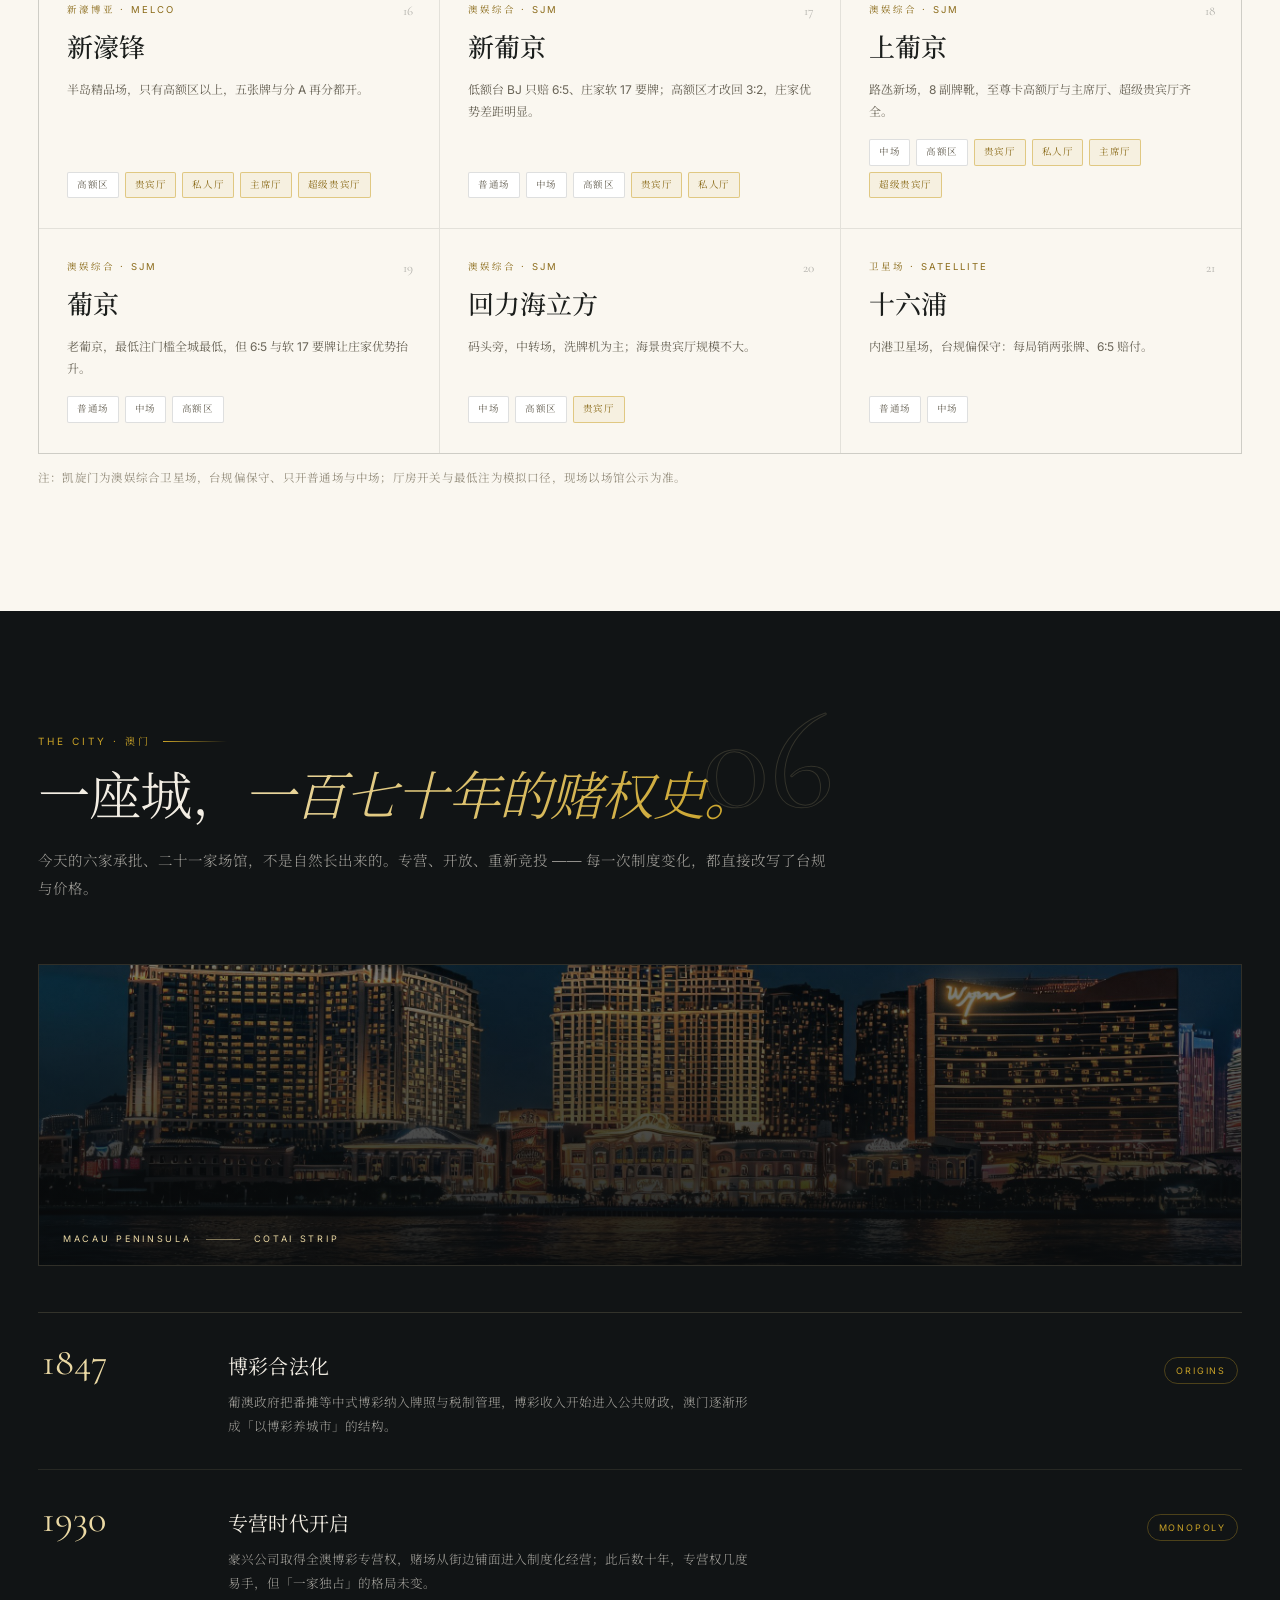
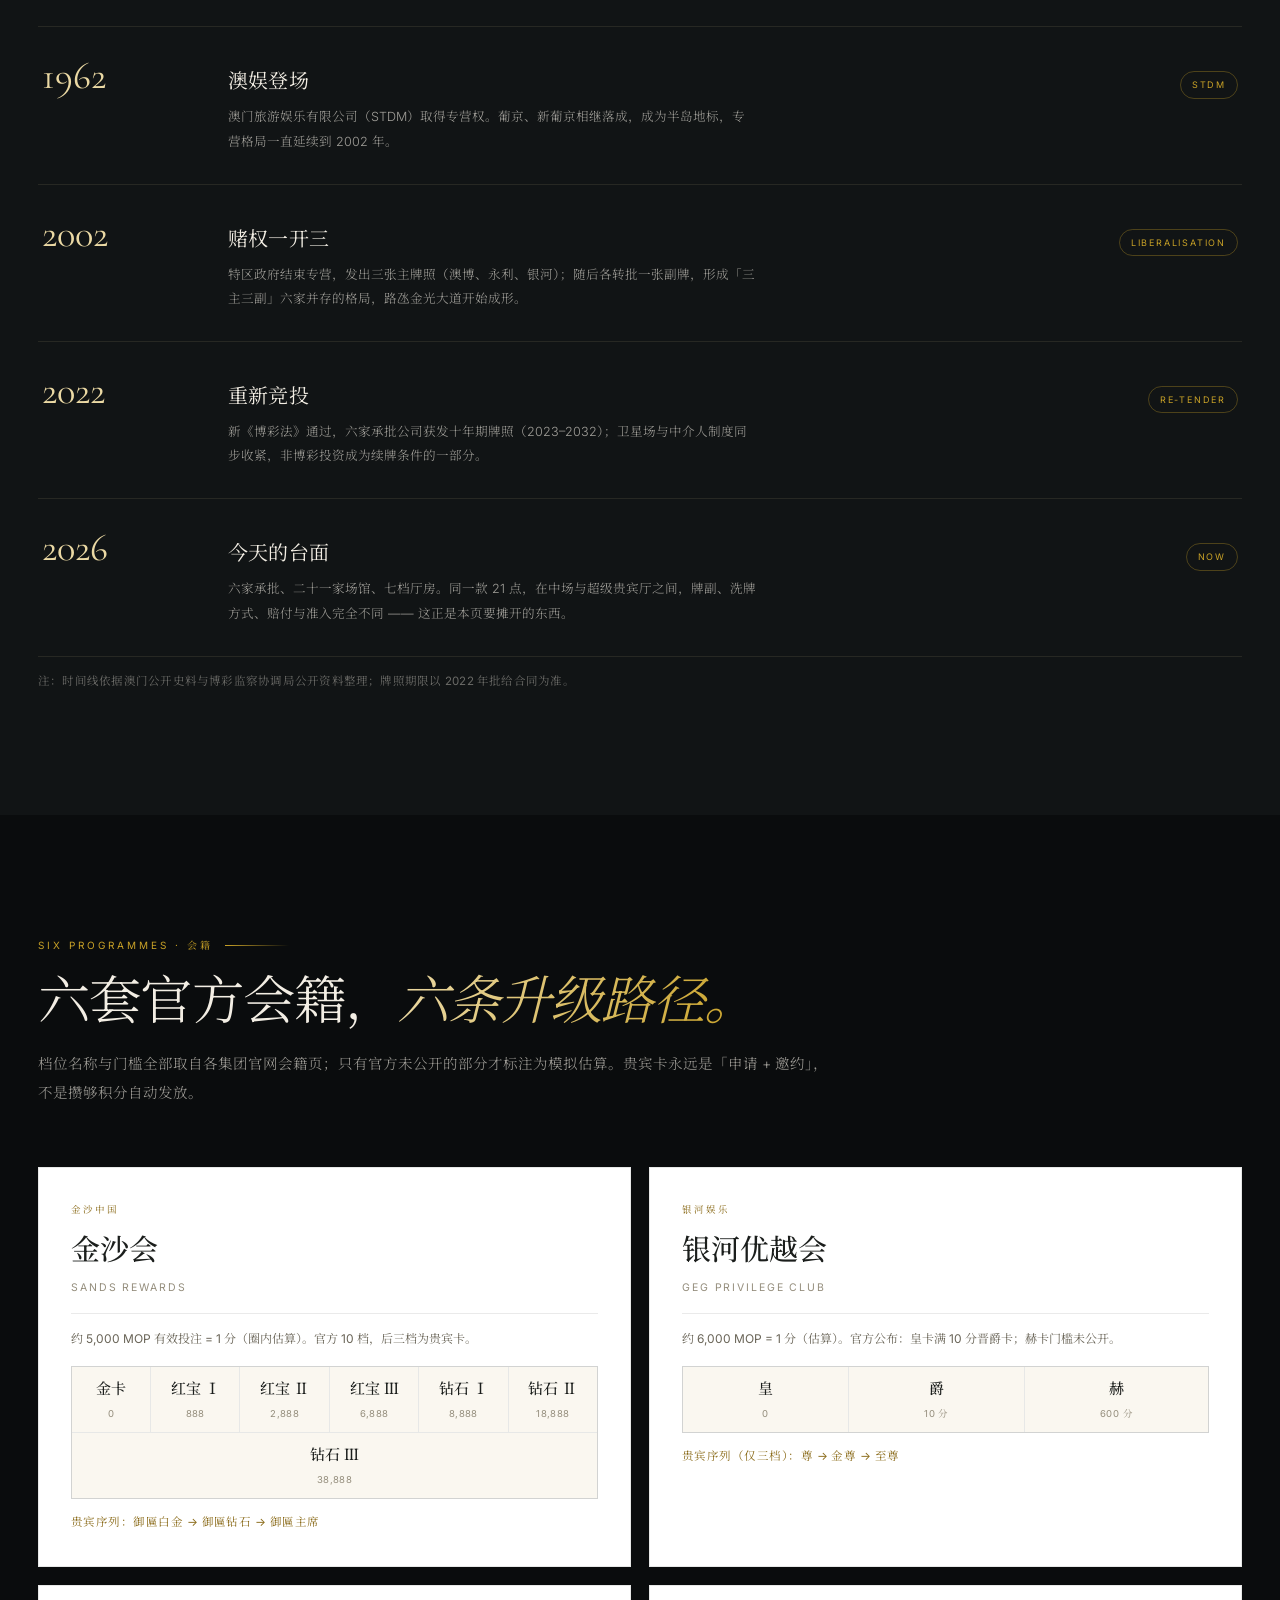
==== commit cff52055: "feat: 新增会员中心（卡包/分游戏终身统计/礼遇订单核销），商城兑换仪式化（确认→出票仪式→凭证→核销）" ====
--- a/docs/index.html
+++ b/docs/index.html
@@ -561,6 +561,7 @@
       <a href="#member">会籍</a>
       <a href="#vault">卡面</a>
       <a href="blackjack-mall.html">商城</a>
+      <a href="member.html">会员中心</a>
     </div>
     <a class="btn-pill" href="https://github.com/laoyangnb666/macau-casino-simulator" target="_blank" rel="noopener">GitHub</a>
     <a class="btn-pill" href="blackjack.html">进入牌桌</a>
@@ -1464,6 +1465,7 @@
         <ul>
           <li><a href="blackjack.html">21 点台面</a></li>
           <li><a href="blackjack-mall.html">积分商城</a></li>
+          <li><a href="member.html">会员中心</a></li>
           <li><a href="#rooms">七档厅房</a></li>
           <li><a href="#vault">卡面墙</a></li>
         </ul>
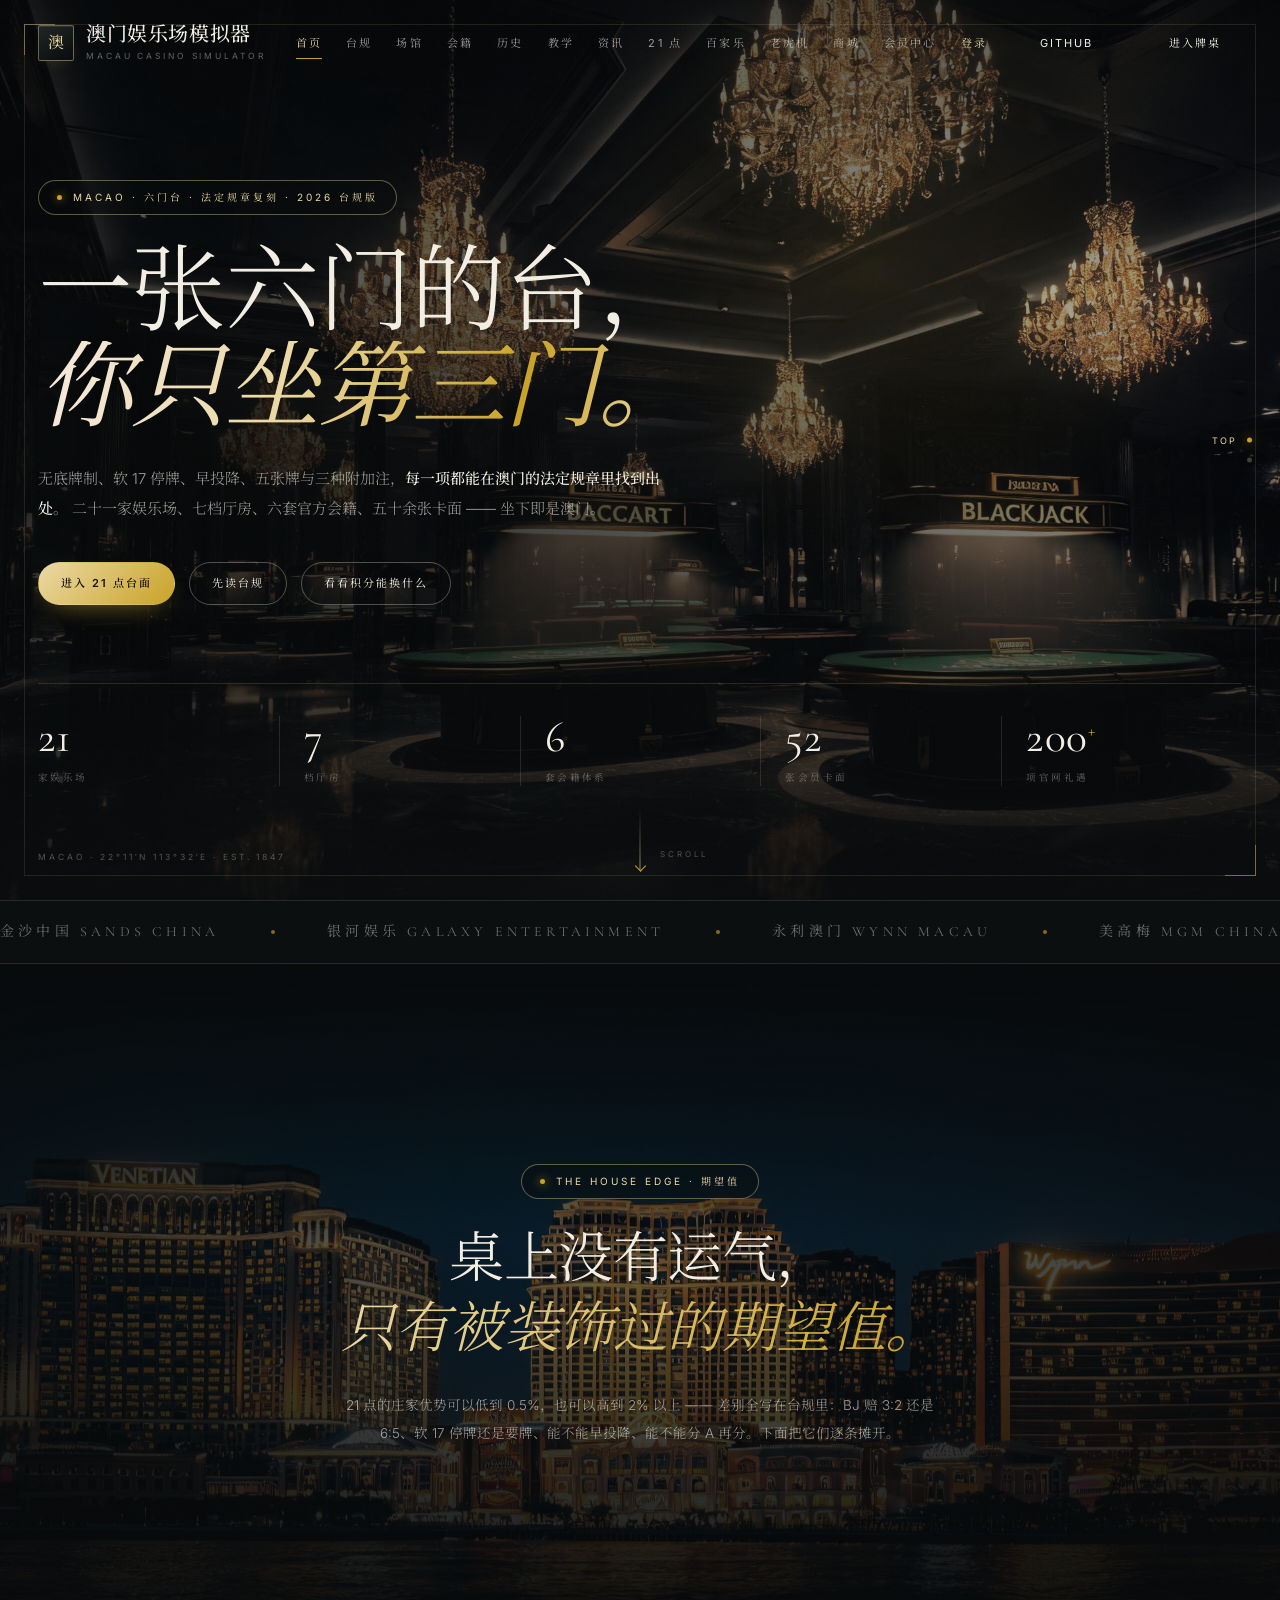
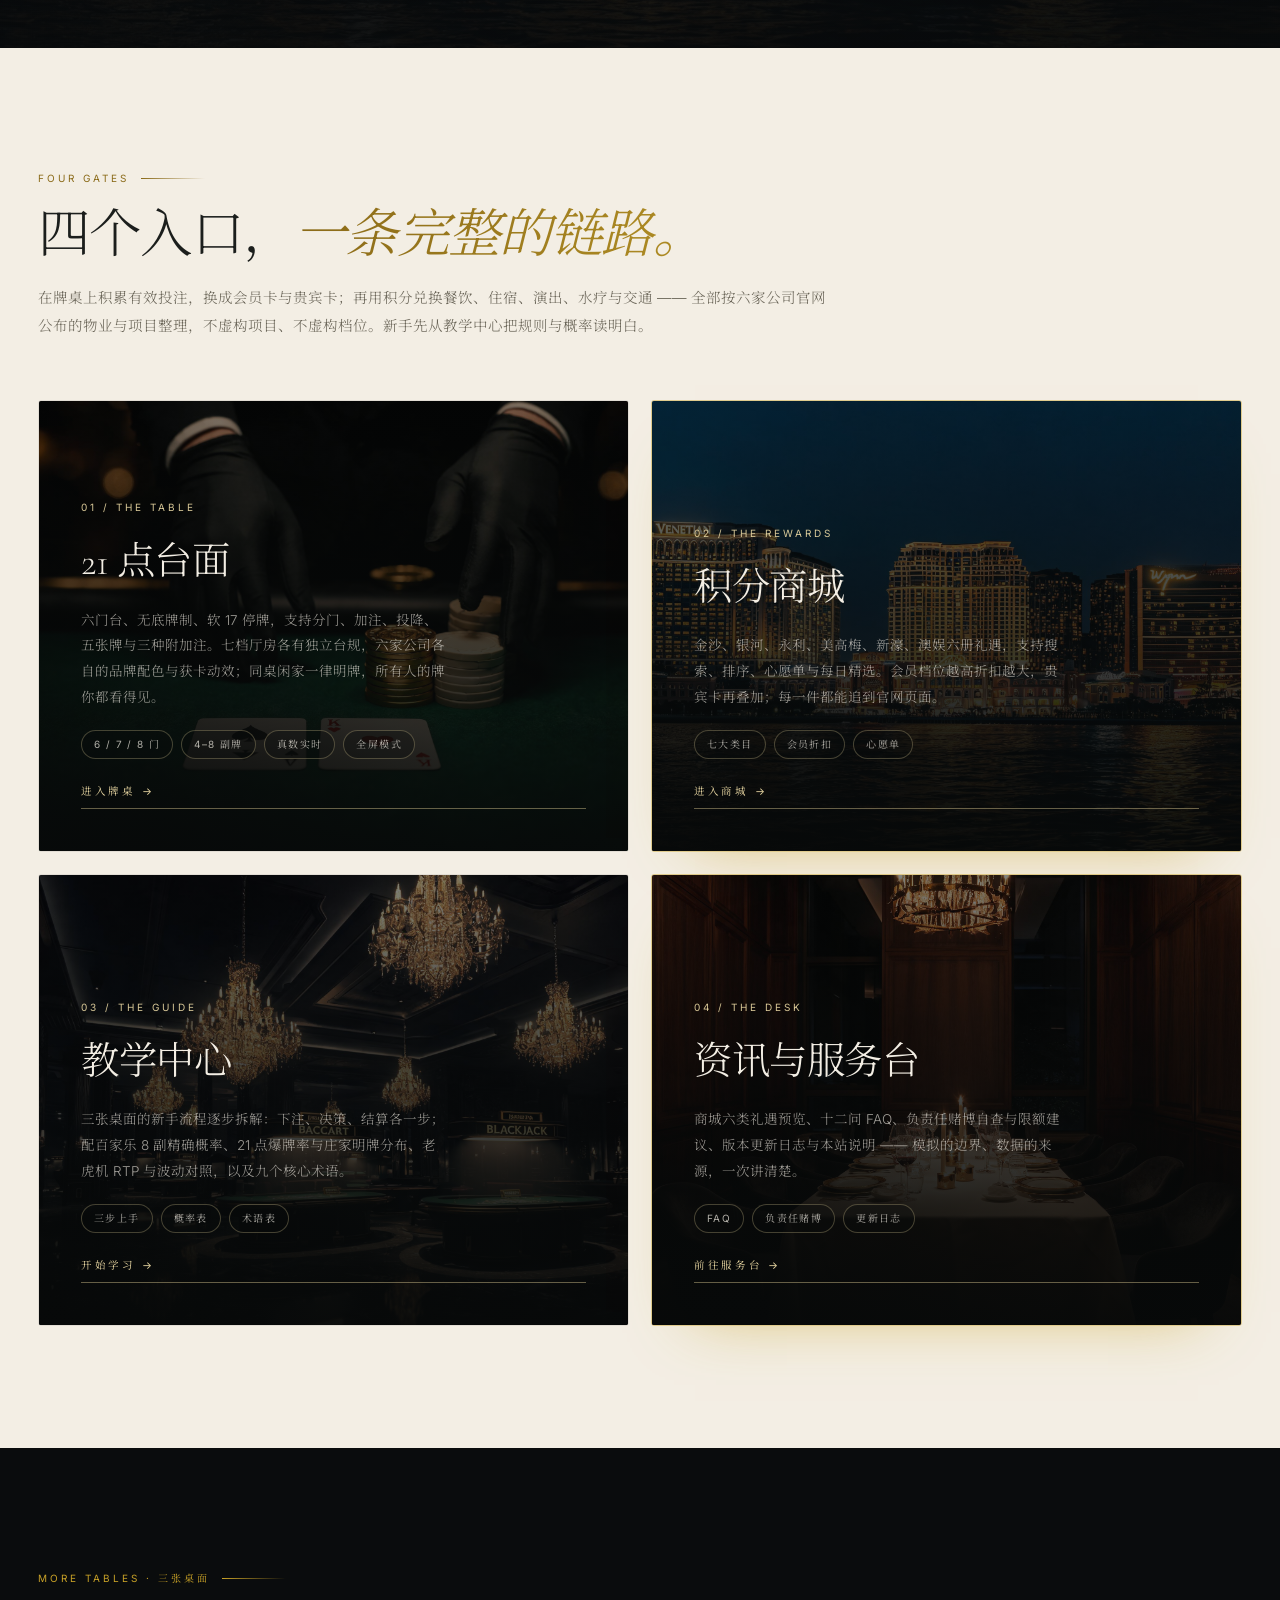
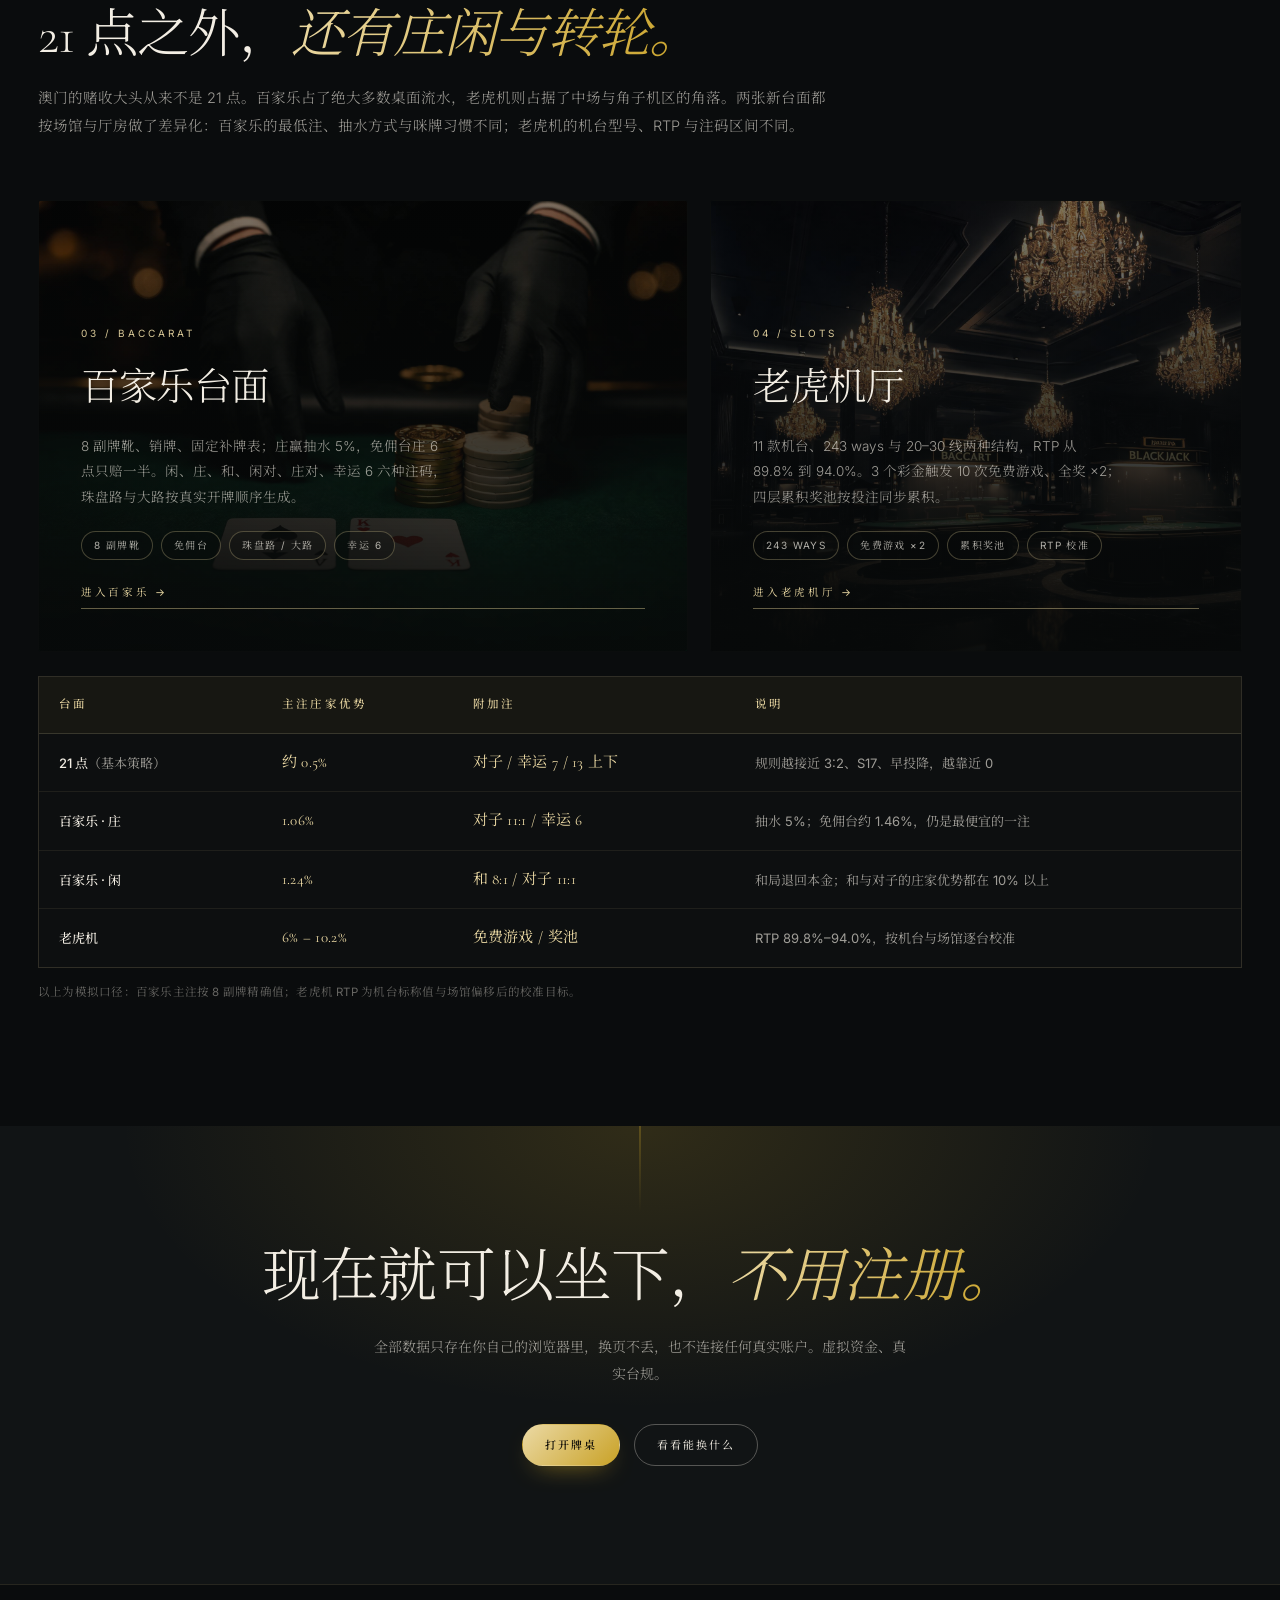
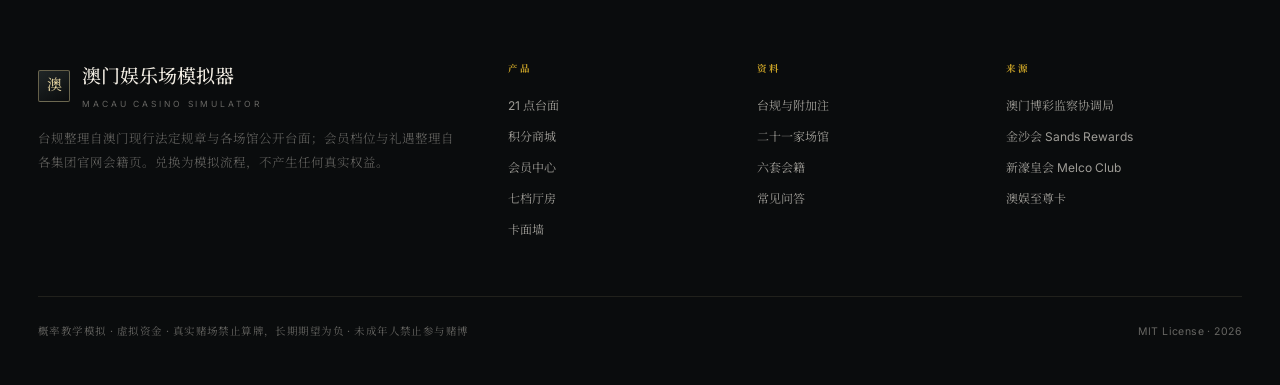
==== commit aa175e1a: "feat: 官网改选项式七视图切换（hash 路由+旧锚点兼容），扩充教学中心/概率表/负责任赌博/更新日志/关于本站" ====
--- a/docs/index.html
+++ b/docs/index.html
@@ -534,8 +534,34 @@
 @media (prefers-reduced-motion:reduce){
   .reveal{opacity:1;transform:none;transition:none}
   .hero-bg,.ribbon-track{animation:none}
+  .view.on{animation:none}
 }
+
+/* ============ 选项式视图切换 ============ */
+.view{display:none}
+.view.on{display:block;animation:viewIn .55s var(--ease)}
+@keyframes viewIn{from{opacity:0;transform:translateY(16px)}to{opacity:1;transform:none}}
+.view-head{padding:150px 0 0}
+.view-head .sec-head{margin-bottom:0}
+.view-head h1{font-family:var(--serif);font-weight:500;font-size:clamp(30px,4.4vw,54px);line-height:1.16;margin:14px 0 16px;color:var(--cream)}
+.view-head h1 em{font-style:normal;background:linear-gradient(100deg,var(--gold-lt),var(--gold));-webkit-background-clip:text;background-clip:text;color:transparent}
+.view-head p{max-width:760px;font-size:13.5px;line-height:1.9;color:var(--txt-dim);font-weight:300}
+.entries.quad{grid-template-columns:1fr 1fr}
+.steps{display:grid;grid-template-columns:repeat(3,1fr);gap:22px;margin-top:34px}
+.step{position:relative;padding:22px 20px 20px;border:1px solid rgba(243,238,228,.14);border-radius:3px;background:var(--ink-2)}
+.step:before{content:attr(data-n);position:absolute;top:-14px;left:18px;width:28px;height:28px;border-radius:50%;
+  display:grid;place-items:center;background:linear-gradient(140deg,var(--gold-lt),var(--gold));color:#1A1306;
+  font-family:"Inter",monospace;font-size:12px;font-weight:700}
+.step h4{font-family:var(--serif);font-size:17px;font-weight:500;color:var(--cream);margin:6px 0 8px}
+.step p{font-size:12px;line-height:1.85;color:var(--txt-dim);font-weight:300}
+.cream .step{background:#fff;border-color:rgba(27,30,28,.14)}
+.cream .step h4{color:var(--dark-txt)}
+.cream .step p{color:var(--dark-dim)}
+.mnav a.on{color:var(--gold-lt)}
+@media (max-width:900px){.entries.quad{grid-template-columns:1fr}}
+@media (max-width:760px){.steps{grid-template-columns:1fr}.view-head{padding:120px 0 0}}
 </style>
+<noscript><style>.view{display:block}</style></noscript>
 <script src="assets/auth.js"></script>
 </head>
 <body>
@@ -549,17 +575,16 @@
       <span><b>澳门娱乐场模拟器</b><small>Macau Casino Simulator</small></span>
     </a>
     <div class="nav-links">
-      <a href="index.html" class="on">首页</a>
+      <a href="#/home" data-view="home" class="on">首页</a>
+      <a href="#/rules" data-view="rules">台规</a>
+      <a href="#/venues" data-view="venues">场馆</a>
+      <a href="#/member" data-view="member">会籍</a>
+      <a href="#/history" data-view="history">历史</a>
+      <a href="#/learn" data-view="learn">教学</a>
+      <a href="#/info" data-view="info">资讯</a>
       <a href="blackjack.html">21 点</a>
       <a href="baccarat.html">百家乐</a>
       <a href="slots.html">老虎机</a>
-      <a href="#rules">台面</a>
-      <a href="#strategy">策略</a>
-      <a href="#rooms">厅房</a>
-      <a href="#casinos">场馆</a>
-      <a href="#history">历史</a>
-      <a href="#member">会籍</a>
-      <a href="#vault">卡面</a>
       <a href="blackjack-mall.html">商城</a>
       <a href="member.html">会员中心</a>
     </div>
@@ -583,20 +608,22 @@
 </nav>
 
 <div class="mnav" id="mnav">
+  <a href="#/home" data-view="home">首页总览</a>
+  <a href="#/rules" data-view="rules">台规 · 几何 · 策略</a>
+  <a href="#/venues" data-view="venues">七档厅房 · 二十一家场馆</a>
+  <a href="#/member" data-view="member">六套会籍 · 卡面墙</a>
+  <a href="#/history" data-view="history">赌权时间线</a>
+  <a href="#/learn" data-view="learn">教学中心 · 概率表 · 术语</a>
+  <a href="#/info" data-view="info">商城预览 · 问答 · 负责任赌博 · 更新日志</a>
   <a href="blackjack.html">21 点台面</a>
   <a href="baccarat.html">百家乐台面</a>
   <a href="slots.html">老虎机厅</a>
-  <a href="#rules">台规与附加注</a>
-  <a href="#strategy">基本策略</a>
-  <a href="#rooms">七档厅房</a>
-  <a href="#casinos">二十一家场馆</a>
-  <a href="#history">赌权时间线</a>
-  <a href="#member">六套会籍</a>
-  <a href="#vault">卡面墙</a>
-  <a href="#glossary">术语表</a>
   <a href="blackjack-mall.html">积分商城</a>
+  <a href="member.html">会员中心</a>
 </div>
 
+<main id="views">
+<div class="view on" data-view="home" id="view-home">
 <header class="hero" id="top">
   <div class="hero-bg" style="background-image:url('assets/img/hero.jpg')"></div>
   <div class="hero-spot" id="heroSpot" aria-hidden="true"></div>
@@ -653,11 +680,11 @@
 <section class="sec cream">
   <div class="wrap">
     <div class="sec-head reveal">
-      <div class="kicker">Two Entries</div>
-      <h2>两个入口，<em>一条完整的链路。</em></h2>
-      <p>在牌桌上积累有效投注，换成会员卡与贵宾卡；再用积分兑换餐饮、住宿、演出、水疗与交通 —— 全部按六家公司官网公布的物业与项目整理，不虚构项目、不虚构档位。</p>
-    </div>
-    <div class="entries">
+      <div class="kicker">Four Gates</div>
+      <h2>四个入口，<em>一条完整的链路。</em></h2>
+      <p>在牌桌上积累有效投注，换成会员卡与贵宾卡；再用积分兑换餐饮、住宿、演出、水疗与交通 —— 全部按六家公司官网公布的物业与项目整理，不虚构项目、不虚构档位。新手先从教学中心把规则与概率读明白。</p>
+    </div>
+    <div class="entries quad">
       <a class="entry reveal" href="blackjack.html">
         <span class="bg" style="background-image:url('assets/img/table.jpg')"></span>
         <span class="veil"></span>
@@ -684,6 +711,32 @@
           <span class="tag">心愿单</span>
         </div>
         <span class="go">进入商城 →</span>
+      </a>
+      <a class="entry reveal d1" href="#/learn">
+        <span class="bg" style="background-image:url('assets/img/hero.jpg')"></span>
+        <span class="veil"></span>
+        <span class="no">03 / THE GUIDE</span>
+        <h3>教学中心</h3>
+        <p>三张桌面的新手流程逐步拆解：下注、决策、结算各一步；配百家乐 8 副精确概率、21 点爆牌率与庄家明牌分布、老虎机 RTP 与波动对照，以及九个核心术语。</p>
+        <div class="tags">
+          <span class="tag">三步上手</span>
+          <span class="tag">概率表</span>
+          <span class="tag">术语表</span>
+        </div>
+        <span class="go">开始学习 →</span>
+      </a>
+      <a class="entry gold-card reveal d2" href="#/info">
+        <span class="bg" style="background-image:url('assets/img/dining.jpg')"></span>
+        <span class="veil"></span>
+        <span class="no">04 / THE DESK</span>
+        <h3>资讯与服务台</h3>
+        <p>商城六类礼遇预览、十二问 FAQ、负责任赌博自查与限额建议、版本更新日志与本站说明 —— 模拟的边界、数据的来源，一次讲清楚。</p>
+        <div class="tags">
+          <span class="tag">FAQ</span>
+          <span class="tag">负责任赌博</span>
+          <span class="tag">更新日志</span>
+        </div>
+        <span class="go">前往服务台 →</span>
       </a>
     </div>
   </div>
@@ -744,6 +797,28 @@
     <p class="table-note reveal">以上为模拟口径：百家乐主注按 8 副牌精确值；老虎机 RTP 为机台标称值与场馆偏移后的校准目标。</p>
   </div>
 </section>
+
+<!-- ============ CTA（home 视图尾） ============ -->
+<section class="cta">
+  <h3>现在就可以坐下，<em>不用注册。</em></h3>
+  <p>全部数据只存在你自己的浏览器里，换页不丢，也不连接任何真实账户。虚拟资金、真实台规。</p>
+  <div class="hero-cta">
+    <a class="btn-pill btn-gold" href="blackjack.html">打开牌桌</a>
+    <a class="btn-pill btn-line" href="blackjack-mall.html">看看能换什么</a>
+  </div>
+</section>
+</div><!-- /view-home -->
+
+<div class="view" data-view="rules" id="view-rules">
+<div class="view-head">
+  <div class="wrap">
+    <div class="sec-head">
+      <div class="kicker">The Rules · 台规与策略</div>
+      <h1>规则、几何与<em>长期最优解。</em></h1>
+      <p>台面上真实存在的每一条规则、六门台面的几何与发牌顺序、硬手软手对子三张基本策略表 —— 先读规则，再谈决策。</p>
+    </div>
+  </div>
+</div>
 
 <!-- ============ 台规 ============ -->
 <section class="sec" id="rules">
@@ -956,6 +1031,19 @@
   </div>
 </section>
 
+</div><!-- /view-rules -->
+
+<div class="view" data-view="venues" id="view-venues">
+<div class="view-head">
+  <div class="wrap">
+    <div class="sec-head">
+      <div class="kicker">Rooms & Houses · 厅房与场馆</div>
+      <h1>七档厅房，<em>二十一家场馆。</em></h1>
+      <p>同一家公司，中场用洗牌机、贵宾厅换 8 副牌靴；二十一家场馆各有厅房开关与最低注。按集团筛选，逐家看差异。</p>
+    </div>
+  </div>
+</div>
+
 <!-- ============ 厅房 ============ -->
 <section class="sec alt" id="rooms">
   <div class="wrap">
@@ -1071,6 +1159,19 @@
   </div>
 </section>
 
+</div><!-- /view-venues -->
+
+<div class="view" data-view="history" id="view-history">
+<div class="view-head">
+  <div class="wrap">
+    <div class="sec-head">
+      <div class="kicker">The City · 历史</div>
+      <h1>一座城，<em>一百七十年的赌权史。</em></h1>
+      <p>专营、开放、重新竞投 —— 每一次制度变化都直接改写了台规与价格。九个城市节点，看懂今天的六家承批。</p>
+    </div>
+  </div>
+</div>
+
 <!-- ============ 时间线 ============ -->
 <section class="sec alt" id="history">
   <div class="wrap">
@@ -1106,6 +1207,21 @@
         <span class="tag">Liberalisation</span>
       </div>
       <div class="tl reveal">
+        <span class="y">2004</span>
+        <div><h4>金沙开业</h4><p>澳门金沙落成，美式度假村模式进入半岛：中场大厅、角子机区与会员体系一并落地，「以中场养贵宾」的结构开始成形。</p></div>
+        <span class="tag">Sands</span>
+      </div>
+      <div class="tl reveal">
+        <span class="y">2007</span>
+        <div><h4>威尼斯人登场</h4><p>路氹金光大道第一个超大型度假村开业，上千台角子机与电子桌把中场规模拉到半岛的数倍；路氹从此成为赌收主引擎。</p></div>
+        <span class="tag">Cotai</span>
+      </div>
+      <div class="tl reveal">
+        <span class="y">2018</span>
+        <div><h4>大桥通车</h4><p>港珠澳大桥开通，一小时生活圈把客流结构改写：当日往返的中场客占比上升，贵宾厅依赖度下降，非博彩投资被写进续牌条件。</p></div>
+        <span class="tag">Bridge</span>
+      </div>
+      <div class="tl reveal">
         <span class="y">2022</span>
         <div><h4>重新竞投</h4><p>新《博彩法》通过，六家承批公司获发十年期牌照（2023–2032）；卫星场与中介人制度同步收紧，非博彩投资成为续牌条件的一部分。</p></div>
         <span class="tag">Re-tender</span>
@@ -1119,6 +1235,19 @@
     <p class="table-note reveal">注：时间线依据澳门公开史料与博彩监察协调局公开资料整理；牌照期限以 2022 年批给合同为准。</p>
   </div>
 </section>
+
+</div><!-- /view-history -->
+
+<div class="view" data-view="member" id="view-member">
+<div class="view-head">
+  <div class="wrap">
+    <div class="sec-head">
+      <div class="kicker">Membership · 会籍与卡面</div>
+      <h1>六套官方会籍，<em>四十二张卡面。</em></h1>
+      <p>积分门槛、换算口径、贵宾准入三维表，以及按官方档位语义绘制的卡面墙 —— 点任意卡面可放大查看。</p>
+    </div>
+  </div>
+</div>
 
 <!-- ============ 会籍 ============ -->
 <section class="sec" id="member">
@@ -1341,34 +1470,107 @@
   </div>
 </section>
 
-<!-- ============ 商城预览 ============ -->
-<section class="sec cream paper">
-  <div class="wrap">
-    <div class="split" style="display:grid;grid-template-columns:.92fr 1.08fr;gap:64px;align-items:center">
-      <figure class="reveal" style="position:relative;overflow:hidden;border-radius:3px;aspect-ratio:4/3;background:var(--cream-2)">
-        <img src="assets/img/dining.jpg" alt="澳门娱乐场 · 餐饮与住宿礼遇" style="width:100%;height:100%;object-fit:cover" loading="lazy">
-        <figcaption style="position:absolute;left:22px;bottom:18px;font-size:9.5px;letter-spacing:.26em;text-transform:uppercase;color:var(--gold-lt);text-shadow:0 2px 12px rgba(0,0,0,.6)">Six Programmes · 200+ Benefits</figcaption>
-      </figure>
-      <div class="reveal d1">
-        <div class="sec-head" style="margin-bottom:0">
-          <div class="kicker">The Mall · 积分商城</div>
-          <h2>打出来的积分，<em>换得回的东西。</em></h2>
-          <p>会员档位按有效投注累计，贵宾卡需三维达标后申请获批。六家公司的礼遇目录按官网分册整理，每一类都能点到官网来源。</p>
-        </div>
-        <div class="mall-grid" style="margin-top:34px;grid-template-columns:repeat(2,1fr)">
-          <div class="mall-item"><span class="num">01</span><div class="ico">DINING</div><h4>餐饮</h4><p>米其林餐厅、自助餐与行政酒廊，按会员档位给到不同折扣。</p></div>
-          <div class="mall-item"><span class="num">02</span><div class="ico">STAY</div><h4>住宿</h4><p>六家酒店群的客房与套房，贵宾卡可换到私人管家与专属楼层。</p></div>
-          <div class="mall-item"><span class="num">03</span><div class="ico">SHOW</div><h4>演出</h4><p>驻场演出、演唱会与剧院包厢，热门场次需要提前预约。</p></div>
-          <div class="mall-item"><span class="num">04</span><div class="ico">SPA</div><h4>水疗</h4><p>各酒店水疗中心的护理套餐，白金卡以上通常附带升级。</p></div>
-          <div class="mall-item"><span class="num">05</span><div class="ico">PLAY</div><h4>玩乐</h4><p>观景、乐园、游船与体验类项目，适合把零散积分用小。</p></div>
-          <div class="mall-item"><span class="num">06</span><div class="ico">SHOP</div><h4>购物</h4><p>名店礼券与免税额度，按集团不同分册结算。</p></div>
-        </div>
-        <div class="hero-cta" style="margin-top:32px">
-          <a class="btn-pill" href="blackjack-mall.html" style="background:#0A0C0D;color:var(--cream)">浏览全部礼遇</a>
-          <a class="btn-pill" href="blackjack.html" style="border-color:rgba(27,30,28,.24);color:var(--dark-txt)">先打几局</a>
-        </div>
-      </div>
-    </div>
+</div><!-- /view-member -->
+
+<div class="view" data-view="learn" id="view-learn">
+<div class="view-head">
+  <div class="wrap">
+    <div class="sec-head">
+      <div class="kicker">Learn · 教学中心</div>
+      <h1>先懂规则与概率，<em>再坐下。</em></h1>
+      <p>三张桌面各三步上手流程，配精确概率表与术语表。所有数字注明口径：精确值、近似值与模拟校准值分开标注。</p>
+    </div>
+  </div>
+</div>
+
+<!-- ============ 教学 · 21 点 ============ -->
+<section class="sec cream" id="learn-bj">
+  <div class="wrap">
+    <div class="sec-head reveal">
+      <div class="kicker">Lesson 01 · Blackjack</div>
+      <h2>21 点：<em>三步坐下。</em></h2>
+      <p>21 点是唯一有决策空间的桌面游戏：你的每个选择都改变期望。基本策略表把长期最优解摊开，剩下的只是执行。</p>
+    </div>
+    <div class="steps reveal">
+      <div class="step" data-n="1"><h4>下注</h4><p>选场馆与厅房 —— 最低注、牌副与洗牌方式逐档不同。筹码叠成主注与附加注；有效投注同步累积会员积分，与输赢无关。</p></div>
+      <div class="step" data-n="2"><h4>按表决策</h4><p>要牌 / 停牌 / 加倍 / 分门 / 投降，坐标只有两个：你的手牌与庄家明牌。硬手软手对子三张表见「台规」视图；桌面无底牌，庄家最后才补牌。</p></div>
+      <div class="step" data-n="3"><h4>结算与复盘</h4><p>Blackjack 赔 3:2（低额台 6:5 更贵），保险与附加注长期为负。每局结算写入终身统计，会员中心可查胜率和净输赢。</p></div>
+    </div>
+    <div class="table-wrap reveal" style="margin-top:30px">
+      <table class="data-table">
+        <thead><tr><th>庄家明牌</th><th>2</th><th>3</th><th>4</th><th>5</th><th>6</th><th>7</th><th>8</th><th>9</th><th>10</th><th>A</th></tr></thead>
+        <tbody>
+          <tr><td><b>爆牌率</b>（S17 近似）</td><td><span class="mono">35%</span></td><td><span class="mono">37%</span></td><td><span class="mono">40%</span></td><td><span class="mono">42%</span></td><td><span class="mono">42%</span></td><td><span class="mono">26%</span></td><td><span class="mono">24%</span></td><td><span class="mono">23%</span></td><td><span class="mono">21%</span></td><td><span class="mono">12%</span></td></tr>
+        </tbody>
+      </table>
+    </div>
+    <div class="table-wrap reveal" style="margin-top:18px">
+      <table class="data-table">
+        <thead><tr><th>你的硬手</th><th>12</th><th>13</th><th>14</th><th>15</th><th>16</th></tr></thead>
+        <tbody>
+          <tr><td><b>再要一张即爆</b></td><td><span class="mono">31%</span></td><td><span class="mono">39%</span></td><td><span class="mono">46%</span></td><td><span class="mono">54%</span></td><td><span class="mono">62%</span></td></tr>
+        </tbody>
+      </table>
+    </div>
+    <p class="table-note reveal">口径：庄家爆牌率为 S17 单副近似值（多副与 H17 略有差异）；硬手爆牌率为「再要一张立即超过 21」的单张概率，不是整手最终爆牌率。庄家明牌 2–6 时停牌让庄家自爆，是基本策略的核心直觉。</p>
+  </div>
+</section>
+
+<!-- ============ 教学 · 百家乐 ============ -->
+<section class="sec alt" id="learn-bac">
+  <div class="wrap">
+    <div class="sec-head reveal">
+      <div class="kicker">Lesson 02 · Baccarat</div>
+      <h2>百家乐：<em>没有决策，只有选择。</em></h2>
+      <p>补牌表固定，玩家不做任何决定 —— 比的是下注选择与注码管理。庄略优于闲，所以庄赢抽水 5%。</p>
+    </div>
+    <div class="steps reveal">
+      <div class="step" data-n="1"><h4>选注</h4><p>庄 / 闲 / 和 / 闲对 / 庄对 / 幸运 6。抽水台庄赢扣 5%；免佣台改为庄以 6 点胜出只赔一半，优势约 1.46%。</p></div>
+      <div class="step" data-n="2"><h4>等补牌</h4><p>8 副牌靴、销牌、固定补牌表逐张执行；贵宾厅可咪牌放慢节奏。路单（珠盘路 / 大路）只记录历史，不改变下一局概率。</p></div>
+      <div class="step" data-n="3"><h4>读优势</h4><p>庄 1.06% 是桌面最便宜的一注；和 14.36%、对子 10.36% 都是昂贵的错觉。免佣与抽水按场馆切换，台面限红随厅房放大。</p></div>
+    </div>
+    <div class="table-wrap reveal" style="margin-top:30px">
+      <table class="data-table">
+        <thead><tr><th>注项</th><th>8 副精确概率</th><th>赔率</th><th>庄家优势</th></tr></thead>
+        <tbody>
+          <tr><td><b>庄</b>（抽水 5%）</td><td><span class="mono">45.86%</span></td><td><span class="mono">0.95 : 1</span></td><td><span class="mono">1.06%</span></td></tr>
+          <tr><td><b>闲</b></td><td><span class="mono">44.62%</span></td><td><span class="mono">1 : 1</span></td><td><span class="mono">1.24%</span></td></tr>
+          <tr><td><b>和</b></td><td><span class="mono">9.52%</span></td><td><span class="mono">8 : 1</span></td><td><span class="mono">14.36%</span></td></tr>
+          <tr><td><b>闲对 / 庄对</b></td><td><span class="mono">各 7.47%</span></td><td><span class="mono">11 : 1</span></td><td><span class="mono">10.36%</span></td></tr>
+        </tbody>
+      </table>
+    </div>
+    <p class="table-note reveal">口径：8 副牌精确组合值；免佣台（庄 6 赔半）庄优势约 1.46%。幸运 6 按庄两张 / 三张 6 点分赔 12 / 20 : 1，仅部分场馆开放。</p>
+  </div>
+</section>
+
+<!-- ============ 教学 · 老虎机 ============ -->
+<section class="sec cream" id="learn-slots">
+  <div class="wrap">
+    <div class="sec-head reveal">
+      <div class="kicker">Lesson 03 · Slots</div>
+      <h2>老虎机：<em>RTP 会说话。</em></h2>
+      <p>机台不说话，但长期回报率会。单次结果与 RTP 无关 —— 连输二十转仍然完全正常；波动决定派彩分布的形状。</p>
+    </div>
+    <div class="steps reveal">
+      <div class="step" data-n="1"><h4>选机与注额</h4><p>243 ways 与 20–30 线两种结构；注码 0.05–2,000 MOP。同一款机在不同场馆 RTP 可差 ±1.6 个百分点。</p></div>
+      <div class="step" data-n="2"><h4>转轮与触发</h4><p>3 个以上彩金触发 10 次免费游戏、全奖 ×2，免费内再触发加 5 次；四层累积奖池按注额 2% 独立累积，触发概率极低。</p></div>
+      <div class="step" data-n="3"><h4>读实测 RTP</h4><p>会员中心对照「理论 RTP」与「实测 RTP」：短期偏差是波动，长期收敛于标称值。低波动小奖多，高波动空转多但大奖重。</p></div>
+    </div>
+    <div class="table-wrap reveal" style="margin-top:30px">
+      <table class="data-table">
+        <thead><tr><th>机台</th><th>结构</th><th>波动</th><th>标称 RTP</th></tr></thead>
+        <tbody>
+          <tr><td><b>盛世金莲</b>（永利）</td><td><span class="mono">20 线</span></td><td>低中</td><td><span class="mono">94.0%</span></td></tr>
+          <tr><td><b>钻石人生</b>（永利）</td><td><span class="mono">243 ways</span></td><td>高</td><td><span class="mono">93.0%</span></td></tr>
+          <tr><td><b>金龙献瑞</b>（金沙）</td><td><span class="mono">243 ways</span></td><td>中</td><td><span class="mono">92.5%</span></td></tr>
+          <tr><td><b>金狮传奇</b>（美高梅）</td><td><span class="mono">243 ways</span></td><td>高</td><td><span class="mono">92.0%</span></td></tr>
+          <tr><td><b>摩卡财富</b>（新濠）</td><td><span class="mono">30 线</span></td><td>中</td><td><span class="mono">91.8%</span></td></tr>
+          <tr><td><b>葡京金彩</b>（澳娱）</td><td><span class="mono">25 线</span></td><td>中</td><td><span class="mono">89.8%</span></td></tr>
+        </tbody>
+      </table>
+    </div>
+    <p class="table-note reveal">口径：标称 RTP 为机台基础值，载入时按场馆 ±1.6 个百分点偏移自动校准赔付表；与老虎机厅「理论 RTP」一致。</p>
   </div>
 </section>
 
@@ -1394,13 +1596,25 @@
     </div>
   </div>
 </section>
+</div><!-- /view-learn -->
+
+<div class="view" data-view="info" id="view-info">
+<div class="view-head">
+  <div class="wrap">
+    <div class="sec-head">
+      <div class="kicker">Service Desk · 资讯与服务台</div>
+      <h1>问答、边界与<em>更新日志。</em></h1>
+      <p>商城礼遇预览、十二问 FAQ、负责任赌博自查、版本更新日志与本站说明 —— 模拟能做什么、不能做什么，一次讲清楚。</p>
+    </div>
+  </div>
+</div>
 
 <!-- ============ FAQ ============ -->
 <section class="sec" id="faq">
   <div class="wrap">
     <div class="sec-head reveal" style="max-width:700px;margin-left:auto;margin-right:auto;text-align:center">
       <div class="kicker" style="justify-content:center">Questions · 问答</div>
-      <h2>关于台规与积分，<em>常被问到的八件事。</em></h2>
+      <h2>关于台规与积分，<em>常被问到的十二件事。</em></h2>
     </div>
     <div class="faq reveal">
       <div class="faq-item">
@@ -1435,19 +1649,130 @@
         <button class="faq-q"><b>模拟器的数据存在哪？会同步到真实账户吗？</b><i></i></button>
         <div class="faq-a"><p>全部数据只存在<b>你自己的浏览器本地</b>，换页不丢、清除缓存即重置；不连接任何真实博彩账户，也不产生任何真实权益。本项目为概率教学模拟，<b>真实赌场禁止算牌，长期期望为负</b>。</p></div>
       </div>
+      <div class="faq-item">
+        <button class="faq-q"><b>三个游戏的积分是同一份吗？口径怎么算？</b><i></i></button>
+        <div class="faq-a"><p>是同一份钱包、六套卡系各自累计。21 点、百家乐、老虎机的<b>有效投注</b>都按当前场馆所属卡系的换算率计分（如金沙约 5,000 MOP = 1 分、美高梅 25 MOP = 1 分）；换馆打牌积分记到对应卡系，会员中心六卡并列展示。</p></div>
+      </div>
+      <div class="faq-item">
+        <button class="faq-q"><b>会员中心为什么注明「自本版本起累计」？</b><i></i></button>
+        <div class="faq-a"><p>分游戏终身统计层是 2026-11-19 版本新增的：此前各游戏只保留<b>当场会话统计</b>，刷新即清零，没有可追溯的历史。新版本起每局结算自动写入本地终身统计；旧局无法回填，故如实注明口径起点。</p></div>
+      </div>
+      <div class="faq-item">
+        <button class="faq-q"><b>手机上能玩吗？操作会不会缩水？</b><i></i></button>
+        <div class="faq-a"><p>能。三张桌面与会员中心均做了移动适配：筹码与注码控件触控尺寸放大、台面全屏模式保留、设置面板改堆叠双语标签 + 自绘下拉；导航收进汉堡菜单。<b>功能与桌面版一致</b>，仅布局重排。</p></div>
+      </div>
+      <div class="faq-item">
+        <button class="faq-q"><b>这是真实赌博吗？积分能提现吗？</b><i></i></button>
+        <div class="faq-a"><p>不是，也不能。全部资金与积分为<b>虚拟模拟</b>，不连接任何真实账户、不支持充值提现、不产生真实权益；礼遇凭证仅供教学演示。真实赌博长期期望为负，<b>未成年人禁止参与赌博</b>；若你或家人受赌博困扰，请参阅「负责任赌博」板块的求助渠道。</p></div>
+      </div>
     </div>
   </div>
 </section>
 
-<!-- ============ CTA ============ -->
-<section class="cta">
-  <h3>现在就可以坐下，<em>不用注册。</em></h3>
-  <p>全部数据只存在你自己的浏览器里，换页不丢，也不连接任何真实账户。虚拟资金、真实台规。</p>
-  <div class="hero-cta">
-    <a class="btn-pill btn-gold" href="blackjack.html">打开牌桌</a>
-    <a class="btn-pill btn-line" href="blackjack-mall.html">看看能换什么</a>
+<!-- ============ 商城预览 ============ -->
+<section class="sec cream paper">
+  <div class="wrap">
+    <div class="split" style="display:grid;grid-template-columns:.92fr 1.08fr;gap:64px;align-items:center">
+      <figure class="reveal" style="position:relative;overflow:hidden;border-radius:3px;aspect-ratio:4/3;background:var(--cream-2)">
+        <img src="assets/img/dining.jpg" alt="澳门娱乐场 · 餐饮与住宿礼遇" style="width:100%;height:100%;object-fit:cover" loading="lazy">
+        <figcaption style="position:absolute;left:22px;bottom:18px;font-size:9.5px;letter-spacing:.26em;text-transform:uppercase;color:var(--gold-lt);text-shadow:0 2px 12px rgba(0,0,0,.6)">Six Programmes · 200+ Benefits</figcaption>
+      </figure>
+      <div class="reveal d1">
+        <div class="sec-head" style="margin-bottom:0">
+          <div class="kicker">The Mall · 积分商城</div>
+          <h2>打出来的积分，<em>换得回的东西。</em></h2>
+          <p>会员档位按有效投注累计，贵宾卡需三维达标后申请获批。六家公司的礼遇目录按官网分册整理，每一类都能点到官网来源。兑换走「确认 → 出票仪式 → 凭证 → 核销」闭环，记录长期保留。</p>
+        </div>
+        <div class="mall-grid" style="margin-top:34px;grid-template-columns:repeat(2,1fr)">
+          <div class="mall-item"><span class="num">01</span><div class="ico">DINING</div><h4>餐饮</h4><p>米其林餐厅、自助餐与行政酒廊，按会员档位给到不同折扣。</p></div>
+          <div class="mall-item"><span class="num">02</span><div class="ico">STAY</div><h4>住宿</h4><p>六家酒店群的客房与套房，贵宾卡可换到私人管家与专属楼层。</p></div>
+          <div class="mall-item"><span class="num">03</span><div class="ico">SHOW</div><h4>演出</h4><p>驻场演出、演唱会与剧院包厢，热门场次需要提前预约。</p></div>
+          <div class="mall-item"><span class="num">04</span><div class="ico">SPA</div><h4>水疗</h4><p>各酒店水疗中心的护理套餐，白金卡以上通常附带升级。</p></div>
+          <div class="mall-item"><span class="num">05</span><div class="ico">PLAY</div><h4>玩乐</h4><p>观景、乐园、游船与体验类项目，适合把零散积分用小。</p></div>
+          <div class="mall-item"><span class="num">06</span><div class="ico">SHOP</div><h4>购物</h4><p>名店礼券与免税额度，按集团不同分册结算。</p></div>
+        </div>
+        <div class="hero-cta" style="margin-top:32px">
+          <a class="btn-pill" href="blackjack-mall.html" style="background:#0A0C0D;color:var(--cream)">浏览全部礼遇</a>
+          <a class="btn-pill" href="member.html" style="border-color:rgba(27,30,28,.24);color:var(--dark-txt)">我的凭证与核销</a>
+        </div>
+      </div>
+    </div>
   </div>
 </section>
+
+<!-- ============ 负责任赌博 ============ -->
+<section class="sec alt" id="responsible">
+  <div class="wrap">
+    <div class="sec-head reveal">
+      <div class="kicker">Play Safe · 负责任赌博</div>
+      <h2>模拟的目的，<em>是让你看清概率。</em></h2>
+      <p>这个模拟器把庄家优势、抽水与赔付逐条摊开，正是为了说明一件事：长期期望为负，没有任何策略能把它翻正。以下四条请当作使用前提。</p>
+    </div>
+    <div class="rules reveal">
+      <div class="rule"><span class="idx">01</span><h4>认识负期望</h4><p>21 点基本策略约 0.5%、百家乐庄 1.06%、老虎机 6%–10.2% —— 这些都是<em>每 100 元长期损失</em>。附加注与「差一点就中」的错觉是成本最高的部分。</p></div>
+      <div class="rule"><span class="idx">02</span><h4>设定限额</h4><p>真实场景里先定<em>时间限额与资金限额</em>，输到限额即离场，不追损、不借钱、不用生活必需资金。模拟器的「重置本金」按钮在现实里不存在。</p></div>
+      <div class="rule"><span class="idx">03</span><h4>自我检查</h4><p>是否越赌越大才能兴奋？是否因赌博误过工作与家人？是否想过「赢回来就收手」？<em>任何一条为是</em>，都建议暂停并寻求专业支持。</p></div>
+      <div class="rule"><span class="idx">04</span><h4>求助渠道</h4><p>澳门社会工作局防治赌瘾辅导服务、明爱「展晴轩」赌博辅导、各地心理援助热线均可求助；<em>未成年人禁止参与赌博</em>，家人发现异常应尽早干预。</p></div>
+    </div>
+    <p class="table-note reveal">本板块为公益提示，不构成医疗或法律建议；求助渠道名称以当地机构公开信息为准。</p>
+  </div>
+</section>
+
+<!-- ============ 更新日志 ============ -->
+<section class="sec" id="changelog">
+  <div class="wrap">
+    <div class="sec-head reveal">
+      <div class="kicker">Changelog · 更新日志</div>
+      <h2>每个版本，<em>都留痕。</em></h2>
+      <p>站点为纯静态项目，全部变更可在 GitHub 仓库逐 commit 追溯；以下按发布日期摘记面向玩家的改动。</p>
+    </div>
+    <div class="timeline">
+      <div class="tl reveal">
+        <span class="y">11-19</span>
+        <div><h4>会员中心与兑换仪式</h4><p>新增会员中心：六卡卡包、分游戏终身统计、礼遇凭证与核销；商城兑换改「确认 → 出票仪式 → 凭证 → 核销」闭环；百家乐筹码对齐 21 点款式；官网改选项式视图切换并扩充教学与资讯。</p></div>
+        <span class="tag">Member</span>
+      </div>
+      <div class="tl reveal">
+        <span class="y">11-18</span>
+        <div><h4>百家乐与老虎机上线</h4><p>8 副牌靴百家乐（抽水 / 免佣 / 幸运 6 / 路单）与 5×3 老虎机（243 ways / 多线 / 免费游戏 / 四层奖池）；全站统一暗金奢华视觉与共用导航组件。</p></div>
+        <span class="tag">Tables</span>
+      </div>
+      <div class="tl reveal">
+        <span class="y">11-17</span>
+        <div><h4>拆站与奢华改版</h4><p>21 点与积分商城自足彩仓库剥离为独立仓库；首页重写为暗调赌场夜景 + 衬线大标题 + 金色点缀；登录页改版为参考站样式。</p></div>
+        <span class="tag">Split</span>
+      </div>
+      <div class="tl reveal">
+        <span class="y">11-14</span>
+        <div><h4>钱包 v2 自愈</h4><p>共享钱包升级版本 2：脏数据自动归零、积分不超流水可换上限、万亿级硬截断；六套卡系独立累计，牌桌与商城即时同步。</p></div>
+        <span class="tag">Wallet</span>
+      </div>
+      <div class="tl reveal">
+        <span class="y">11-04</span>
+        <div><h4>站点初版</h4><p>21 点台面与会员体系首版上线：法定规章复刻、七档厅房、Hi-Lo 计数与基本策略表；GitHub Pages 以 docs/ 为根发布。</p></div>
+        <span class="tag">Genesis</span>
+      </div>
+    </div>
+  </div>
+</section>
+
+<!-- ============ 关于本站 ============ -->
+<section class="sec cream" id="about">
+  <div class="wrap">
+    <div class="sec-head reveal">
+      <div class="kicker">About · 关于本站</div>
+      <h2>一间纯静态的<em>概率教室。</em></h2>
+      <p>没有后端、没有账户服务器、没有埋点：所有状态只存在你的浏览器 localStorage 里。以下三条是本站的边界声明。</p>
+    </div>
+    <div class="gloss reveal">
+      <div><b>模拟边界</b><i>Simulation Only</i><p>虚拟资金、虚拟积分、虚拟礼遇凭证；不连接真实博彩账户，不支持充值提现，不产生任何真实权益。档位与台规以官方公开资料为准，未公开门槛按模拟估算并逐处标注。</p></div>
+      <div><b>数据来源</b><i>Sources</i><p>台规依据澳门第 57/2009 号批示等法定规章；会籍档位与礼遇目录取自六家集团官网公开页；概率为组合数学精确值或注明口径的近似值；历史节点依据公开史料与博监局资料。</p></div>
+      <div><b>技术栈</b><i>Static Stack</i><p>纯 HTML / CSS / 原生 JS，无框架无构建；GitHub Pages 以 docs/ 目录发布；共享钱包、统计、卡面与票据模块跨页复用；支持 prefers-reduced-motion 与无 JS 降级阅读。</p></div>
+    </div>
+  </div>
+</section>
+</div><!-- /view-info -->
+</main>
 
 <footer>
   <div class="wrap">
@@ -1585,22 +1910,26 @@
     });
   }
 
-  /* 数字滚动 */
+  /* 数字滚动：视图首次激活时才跑，避免隐藏视图白跑 */
   var reduceMotion = window.matchMedia('(prefers-reduced-motion: reduce)').matches;
-  document.querySelectorAll('[data-count]').forEach(function(b){
-    var target = parseInt(b.getAttribute('data-count'), 10);
-    if (isNaN(target) || reduceMotion) return;
-    var start = null, dur = 1500;
-    function step(ts){
-      if (!start) start = ts;
-      var p = Math.min((ts - start) / dur, 1);
-      var eased = 1 - Math.pow(1 - p, 3);
-      if (b.firstChild && b.firstChild.nodeType === 3) b.firstChild.nodeValue = String(Math.round(target * eased));
-      if (p < 1) requestAnimationFrame(step);
-    }
-    if (b.firstChild && b.firstChild.nodeType === 3) b.firstChild.nodeValue = '0';
-    requestAnimationFrame(step);
-  });
+  function runCounters(scope){
+    (scope || document).querySelectorAll('[data-count]').forEach(function(b){
+      if (b.getAttribute('data-counted')) return;
+      b.setAttribute('data-counted', '1');
+      var target = parseInt(b.getAttribute('data-count'), 10);
+      if (isNaN(target) || reduceMotion) return;
+      var start = null, dur = 1500;
+      function step(ts){
+        if (!start) start = ts;
+        var p = Math.min((ts - start) / dur, 1);
+        var eased = 1 - Math.pow(1 - p, 3);
+        if (b.firstChild && b.firstChild.nodeType === 3) b.firstChild.nodeValue = String(Math.round(target * eased));
+        if (p < 1) requestAnimationFrame(step);
+      }
+      if (b.firstChild && b.firstChild.nodeType === 3) b.firstChild.nodeValue = '0';
+      requestAnimationFrame(step);
+    });
+  }
 
   /* 电影感插页视差 */
   var plx = [].slice.call(document.querySelectorAll('[data-parallax]'));
@@ -1610,6 +1939,7 @@
     plx.forEach(function(el){
       var host = el.parentNode;
       if (!host) return;
+      if (!el.offsetParent) return;   /* 隐藏视图内不算视差 */
       var r = host.getBoundingClientRect();
       if (r.bottom < -240 || r.top > vh + 240) return;
       var offset = (r.top + r.height / 2 - vh / 2) * 0.06;
@@ -1650,20 +1980,96 @@
     document.addEventListener('keydown', function(e){ if (e.key === 'Escape') closeLb(); });
   }
 
-  /* 右侧章节指示 */
-  var railLinks = [].slice.call(document.querySelectorAll('.rail-nav a'));
-  var railSecs = railLinks.map(function(a){ return document.querySelector(a.getAttribute('href')); });
-  if (railLinks.length && 'IntersectionObserver' in window){
-    var ioRail = new IntersectionObserver(function(es){
+  /* 右侧章节指示：按当前视图重建 */
+  var railNav = document.getElementById('railNav');
+  var ioRail = null;
+  function buildRail(view){
+    if (!railNav) return;
+    var secs = [].slice.call(document.querySelectorAll('#view-' + view + ' section[id], #view-' + view + ' header[id]'));
+    railNav.innerHTML = secs.map(function(s){
+      var label = s.id === 'top' ? 'Top' : (((s.querySelector('.kicker') || {}).textContent || s.id).split('·').pop().trim());
+      return '<a href="#' + s.id + '" data-l="' + label + '"></a>';
+    }).join('');
+    if (ioRail) ioRail.disconnect();
+    var links = [].slice.call(railNav.querySelectorAll('a'));
+    if (!links.length || !('IntersectionObserver' in window)) return;
+    ioRail = new IntersectionObserver(function(es){
       es.forEach(function(e){
         if (!e.isIntersecting) return;
-        var i = railSecs.indexOf(e.target);
+        var i = secs.indexOf(e.target);
         if (i < 0) return;
-        railLinks.forEach(function(a, j){ a.classList.toggle('on', j === i); });
+        links.forEach(function(a, j){ a.classList.toggle('on', j === i); });
       });
     }, { rootMargin: '-45% 0px -45% 0px' });
-    railSecs.forEach(function(s){ if (s) ioRail.observe(s); });
+    secs.forEach(function(s){ ioRail.observe(s); });
   }
+
+  /* ---------- 选项式视图路由 ---------- */
+  var VIEW_SECS = {
+    home: ['top', 'more'],
+    rules: ['rules', 'geometry', 'strategy'],
+    venues: ['rooms', 'casinos'],
+    history: ['history'],
+    member: ['member', 'vault'],
+    learn: ['learn-bj', 'learn-bac', 'learn-slots', 'glossary'],
+    info: ['faq', 'responsible', 'changelog', 'about']
+  };
+  var SEC2VIEW = {};
+  Object.keys(VIEW_SECS).forEach(function(v){
+    VIEW_SECS[v].forEach(function(id){ SEC2VIEW[id] = v; });
+  });
+  var curView = null;
+  function activate(v, anchorId){
+    if (!VIEW_SECS[v]) v = 'home';
+    var html = document.documentElement;
+    html.style.scrollBehavior = 'auto';   /* 切视图回顶不走长平滑动画 */
+    if (v !== curView){
+      curView = v;
+      document.querySelectorAll('.view').forEach(function(el){
+        el.classList.toggle('on', el.getAttribute('data-view') === v);
+      });
+      document.querySelectorAll('a[data-view]').forEach(function(a){
+        a.classList.toggle('on', a.getAttribute('data-view') === v);
+      });
+      window.scrollTo(0, 0);
+      runCounters(document.getElementById('view-' + v));
+      buildRail(v);
+      var mn = document.getElementById('mnav'), tg = document.getElementById('navToggle');
+      if (mn && mn.classList.contains('open')){
+        mn.classList.remove('open');
+        if (tg){ tg.classList.remove('on'); tg.setAttribute('aria-expanded', 'false'); }
+        document.body.style.overflow = '';
+      }
+    }
+    if (anchorId){
+      var target = document.getElementById(anchorId);
+      if (target) target.scrollIntoView();
+    }
+    requestAnimationFrame(function(){
+      html.style.scrollBehavior = '';
+      onScroll(); paintProgress();
+      /* reveal 兜底：首屏可见元素立即入场，其余交给 IO */
+      document.querySelectorAll('#view-' + v + ' .reveal').forEach(function(el){
+        var r = el.getBoundingClientRect();
+        if (r.top < window.innerHeight && r.bottom > 0) el.classList.add('in');
+      });
+    });
+  }
+  function route(){
+    var h = location.hash || '';
+    if (h.indexOf('#/') === 0){ activate(h.slice(2), null); return; }
+    var id = h.slice(1);
+    if (id && SEC2VIEW[id]) activate(SEC2VIEW[id], id);
+    else activate('home', null);
+  }
+  window.addEventListener('hashchange', route);
+  /* 同 hash 重复点击不触发 hashchange：手动回顶 */
+  document.querySelectorAll('a[data-view]').forEach(function(a){
+    a.addEventListener('click', function(){
+      if (location.hash === a.getAttribute('href')) activate(a.getAttribute('data-view'), null);
+    });
+  });
+  route();
 })();
 </script>
 </body>
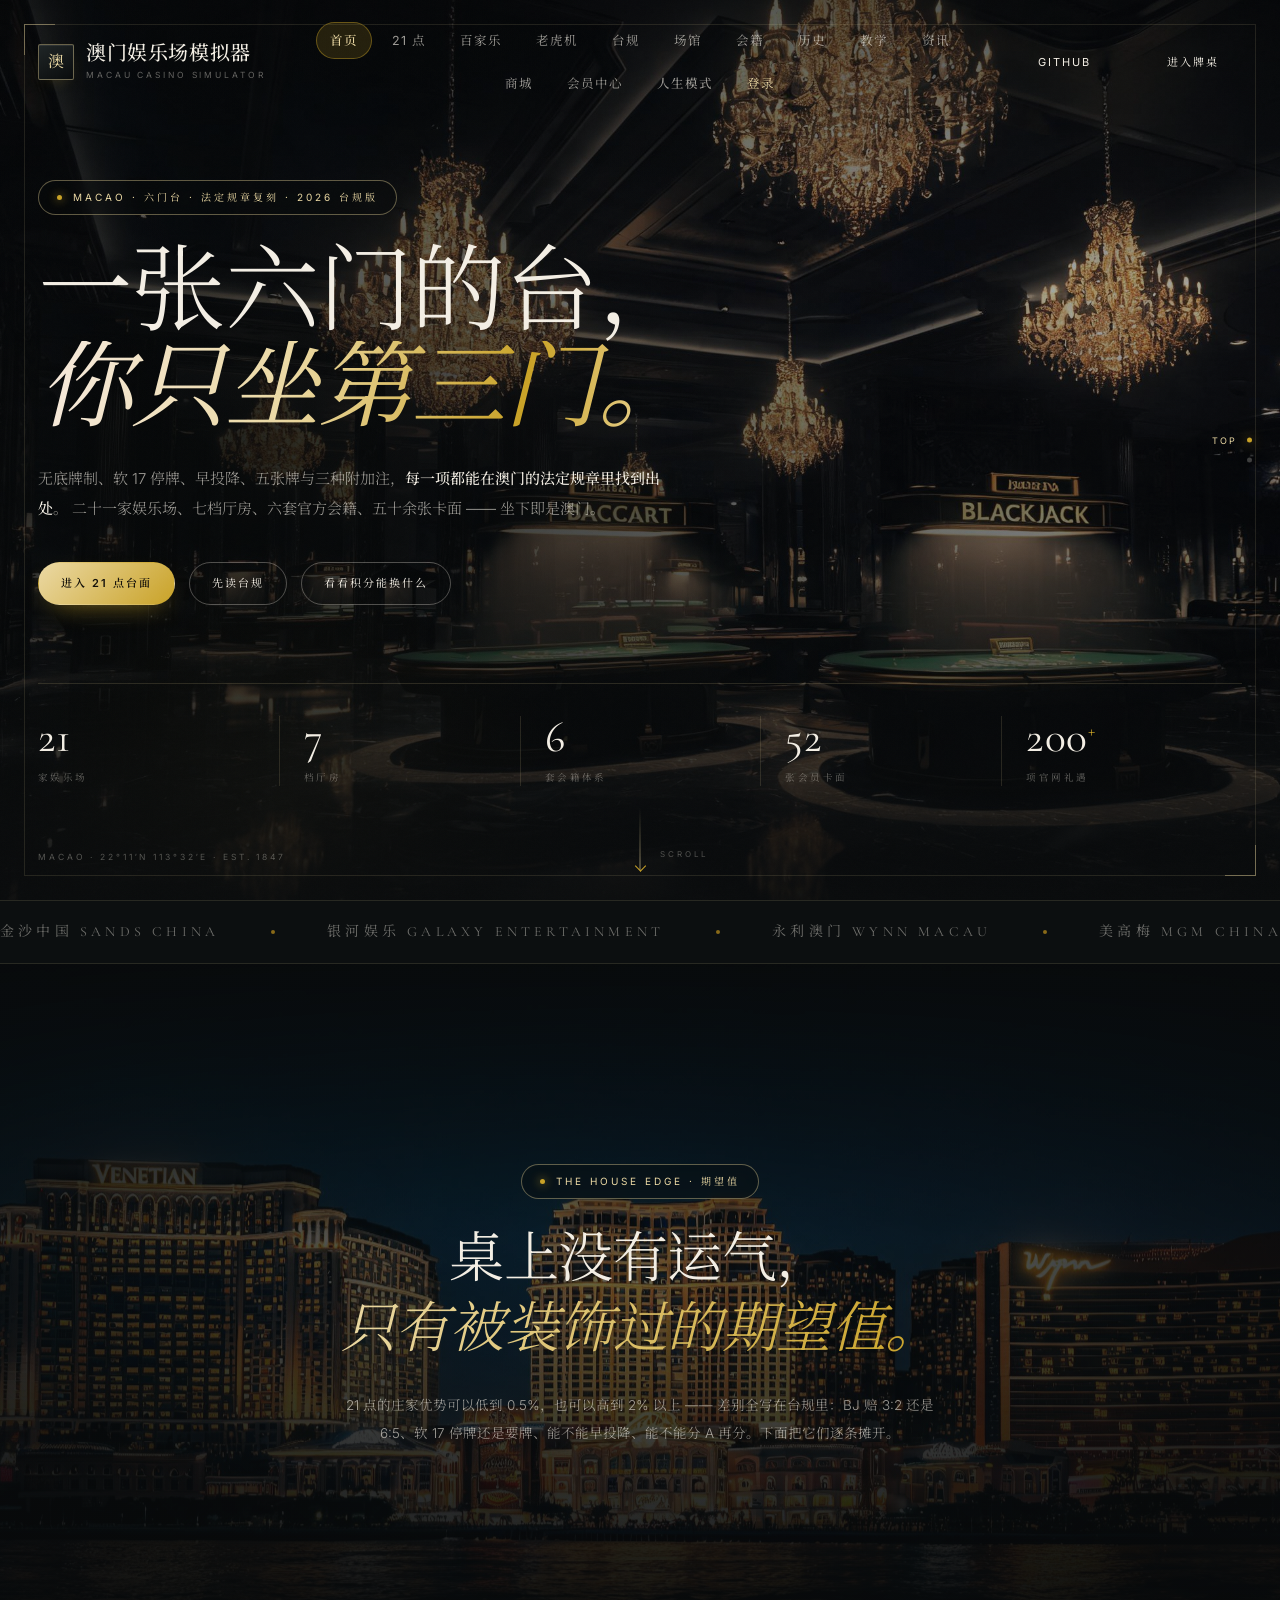
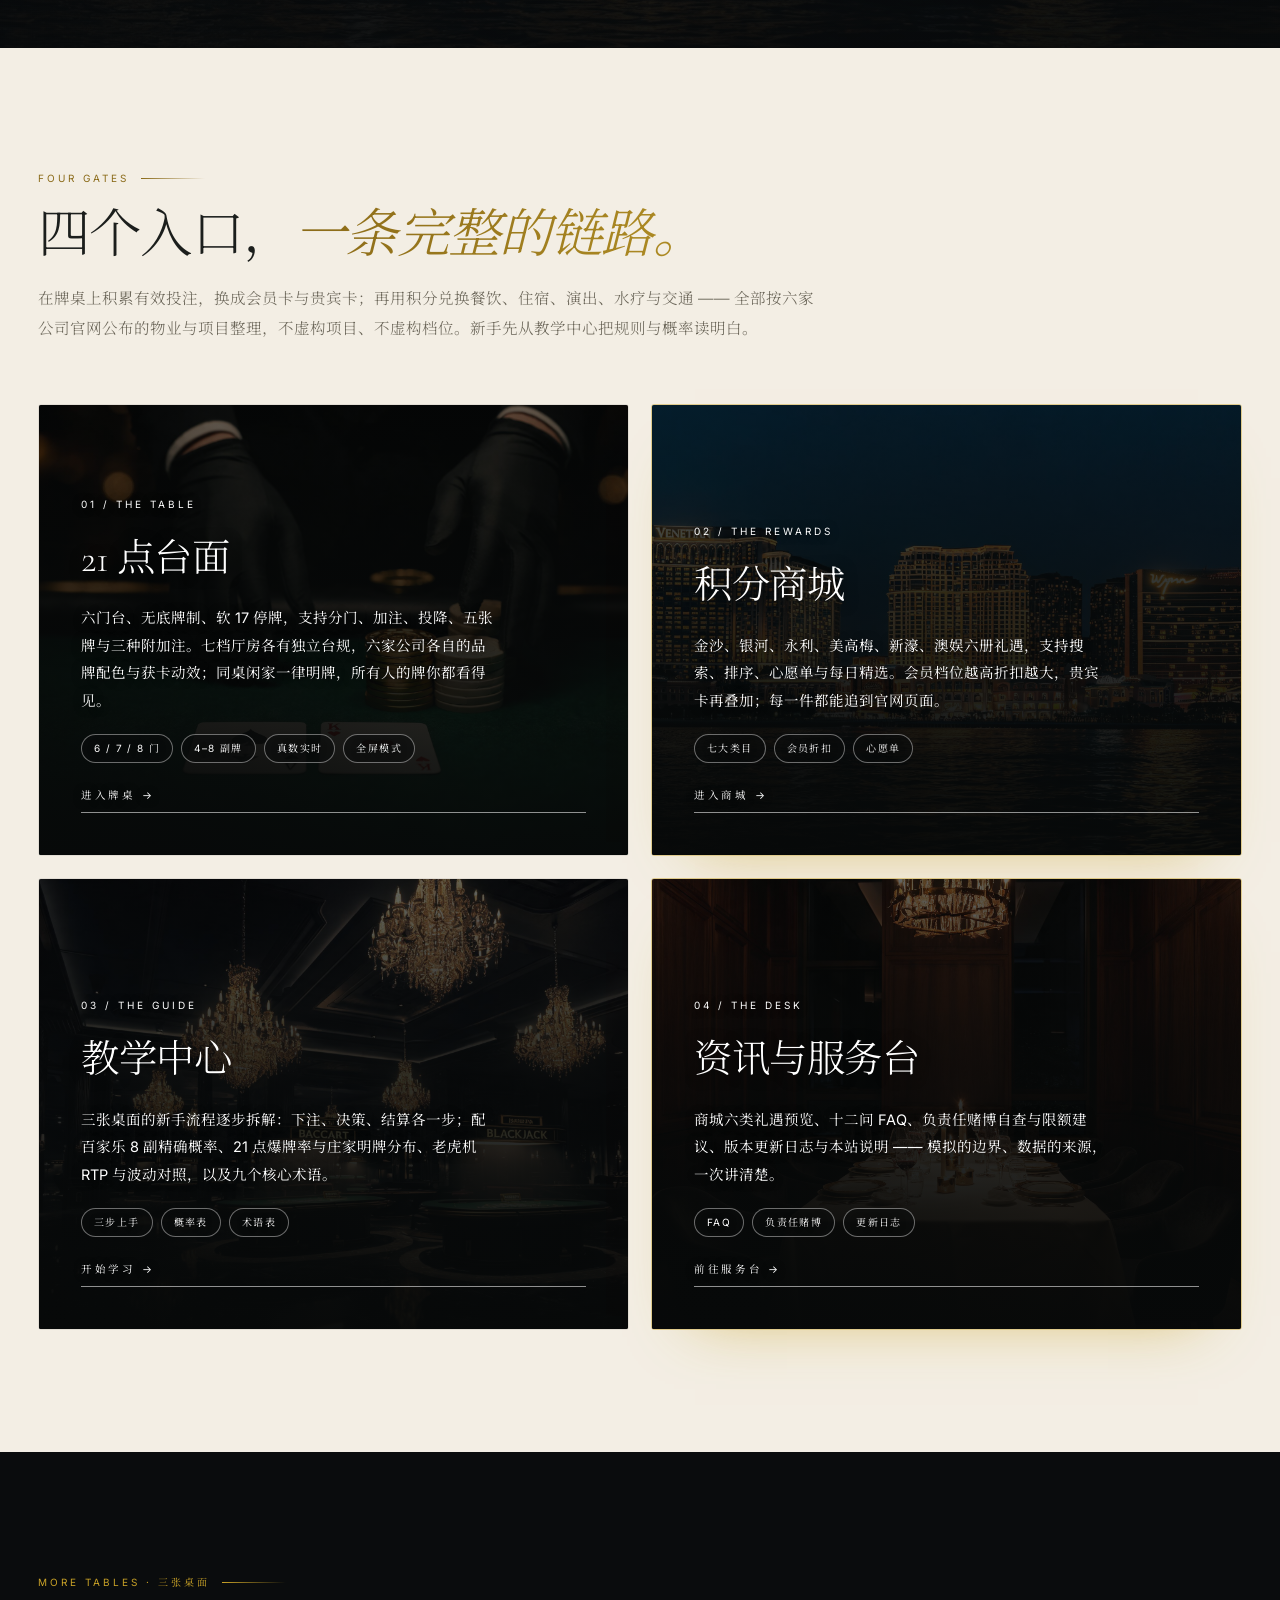
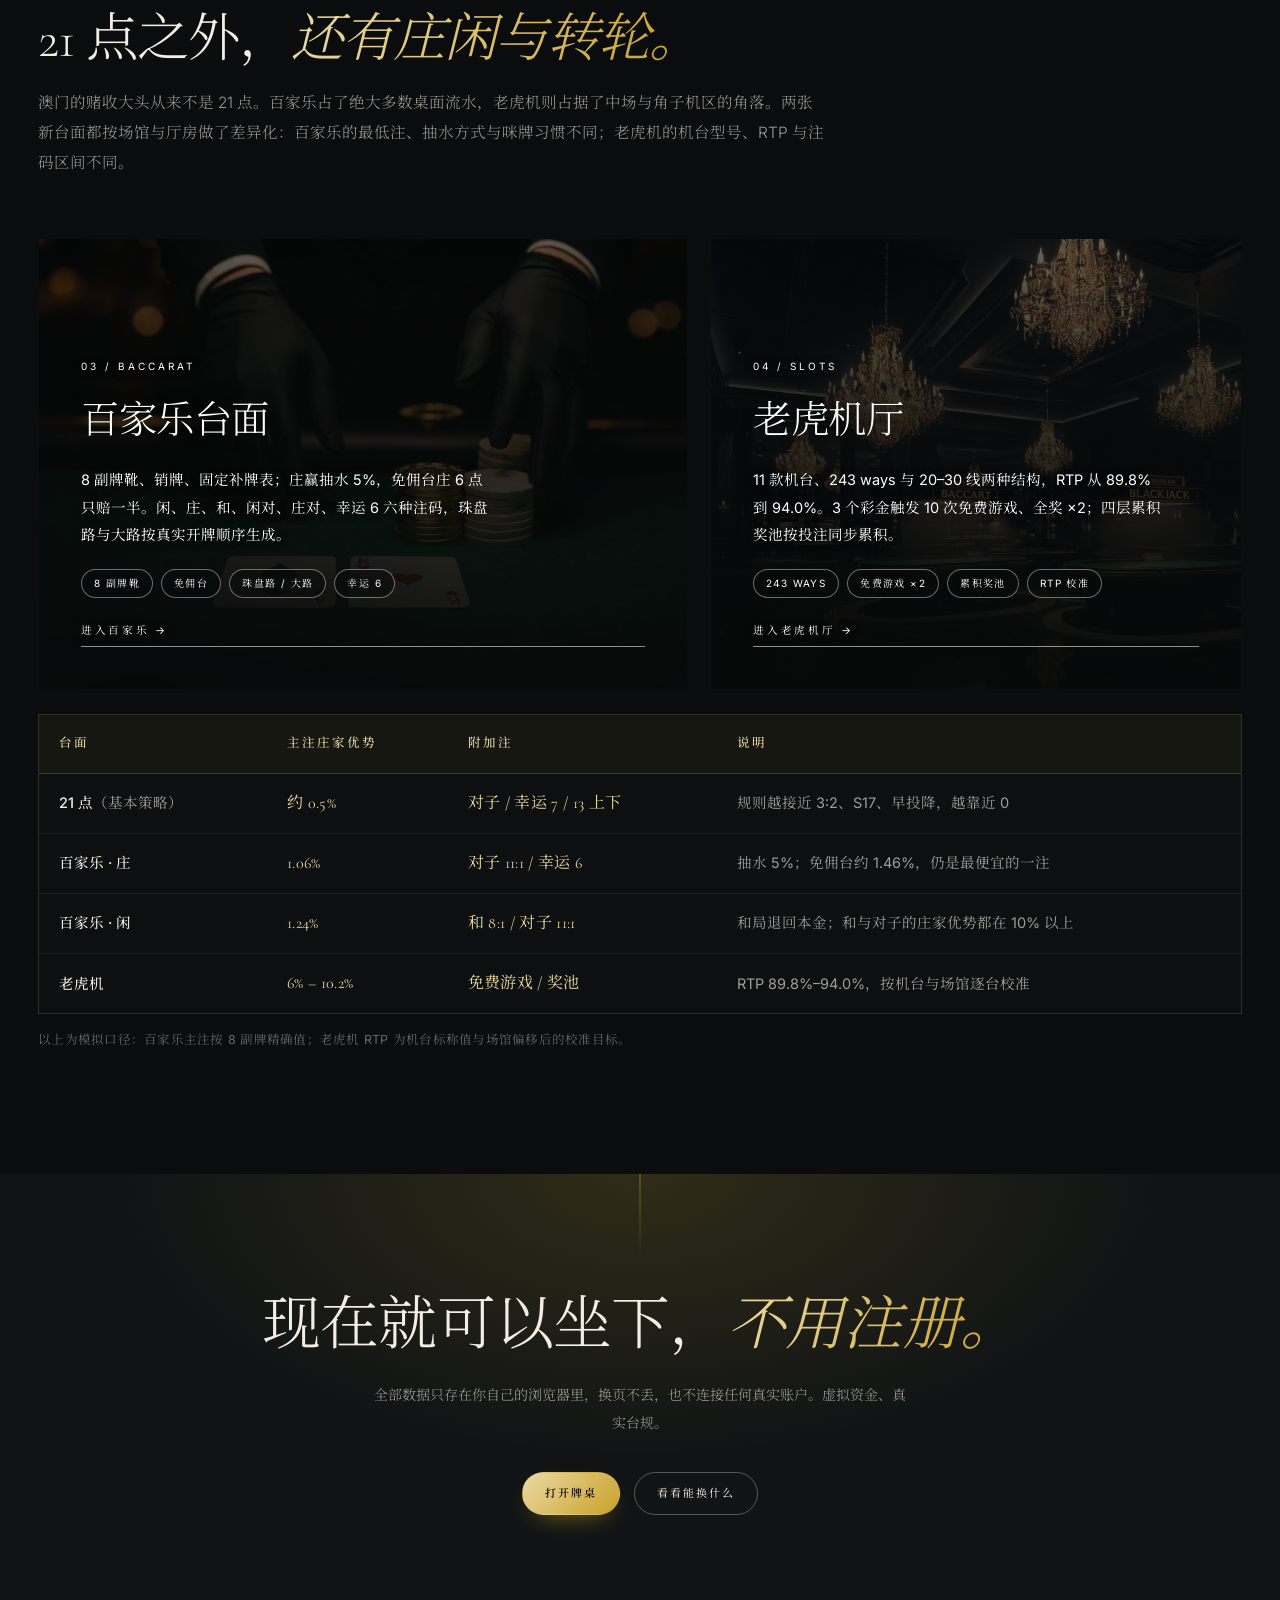
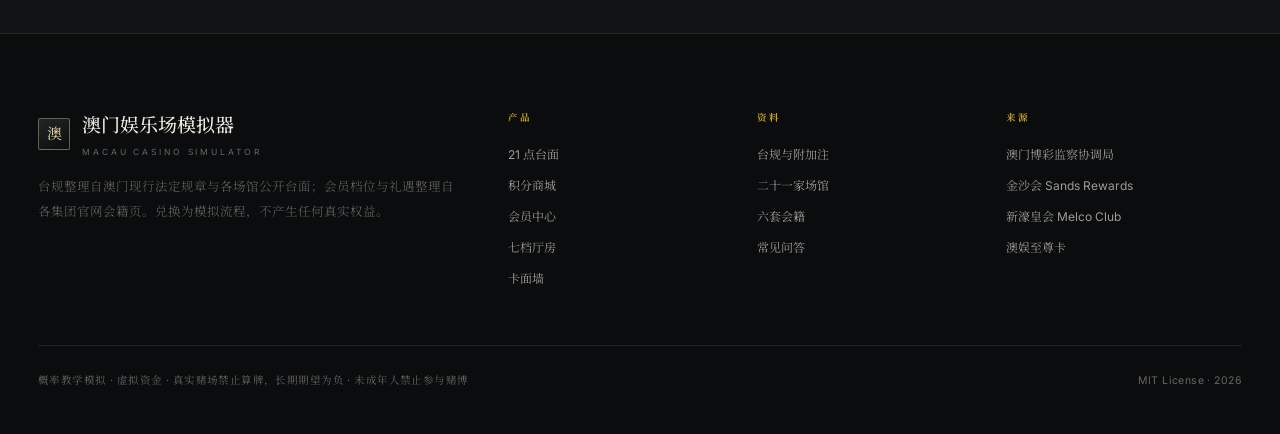
==== commit c042e9cc: "feat: 官网选项卡式十视图+三游戏介绍页+白字高对比与字号放大；并入人生模式入口与配套改动" ====
--- a/docs/index.html
+++ b/docs/index.html
@@ -1,14 +1,13 @@
-﻿<!DOCTYPE html>
-<html lang="zh-CN">
-<head>
+<!DOCTYPE html>
+<html lang="zh-CN"><head>
 <meta charset="utf-8">
 <meta name="viewport" content="width=device-width, initial-scale=1">
 <title>澳门娱乐场模拟器 · 21 点台面 · 六套会籍 · 二十一家场馆</title>
 <meta name="description" content="澳门娱乐场模拟器：按澳门现行《二十一点法定规章》复刻的六门台，二十一家娱乐场、七档厅房、六套官方会籍与五十余张会员卡面。台规、台面几何、基本策略表、赌权时间线、积分换算与庄家优势全部可查。">
 <meta name="theme-color" content="#0A0C0D">
 <link rel="preconnect" href="https://fonts.googleapis.com">
-<link rel="preconnect" href="https://fonts.gstatic.com" crossorigin>
-<link href="https://fonts.googleapis.com/css2?family=Cormorant+Garamond:ital,wght@0,300;0,400;0,500;0,600;1,300;1,400;1,500&family=Inter:wght@300;400;500;600&family=Noto+Serif+SC:wght@300;400;600&display=swap" rel="stylesheet">
+<link rel="preconnect" href="https://fonts.gstatic.com" crossorigin="">
+<link href="https://fonts.googleapis.com/css2?family=Cormorant+Garamond:ital,wght@0,300;0,400;0,500;0,600;1,300;1,400;1,500&amp;family=Inter:wght@300;400;500;600&amp;family=Noto+Serif+SC:wght@300;400;600&amp;display=swap" rel="stylesheet">
 <link rel="icon" href="assets/favicon.ico" sizes="any">
 <link rel="apple-touch-icon" href="assets/apple-touch-icon.png">
 <style>
@@ -24,7 +23,7 @@
   --ease:cubic-bezier(.2,.7,.2,1);
 }
 *{box-sizing:border-box;margin:0;padding:0}
-html{scroll-behavior:smooth}
+html{scroll-behavior:smooth;overflow-anchor:none}
 body{background:var(--ink);color:var(--txt);font-family:var(--sans);font-size:16px;line-height:1.7;
   -webkit-font-smoothing:antialiased;overflow-x:hidden}
 a{color:inherit;text-decoration:none}
@@ -47,10 +46,11 @@
   box-shadow:inset 0 1px 0 rgba(255,255,255,.08),0 6px 18px -12px rgba(201,162,39,.8)}
 .brand b{display:block;font-family:var(--serif);font-size:20px;font-weight:500;letter-spacing:.03em;line-height:1.1}
 .brand small{display:block;font-size:8.5px;letter-spacing:.34em;text-transform:uppercase;color:var(--txt-dim2);margin-top:3px}
-.nav-links{display:flex;gap:24px;flex:1;justify-content:center}
-.nav-links a{font-size:11px;letter-spacing:.2em;text-transform:uppercase;color:var(--txt-dim);transition:color .25s;position:relative;padding:4px 0;white-space:nowrap}
-.nav-links a:hover,.nav-links a.on{color:var(--gold-lt)}
-.nav-links a.on::after{content:"";position:absolute;left:0;right:0;bottom:-2px;height:1px;background:var(--gold)}
+.nav-links{display:flex;gap:6px;flex:1;justify-content:center;flex-wrap:wrap}
+.nav-links a{font-size:12.5px;letter-spacing:.08em;color:var(--txt-dim);transition:.25s;position:relative;padding:7px 13px;border-radius:999px;white-space:nowrap;border:1px solid transparent}
+.nav-links a:hover{color:var(--gold-lt);background:rgba(231,212,154,.07)}
+.nav-links a.on{color:var(--gold-lt);background:rgba(201,162,39,.16);border-color:rgba(201,162,39,.42);font-weight:500}
+.nav-links a.on::after{content:none}
 .btn-pill{display:inline-flex;align-items:center;gap:9px;border-radius:999px;padding:11px 22px;cursor:pointer;
   font-size:11px;letter-spacing:.18em;text-transform:uppercase;transition:.28s var(--ease);white-space:nowrap;border:1px solid transparent}
 .btn-gold{background:linear-gradient(135deg,var(--gold-lt),var(--gold));color:#14110A;font-weight:600;
@@ -138,7 +138,7 @@
 .sec-head h2{font-family:var(--serif);font-weight:300;font-size:clamp(31px,4.1vw,58px);line-height:1.12;letter-spacing:-.015em;margin:20px 0 18px}
 .sec-head h2 em{font-style:italic;display:inline-block;
   background:linear-gradient(100deg,var(--gold-lt),var(--gold));-webkit-background-clip:text;background-clip:text;color:transparent}
-.sec-head p{font-size:14.5px;line-height:1.95;color:var(--txt-dim);font-weight:300}
+.sec-head p{font-size:15.5px;line-height:1.95;color:var(--txt-dim);font-weight:300}
 .cream{background:var(--cream);color:var(--dark-txt)}
 .cream .sec-head .kicker{color:var(--gold-dp)}
 .cream .sec-head .kicker::after{background:linear-gradient(90deg,var(--gold-dp),transparent)}
@@ -161,18 +161,21 @@
 .entry:hover{transform:translateY(-4px);box-shadow:0 34px 60px -40px rgba(10,12,13,.56)}
 .entry .bg{position:absolute;inset:0;z-index:-2;background-size:cover;background-position:center;transition:transform 1.2s var(--ease)}
 .entry .veil{position:absolute;inset:0;z-index:-1;background:
-  linear-gradient(180deg,rgba(7,9,9,.50) 0%,rgba(7,9,9,.72) 40%,rgba(7,9,9,.96) 100%),
-  radial-gradient(105% 72% at 16% 100%,rgba(7,9,9,.90),transparent 62%)}
+  linear-gradient(180deg,rgba(7,9,9,.62) 0%,rgba(7,9,9,.82) 40%,rgba(7,9,9,.97) 100%),
+  radial-gradient(105% 72% at 16% 100%,rgba(7,9,9,.94),transparent 62%)}
 .entry:hover .bg{transform:scale(1.06)}
-.entry .no{font-size:10px;letter-spacing:.30em;color:var(--gold-lt);opacity:.92}
-.entry h3{font-family:var(--serif);font-weight:300;font-size:clamp(28px,3vw,44px);margin:14px 0 12px;letter-spacing:-.01em;color:var(--txt)}
-.entry p{font-size:13.5px;line-height:1.9;color:var(--txt-dim);max-width:46ch;font-weight:300}
+.entry .no{font-size:10px;letter-spacing:.30em;color:#fff;opacity:1;text-shadow:0 1px 8px rgba(0,0,0,.7)}
+.entry h3{font-family:var(--serif);font-weight:300;font-size:clamp(28px,3vw,44px);margin:14px 0 12px;letter-spacing:-.01em;color:#fff;
+  text-shadow:0 2px 14px rgba(0,0,0,.6)}
+.entry p{font-size:14.5px;line-height:1.9;color:#fff;max-width:46ch;font-weight:400;
+  text-shadow:0 1px 10px rgba(0,0,0,.78)}
 .entry .go{display:inline-flex;align-items:center;gap:12px;margin-top:24px;font-size:10.5px;letter-spacing:.26em;text-transform:uppercase;
-  color:var(--gold-lt);border-bottom:1px solid rgba(231,212,154,.42);padding-bottom:7px;transition:.28s}
-.entry:hover .go{border-color:var(--gold-lt);gap:20px}
+  color:#fff;border-bottom:1px solid rgba(255,255,255,.55);padding-bottom:7px;transition:.28s;text-shadow:0 1px 8px rgba(0,0,0,.7)}
+.entry:hover .go{border-color:#fff;gap:20px}
 .entry .tags{display:flex;flex-wrap:wrap;gap:8px;margin-top:20px}
-.entry .tag{font-size:10px;letter-spacing:.14em;text-transform:uppercase;color:rgba(243,238,228,.72);
-  border:1px solid rgba(231,212,154,.28);border-radius:999px;padding:5px 12px;background:rgba(10,12,13,.34)}
+.entry .tag{font-size:10px;letter-spacing:.14em;text-transform:uppercase;color:#fff;
+  border:1px solid rgba(255,255,255,.4);border-radius:999px;padding:5px 12px;background:rgba(10,12,13,.6);
+  text-shadow:0 1px 6px rgba(0,0,0,.7)}
 .entry.gold-card{border:1px solid rgba(201,162,39,.46);box-shadow:0 30px 60px -44px rgba(201,162,39,.7)}
 
 /* ============ 规则卡 ============ */
@@ -182,14 +185,14 @@
 .rule{background:var(--ink-2);padding:42px 34px;transition:background .4s}
 .rule:hover{background:var(--ink-3)}
 .rule .idx{font-family:var(--serif);font-size:13px;letter-spacing:.24em;color:var(--gold)}
-.rule h4{font-family:var(--serif);font-weight:400;font-size:23px;margin:16px 0 11px;letter-spacing:.01em}
-.rule p{font-size:13px;line-height:1.9;color:var(--txt-dim);font-weight:300}
+.rule h4{font-family:var(--serif);font-weight:400;font-size:23px;margin:16px 0 11px;letter-spacing:.01em;color:#fff}
+.rule p{font-size:14px;line-height:1.9;color:var(--txt-dim);font-weight:300}
 .rule p em{font-style:normal;color:var(--gold-lt);border-bottom:1px dotted rgba(231,212,154,.4)}
 
 /* ============ 数据表 ============ */
 .table-wrap{overflow-x:auto;border:1px solid rgba(231,212,154,.16);background:rgba(255,255,255,.015)}
-.data-table{width:100%;border-collapse:collapse;font-size:13px;min-width:640px}
-.data-table thead th{font-family:var(--serif);font-weight:500;font-size:11.5px;letter-spacing:.20em;text-transform:uppercase;
+.data-table{width:100%;border-collapse:collapse;font-size:14.5px;min-width:640px}
+.data-table thead th{font-family:var(--serif);font-weight:500;font-size:12.5px;letter-spacing:.16em;text-transform:uppercase;
   color:var(--gold-lt);text-align:left;padding:18px 20px;border-bottom:1px solid rgba(231,212,154,.2);
   background:rgba(201,162,39,.05);white-space:nowrap}
 .data-table tbody td{padding:16px 20px;border-bottom:1px solid rgba(231,212,154,.08);color:var(--txt-dim);vertical-align:middle}
@@ -197,10 +200,10 @@
 .data-table tbody tr{transition:background .3s}
 .data-table tbody tr:hover{background:rgba(231,212,154,.05)}
 .data-table td b{color:var(--txt);font-weight:500}
-.data-table td .mono{font-family:var(--serif);font-size:15px;color:var(--gold-lt);letter-spacing:.02em}
+.data-table td .mono{font-family:var(--serif);font-size:16px;color:var(--gold-lt);letter-spacing:.02em}
 .data-table .neg{color:#D98873}
 .data-table .pos{color:#8FBF94}
-.table-note{font-size:11.5px;color:var(--txt-dim2);margin-top:14px;line-height:1.9;letter-spacing:.02em}
+.table-note{font-size:12.5px;color:var(--txt-dim2);margin-top:14px;line-height:1.9;letter-spacing:.02em}
 .cream .table-wrap{border-color:rgba(27,30,28,.12);background:rgba(255,255,255,.5)}
 .cream .data-table thead th{color:var(--gold-dp);border-bottom-color:rgba(27,30,28,.16);background:rgba(201,162,39,.07)}
 .cream .data-table tbody td{color:var(--dark-dim);border-bottom-color:rgba(27,30,28,.07)}
@@ -224,7 +227,7 @@
 .room-card h4{font-family:var(--serif);font-weight:400;font-size:26px;margin:10px 0 6px}
 .room-card .sub{font-size:11.5px;letter-spacing:.05em;color:var(--txt-dim2)}
 .room-card ul{list-style:none;margin-top:18px;display:grid;gap:9px}
-.room-card li{display:flex;justify-content:space-between;gap:14px;font-size:12px;color:var(--txt-dim);
+.room-card li{display:flex;justify-content:space-between;gap:14px;font-size:13px;color:var(--txt-dim);
   padding-bottom:9px;border-bottom:1px dashed rgba(231,212,154,.1)}
 .room-card li:last-child{border-bottom:none;padding-bottom:0}
 .room-card li b{color:var(--txt);font-weight:500;letter-spacing:.02em}
@@ -247,7 +250,7 @@
 .casino:hover{background:#fff;box-shadow:inset 3px 0 0 var(--gold)}
 .casino .op{font-size:9.5px;letter-spacing:.22em;text-transform:uppercase;color:var(--gold-dp)}
 .casino h4{font-family:var(--serif);font-size:26px;font-weight:500;margin:9px 0 8px;color:var(--dark-txt)}
-.casino .note{font-size:12px;line-height:1.85;color:var(--dark-dim);margin-bottom:16px}
+.casino .note{font-size:13px;line-height:1.85;color:var(--dark-dim);margin-bottom:16px}
 .casino .chips{display:flex;flex-wrap:wrap;gap:6px;margin-top:auto}
 .casino .chips span{font-size:9.5px;letter-spacing:.06em;padding:4px 9px;border:1px solid rgba(27,30,28,.14);
   border-radius:2px;color:var(--dark-dim);background:#fff}
@@ -262,7 +265,7 @@
 .prog-card .k{font-size:9.5px;letter-spacing:.22em;text-transform:uppercase;color:var(--gold-dp)}
 .prog-card h4{font-family:var(--serif);font-size:29px;font-weight:500;margin:8px 0 4px;color:var(--dark-txt)}
 .prog-card .en{font-size:10.5px;letter-spacing:.18em;text-transform:uppercase;color:var(--dark-dim2)}
-.prog-card .conv{font-size:12px;line-height:1.85;color:var(--dark-dim);margin:16px 0 4px;
+.prog-card .conv{font-size:13px;line-height:1.85;color:var(--dark-dim);margin:16px 0 4px;
   padding-top:14px;border-top:1px solid rgba(27,30,28,.09)}
 .tierline{display:flex;flex-wrap:wrap;gap:1px;margin-top:16px;background:rgba(27,30,28,.1);border:1px solid rgba(27,30,28,.1)}
 .tierline span{flex:1 1 auto;background:var(--paper);padding:10px 12px;text-align:center;min-width:78px}
@@ -328,7 +331,7 @@
 .faq-item.open .faq-q i{transform:rotate(180deg);border-color:var(--gold)}
 .faq-item.open .faq-q i::after{opacity:0}
 .faq-a{max-height:0;overflow:hidden;transition:max-height .45s var(--ease)}
-.faq-a p{font-size:13px;line-height:1.95;color:var(--txt-dim);padding:0 4px 26px;max-width:74ch;font-weight:300}
+.faq-a p{font-size:14px;line-height:1.95;color:var(--txt-dim);padding:0 4px 26px;max-width:74ch;font-weight:300}
 .faq-a p b{color:var(--gold-lt);font-weight:500}
 
 /* ============ CTA ============ */
@@ -470,7 +473,7 @@
 .tl:hover{background:rgba(231,212,154,.035)}
 .tl .y{font-family:var(--serif);font-size:clamp(26px,3vw,40px);font-weight:400;color:var(--gold-lt);line-height:1}
 .tl h4{font-family:var(--serif);font-size:20px;font-weight:400;color:var(--cream);margin-bottom:6px;letter-spacing:.01em}
-.tl p{font-size:12.6px;line-height:1.92;color:var(--txt-dim);max-width:66ch;font-weight:300}
+.tl p{font-size:13.5px;line-height:1.92;color:var(--txt-dim);max-width:66ch;font-weight:300}
 .tl .tag{font-size:9px;letter-spacing:.2em;text-transform:uppercase;color:var(--gold);border:1px solid rgba(201,162,39,.32);
   padding:5px 11px;border-radius:999px;white-space:nowrap}
 @media(max-width:760px){.tl{grid-template-columns:1fr;gap:10px}.tl .tag{justify-self:start}}
@@ -525,7 +528,7 @@
 .gloss div:hover{background:var(--ink-3)}
 .gloss b{display:block;font-family:var(--serif);font-size:21px;font-weight:400;color:var(--cream)}
 .gloss i{display:block;font-style:normal;font-size:8.5px;letter-spacing:.24em;text-transform:uppercase;color:var(--gold);margin-top:7px}
-.gloss p{font-size:12.2px;line-height:1.88;color:var(--txt-dim);margin-top:12px;font-weight:300}
+.gloss p{font-size:13.5px;line-height:1.88;color:var(--txt-dim);margin-top:12px;font-weight:300}
 
 /* ============ 滚动入场 ============ */
 .reveal{opacity:0;transform:translateY(28px);transition:opacity 1s var(--ease),transform 1s var(--ease)}
@@ -545,7 +548,7 @@
 .view-head .sec-head{margin-bottom:0}
 .view-head h1{font-family:var(--serif);font-weight:500;font-size:clamp(30px,4.4vw,54px);line-height:1.16;margin:14px 0 16px;color:var(--cream)}
 .view-head h1 em{font-style:normal;background:linear-gradient(100deg,var(--gold-lt),var(--gold));-webkit-background-clip:text;background-clip:text;color:transparent}
-.view-head p{max-width:760px;font-size:13.5px;line-height:1.9;color:var(--txt-dim);font-weight:300}
+.view-head p{max-width:760px;font-size:15px;line-height:1.9;color:var(--txt-dim);font-weight:300}
 .entries.quad{grid-template-columns:1fr 1fr}
 .steps{display:grid;grid-template-columns:repeat(3,1fr);gap:22px;margin-top:34px}
 .step{position:relative;padding:22px 20px 20px;border:1px solid rgba(243,238,228,.14);border-radius:3px;background:var(--ink-2)}
@@ -553,7 +556,7 @@
   display:grid;place-items:center;background:linear-gradient(140deg,var(--gold-lt),var(--gold));color:#1A1306;
   font-family:"Inter",monospace;font-size:12px;font-weight:700}
 .step h4{font-family:var(--serif);font-size:17px;font-weight:500;color:var(--cream);margin:6px 0 8px}
-.step p{font-size:12px;line-height:1.85;color:var(--txt-dim);font-weight:300}
+.step p{font-size:13.5px;line-height:1.85;color:var(--txt-dim);font-weight:300}
 .cream .step{background:#fff;border-color:rgba(27,30,28,.14)}
 .cream .step h4{color:var(--dark-txt)}
 .cream .step p{color:var(--dark-dim)}
@@ -562,53 +565,46 @@
 @media (max-width:760px){.steps{grid-template-columns:1fr}.view-head{padding:120px 0 0}}
 </style>
 <noscript><style>.view{display:block}</style></noscript>
-<script src="assets/auth.js"></script>
-</head>
+<script src="assets/auth.js?v=20261121e"></script>
+<style id="auth-style">.auth-chip{display:inline-flex;align-items:center;gap:6px;flex:0 1 auto;min-width:0;max-width:120px;font-size:11.5px;letter-spacing:.04em;color:rgba(243,238,228,.72);white-space:nowrap;overflow:hidden;text-overflow:ellipsis}.auth-chip:before{content:"";width:5px;height:5px;border-radius:50%;background:#C9A227;flex:none}.auth-out{flex:0 0 auto;display:inline-flex;align-items:center;justify-content:center;height:30px;margin-left:10px;padding:0 13px;border-radius:999px;border:1px solid rgba(201,162,39,.32);background:transparent;color:rgba(243,238,228,.72);font:inherit;font-size:11.5px;font-weight:500;letter-spacing:.08em;cursor:pointer;transition:background .18s,border-color .18s,color .18s;line-height:1}.auth-out:hover{background:rgba(201,162,39,.12);border-color:rgba(201,162,39,.65);color:#EBD9A4}.auth-in{color:#EBD9A4!important}.auth-in:hover{color:#fff!important}.auth-life{font-weight:500}@media(max-width:760px){.auth-chip{max-width:64px}.auth-out{margin-left:6px;padding:0 10px;height:28px;font-size:11px}}</style></head>
 <body>
-<div class="progress" id="prog" aria-hidden="true"></div>
+<div class="progress" id="prog" aria-hidden="true" style="width: 26.46%;"></div>
 <div class="grain" aria-hidden="true"></div>
 
-<div class="nav-wrap" id="navWrap">
+<div class="nav-wrap solid" id="navWrap">
   <nav class="nav">
     <a class="brand" href="index.html">
       <span class="mark">澳</span>
       <span><b>澳门娱乐场模拟器</b><small>Macau Casino Simulator</small></span>
     </a>
     <div class="nav-links">
-      <a href="#/home" data-view="home" class="on">首页</a>
+      <a href="#/home" data-view="home" class="">首页</a>
+      <a href="#/bj" data-view="bj" class="on">21 点</a>
+      <a href="#/bac" data-view="bac">百家乐</a>
+      <a href="#/slots" data-view="slots">老虎机</a>
       <a href="#/rules" data-view="rules">台规</a>
       <a href="#/venues" data-view="venues">场馆</a>
       <a href="#/member" data-view="member">会籍</a>
       <a href="#/history" data-view="history">历史</a>
       <a href="#/learn" data-view="learn">教学</a>
       <a href="#/info" data-view="info">资讯</a>
-      <a href="blackjack.html">21 点</a>
-      <a href="baccarat.html">百家乐</a>
-      <a href="slots.html">老虎机</a>
       <a href="blackjack-mall.html">商城</a>
       <a href="member.html">会员中心</a>
-    </div>
+      <a href="life.html" class="auth-life">人生模式</a>
+    <a class="auth-in" href="login.html">登录</a></div>
     <a class="btn-pill" href="https://github.com/laoyangnb666/macau-casino-simulator" target="_blank" rel="noopener">GitHub</a>
     <a class="btn-pill" href="blackjack.html">进入牌桌</a>
     <button class="nav-toggle" id="navToggle" aria-label="菜单" aria-expanded="false"><i></i><i></i><i></i></button>
   </nav>
 </div>
 
-<nav class="rail-nav" id="railNav" aria-label="章节导航">
-  <a href="#top" data-l="Top"></a>
-  <a href="#rules" data-l="台规"></a>
-  <a href="#strategy" data-l="策略"></a>
-  <a href="#rooms" data-l="厅房"></a>
-  <a href="#casinos" data-l="场馆"></a>
-  <a href="#history" data-l="历史"></a>
-  <a href="#member" data-l="会籍"></a>
-  <a href="#vault" data-l="卡面"></a>
-  <a href="#more" data-l="更多台面"></a>
-  <a href="#glossary" data-l="术语"></a>
-</nav>
+<nav class="rail-nav" id="railNav" aria-label="章节导航"><a href="#bj-intro" data-l="唯一有决策的桌面" class="on"></a></nav>
 
 <div class="mnav" id="mnav">
-  <a href="#/home" data-view="home">首页总览</a>
+  <a href="#/home" data-view="home" class="">首页总览</a>
+  <a href="#/bj" data-view="bj" class="on">21 点介绍 · 规则与厅房速览</a>
+  <a href="#/bac" data-view="bac">百家乐介绍 · 补牌表与场馆差异</a>
+  <a href="#/slots" data-view="slots">老虎机介绍 · 机台目录与奖池</a>
   <a href="#/rules" data-view="rules">台规 · 几何 · 策略</a>
   <a href="#/venues" data-view="venues">七档厅房 · 二十一家场馆</a>
   <a href="#/member" data-view="member">六套会籍 · 卡面墙</a>
@@ -620,13 +616,14 @@
   <a href="slots.html">老虎机厅</a>
   <a href="blackjack-mall.html">积分商城</a>
   <a href="member.html">会员中心</a>
+  <a href="life.html">人生模式 · 八种身世开局</a>
 </div>
 
 <main id="views">
-<div class="view on" data-view="home" id="view-home">
+<div class="view" data-view="home" id="view-home">
 <header class="hero" id="top">
   <div class="hero-bg" style="background-image:url('assets/img/hero.jpg')"></div>
-  <div class="hero-spot" id="heroSpot" aria-hidden="true"></div>
+  <div class="hero-spot" id="heroSpot" aria-hidden="true" style="--mx: 20.4%; --my: 94.4%;"></div>
   <div class="hero-veil"></div>
   <div class="hero-frame" aria-hidden="true"></div>
   <span class="hero-meta" aria-hidden="true">Macao · 22°11′N 113°32′E · Est. 1847</span>
@@ -643,11 +640,11 @@
       <a class="btn-pill btn-line" href="blackjack-mall.html">看看积分能换什么</a>
     </div>
     <div class="hero-stats">
-      <div><b data-count="21">21</b><span>家娱乐场</span></div>
-      <div><b data-count="7">7</b><span>档厅房</span></div>
-      <div><b data-count="6">6</b><span>套会籍体系</span></div>
-      <div><b data-count="52">52</b><span>张会员卡面</span></div>
-      <div><b data-count="200">200<sup>+</sup></b><span>项官网礼遇</span></div>
+      <div><b data-count="21" data-counted="1">21</b><span>家娱乐场</span></div>
+      <div><b data-count="7" data-counted="1">7</b><span>档厅房</span></div>
+      <div><b data-count="6" data-counted="1">6</b><span>套会籍体系</span></div>
+      <div><b data-count="52" data-counted="1">52</b><span>张会员卡面</span></div>
+      <div><b data-count="200" data-counted="1">200<sup>+</sup></b><span>项官网礼遇</span></div>
     </div>
   </div>
   <span class="scroll-hint" aria-hidden="true"></span>
@@ -667,7 +664,7 @@
 
 <!-- ============ 电影感插页 ============ -->
 <section class="interlude" aria-label="庄家优势">
-  <div class="bg" data-parallax style="background-image:url('assets/img/skyline.jpg')"></div>
+  <div class="bg" data-parallax="" style="background-image: url(&quot;assets/img/skyline.jpg&quot;); transform: translate3d(0px, -40.5px, 0px);"></div>
   <div class="veil"></div>
   <div class="q">
     <span class="eyebrow"><i></i>The House Edge · 期望值</span>
@@ -679,13 +676,13 @@
 <!-- ============ 入口 ============ -->
 <section class="sec cream">
   <div class="wrap">
-    <div class="sec-head reveal">
+    <div class="sec-head reveal in">
       <div class="kicker">Four Gates</div>
       <h2>四个入口，<em>一条完整的链路。</em></h2>
       <p>在牌桌上积累有效投注，换成会员卡与贵宾卡；再用积分兑换餐饮、住宿、演出、水疗与交通 —— 全部按六家公司官网公布的物业与项目整理，不虚构项目、不虚构档位。新手先从教学中心把规则与概率读明白。</p>
     </div>
     <div class="entries quad">
-      <a class="entry reveal" href="blackjack.html">
+      <a class="entry reveal in" href="blackjack.html">
         <span class="bg" style="background-image:url('assets/img/table.jpg')"></span>
         <span class="veil"></span>
         <span class="no">01 / THE TABLE</span>
@@ -699,7 +696,7 @@
         </div>
         <span class="go">进入牌桌 →</span>
       </a>
-      <a class="entry gold-card reveal d1" href="blackjack-mall.html">
+      <a class="entry gold-card reveal d1 in" href="blackjack-mall.html">
         <span class="bg" style="background-image:url('assets/img/skyline.jpg')"></span>
         <span class="veil"></span>
         <span class="no">02 / THE REWARDS</span>
@@ -712,7 +709,7 @@
         </div>
         <span class="go">进入商城 →</span>
       </a>
-      <a class="entry reveal d1" href="#/learn">
+      <a class="entry reveal d1 in" href="#/learn">
         <span class="bg" style="background-image:url('assets/img/hero.jpg')"></span>
         <span class="veil"></span>
         <span class="no">03 / THE GUIDE</span>
@@ -809,6 +806,292 @@
 </section>
 </div><!-- /view-home -->
 
+<div class="view on" data-view="bj" id="view-bj">
+<div class="view-head">
+  <div class="wrap">
+    <div class="sec-head">
+      <div class="kicker">Blackjack · 游戏介绍</div>
+      <h1>一张六门的台，<em>你只坐第三门。</em></h1>
+      <p>无底牌制、软 17 停牌、早投降、五张牌与三种附加注 —— 每一项都能在澳门现行法定规章里找到出处。本页是 21 点的总览：流程、规则性格、附加注价格与七档厅房速览；逐条参数与三张基本策略表见「台规」视图。</p>
+    </div>
+  </div>
+</div>
+
+<!-- ============ 21 点详解 ============ -->
+<section class="sec cream" id="bj-intro">
+  <div class="wrap">
+    <div class="sec-head reveal in">
+      <div class="kicker">Blackjack · 唯一有决策的桌面</div>
+      <h2>21 点：<em>每个选择都改变期望。</em></h2>
+      <p>百家乐与老虎机没有决策权，21 点有：要牌、停牌、加倍、分门、投降，每一步都对应一个长期期望差。基本策略把最优解摊开，算牌工具把剩余牌信息实时给你 —— 但洗牌机台会让计数失效。</p>
+    </div>
+    <div class="steps reveal in">
+      <div class="step" data-n="1"><h4>下注</h4><p>选场馆与厅房：最低注、牌副、洗牌方式逐档不同。筹码叠成主注与附加注；有效投注同步累积会员积分，与输赢无关。</p></div>
+      <div class="step" data-n="2"><h4>按表决策</h4><p>坐标只有两个：你的手牌与庄家明牌。硬手 / 软手 / 对子三张表给出长期最优；厅房不允许加倍时改要牌、不允许投降时按要牌处理。</p></div>
+      <div class="step" data-n="3"><h4>结算与复盘</h4><p>Blackjack 赔 3:2（澳娱低额台 6:5 更贵）；保险与附加注长期为负。每局写入终身统计，会员中心可查胜率、爆牌与净输赢。</p></div>
+    </div>
+    <div class="rules reveal in" style="margin-top:40px">
+      <div class="rule"><span class="idx">01</span><h4 style="position: relative;">无底牌制</h4><p>庄家只先开一张明牌，全部闲家行动完才补第二张。分门与加注遇庄家 Blackjack <em>只失原注</em>，不额外吞掉加注部分。</p></div>
+      <div class="rule"><span class="idx">02</span><h4>六门独立结算</h4><p>每门单独下注、单独要牌与结算；同桌闲家一律<em>明牌</em>，所有人的牌你都看得见 —— 这也是算牌能成立的前提。</p></div>
+      <div class="rule"><span class="idx">03</span><h4>加倍 / 分门 / 投降</h4><p>加倍限首两张；分门最多 4 手、分 A 只补一张（贵宾厅起可再分）；早投降仅高额区以上开放，<em>庄家 BJ 也不吞全注</em>。</p></div>
+      <div class="rule"><span class="idx">04</span><h4>三种附加注</h4><p>任何对子、幸运 7、13 以上／以下，按场馆与厅房逐项开关。<em>赔率高不等于期望高</em>：优势 6.6%–31.25%，远高于主游戏约 0.5%。</p></div>
+      <div class="rule"><span class="idx">05</span><h4>算牌工具</h4><p>Hi-Lo 流水数、真数、剩余牌与切牌位置实时显示；CSM 台会直接说明<em>为什么计数在这里失效</em>。</p></div>
+      <div class="rule"><span class="idx">06</span><h4>七档厅房</h4><p>中场洗牌机 6 副、贵宾厅 8 副牌靴；穿透率 72%–88%、销牌与发牌顺序逐档不同。<em>同一款游戏，七种价格</em>。</p></div>
+    </div>
+    <div class="orn reveal" aria-hidden="true"><i></i></div>
+    <div class="sec-head reveal" style="margin-bottom:30px">
+      <div class="kicker">Side Bets · 附加注价格</div>
+      <h2 style="font-size:clamp(24px,3vw,36px);margin-bottom:12px" 附加注看起来赔率高，<em="">其实最贵。</h2>
+      <p>6 副牌精确组合值。完整八行表与判定细则见「台规」视图。</p>
+    </div>
+    <div class="table-wrap reveal">
+      <table class="data-table">
+        <thead><tr><th>玩法</th><th>赔率</th><th>庄家优势</th><th>一句话判定</th></tr></thead>
+        <tbody>
+          <tr><td><b>主游戏</b>（基本策略）</td><td><span class="mono">—</span></td><td><span class="pos">约 0.5%</span></td><td>规则越接近 3:2、S17、早投降，越靠近 0</td></tr>
+          <tr><td><b>任何对子</b></td><td><span class="mono">1 : 11</span></td><td><span class="neg">11.25%</span></td><td>首两张点数相同即中，J 与 Q 不算对子</td></tr>
+          <tr><td><b>幸运 7</b></td><td><span class="mono">50 – 5000 : 1</span></td><td><span class="neg">31.25%</span></td><td>两张 / 三张 7，同花赔率翻十倍</td></tr>
+          <tr><td><b>13 以上 / 以下</b></td><td><span class="mono">1 : 1</span></td><td><span class="neg">6.6% / 10.1%</span></td><td>A 计 1 点，正好 13 点通吃</td></tr>
+          <tr><td><b>保险</b></td><td><span class="mono">2 : 1</span></td><td><span class="neg">约 5.9%</span></td><td>庄家明牌 A 时可买，上限原注一半</td></tr>
+        </tbody>
+      </table>
+    </div>
+    <div class="sec-head reveal" style="margin:44px 0 30px">
+      <div class="kicker">Seven Rooms · 厅房速览</div>
+      <h2 style="font-size:clamp(24px,3vw,36px);margin-bottom:12px">进门之前，<em>先看这张表。</em></h2>
+      <p>牌副、洗牌方式、穿透率与最低注倍率逐档不同；完整九列对照见「场馆」视图。</p>
+    </div>
+    <div class="table-wrap reveal">
+      <table class="data-table">
+        <thead><tr><th>厅房</th><th>牌副</th><th>洗牌</th><th>穿透率</th><th>最低注倍率</th><th>特殊规则</th></tr></thead>
+        <tbody>
+          <tr><td><b>普通场</b></td><td><span class="mono">6</span></td><td>牌靴</td><td><span class="mono">72%</span></td><td><span class="mono">×1</span></td><td>—</td></tr>
+          <tr><td><b>中场</b></td><td><span class="mono">6</span></td><td>CSM</td><td><span class="mono">75%</span></td><td><span class="mono">×3</span></td><td>计数失效</td></tr>
+          <tr><td><b>高额区</b></td><td><span class="mono">8</span></td><td>牌靴</td><td><span class="mono">78%</span></td><td><span class="mono">×10</span></td><td>早投降</td></tr>
+          <tr><td><b>贵宾厅</b></td><td><span class="mono">8</span></td><td>牌靴</td><td><span class="mono">80%</span></td><td><span class="mono">×20</span></td><td>五张牌 / 分 A 可再分</td></tr>
+          <tr><td><b>私人厅</b></td><td><span class="mono">8</span></td><td>牌靴</td><td><span class="mono">82%</span></td><td><span class="mono">×100</span></td><td>逐门发牌</td></tr>
+          <tr><td><b>主席厅</b></td><td><span class="mono">8</span></td><td>牌靴</td><td><span class="mono">85%</span></td><td><span class="mono">×200</span></td><td>分 A 可要牌</td></tr>
+          <tr><td><b>超级贵宾厅</b></td><td><span class="mono">8</span></td><td>牌靴</td><td><span class="mono">88%</span></td><td><span class="mono">×500</span></td><td>4 门</td></tr>
+        </tbody>
+      </table>
+    </div>
+    <p class="table-note reveal">口径：穿透率与倍率为模拟基准，场馆可覆盖；澳娱低额台另按 BJ 6:5、庄家软 17 要牌执行，劣势明显更高。</p>
+    <div class="hero-cta reveal" style="margin-top:26px">
+      <a class="btn-pill btn-gold" href="blackjack.html">进入 21 点台面</a>
+      <a class="btn-pill btn-line" href="#/rules">看完整台规与策略表</a>
+    </div>
+  </div>
+</section>
+</div><!-- /view-bj -->
+
+<div class="view" data-view="bac" id="view-bac">
+<div class="view-head">
+  <div class="wrap">
+    <div class="sec-head">
+      <div class="kicker">Baccarat · 游戏介绍</div>
+      <h1>庄闲对决，<em>零决策、全选择。</em></h1>
+      <p>补牌表固定、玩家不做任何决定 —— 比的是注项选择与场馆差异。本页收录规则性格、六集团价格差、注项概率与完整补牌表；三步上手与概率详解另见「教学」视图。</p>
+    </div>
+  </div>
+</div>
+
+<!-- ============ 百家乐详解 ============ -->
+<section class="sec cream" id="bac-intro">
+  <div class="wrap">
+    <div class="sec-head reveal">
+      <div class="kicker">Baccarat · 庄闲对决</div>
+      <h2>百家乐：<em>澳门流水的主引擎。</em></h2>
+      <p>澳门赌收的大头从来不是 21 点。百家乐占绝大多数桌面流水：8 副牌靴、固定补牌表、玩家零决策 —— 比的是注项选择与场馆差异。模拟器按六家集团逐馆还原最低注、抽水方式、幸运 6 与咪牌习惯。</p>
+    </div>
+    <div class="rules reveal">
+      <div class="rule"><span class="idx">01</span><h4>8 副牌靴与销牌</h4><p>每靴 416 张、切牌卡约 82% 穿透；开局销牌按首张点数执行。牌靴发完自动换靴，<em>靴号与废牌数实时显示</em>。</p></div>
+      <div class="rule"><span class="idx">02</span><h4>固定补牌表</h4><p>闲家 0–5 补、6–7 停；庄家按闲家第三张逐格查表。双方都无决策权，<em>「自然赢」8/9 点直接定局</em>。</p></div>
+      <div class="rule"><span class="idx">03</span><h4>抽水与免佣</h4><p>标准台庄赢抽 5%；免佣台改为<em>庄以 6 点胜出只赔一半</em>（优势约 1.46%）。新濠与澳娱免佣台比例高，金沙高额区偶有免佣。</p></div>
+      <div class="rule"><span class="idx">04</span><h4>幸运 6 附加注</h4><p>押庄以 6 点胜出：两张 6 赔 <em>12 : 1</em>、三张 6 赔 <em>20 : 1</em>。永利、美高梅、新濠常开，其余场馆按台开关。</p></div>
+      <div class="rule"><span class="idx">05</span><h4>咪牌与路单</h4><p>贵宾厅可咪牌（逐张翻牌放慢节奏）；珠盘路与大路按真实开牌顺序生成 —— <em>路单只记录历史，不改变下一局概率</em>。</p></div>
+      <div class="rule"><span class="idx">06</span><h4>六注项全结算</h4><p>庄 / 闲 / 和 / 闲对 / 庄对 / 幸运 6 独立结算：和局主注退回、对子赔 11 : 1、和赔 8 : 1。<em>每种注项的庄家优势逐条标注</em>。</p></div>
+    </div>
+    <div class="orn reveal" aria-hidden="true"><i></i></div>
+    <div class="sec-head reveal" style="margin-bottom:30px">
+      <div class="kicker">By House · 场馆差异</div>
+      <h2 style="font-size:clamp(24px,3vw,36px);margin-bottom:12px">同一款百家乐，<em>六种价格。</em></h2>
+      <p>最低注、抽水方式与咪牌习惯按集团与厅房差异化：半岛老场门槛低、免佣多；路氹贵宾厅限红高、可咪牌。切换场馆与厅房即可看到差别。</p>
+    </div>
+    <div class="table-wrap reveal">
+      <table class="data-table">
+        <thead><tr><th>集团</th><th>中场最低注</th><th>抽水方式</th><th>幸运 6</th><th>贵宾咪牌</th></tr></thead>
+        <tbody>
+          <tr><td><b>金沙中国</b></td><td><span class="mono">500</span></td><td>庄赢抽 5%（高额区偶有免佣）</td><td>—</td><td>部分场馆</td></tr>
+          <tr><td><b>银河娱乐</b></td><td><span class="mono">500</span></td><td>庄赢抽 5%</td><td>—</td><td>星际等部分场馆</td></tr>
+          <tr><td><b>永利澳门</b></td><td><span class="mono">1,000</span></td><td>庄赢抽 5%</td><td>常开</td><td>贵宾厅可咪牌</td></tr>
+          <tr><td><b>美高梅</b></td><td><span class="mono">500</span></td><td>庄赢抽 5%</td><td>常开</td><td>—</td></tr>
+          <tr><td><b>新濠博亚</b></td><td><span class="mono">500</span></td><td>免佣台多：庄 6 赔半</td><td>常开</td><td>贵宾厅可咪牌</td></tr>
+          <tr><td><b>澳娱综合</b></td><td><span class="mono">100</span></td><td>免佣台多：庄 6 赔半</td><td>—</td><td>—</td></tr>
+        </tbody>
+      </table>
+    </div>
+    <div class="table-wrap reveal" style="margin-top:18px">
+      <table class="data-table">
+        <thead><tr><th>注项</th><th>赔率</th><th>8 副概率</th><th>庄家优势</th></tr></thead>
+        <tbody>
+          <tr><td><b>庄</b>（抽水台）</td><td><span class="mono">0.95 : 1</span></td><td><span class="mono">45.86%</span></td><td><span class="mono">1.06%</span></td></tr>
+          <tr><td><b>闲</b></td><td><span class="mono">1 : 1</span></td><td><span class="mono">44.62%</span></td><td><span class="mono">1.24%</span></td></tr>
+          <tr><td><b>和</b></td><td><span class="mono">8 : 1</span></td><td><span class="mono">9.52%</span></td><td><span class="mono">14.36%</span></td></tr>
+          <tr><td><b>闲对 / 庄对</b></td><td><span class="mono">11 : 1</span></td><td><span class="mono">各 7.47%</span></td><td><span class="mono">10.36%</span></td></tr>
+          <tr><td><b>幸运 6</b>（两张 / 三张）</td><td><span class="mono">12 / 20 : 1</span></td><td><span class="mono">低频</span></td><td><span class="mono">高优势附加注</span></td></tr>
+        </tbody>
+      </table>
+    </div>
+    <p class="table-note reveal">口径：概率为 8 副精确组合值；免佣台庄优势约 1.46%。厅房倍率：中场 ×2、高额区 ×10、贵宾厅 ×40、私人厅 ×100 起，限红随档放大。</p>
+    <div class="hero-cta reveal" style="margin-top:26px">
+      <a class="btn-pill btn-gold" href="baccarat.html">进入百家乐台面</a>
+      <a class="btn-pill btn-line" href="#/learn">看三步教学与概率详解</a>
+    </div>
+  </div>
+</section>
+
+<!-- ============ 百家乐补牌表 ============ -->
+<section class="sec alt" id="bac-draw">
+  <div class="wrap">
+    <div class="sec-head reveal">
+      <div class="kicker">Third Card · 补牌规则</div>
+      <h2>补牌表：<em>唯一的「策略」。</em></h2>
+      <p>百家乐没有决策权：第三张补不补，完全由下表决定。把它读熟，你就知道每一局为什么这样开 —— 以及为什么路单预测不了下一局。</p>
+    </div>
+    <div class="steps reveal">
+      <div class="step" data-n="1"><h4>选注</h4><p>庄 / 闲 / 和 / 闲对 / 庄对 / 幸运 6。抽水台庄赢扣 5%；免佣台庄以 6 点胜出只赔一半。庄 1.06% 是桌面最便宜的一注。</p></div>
+      <div class="step" data-n="2"><h4>等补牌</h4><p>闲家先按 0–5 补、6–7 停执行；庄家再按闲家第三张逐格查表。8/9 点「自然赢」直接定局，双方都不补。</p></div>
+      <div class="step" data-n="3"><h4>读路单</h4><p>珠盘路记录每局结果、大路记录连走；它们只是历史的可视化。<em>下一局概率与路单形状无关</em>。</p></div>
+    </div>
+    <div class="table-wrap reveal" style="margin-top:36px">
+      <table class="data-table">
+        <thead><tr><th>闲家首两张</th><th>动作</th><th>说明</th></tr></thead>
+        <tbody>
+          <tr><td><b>0 – 5</b></td><td>补第三张</td><td>补牌后庄家按下方表查格</td></tr>
+          <tr><td><b>6 – 7</b></td><td>停牌</td><td>庄家按「闲家未补」列执行</td></tr>
+          <tr><td><b>8 – 9</b></td><td>自然赢</td><td>直接定局，双方不补</td></tr>
+        </tbody>
+      </table>
+    </div>
+    <div class="table-wrap reveal" style="margin-top:18px">
+      <table class="data-table">
+        <thead><tr><th>庄家首两张</th><th>闲家补了第三张时</th><th>闲家停牌时</th></tr></thead>
+        <tbody>
+          <tr><td><b>0 – 2</b></td><td>总是补</td><td>补</td></tr>
+          <tr><td><b>3</b></td><td>补，除非闲家第三张是 8</td><td>补</td></tr>
+          <tr><td><b>4</b></td><td>闲家第三张 2 – 7 时补</td><td>补</td></tr>
+          <tr><td><b>5</b></td><td>闲家第三张 4 – 7 时补</td><td>补</td></tr>
+          <tr><td><b>6</b></td><td>闲家第三张 6 – 7 时补</td><td>停</td></tr>
+          <tr><td><b>7</b></td><td>停</td><td>停</td></tr>
+          <tr><td><b>8 – 9</b></td><td>自然赢</td><td>自然赢</td></tr>
+        </tbody>
+      </table>
+    </div>
+    <p class="table-note reveal">口径：标准 8 副百家乐补牌表；咪牌只改变翻牌节奏，不改变补牌判定。幸运 6 判定以庄家最终点数是否为 6 且胜出为准。</p>
+    <div class="hero-cta reveal" style="margin-top:26px">
+      <a class="btn-pill btn-gold" href="baccarat.html">进入百家乐台面</a>
+      <a class="btn-pill btn-line" href="#/learn">看三步教学与概率详解</a>
+    </div>
+  </div>
+</section>
+</div><!-- /view-bac -->
+
+<div class="view" data-view="slots" id="view-slots">
+<div class="view-head">
+  <div class="wrap">
+    <div class="sec-head">
+      <div class="kicker">Slots · 游戏介绍</div>
+      <h1>十一台机，<em>四种性格。</em></h1>
+      <p>243 ways 与固定线两种结构、低中到高四档波动、0.05–2,000 MOP 注码区间；免费游戏与四层累积奖池独立运转，RTP 按场馆逐台校准。本页是机台目录与奖池公示；转轮流程见下方。</p>
+    </div>
+  </div>
+</div>
+
+<!-- ============ 老虎机详解 ============ -->
+<section class="sec alt" id="slots-intro">
+  <div class="wrap">
+    <div class="sec-head reveal">
+      <div class="kicker">Slots · 转轮与奖池</div>
+      <h2>老虎机：<em>十一台机，四种性格。</em></h2>
+      <p>中场与角子机区的角落属于转轮。模拟器收录 11 台机：243 ways 与 20–30 固定线两种结构、低中到高四档波动、0.05–2,000 MOP 注码区间；免费游戏与四层累积奖池独立运转，RTP 按场馆逐台校准。</p>
+    </div>
+    <div class="rules reveal">
+      <div class="rule"><span class="idx">01</span><h4>243 ways 与固定线</h4><p>ways 机按相邻列符号连续计数（3×3×3×3×3），线机按 20 / 25 / 30 条赔付线判定。<em>结构决定命中形状</em>，不是赔率高低。</p></div>
+      <div class="rule"><span class="idx">02</span><h4>免费游戏 ×2</h4><p>3 个以上 SCATTER 触发 10 次免费游戏、全奖 ×2；免费期内再触发<em>加 5 次</em>。免费转不计投注，但派彩照算。</p></div>
+      <div class="rule"><span class="idx">03</span><h4>四层累积奖池</h4><p>迷你 / 次要 / 主要 / 超级四池独立累积，每转按注额 0.5% 注入各池；种子 6,000 / 48,000 / 420,000 / 3,200,000 MOP，<em>触发概率极低且逐池公示</em>。</p></div>
+      <div class="rule"><span class="idx">04</span><h4>场馆 RTP 偏移</h4><p>同一台机在不同集团 RTP 不同：永利 +1.0、新濠 +0.2、金沙 ±0、美高梅 −0.4、银河 −0.8、澳娱 −1.6 个百分点。<em>载入时自动校准赔付表</em>。</p></div>
+      <div class="rule"><span class="idx">05</span><h4>注码与节奏</h4><p>最低 0.05（摩卡财富）到最高 2,000 MOP（钻石人生）； turbo 加速与自动转可开关，<em>本金不足自动停</em>，不诱导追损。</p></div>
+      <div class="rule"><span class="idx">06</span><h4>实测 RTP 对照</h4><p>台面实时显示理论 RTP 与实测 RTP、命中率、最大单转；会员中心留存终身口径。<em>短期偏差是波动，长期收敛于标称</em>。</p></div>
+    </div>
+    <div class="orn reveal" aria-hidden="true"><i></i></div>
+    <div class="sec-head reveal" style="margin-bottom:30px">
+      <div class="kicker">The Machines · 机台目录</div>
+      <h2 style="font-size:clamp(24px,3vw,36px);margin-bottom:12px">十一台机，<em>逐台标称。</em></h2>
+      <p>结构、波动、注码区间与标称 RTP 全部公示；场馆偏移后的实际 RTP 以台面「理论 RTP」为准。</p>
+    </div>
+    <div class="table-wrap reveal">
+      <table class="data-table">
+        <thead><tr><th>机台</th><th>结构</th><th>波动</th><th>标称 RTP</th><th>注码区间 MOP</th></tr></thead>
+        <tbody>
+          <tr><td><b>金龙献瑞</b></td><td><span class="mono">243 ways</span></td><td>中</td><td><span class="mono">92.5%</span></td><td><span class="mono">0.1 – 500</span></td></tr>
+          <tr><td><b>财神到</b></td><td><span class="mono">25 线</span></td><td>中</td><td><span class="mono">90.5%</span></td><td><span class="mono">0.1 – 300</span></td></tr>
+          <tr><td><b>富贵 88</b></td><td><span class="mono">25 线</span></td><td>中高</td><td><span class="mono">91.5%</span></td><td><span class="mono">0.2 – 300</span></td></tr>
+          <tr><td><b>发发发</b></td><td><span class="mono">243 ways</span></td><td>中</td><td><span class="mono">91.0%</span></td><td><span class="mono">0.2 – 500</span></td></tr>
+          <tr><td><b>盛世金莲</b></td><td><span class="mono">20 线</span></td><td>低中</td><td><span class="mono">94.0%</span></td><td><span class="mono">0.5 – 1,000</span></td></tr>
+          <tr><td><b>钻石人生</b></td><td><span class="mono">243 ways</span></td><td>高</td><td><span class="mono">93.0%</span></td><td><span class="mono">1 – 2,000</span></td></tr>
+          <tr><td><b>金狮传奇</b></td><td><span class="mono">243 ways</span></td><td>高</td><td><span class="mono">92.0%</span></td><td><span class="mono">0.1 – 500</span></td></tr>
+          <tr><td><b>狮王宝库</b></td><td><span class="mono">30 线</span></td><td>中高</td><td><span class="mono">92.5%</span></td><td><span class="mono">0.5 – 1,000</span></td></tr>
+          <tr><td><b>摩卡财富</b></td><td><span class="mono">30 线</span></td><td>中</td><td><span class="mono">91.8%</span></td><td><span class="mono">0.05 – 200</span></td></tr>
+          <tr><td><b>幸运龙</b></td><td><span class="mono">243 ways</span></td><td>中</td><td><span class="mono">90.8%</span></td><td><span class="mono">0.1 – 300</span></td></tr>
+          <tr><td><b>葡京金彩</b></td><td><span class="mono">25 线</span></td><td>中</td><td><span class="mono">89.8%</span></td><td><span class="mono">0.1 – 300</span></td></tr>
+        </tbody>
+      </table>
+    </div>
+    <div class="table-wrap reveal" style="margin-top:18px">
+      <table class="data-table">
+        <thead><tr><th>奖池</th><th>种子 MOP</th><th>每转触发概率</th><th>说明</th></tr></thead>
+        <tbody>
+          <tr><td><b>迷你奖池</b></td><td><span class="mono">6,000</span></td><td><span class="mono">1 / 900,000</span></td><td>每转注额 0.5% 注入</td></tr>
+          <tr><td><b>次要奖池</b></td><td><span class="mono">48,000</span></td><td><span class="mono">1 / 9,000,000</span></td><td>同上，独立累积</td></tr>
+          <tr><td><b>主要奖池</b></td><td><span class="mono">420,000</span></td><td><span class="mono">1 / 90,000,000</span></td><td>同上，独立累积</td></tr>
+          <tr><td><b>超级大奖</b></td><td><span class="mono">3,200,000</span></td><td><span class="mono">1 / 900,000,000</span></td><td>命中后重置回种子</td></tr>
+        </tbody>
+      </table>
+    </div>
+    <p class="table-note reveal">口径：标称 RTP 为机台基础值，按集团偏移（永利 +1.0 … 澳娱 −1.6）校准；奖池概率为每转独立判定，与历史转数无关。</p>
+    <div class="hero-cta reveal" style="margin-top:26px">
+      <a class="btn-pill btn-gold" href="slots.html">进入老虎机厅</a>
+      <a class="btn-pill btn-line" href="#/learn">看三步教学与 RTP 详解</a>
+    </div>
+  </div>
+</section>
+
+<!-- ============ 老虎机转轮流程 ============ -->
+<section class="sec cream" id="slots-flow">
+  <div class="wrap">
+    <div class="sec-head reveal">
+      <div class="kicker">Spin Flow · 从下注到派彩</div>
+      <h2>一转之内，<em>三层判定。</em></h2>
+      <p>每次转轮独立判定：先算线 / ways 命中，再算 SCATTER 免费游戏，最后独立摇奖池。三层互不影响 —— 没有「快出了」这回事。</p>
+    </div>
+    <div class="steps reveal">
+      <div class="step" data-n="1"><h4>选机与注额</h4><p>11 台机按集团分布：金沙 4 台，其余五集团各 3 台（部分机台跨集团共用）。注额决定奖池注入与派彩绝对值，不改变命中率。</p></div>
+      <div class="step" data-n="2"><h4>转轮与触发</h4><p>3 个以上 SCATTER 触发 10 次免费游戏、全奖 ×2；免费内再触发加 5 次。turbo 与自动转可开关，本金不足自动停。</p></div>
+      <div class="step" data-n="3"><h4>读实测 RTP</h4><p>台面实时显示理论 RTP 与实测 RTP、命中率、最大单转；会员中心留存终身口径。短期偏差是波动，长期收敛于标称。</p></div>
+    </div>
+    <div class="gloss reveal" style="margin-top:40px">
+      <div><b>免费游戏</b><i>Free Spins</i><p>触发后 10 转不计投注、派彩 ×2；再触发加 5 次可叠加。免费转的派彩计入总派彩与实测 RTP，但不计入有效投注。</p></div>
+      <div><b>累积奖池</b><i>Progressive</i><p>四池各自按每转注额 0.5% 累积，命中概率逐池公示（1/90 万 至 1/9 亿）。命中后该池重置回种子，其余池继续累积。</p></div>
+      <div><b>场馆偏移</b><i>House Adjust</i><p>同一台机在永利 +1.0、澳娱 −1.6 个百分点等偏移下校准赔付表；「理论 RTP」显示的是偏移后的值，不是机台基础值。</p></div>
+    </div>
+    <div class="hero-cta reveal" style="margin-top:30px">
+      <a class="btn-pill btn-gold" href="slots.html">进入老虎机厅</a>
+      <a class="btn-pill btn-line" href="#/learn">看三步教学与 RTP 详解</a>
+    </div>
+  </div>
+</section>
+</div><!-- /view-slots -->
+
 <div class="view" data-view="rules" id="view-rules">
 <div class="view-head">
   <div class="wrap">
@@ -901,34 +1184,34 @@
     <div class="geo">
       <figure class="geo-figure reveal">
         <svg class="geo-svg" viewBox="0 0 760 470" role="img" aria-label="六门 21 点台面俯视示意">
-          <ellipse cx="380" cy="232" rx="326" ry="178" fill="#0E2A22" stroke="rgba(201,162,39,.45)" stroke-width="1.2"/>
-          <ellipse cx="380" cy="232" rx="300" ry="155" fill="none" stroke="rgba(201,162,39,.16)" stroke-width="1"/>
-          <path d="M96 232h568" stroke="rgba(231,212,154,.10)" stroke-width="1" stroke-dasharray="4 6"/>
+          <ellipse cx="380" cy="232" rx="326" ry="178" fill="#0E2A22" stroke="rgba(201,162,39,.45)" stroke-width="1.2"></ellipse>
+          <ellipse cx="380" cy="232" rx="300" ry="155" fill="none" stroke="rgba(201,162,39,.16)" stroke-width="1"></ellipse>
+          <path d="M96 232h568" stroke="rgba(231,212,154,.10)" stroke-width="1" stroke-dasharray="4 6"></path>
 
           <text x="380" y="64" text-anchor="middle" font-size="15" letter-spacing="4" fill="rgba(243,238,228,.62)">DEALER · 庄家</text>
-          <rect x="356" y="80" width="36" height="50" rx="3" fill="#F3EEE4" stroke="rgba(27,30,28,.25)"/>
-          <rect x="362" y="86" width="24" height="3" rx="1.5" fill="rgba(159,29,29,.7)"/>
-          <rect x="400" y="80" width="36" height="50" rx="3" fill="none" stroke="rgba(231,212,154,.4)" stroke-dasharray="4 4"/>
+          <rect x="356" y="80" width="36" height="50" rx="3" fill="#F3EEE4" stroke="rgba(27,30,28,.25)"></rect>
+          <rect x="362" y="86" width="24" height="3" rx="1.5" fill="rgba(159,29,29,.7)"></rect>
+          <rect x="400" y="80" width="36" height="50" rx="3" fill="none" stroke="rgba(231,212,154,.4)" stroke-dasharray="4 4"></rect>
           <text x="418" y="114" text-anchor="middle" font-size="11" fill="rgba(243,238,228,.5)">未发</text>
-          <path d="M444 96h40" stroke="rgba(201,162,39,.5)" stroke-width="1"/>
+          <path d="M444 96h40" stroke="rgba(201,162,39,.5)" stroke-width="1"></path>
           <text x="492" y="99" font-size="14" fill="rgba(243,238,228,.82)">庄家只开一张明牌</text>
           <text x="492" y="118" font-size="12" fill="rgba(243,238,228,.5)">另一张在所有闲家行动后补发</text>
 
-          <rect x="70" y="52" width="54" height="46" rx="3" fill="#14181A" stroke="rgba(231,212,154,.3)"/>
+          <rect x="70" y="52" width="54" height="46" rx="3" fill="#14181A" stroke="rgba(231,212,154,.3)"></rect>
           <text x="97" y="113" text-anchor="middle" font-size="12" fill="rgba(243,238,228,.55)">弃牌盘</text>
-          <rect x="636" y="48" width="50" height="66" rx="4" fill="#14181A" stroke="rgba(231,212,154,.3)"/>
-          <path d="M644 58h34M644 70h34M644 82h34" stroke="rgba(231,212,154,.28)" stroke-width="1"/>
+          <rect x="636" y="48" width="50" height="66" rx="4" fill="#14181A" stroke="rgba(231,212,154,.3)"></rect>
+          <path d="M644 58h34M644 70h34M644 82h34" stroke="rgba(231,212,154,.28)" stroke-width="1"></path>
           <text x="661" y="129" text-anchor="middle" font-size="12" fill="rgba(243,238,228,.55)">牌靴 · 4–8 副</text>
 
           <text x="380" y="198" text-anchor="middle" font-size="11" letter-spacing="4" fill="rgba(231,212,154,.38)">BLACKJACK · SIX SEATS</text>
-          <path d="M330 208h100" stroke="rgba(201,162,39,.4)" stroke-width="1"/>
-
-          <g class="seat"><circle cx="112" cy="286" r="24" fill="rgba(201,162,39,.06)" stroke="rgba(201,162,39,.5)"/><text x="112" y="291" text-anchor="middle" font-size="17" font-family="Cormorant Garamond,serif" fill="#EBD9A4">1</text><text x="112" y="326" text-anchor="middle" font-size="13" fill="rgba(243,238,228,.55)">第一门</text></g>
-          <g class="seat"><circle cx="190" cy="346" r="24" fill="rgba(201,162,39,.06)" stroke="rgba(201,162,39,.5)"/><text x="190" y="351" text-anchor="middle" font-size="17" font-family="Cormorant Garamond,serif" fill="#EBD9A4">2</text><text x="190" y="386" text-anchor="middle" font-size="13" fill="rgba(243,238,228,.55)">第二门</text></g>
-          <g class="seat"><circle cx="311" cy="381" r="25" fill="rgba(201,162,39,.30)" stroke="#EBD9A4" stroke-width="1.6"/><text x="311" y="386" text-anchor="middle" font-size="17" font-family="Cormorant Garamond,serif" fill="#FFF8E4">3</text><text x="311" y="424" text-anchor="middle" font-size="13" fill="#EBD9A4">第三门 · 你</text><text x="311" y="345" text-anchor="middle" font-size="10" letter-spacing="3" fill="#C9A227">DEFAULT</text></g>
-          <g class="seat"><circle cx="449" cy="381" r="24" fill="rgba(201,162,39,.06)" stroke="rgba(201,162,39,.5)"/><text x="449" y="386" text-anchor="middle" font-size="17" font-family="Cormorant Garamond,serif" fill="#EBD9A4">4</text><text x="449" y="420" text-anchor="middle" font-size="13" fill="rgba(243,238,228,.55)">第四门</text></g>
-          <g class="seat"><circle cx="571" cy="346" r="24" fill="rgba(201,162,39,.06)" stroke="rgba(201,162,39,.5)"/><text x="571" y="351" text-anchor="middle" font-size="17" font-family="Cormorant Garamond,serif" fill="#EBD9A4">5</text><text x="571" y="386" text-anchor="middle" font-size="13" fill="rgba(243,238,228,.55)">第五门</text></g>
-          <g class="seat"><circle cx="648" cy="286" r="24" fill="rgba(201,162,39,.06)" stroke="rgba(201,162,39,.5)"/><text x="648" y="291" text-anchor="middle" font-size="17" font-family="Cormorant Garamond,serif" fill="#EBD9A4">6</text><text x="648" y="326" text-anchor="middle" font-size="13" fill="rgba(243,238,228,.55)">第六门</text></g>
+          <path d="M330 208h100" stroke="rgba(201,162,39,.4)" stroke-width="1"></path>
+
+          <g class="seat"><circle cx="112" cy="286" r="24" fill="rgba(201,162,39,.06)" stroke="rgba(201,162,39,.5)"></circle><text x="112" y="291" text-anchor="middle" font-size="17" font-family="Cormorant Garamond,serif" fill="#EBD9A4">1</text><text x="112" y="326" text-anchor="middle" font-size="13" fill="rgba(243,238,228,.55)">第一门</text></g>
+          <g class="seat"><circle cx="190" cy="346" r="24" fill="rgba(201,162,39,.06)" stroke="rgba(201,162,39,.5)"></circle><text x="190" y="351" text-anchor="middle" font-size="17" font-family="Cormorant Garamond,serif" fill="#EBD9A4">2</text><text x="190" y="386" text-anchor="middle" font-size="13" fill="rgba(243,238,228,.55)">第二门</text></g>
+          <g class="seat"><circle cx="311" cy="381" r="25" fill="rgba(201,162,39,.30)" stroke="#EBD9A4" stroke-width="1.6"></circle><text x="311" y="386" text-anchor="middle" font-size="17" font-family="Cormorant Garamond,serif" fill="#FFF8E4">3</text><text x="311" y="424" text-anchor="middle" font-size="13" fill="#EBD9A4">第三门 · 你</text><text x="311" y="345" text-anchor="middle" font-size="10" letter-spacing="3" fill="#C9A227">DEFAULT</text></g>
+          <g class="seat"><circle cx="449" cy="381" r="24" fill="rgba(201,162,39,.06)" stroke="rgba(201,162,39,.5)"></circle><text x="449" y="386" text-anchor="middle" font-size="17" font-family="Cormorant Garamond,serif" fill="#EBD9A4">4</text><text x="449" y="420" text-anchor="middle" font-size="13" fill="rgba(243,238,228,.55)">第四门</text></g>
+          <g class="seat"><circle cx="571" cy="346" r="24" fill="rgba(201,162,39,.06)" stroke="rgba(201,162,39,.5)"></circle><text x="571" y="351" text-anchor="middle" font-size="17" font-family="Cormorant Garamond,serif" fill="#EBD9A4">5</text><text x="571" y="386" text-anchor="middle" font-size="13" fill="rgba(243,238,228,.55)">第五门</text></g>
+          <g class="seat"><circle cx="648" cy="286" r="24" fill="rgba(201,162,39,.06)" stroke="rgba(201,162,39,.5)"></circle><text x="648" y="291" text-anchor="middle" font-size="17" font-family="Cormorant Garamond,serif" fill="#EBD9A4">6</text><text x="648" y="326" text-anchor="middle" font-size="13" fill="rgba(243,238,228,.55)">第六门</text></g>
         </svg>
         <figcaption class="cap">Table Layout · 6 Seats · No Hole Card</figcaption>
       </figure>
@@ -1037,7 +1320,7 @@
 <div class="view-head">
   <div class="wrap">
     <div class="sec-head">
-      <div class="kicker">Rooms & Houses · 厅房与场馆</div>
+      <div class="kicker">Rooms &amp; Houses · 厅房与场馆</div>
       <h1>七档厅房，<em>二十一家场馆。</em></h1>
       <p>同一家公司，中场用洗牌机、贵宾厅换 8 副牌靴；二十一家场馆各有厅房开关与最低注。按集团筛选，逐家看差异。</p>
     </div>
@@ -1561,11 +1844,16 @@
       <table class="data-table">
         <thead><tr><th>机台</th><th>结构</th><th>波动</th><th>标称 RTP</th></tr></thead>
         <tbody>
+          <tr><td><b>金龙献瑞</b>（金沙）</td><td><span class="mono">243 ways</span></td><td>中</td><td><span class="mono">92.5%</span></td></tr>
+          <tr><td><b>财神到</b>（低额台）</td><td><span class="mono">25 线</span></td><td>中</td><td><span class="mono">90.5%</span></td></tr>
+          <tr><td><b>富贵 88</b>（低额台）</td><td><span class="mono">25 线</span></td><td>中高</td><td><span class="mono">91.5%</span></td></tr>
+          <tr><td><b>发发发</b>（银河）</td><td><span class="mono">243 ways</span></td><td>中</td><td><span class="mono">91.0%</span></td></tr>
           <tr><td><b>盛世金莲</b>（永利）</td><td><span class="mono">20 线</span></td><td>低中</td><td><span class="mono">94.0%</span></td></tr>
           <tr><td><b>钻石人生</b>（永利）</td><td><span class="mono">243 ways</span></td><td>高</td><td><span class="mono">93.0%</span></td></tr>
-          <tr><td><b>金龙献瑞</b>（金沙）</td><td><span class="mono">243 ways</span></td><td>中</td><td><span class="mono">92.5%</span></td></tr>
           <tr><td><b>金狮传奇</b>（美高梅）</td><td><span class="mono">243 ways</span></td><td>高</td><td><span class="mono">92.0%</span></td></tr>
+          <tr><td><b>狮王宝库</b>（美高梅）</td><td><span class="mono">30 线</span></td><td>中高</td><td><span class="mono">92.5%</span></td></tr>
           <tr><td><b>摩卡财富</b>（新濠）</td><td><span class="mono">30 线</span></td><td>中</td><td><span class="mono">91.8%</span></td></tr>
+          <tr><td><b>幸运龙</b>（新濠）</td><td><span class="mono">243 ways</span></td><td>中</td><td><span class="mono">90.8%</span></td></tr>
           <tr><td><b>葡京金彩</b>（澳娱）</td><td><span class="mono">25 线</span></td><td>中</td><td><span class="mono">89.8%</span></td></tr>
         </tbody>
       </table>
@@ -2007,6 +2295,9 @@
   /* ---------- 选项式视图路由 ---------- */
   var VIEW_SECS = {
     home: ['top', 'more'],
+    bj: ['bj-intro'],
+    bac: ['bac-intro', 'bac-draw'],
+    slots: ['slots-intro', 'slots-flow'],
     rules: ['rules', 'geometry', 'strategy'],
     venues: ['rooms', 'casinos'],
     history: ['history'],
@@ -2031,7 +2322,7 @@
       document.querySelectorAll('a[data-view]').forEach(function(a){
         a.classList.toggle('on', a.getAttribute('data-view') === v);
       });
-      window.scrollTo(0, 0);
+      window.scrollTo({ top: 0, left: 0, behavior: 'instant' });
       runCounters(document.getElementById('view-' + v));
       buildRail(v);
       var mn = document.getElementById('mnav'), tg = document.getElementById('navToggle');
@@ -2043,7 +2334,7 @@
     }
     if (anchorId){
       var target = document.getElementById(anchorId);
-      if (target) target.scrollIntoView();
+      if (target) target.scrollIntoView({ behavior: 'instant', block: 'start' });
     }
     requestAnimationFrame(function(){
       html.style.scrollBehavior = '';
@@ -2072,5 +2363,6 @@
   route();
 })();
 </script>
-</body>
-</html>
+
+
+</body></html>
